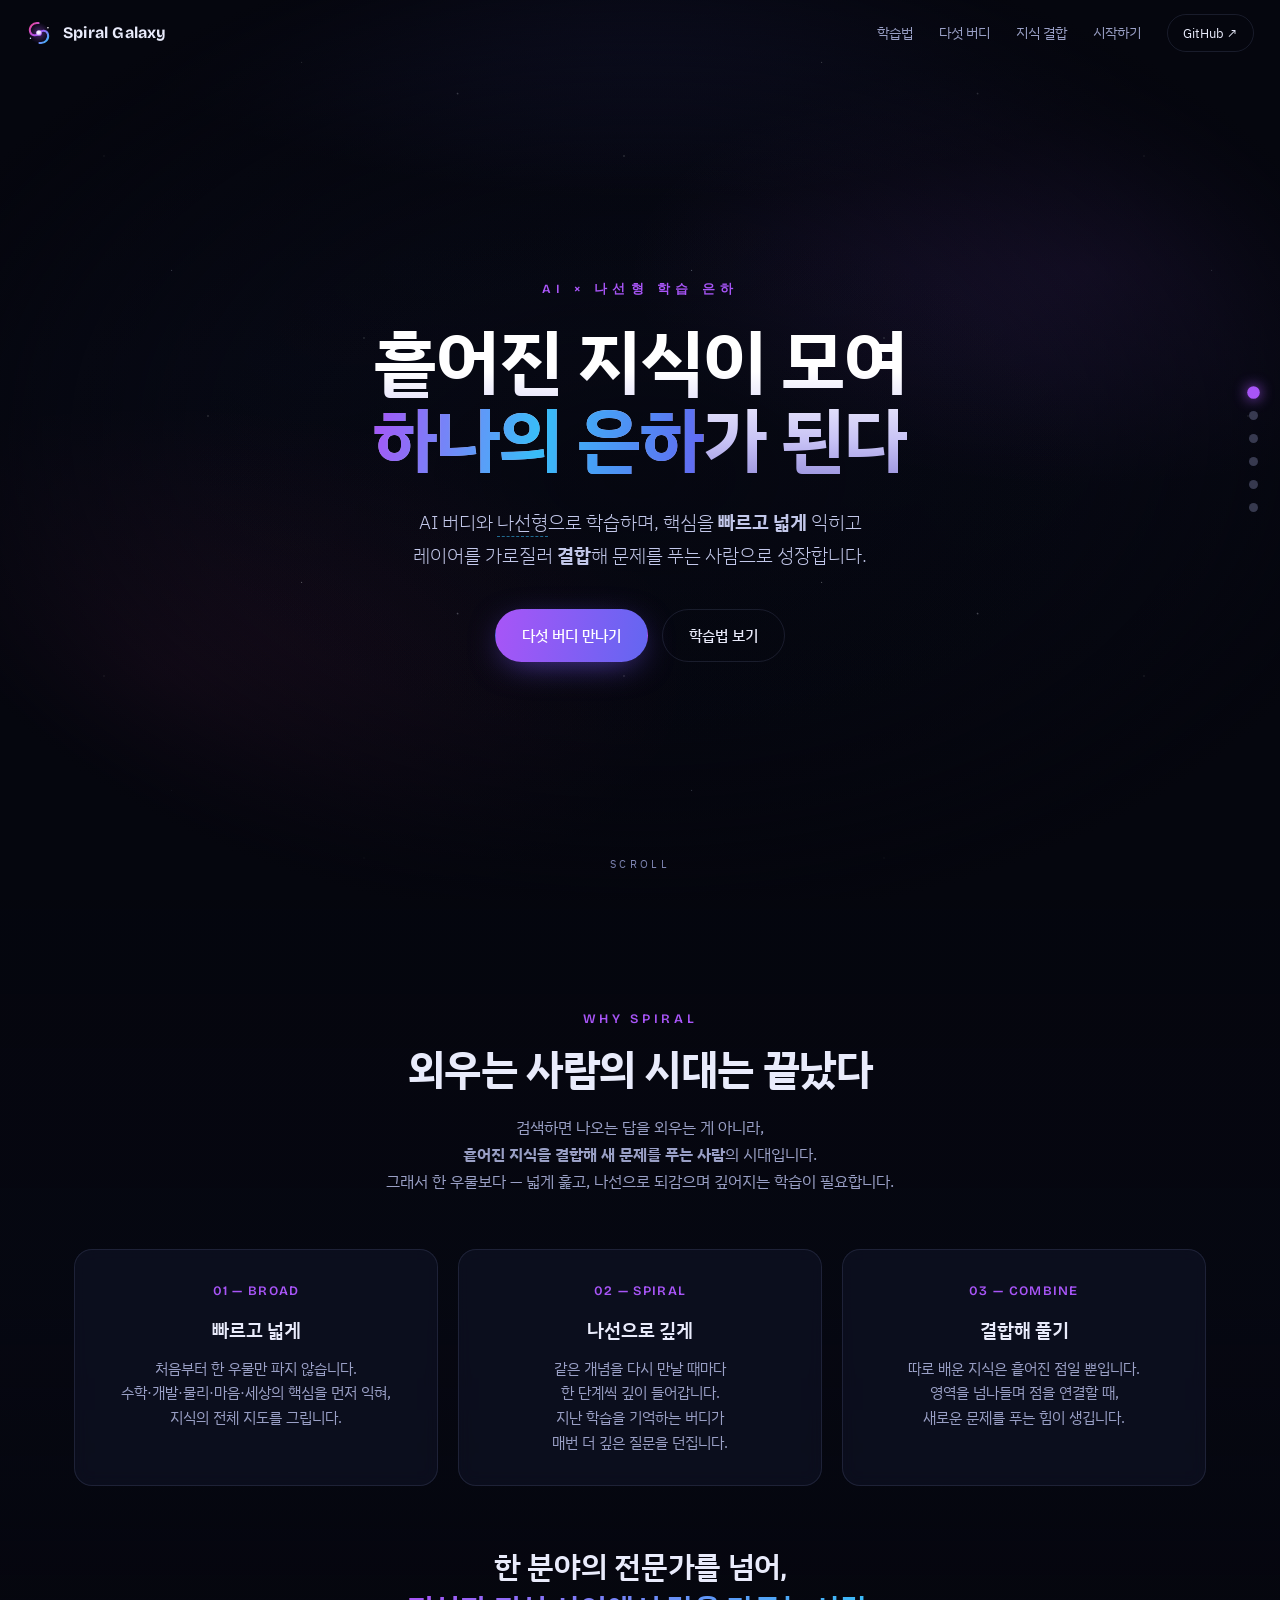
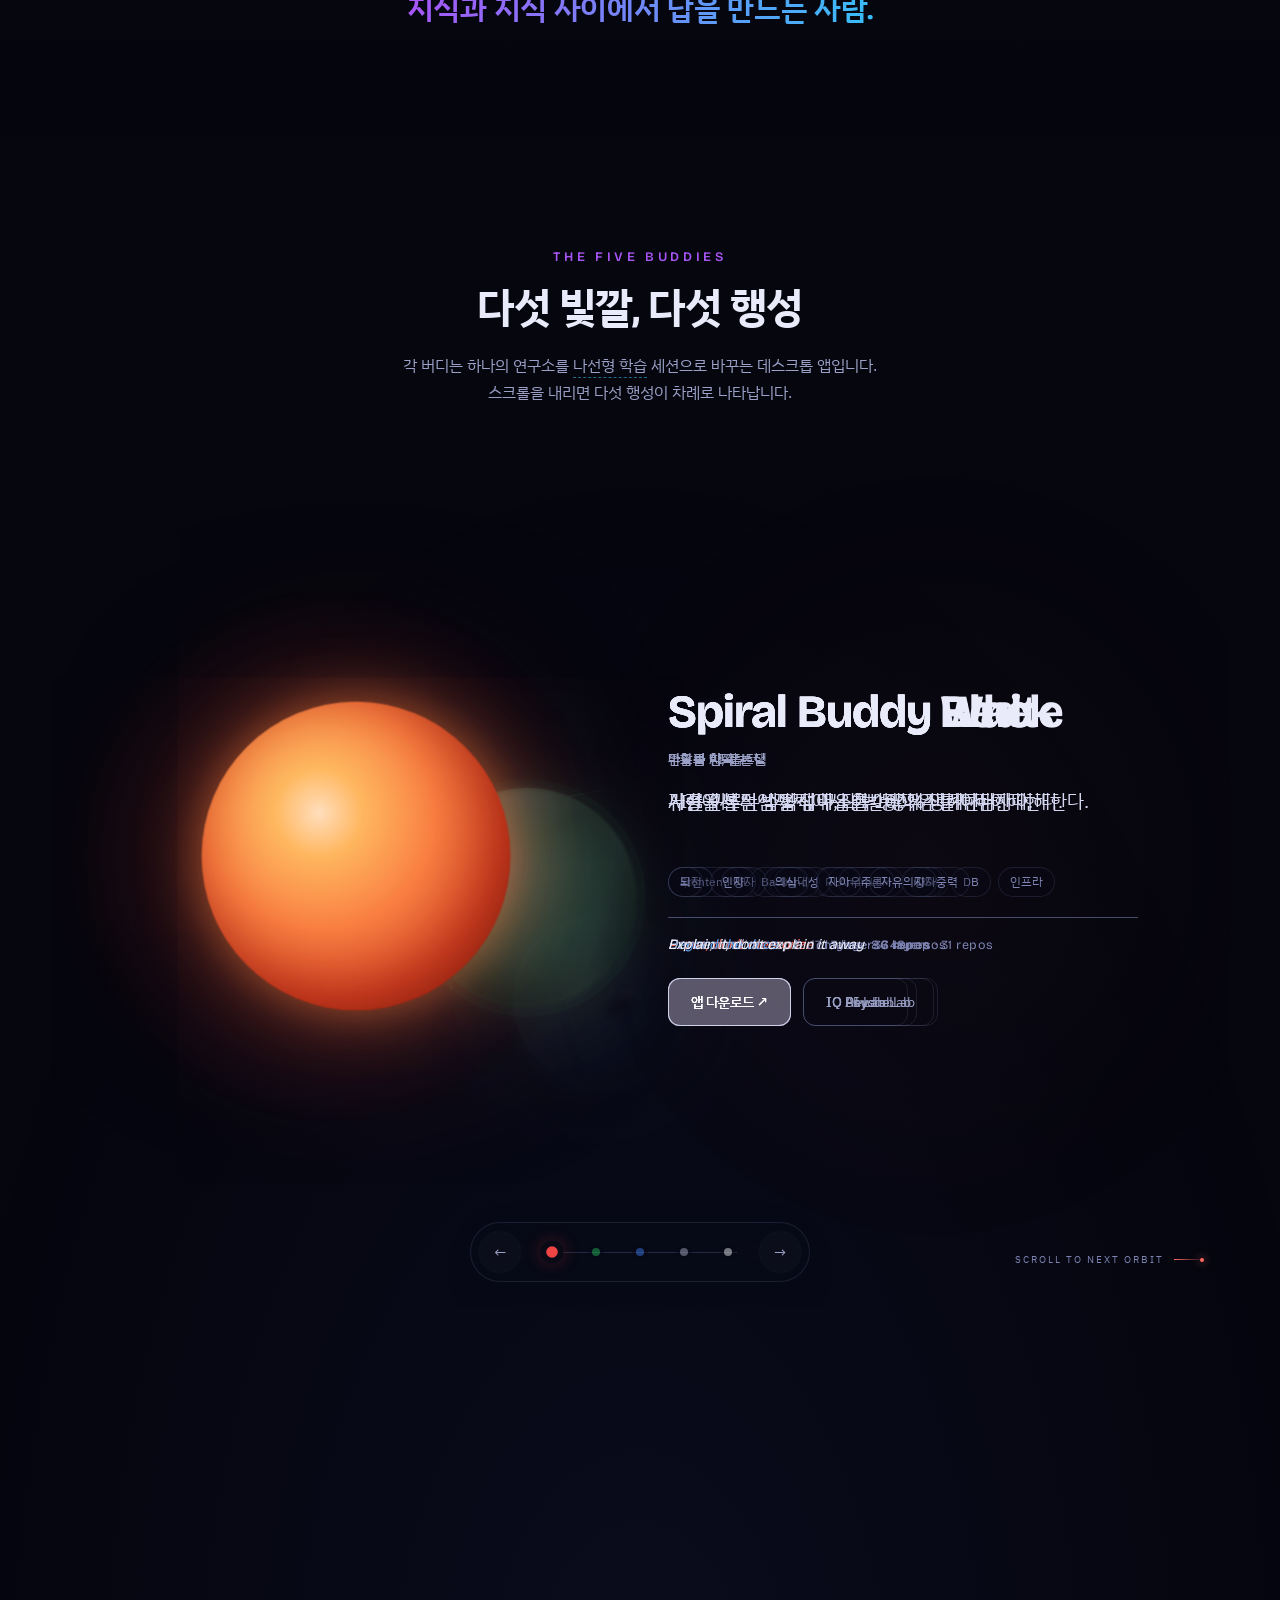
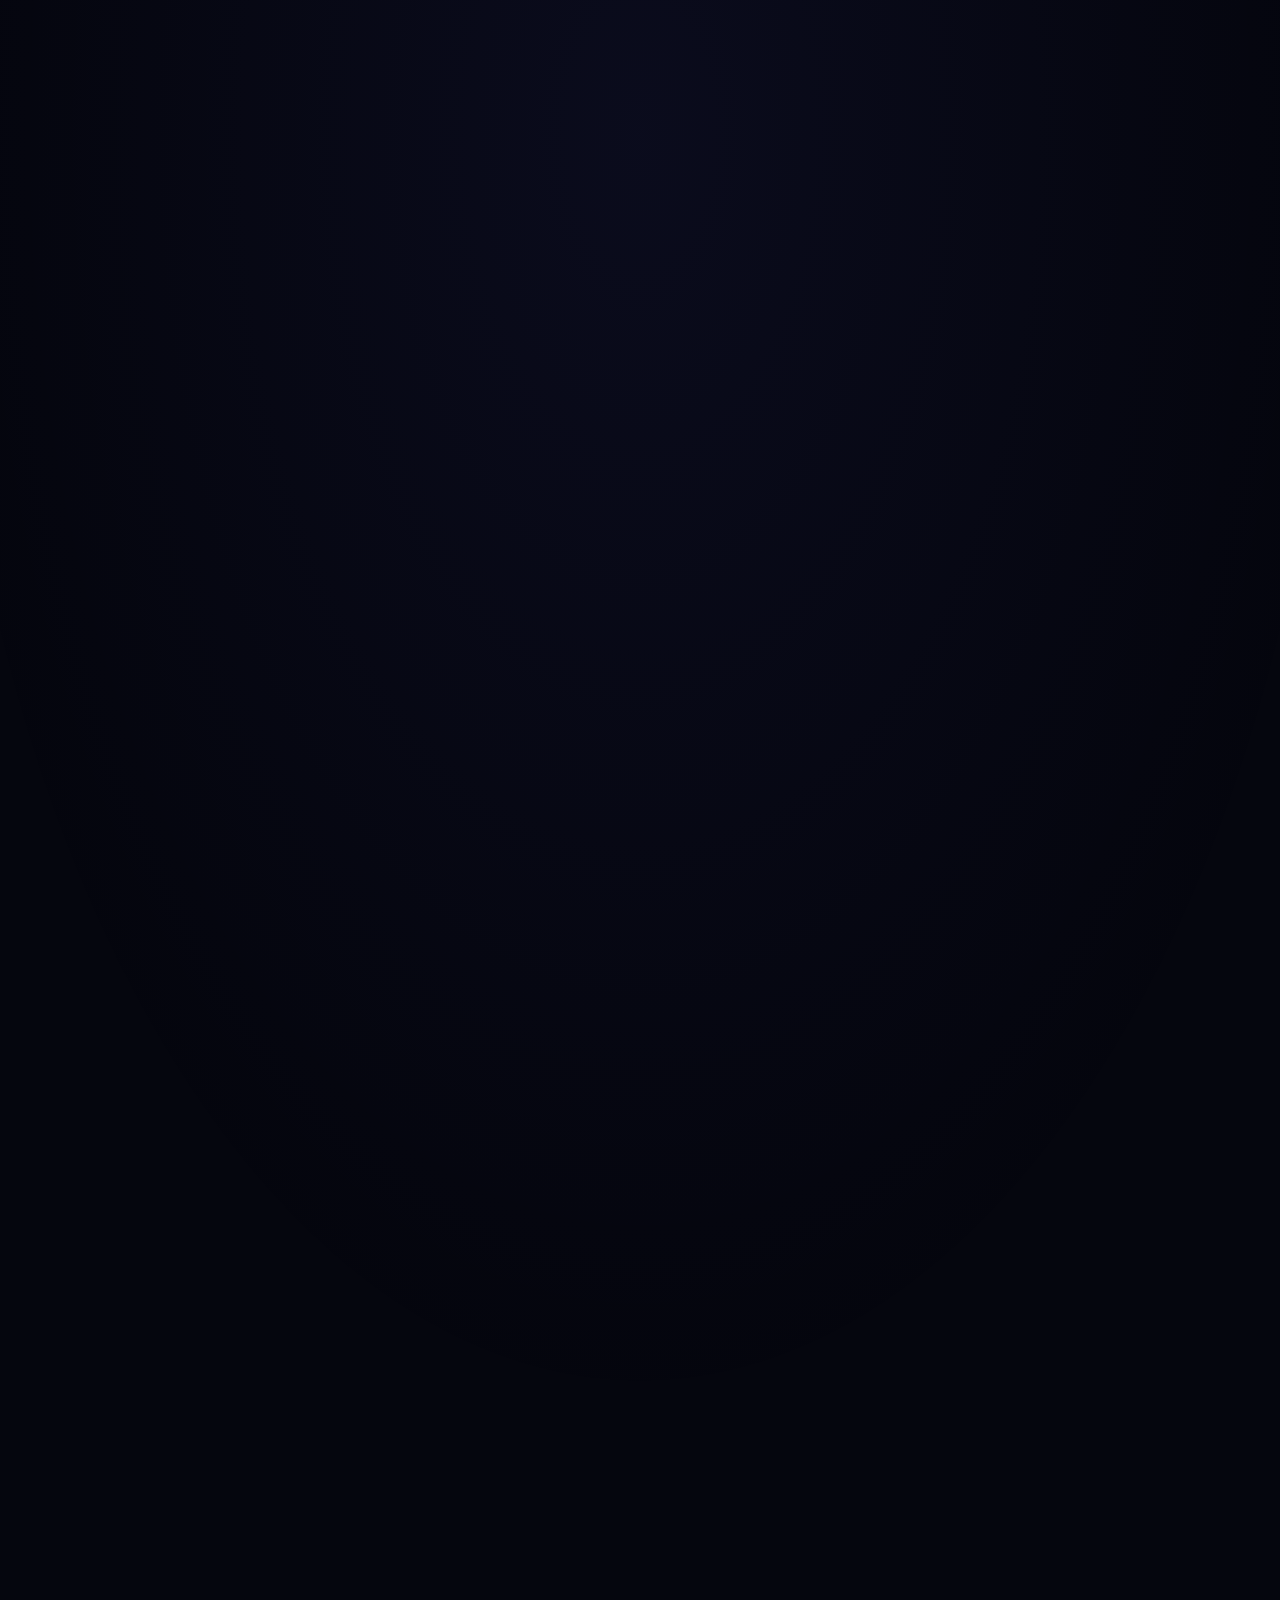
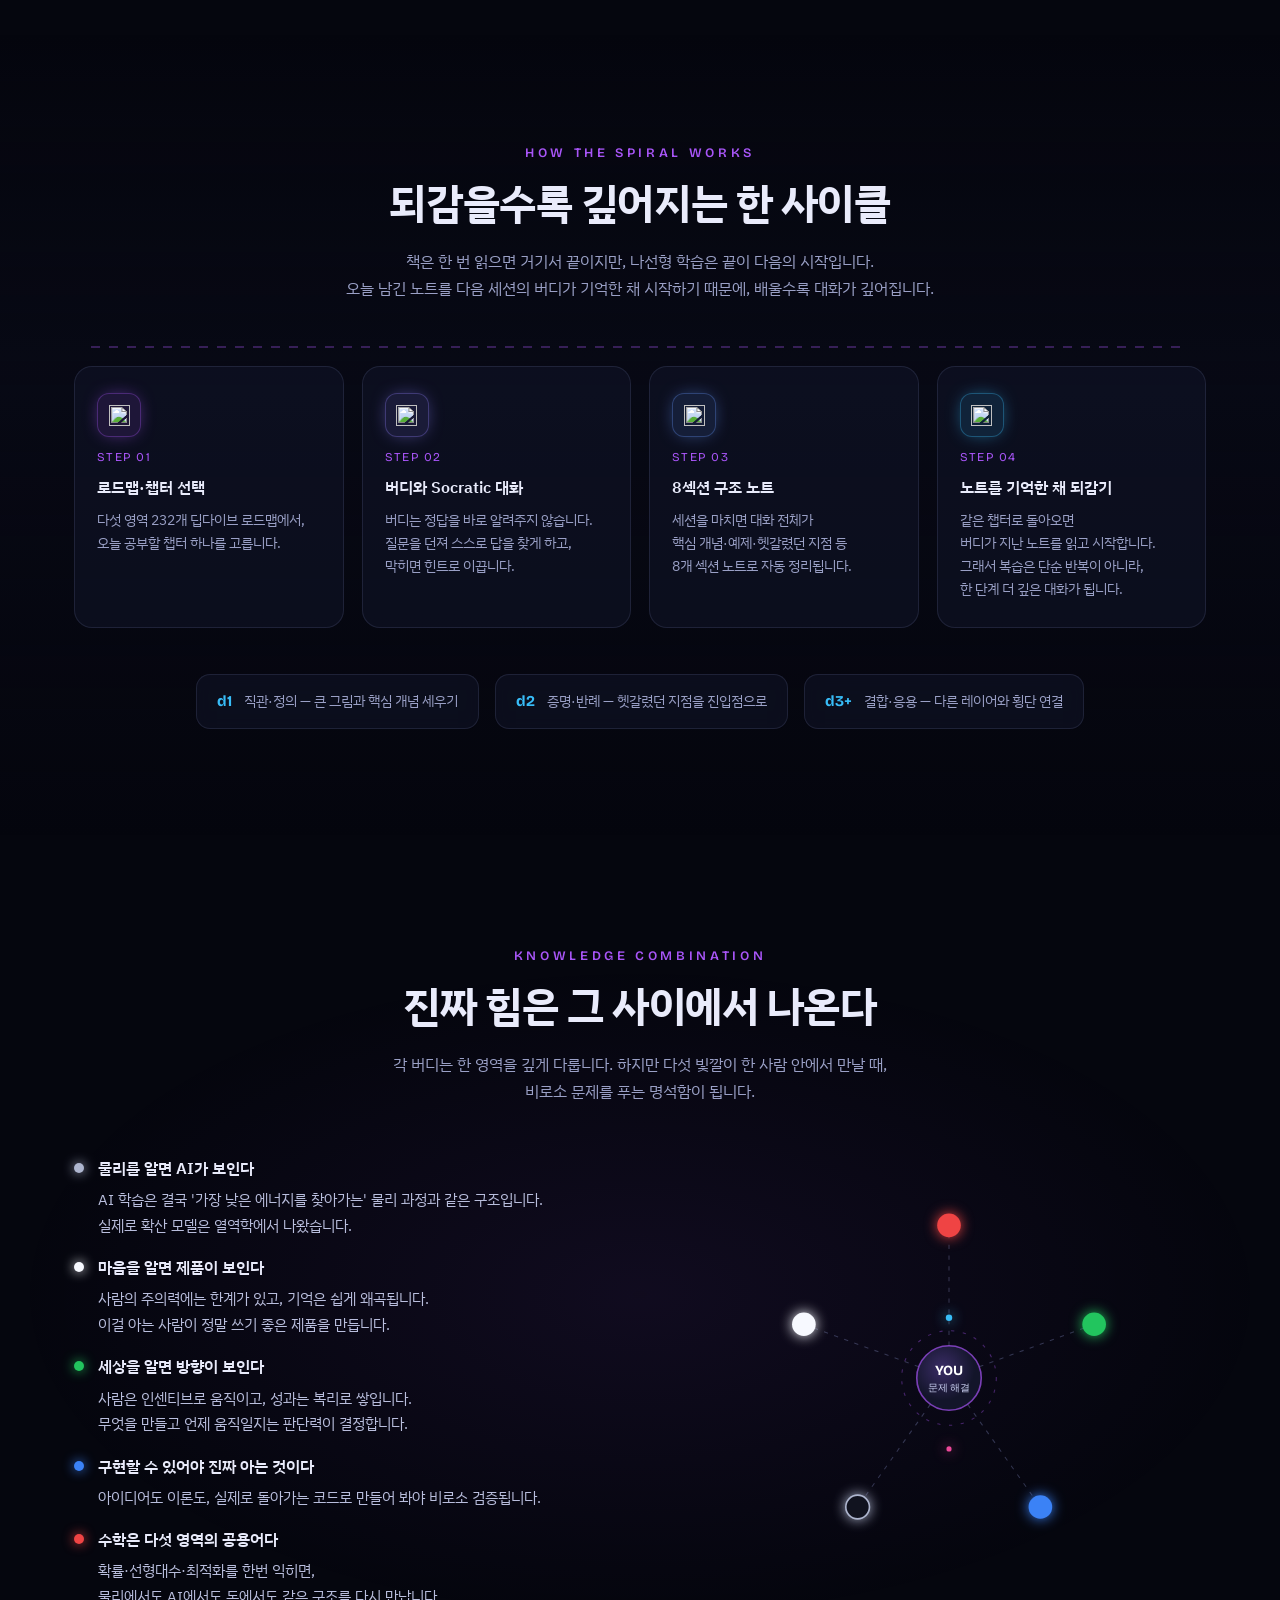
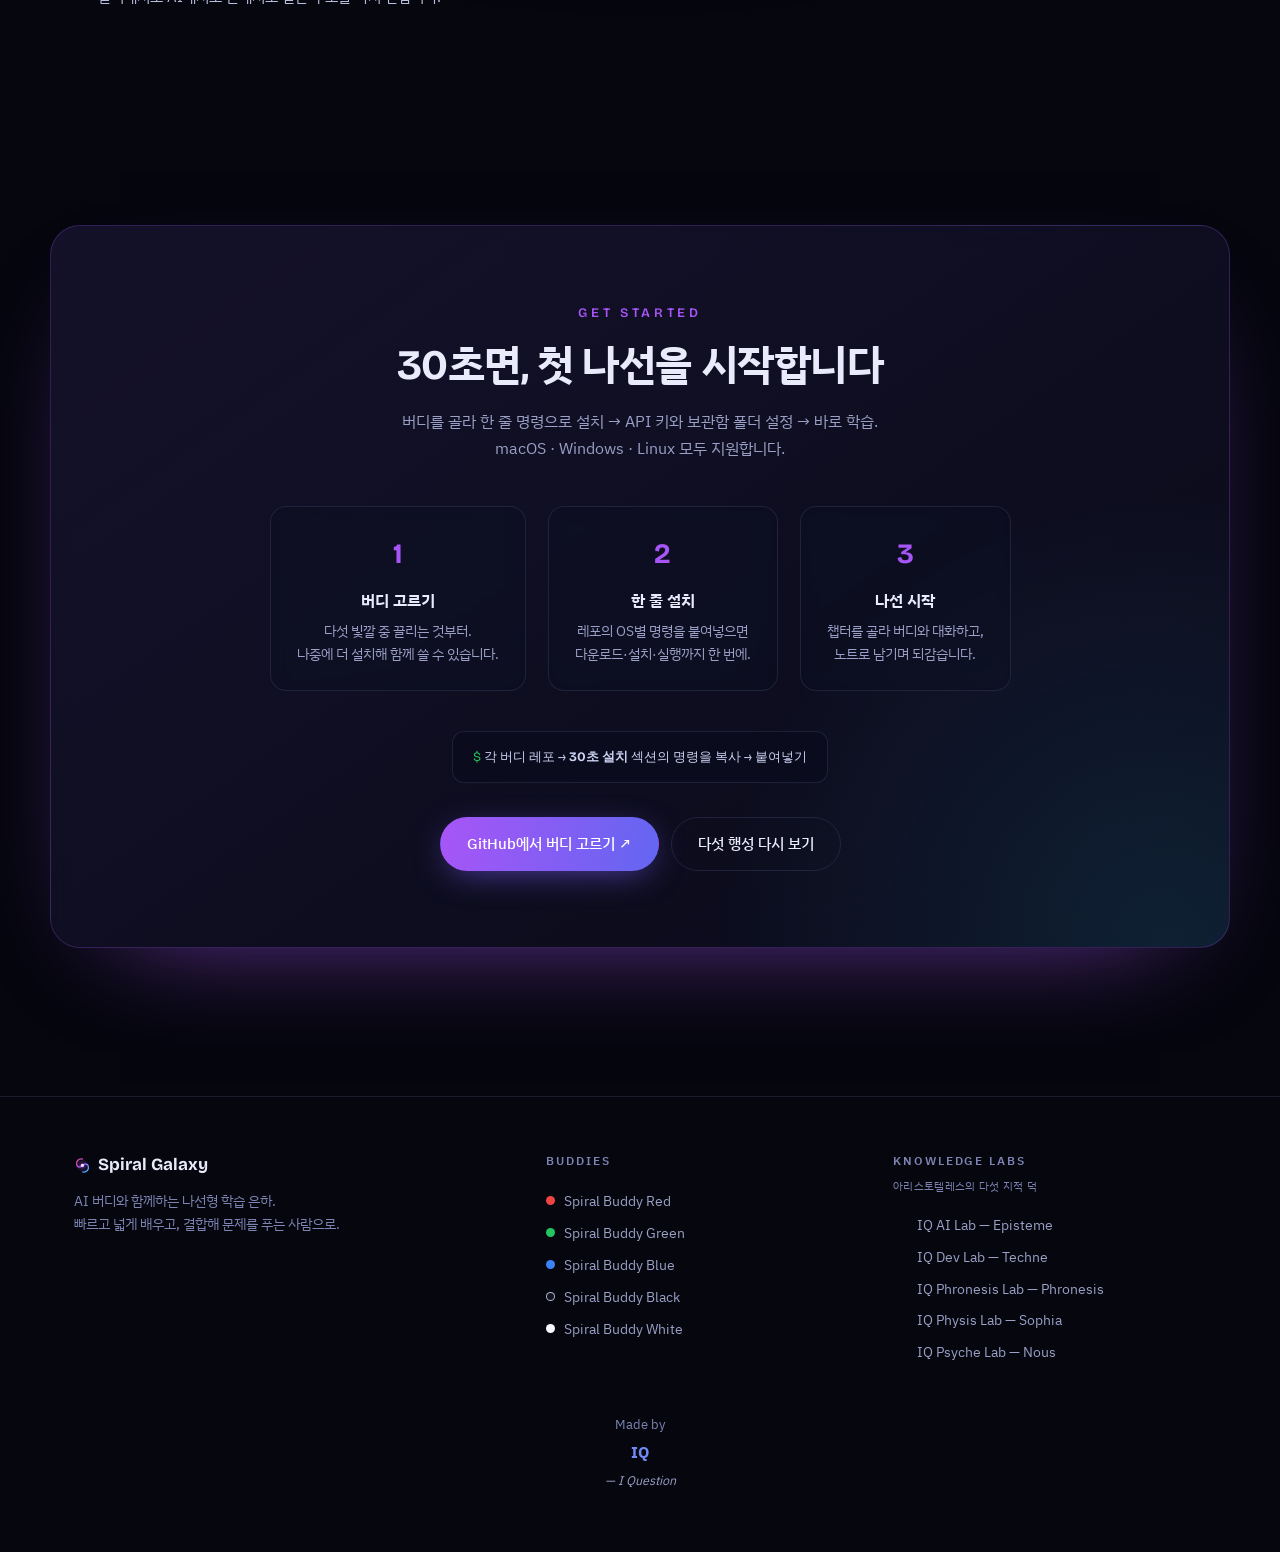
==== index.html @ 017cce1a "Refine spiral galaxy showcase" ====
<!DOCTYPE html>
<html lang="ko">
<head>
<meta charset="UTF-8">
<meta name="viewport" content="width=device-width, initial-scale=1.0">
<title>Spiral Galaxy — 나선형 학습 은하</title>
<meta name="description" content="AI 버디와 함께하는 나선형 학습. 다섯 빛깔의 버디로 핵심 지식을 빠르고 넓게 익히고, 결합해 문제를 푸는 사람으로 성장합니다.">
<meta property="og:title" content="Spiral Galaxy">
<meta property="og:description" content="AI 버디 × 나선형 학습 — 빠르고 넓게 배우고, 결합해 문제를 푸는 사람으로.">
<meta property="og:type" content="website">
<meta property="og:url" content="https://iq-spiral-galaxy.github.io/">
<meta property="og:image" content="https://iq-spiral-galaxy.github.io/og-v3.png">
<meta property="og:image:width" content="1200">
<meta property="og:image:height" content="630">
<meta property="og:image:alt" content="다섯 버디 행성이 지식의 은하를 이루는 Spiral Galaxy">
<meta name="twitter:card" content="summary_large_image">
<meta name="twitter:image" content="https://iq-spiral-galaxy.github.io/og-v3.png">
<meta name="twitter:image:alt" content="다섯 버디 행성이 지식의 은하를 이루는 Spiral Galaxy">
<link rel="icon" href="data:image/svg+xml,%3Csvg xmlns='http://www.w3.org/2000/svg' viewBox='0 0 32 32'%3E%3Ccircle cx='16' cy='16' r='3.4' fill='%23ffffff'/%3E%3Cpath d='M16 16C19 12 25.5 12 27 17.5 28.4 23 24 29.5 16.5 28.2' stroke='%23a855f7' stroke-width='2.6' fill='none' stroke-linecap='round'/%3E%3Cpath d='M16 16C13 20 6.5 20 5 14.5 3.6 9 8 2.5 15.5 3.8' stroke='%23ec4899' stroke-width='2.6' fill='none' stroke-linecap='round'/%3E%3C/svg%3E">
<link rel="preconnect" href="https://fonts.googleapis.com">
<link rel="preconnect" href="https://fonts.gstatic.com" crossorigin>
<link href="https://fonts.googleapis.com/css2?family=Bricolage+Grotesque:opsz,wght@12..96,400..800&amp;family=IBM+Plex+Sans+KR:wght@300;400;500;700&amp;display=swap" rel="stylesheet">
<link rel="preconnect" href="https://cdn.jsdelivr.net" crossorigin>
<script type="importmap">{"imports":{"three":"https://cdn.jsdelivr.net/npm/three@0.180.0/build/three.module.js"}}</script>
<link rel="modulepreload" href="https://cdn.jsdelivr.net/npm/three@0.180.0/build/three.module.js">
<script>document.documentElement.classList.add('js')</script>
<style>
:root{
  --bg:#05060e; --bg2:#0a0c1c; --panel:rgba(18,20,40,.55);
  --ink:#e9ebfb; --muted:#9aa0c6; --faint:#7d84b2;
  --line:rgba(150,160,220,.14);
  --violet:#a855f7; --indigo:#6366f1; --cyan:#38bdf8;
  --red:#ef4444; --green:#22c55e; --blue:#3b82f6;
  --black:#aeb6cf; --white:#f7f9ff;
  --maxw:1180px;
}
*{margin:0;padding:0;box-sizing:border-box}
html{scroll-behavior:smooth;scroll-padding-top:84px}
body{
  background:var(--bg); color:var(--ink);
  font-family:'IBM Plex Sans KR',sans-serif; line-height:1.7;
  overflow-x:hidden; -webkit-font-smoothing:antialiased;
}
body::before{ /* fixed cosmic backdrop for sections below hero */
  content:''; position:fixed; inset:0; z-index:-2; pointer-events:none;
  background:
    radial-gradient(ellipse 80% 50% at 50% -8%, rgba(99,102,241,.20), transparent 60%),
    radial-gradient(ellipse 60% 40% at 85% 30%, rgba(168,85,247,.12), transparent 60%),
    radial-gradient(ellipse 70% 50% at 12% 75%, rgba(236,72,153,.10), transparent 60%),
    linear-gradient(180deg,#05060e,#080a16 40%,#05060e);
}
body::after{ /* faint starfield */
  content:''; position:fixed; inset:0; z-index:-1; pointer-events:none; opacity:.5;
  background-image:
    radial-gradient(1px 1px at 20% 30%, #fff, transparent),
    radial-gradient(1px 1px at 70% 65%, #cdd, transparent),
    radial-gradient(1px 1px at 40% 80%, #fff, transparent),
    radial-gradient(1.4px 1.4px at 88% 18%, #dde, transparent),
    radial-gradient(1px 1px at 58% 12%, #fff, transparent),
    radial-gradient(1px 1px at 33% 52%, #bcd, transparent);
  background-repeat:repeat; background-size:520px 520px;
}
a{color:inherit;text-decoration:none}
button,a{-webkit-tap-highlight-color:transparent}
:focus-visible{outline:2px solid var(--cyan);outline-offset:4px}
main:focus-visible{outline:none}
.sr-only{position:absolute!important;width:1px!important;height:1px!important;padding:0!important;margin:-1px!important;overflow:hidden!important;clip:rect(0,0,0,0)!important;white-space:nowrap!important;border:0!important}
.skip-link{position:fixed;left:16px;top:12px;z-index:100;padding:9px 14px;border-radius:10px;background:#fff;color:#090b19;
  font-weight:700;transform:translateY(-150%);transition:transform .2s}
.skip-link:focus{transform:translateY(0)}
.wrap{max-width:var(--maxw);margin:0 auto;padding:0 24px}
.mono{font-family:'Bricolage Grotesque',monospace}

/* ---------- nav ---------- */
nav{
  position:fixed;top:0;left:0;right:0;z-index:50;
  display:flex;align-items:center;justify-content:space-between;
  padding:14px 26px; transition:.3s;
  backdrop-filter:blur(0px);
}
nav.scrolled{background:rgba(7,8,18,.7);backdrop-filter:blur(14px);border-bottom:1px solid var(--line)}
.brand{display:flex;align-items:center;gap:11px;font-weight:700;letter-spacing:.2px}
.brand .mark{width:26px;height:26px;display:block;animation:spin 24s linear infinite}
@keyframes spin{to{transform:rotate(360deg)}}
.brand b{font-family:'Bricolage Grotesque',sans-serif;font-size:16px}
.navlinks{display:flex;gap:26px;align-items:center;font-size:14px;color:var(--muted)}
.navlinks a{transition:.2s}
.navlinks a:hover{color:var(--ink)}
.nav-gh{border:1px solid var(--line);padding:7px 15px;border-radius:999px;color:var(--ink)!important;font-size:13px}
.nav-gh:hover{border-color:var(--violet);background:rgba(168,85,247,.12)}
@media(max-width:760px){.navlinks a:not(.nav-gh){display:none}}

/* ---------- hero ---------- */
.hero{position:relative;min-height:100vh;display:flex;align-items:center;justify-content:center;text-align:center;overflow:hidden}
#galaxy{position:fixed;inset:0;width:100%;height:100vh;z-index:0;pointer-events:none;will-change:opacity}
.hero-veil{position:absolute;inset:0;z-index:1;pointer-events:none;
  background:
    radial-gradient(ellipse 46% 38% at 50% 53%,rgba(5,6,14,.54) 0%,rgba(5,6,14,.26) 48%,transparent 76%),
    radial-gradient(ellipse 60% 55% at 50% 48%,transparent 30%,rgba(5,6,14,.55) 78%,var(--bg) 100%)}
.hero-in{position:relative;z-index:2;padding:120px 24px 80px}
.eyebrow{font-family:'Bricolage Grotesque',sans-serif;letter-spacing:.42em;font-size:12.5px;color:var(--violet);
  text-transform:uppercase;margin-bottom:26px;font-weight:600}
.hero h1{
  font-family:'Bricolage Grotesque','IBM Plex Sans KR',sans-serif;font-weight:700;
  font-size:clamp(34px,6.4vw,72px);line-height:1.08;letter-spacing:-.01em;
  background:linear-gradient(180deg,#fff 30%,#c7c2f5 75%,#9a93de);
  -webkit-background-clip:text;background-clip:text;-webkit-text-fill-color:transparent;
}
.hero h1 .glow{background:linear-gradient(100deg,var(--violet),var(--cyan),var(--indigo));
  -webkit-background-clip:text;background-clip:text;-webkit-text-fill-color:transparent}
.hero p.lead{margin:26px auto 0;max-width:680px;font-size:clamp(15px,2vw,19px);color:#c3c8ea;font-weight:300}
.cta{display:flex;gap:14px;justify-content:center;flex-wrap:wrap;margin-top:38px}
.btn{display:inline-flex;align-items:center;gap:9px;padding:13px 26px;border-radius:999px;font-size:15px;font-weight:500;transition:.25s;border:1px solid transparent}
.btn-primary{background:linear-gradient(100deg,var(--violet),var(--indigo));color:#fff;box-shadow:0 8px 34px -10px rgba(124,92,255,.7)}
.btn-primary:hover{transform:translateY(-2px);box-shadow:0 14px 40px -10px rgba(124,92,255,.85)}
.btn-ghost{border-color:var(--line);color:var(--ink)}
.btn-ghost:hover{border-color:var(--violet);background:rgba(168,85,247,.1)}
.scroll-hint{position:absolute;bottom:26px;left:50%;transform:translateX(-50%);z-index:2;color:var(--faint);font-size:11px;letter-spacing:.3em;animation:bob 2.4s ease-in-out infinite}
@keyframes bob{0%,100%{transform:translate(-50%,0);opacity:.5}50%{transform:translate(-50%,7px);opacity:1}}

/* ---------- section frame ---------- */
section.block{position:relative;padding:108px 0;z-index:2}
section.block::before{content:'';position:absolute;inset:0;z-index:-1;pointer-events:none;opacity:.72}
#concept::before{background:linear-gradient(180deg,rgba(5,6,14,.9),rgba(8,10,22,.62) 48%,transparent)}
#buddies::before{background:radial-gradient(ellipse 78% 38% at 50% 34%,rgba(99,102,241,.09),transparent 72%)}
#how::before{background:linear-gradient(180deg,transparent,rgba(10,12,27,.72) 42%,transparent)}
#combine::before{background:radial-gradient(ellipse 68% 52% at 50% 52%,rgba(168,85,247,.1),transparent 72%)}
.kicker{font-family:'Bricolage Grotesque',sans-serif;font-size:13px;letter-spacing:.28em;text-transform:uppercase;color:var(--violet);font-weight:600;margin-bottom:16px}
h2.title{font-family:'Bricolage Grotesque','IBM Plex Sans KR',sans-serif;font-weight:700;font-size:clamp(27px,4vw,42px);line-height:1.18;letter-spacing:-.01em}
.lede{color:var(--muted);max-width:640px;margin-top:18px;font-size:16px}
.title,.lede,.pull{text-wrap:balance}
.center{text-align:center}
.center .lede,.lede.center{margin-left:auto;margin-right:auto}

/* reveal — materialize out of the void */
.js .reveal{opacity:0;transform:translateY(26px);filter:blur(9px);transition:.9s cubic-bezier(.2,.7,.2,1)}
.js .reveal.in{opacity:1;transform:none;filter:blur(0)}

/* ---------- concept ---------- */
.concept-grid{display:grid;grid-template-columns:repeat(3,1fr);gap:20px;margin-top:54px}
@media(max-width:820px){.concept-grid{grid-template-columns:1fr}}
.cstep{background:var(--panel);border:1px solid var(--line);border-radius:18px;padding:30px 26px;backdrop-filter:blur(8px)}
.cstep .n{font-family:'Bricolage Grotesque',sans-serif;color:var(--violet);font-size:13px;font-weight:600;letter-spacing:.1em}
.cstep h3{font-size:19px;margin:12px 0 10px;font-weight:600}
.cstep p{color:var(--muted);font-size:14.5px}
.pull{margin-top:60px;text-align:center;font-family:'Bricolage Grotesque','IBM Plex Sans KR',sans-serif;
  font-size:clamp(20px,3vw,30px);font-weight:600;line-height:1.4;letter-spacing:-.01em}
.pull em{font-style:normal;background:linear-gradient(100deg,var(--violet),var(--cyan));-webkit-background-clip:text;background-clip:text;-webkit-text-fill-color:transparent}

.chip{font-size:11.5px;color:var(--muted);border:1px solid var(--line);border-radius:999px;padding:4px 11px;background:rgba(255,255,255,.02)}

/* ---------- how / spiral loop ---------- */
.loop{display:grid;grid-template-columns:repeat(4,1fr);gap:18px;margin-top:64px;position:relative}
/* 나선 사이클 경로 — 섹션 진입 시 점선이 그려지고 불꽃이 한 번 순회 */
.loop::before{content:'';position:absolute;left:1.5%;right:1.5%;top:-20px;height:2px;
  background:repeating-linear-gradient(90deg,rgba(168,85,247,.55) 0 9px,transparent 9px 18px);
  transform:scaleX(0);transform-origin:left;transition:transform 1.4s cubic-bezier(.25,.8,.3,1) .35s;opacity:.55}
.loop.in::before{transform:scaleX(1)}
.loop::after{content:'';position:absolute;top:-24px;left:1.5%;width:10px;height:10px;border-radius:50%;
  background:var(--cyan);box-shadow:0 0 14px var(--cyan);opacity:0}
.loop.in::after{animation:sparktravel 1.55s cubic-bezier(.35,.6,.45,1) .4s forwards}
@keyframes sparktravel{0%{opacity:0;left:1.5%}12%{opacity:1}88%{opacity:1}100%{left:96%;opacity:0}}
@media(max-width:880px){.loop{grid-template-columns:1fr}.loop::before,.loop::after{display:none}}
.lstep{background:var(--panel);border:1px solid var(--line);border-radius:18px;padding:26px 22px;backdrop-filter:blur(8px);position:relative}
.lstep .ico{width:44px;height:44px;border-radius:12px;display:flex;align-items:center;justify-content:center;
  background:color-mix(in srgb,var(--ic,#a855f7) 12%,transparent);
  border:1px solid color-mix(in srgb,var(--ic,#a855f7) 32%,transparent);
  box-shadow:0 0 20px -8px var(--ic,#a855f7)}
.lstep .ico img{display:block}
.lstep .ln{font-family:'Bricolage Grotesque',sans-serif;font-size:12px;color:var(--violet);letter-spacing:.12em;margin:10px 0 6px}
.lstep h4{font-size:16px;font-weight:600;margin-bottom:8px}
.lstep p{font-size:13.5px;color:var(--muted)}
.depths{display:flex;gap:16px;flex-wrap:wrap;justify-content:center;margin-top:46px}
.depth{display:flex;align-items:center;gap:12px;background:var(--panel);border:1px solid var(--line);border-radius:14px;padding:14px 20px;backdrop-filter:blur(8px)}
.depth b{font-family:'Bricolage Grotesque',sans-serif;color:var(--cyan);font-size:15px}
.depth span{font-size:13.5px;color:var(--muted)}

/* ---------- synthesis ---------- */
.syn{display:grid;grid-template-columns:1.05fr .95fr;gap:48px;align-items:center;margin-top:50px}
@media(max-width:900px){.syn{grid-template-columns:1fr;gap:30px}}
.syn-list{display:flex;flex-direction:column;gap:16px}
.syn-item{display:flex;gap:14px;align-items:flex-start}
.syn-item .dot{width:10px;height:10px;border-radius:50%;margin-top:8px;flex:none;box-shadow:0 0 12px var(--c);background:var(--c)}
.syn-item p{font-size:15px;color:#b9bedd;line-height:1.7}
.syn-item p b{display:block;color:var(--ink);font-size:16px;margin-bottom:5px}
.syn-item{transition:opacity .25s ease}
.syn-list:hover .syn-item:not(:hover){opacity:.4}
.syn-item:hover .dot{box-shadow:0 0 16px var(--c),0 0 34px var(--c)}
.syn-item b{color:var(--ink);font-weight:600}
.constellation{position:relative;aspect-ratio:1;max-width:430px;margin:0 auto;width:100%}
.constellation svg{width:100%;height:100%;overflow:visible}
.cnode{filter:drop-shadow(0 0 6px currentColor)}
.cline{stroke:rgba(150,160,220,.3);stroke-width:1;stroke-dasharray:4 6;animation:dash 14s linear infinite}
@keyframes dash{to{stroke-dashoffset:-200}}
.ccenter text{font-family:'Bricolage Grotesque',sans-serif}

/* ---------- start / footer ---------- */
.start{text-align:center;padding-left:24px!important;padding-right:24px!important}
.start>.wrap{position:relative;overflow:hidden;padding:76px 42px;border:1px solid rgba(168,85,247,.24);border-radius:30px;
  background:
    radial-gradient(circle at 95% 100%,rgba(56,189,248,.12),transparent 34%),
    linear-gradient(145deg,rgba(24,20,48,.82),rgba(12,14,31,.68));
  box-shadow:0 40px 110px -70px rgba(168,85,247,.85);backdrop-filter:blur(14px)}
.steps3{display:flex;gap:22px;justify-content:center;flex-wrap:wrap;margin-top:44px}
.s3{background:rgba(12,14,31,.58);border:1px solid var(--line);border-radius:16px;padding:24px 26px;max-width:300px;backdrop-filter:blur(8px)}
.s3 .num{font-family:'Bricolage Grotesque',sans-serif;font-size:28px;font-weight:700;color:var(--violet)}
.s3 h4{margin:8px 0 6px;font-size:16px}
.s3 p{font-size:13.5px;color:var(--muted)}
.codepill{display:inline-block;margin-top:40px;font-family:'Bricolage Grotesque',monospace;font-size:13px;color:#cdd3f5;
  background:rgba(10,12,28,.7);border:1px solid var(--line);border-radius:12px;padding:14px 20px;max-width:100%;overflow-x:auto;white-space:nowrap}
.codepill .c{color:var(--green)}
.launch-cta{display:flex;justify-content:center;gap:12px;flex-wrap:wrap;margin-top:26px}
@media(max-width:620px){.start>.wrap{padding:58px 20px}.start{padding-left:14px!important;padding-right:14px!important}}

footer{border-top:1px solid var(--line);margin-top:40px;padding:54px 0 60px;position:relative;z-index:2}
.fcols{display:grid;grid-template-columns:1.4fr 1fr 1fr;gap:34px}
@media(max-width:760px){.fcols{grid-template-columns:1fr}}
footer h5{font-size:12px;letter-spacing:.16em;text-transform:uppercase;color:var(--faint);margin-bottom:14px;font-weight:600}
footer a{display:block;color:var(--muted);font-size:14px;padding:4px 0;transition:.2s}
footer a:hover{color:var(--ink)}
.fbrand b{font-family:'Bricolage Grotesque',sans-serif;font-size:17px;color:var(--ink)}
.fbrand p{color:var(--faint);font-size:13.5px;margin-top:10px;max-width:300px}
.fcopy{margin-top:46px;text-align:center;color:var(--faint);font-size:12.5px}
.dimchip{display:inline-flex;gap:7px;align-items:center;font-size:12px;color:var(--faint)}
.dimchip i{width:9px;height:9px;border-radius:50%;display:inline-block}
.lico{width:16px;height:16px;vertical-align:-3px;margin-right:8px}
.fcap{font-size:11px;color:var(--faint);letter-spacing:.03em;margin:-8px 0 13px}
.fdot{width:9px;height:9px;border-radius:50%;display:inline-block;margin-right:9px;vertical-align:1px}
.fmark{width:17px;height:17px;vertical-align:-4px;margin-right:7px}
.sig{margin-top:18px;font-family:'Bricolage Grotesque',sans-serif;font-size:13px;color:var(--faint);display:flex;align-items:center;gap:9px}
.iq{font-weight:700;font-size:16px;background:linear-gradient(100deg,var(--violet),var(--cyan));-webkit-background-clip:text;background-clip:text;-webkit-text-fill-color:transparent}
/* ---------- 용어 툴팁 (나선형 학습) ---------- */
.term{position:relative;cursor:help;border-bottom:1.5px dashed rgba(56,189,248,.55);padding-bottom:1px;outline:none}
.term .tip{position:absolute;left:50%;top:calc(100% + 12px);transform:translateX(-50%) translateY(-4px);
  width:min(320px,82vw);padding:14px 16px;border-radius:14px;z-index:70;
  background:rgba(14,16,34,.96);border:1px solid rgba(150,160,220,.25);
  box-shadow:0 18px 50px -18px rgba(0,0,0,.8),0 0 30px -12px rgba(168,85,247,.35);
  backdrop-filter:blur(10px);
  font-size:13.5px;font-weight:400;color:var(--muted);line-height:1.65;text-align:left;letter-spacing:0;
  opacity:0;visibility:hidden;pointer-events:none;transition:.22s ease}
.term .tip b{display:block;color:var(--ink);font-size:14px;margin-bottom:6px;font-weight:600}
.term .tip::after{content:'';position:absolute;left:50%;bottom:100%;transform:translateX(-50%);
  border:7px solid transparent;border-bottom-color:rgba(150,160,220,.25)}
.term:hover .tip,.term:focus-visible .tip,.term.open .tip{opacity:1;visibility:visible;transform:translateX(-50%) translateY(0)}
a.iq{transition:opacity .2s}
a.iq:hover{opacity:.72}

/* ---------- interactive layer (progress · dots · tilt glare) ---------- */
#progress{position:fixed;top:0;left:0;height:2px;width:0;z-index:60;
  background:linear-gradient(90deg,var(--pink,#ec4899),var(--violet),var(--cyan));
  box-shadow:0 0 12px rgba(168,85,247,.85)}
#dots{position:fixed;right:22px;top:50%;transform:translateY(-50%);z-index:55;
  display:flex;flex-direction:column;gap:14px}
#dots a{width:9px;height:9px;border-radius:50%;background:rgba(160,165,210,.32);
  transition:.25s;display:block;position:relative}
#dots a:hover{background:rgba(200,205,240,.7)}
#dots a.on{background:var(--violet);box-shadow:0 0 10px rgba(168,85,247,.95);transform:scale(1.4)}
#dots a::after{content:attr(data-label);position:absolute;right:20px;top:50%;
  transform:translateY(-50%) translateX(6px);font-size:11px;color:var(--muted);white-space:nowrap;
  background:rgba(10,12,28,.9);border:1px solid var(--line);padding:3px 10px;border-radius:8px;
  opacity:0;pointer-events:none;transition:.2s}
#dots a:hover::after{opacity:1;transform:translateY(-50%) translateX(0)}
@media(max-width:760px){#dots{display:none}}
.cstep,.s3,.lstep{position:relative;overflow:hidden;transition:transform .18s ease-out,border-color .3s}
.cstep::after,.s3::after,.lstep::after{content:'';position:absolute;inset:0;border-radius:inherit;
  pointer-events:none;opacity:0;transition:opacity .3s;
  background:radial-gradient(420px circle at var(--gx,50%) var(--gy,50%),rgba(255,255,255,.09),transparent 46%)}
.cstep:hover::after,.s3:hover::after,.lstep:hover::after{opacity:1}
@media (prefers-reduced-motion: no-preference){
  .constellation svg{animation:cfloat 8s ease-in-out infinite}
  @keyframes cfloat{0%,100%{transform:translateY(0) rotate(0)}50%{transform:translateY(-10px) rotate(1.2deg)}}
}

/* constellation — 3D 성도 평면 (기울기 + 마우스 패럴랙스) */
.constellation{transform-style:preserve-3d}
.constellation.in{transform:perspective(950px) rotateX(13deg);
  transition:opacity .9s cubic-bezier(.2,.7,.2,1),filter .9s cubic-bezier(.2,.7,.2,1),transform .3s ease-out}

/* constellation — 연결선 드로잉 등장 + 문장 호버 연동 */
.constellation:not(.in) .cline,.constellation:not(.in) .cnode,.constellation:not(.in) .ccenter{opacity:0}
.constellation.in .cline{animation:linein .7s ease backwards}
.constellation.in .cnode{animation:nodein .55s cubic-bezier(.3,1.5,.4,1) backwards,nbreathe 4.6s ease-in-out infinite;transform-box:fill-box;transform-origin:center}
@keyframes nbreathe{50%{transform:scale(1.12);filter:drop-shadow(0 0 9px currentColor) drop-shadow(0 0 20px currentColor)}}
.constellation:not(.in) .corbit{opacity:0}
.constellation.in .corbit{animation:linein .8s ease 1.1s backwards}
.youring{transform-box:view-box;transform-origin:200px 200px;animation:yspin 28s linear infinite}
.orbdot{transform-box:view-box;transform-origin:200px 200px;animation:yspin 11s linear infinite;filter:drop-shadow(0 0 6px #38bdf8)}
.orbdot2{transform-box:view-box;transform-origin:200px 200px;animation:yspin 17s linear infinite reverse;filter:drop-shadow(0 0 6px #ec4899)}
@keyframes yspin{to{transform:rotate(360deg)}}
.constellation.in .ccenter{animation:linein .8s ease .95s backwards}
@keyframes linein{from{opacity:0}}
@keyframes nodein{from{opacity:0;transform:scale(.2)}}
.constellation.in .cline:nth-of-type(1){animation-delay:.1s}
.constellation.in .cline:nth-of-type(2){animation-delay:.24s}
.constellation.in .cline:nth-of-type(3){animation-delay:.38s}
.constellation.in .cline:nth-of-type(4){animation-delay:.52s}
.constellation.in .cline:nth-of-type(5){animation-delay:.66s}
.constellation.in .cnode:nth-of-type(1){animation-delay:.2s,1.1s}
.constellation.in .cnode:nth-of-type(2){animation-delay:.34s,1.9s}
.constellation.in .cnode:nth-of-type(3){animation-delay:.48s,2.7s}
.constellation.in .cnode:nth-of-type(4){animation-delay:.62s,3.5s}
.constellation.in .cnode:nth-of-type(5){animation-delay:.76s,4.3s}
.cline,.cnode{transition:opacity .25s ease,transform .25s ease}
.constellation[data-hl] .cline:not(.hl){opacity:.12}
.constellation[data-hl] .cnode:not(.hl){opacity:.22}
.cnode.hl{transform:scale(1.3);transform-box:fill-box;transform-origin:center;filter:drop-shadow(0 0 12px currentColor)}
.constellation[data-hl] .ccenter>circle:nth-of-type(1){animation:youpulse 1.5s ease-in-out infinite;transform-box:fill-box;transform-origin:center}
@keyframes youpulse{50%{transform:scale(1.09)}}

/* ---------- buddy planet showcase ---------- */
.showcase{height:480vh;height:480svh;position:relative}
.bstage{position:sticky;top:0;height:100vh;height:100svh;overflow:hidden;isolation:isolate;
  display:grid;grid-template-columns:1.05fr 1fr;align-items:center;gap:30px;
  max-width:var(--maxw);margin:0 auto;padding:0 24px;
  --pg:rgba(239,68,68,.45);--ac:#ff6b5e;--navp:0}
.bstage::before{content:'';position:absolute;z-index:-2;pointer-events:none;
  width:100vw;height:100%;left:50%;top:0;transform:translateX(-50%);
  background:
    radial-gradient(circle at 26% 50%,var(--pg),transparent 26%),
    radial-gradient(ellipse 45% 68% at 73% 50%,color-mix(in srgb,var(--ac) 7%,transparent),transparent 72%);
  opacity:.46;transition:background .7s ease,opacity .4s ease}
body.buddy-focus #dots{opacity:.08;pointer-events:none}
body.buddy-focus #dots:focus-within{opacity:1}
#dots{transition:opacity .3s ease}
.planetwrap{position:relative;min-height:60vh;perspective:1100px}
.planet{width:calc(min(33vh,300px)*var(--pszf,1));aspect-ratio:1;border-radius:50%;
  position:absolute;left:50%;top:50%;
  transform:translate(-50%,-50%) translate3d(var(--px,0px),var(--py,0px),0) scale(var(--ps,1)) rotateZ(var(--pt,0deg));
  opacity:var(--po,0);filter:brightness(var(--pbr,1)) saturate(var(--psat,1));
  z-index:var(--pz,1);will-change:transform,opacity,filter;transition:opacity .16s ease,filter .16s ease}
.planet i{position:absolute;inset:0;border-radius:50%;pointer-events:none}
.planet.o0{--px:0px;--py:0px;--ps:1;--po:1;--pb:0px;--pbr:1;--psat:1;--pz:8}
.planet.o1{--px:min(27vh,245px);--py:min(12vh,110px);--ps:.62;--po:.62;--pb:1.8px;--pbr:.72;--psat:.9;--pz:5}
.planet.o-1{--px:calc(min(27vh,245px)*-1);--py:calc(min(12vh,110px)*-1);--ps:.62;--po:.62;--pb:1.8px;--pbr:.72;--psat:.9;--pz:5}
.planet.o2{--px:min(39vh,355px);--py:min(18vh,160px);--ps:.43;--po:.2;--pb:4px;--pbr:.5;--psat:.75;--pz:2}
.planet.o-2{--px:calc(min(39vh,355px)*-1);--py:calc(min(18vh,160px)*-1);--ps:.43;--po:.2;--pb:4px;--pbr:.5;--psat:.75;--pz:2}

/* 🔴 적색 거성 — 매끈한 발광 항성 + 숨쉬는 글로우 */
.planet[data-t=rgiant]{
  background:radial-gradient(circle at 38% 36%,#fff6e0 0%,#ffc164 16%,#f97a3f 42%,#d43a20 68%,#7a1508 100%);
  box-shadow:inset -18px -16px 60px rgba(120,20,8,.5),0 0 70px -10px rgba(255,130,60,.7),0 0 200px -32px rgba(239,80,50,.5)}
.planet[data-t=rgiant]::after{content:'';position:absolute;inset:-12%;border-radius:50%;
  background:radial-gradient(circle,rgba(255,150,80,.24) 26%,transparent 66%);
  animation:corona 5s ease-in-out infinite}
@keyframes corona{0%,100%{opacity:.6;transform:scale(1)}50%{opacity:1;transform:scale(1.04)}}

/* 🟢 오로라 행성 — 흐르는 극광 + 극지 발광 */
.planet[data-t=aurora]{
  background:radial-gradient(circle at 34% 30%,#d8ffe9 0%,#59d98c 26%,#17945c 55%,#053a2b 90%);
  box-shadow:inset -26px -22px 70px rgba(2,30,20,.85),inset 8px 10px 30px rgba(255,255,255,.22),
    0 0 70px -12px rgba(52,211,123,.5),0 0 180px -40px rgba(52,211,123,.35)}
.planet[data-t=aurora] .pl1{
  background:linear-gradient(115deg,transparent 18%,rgba(130,255,195,.3) 32%,transparent 44%,rgba(90,225,255,.22) 58%,transparent 72%);
  background-size:300% 100%;animation:aflow 7s linear infinite;mix-blend-mode:screen;filter:blur(2px)}
@keyframes aflow{to{background-position:-300% 0}}
.planet[data-t=aurora] .pl2{
  background:radial-gradient(60% 26% at 50% 5%,rgba(160,255,225,.55),transparent 70%);
  filter:blur(4px);animation:apulse 5s ease-in-out infinite}
@keyframes apulse{0%,100%{opacity:.5}50%{opacity:1}}
.planet[data-t=aurora]::after{content:'';position:absolute;inset:-4%;border-radius:50%;
  background:radial-gradient(circle,transparent 62%,rgba(52,211,123,.35) 86%,transparent 100%)}

/* 🔵 얼음 거성 — 해왕성풍 폭풍 밴드 + 다크 스팟 */
.planet[data-t=ice]{
  background:radial-gradient(circle at 34% 30%,#cfe6ff 0%,#5f9dfc 30%,#2653d8 60%,#0a1550 92%);
  box-shadow:inset -28px -24px 74px rgba(3,8,40,.85),inset 8px 10px 30px rgba(255,255,255,.25),
    0 0 70px -12px rgba(96,165,250,.55),0 0 190px -40px rgba(59,130,246,.4)}
.planet[data-t=ice] .pl1{
  background:repeating-linear-gradient(96deg,transparent 0 34px,rgba(255,255,255,.06) 34px 44px,transparent 44px 88px,rgba(3,10,50,.28) 88px 106px);
  background-size:240% 100%;animation:aflow 24s linear infinite;mix-blend-mode:overlay}
.planet[data-t=ice] .pl2{
  background:radial-gradient(17% 11% at 60% 58%,rgba(4,10,45,.8),transparent 75%),
    radial-gradient(9% 6% at 66% 54%,rgba(230,242,255,.5),transparent 80%);filter:blur(1px)}
.planet[data-t=ice]::after{content:'';position:absolute;inset:-3.5%;border-radius:50%;
  background:radial-gradient(circle,transparent 62%,rgba(120,180,255,.32) 88%,transparent 100%)}

/* ⚫ 블랙홀 — 순흑의 사건의 지평선 + 주변 시공간 왜곡 */
.planet[data-t=bhole]{--pszf:.8;
  background:radial-gradient(circle,#000 0 58%,#04050a 74%,#0a0c14 100%);
  box-shadow:0 0 0 1px rgba(205,214,245,.22),0 0 50px -8px rgba(170,182,220,.3),0 0 150px -30px rgba(150,160,210,.22)}
.planet[data-t=bhole]::before{content:'';position:absolute;inset:-1.5%;border-radius:50%;
  background:radial-gradient(circle,transparent 0 92.5%,rgba(222,230,255,.45) 96%,transparent 100%);
  filter:blur(.6px)}
.planet[data-t=bhole]::after{content:'';position:absolute;inset:-46%;border-radius:50%;
  background:repeating-radial-gradient(circle,transparent 0 33%,rgba(190,200,240,.11) 34% 34.9%,transparent 36.5% 45%);
  -webkit-mask:radial-gradient(circle,transparent 30%,#000 43%,transparent 80%);
  mask:radial-gradient(circle,transparent 30%,#000 43%,transparent 80%);
  animation:lensing 9s ease-in-out infinite}
@keyframes lensing{0%,100%{transform:scale(1);opacity:.7}50%{transform:scale(1.05);opacity:1}}
.planet[data-t=bhole] .pl1{inset:-32%;
  background:conic-gradient(from 0deg,transparent,rgba(190,200,240,.09) 10%,transparent 28%,transparent 55%,rgba(190,200,240,.07) 66%,transparent 82%);
  filter:blur(2px);animation:bspin 18s linear infinite}
@keyframes bspin{to{transform:rotate(360deg)}}

/* ⚪ 백색왜성 — 깨끗한 순백의 발광 구 */
.planet[data-t=wdwarf]{--pszf:.72;
  background:radial-gradient(circle at 40% 38%,#ffffff 0%,#fdfdff 46%,#e7ecff 76%,#c3cdf4 100%);
  box-shadow:0 0 60px -6px rgba(242,246,255,.95),0 0 150px -20px rgba(208,218,255,.7),0 0 300px -50px rgba(175,190,255,.45)}
.planet[data-t=wdwarf]::after{content:'';position:absolute;inset:-14%;border-radius:50%;
  background:radial-gradient(circle,rgba(255,255,255,.32) 22%,transparent 64%);
  animation:corona 4s ease-in-out infinite}
.binfo{position:relative;z-index:6}
.js .binfo{display:grid}
.bpanel{position:relative;max-width:500px}
.js .bpanel{grid-area:1/1;opacity:var(--bio,0);transform:translate3d(0,var(--biy,0px),0) scale(var(--bis,.985));
  pointer-events:none;will-change:transform,opacity}
.js .bpanel.is-active{pointer-events:auto}
.bi-name{font-family:'Bricolage Grotesque','IBM Plex Sans KR',sans-serif;font-size:clamp(30px,3.8vw,46px);font-weight:700;letter-spacing:-.02em;line-height:1.08;text-wrap:balance}
.bi-sub{color:var(--muted);font-size:14px;margin:10px 0 16px;letter-spacing:.03em}
.bi-ident{color:#d5d8f1;font-size:clamp(16px,1.6vw,19px);line-height:1.62;max-width:470px;min-height:62px;text-wrap:balance}
.bi-chips{display:flex;flex-wrap:wrap;gap:7px;margin:19px 0 20px}
.bi-chips .chip{color:var(--faint);background:rgba(9,11,26,.34)}
.bi-meta{display:flex;gap:18px;align-items:baseline;flex-wrap:wrap;border-top:1px solid var(--line);padding-top:15px;margin-bottom:21px;max-width:470px}
.bi-motto{color:var(--ac);font-style:italic;font-family:'Bricolage Grotesque',sans-serif;font-size:14px}
.bi-scale{font-family:'Bricolage Grotesque',sans-serif;color:var(--faint);font-size:12.5px;letter-spacing:.04em}
.bi-links{display:flex;gap:12px}
.bi-app,.bi-lab{padding:11px 22px;border-radius:12px;font-size:14px;transition:.25s;border:1px solid}
.bi-app{border-color:color-mix(in srgb,var(--ac) 55%,transparent);color:#fff;background:color-mix(in srgb,var(--ac) 14%,transparent)}
.bi-app:hover{background:color-mix(in srgb,var(--ac) 26%,transparent);transform:translateY(-2px)}
.bi-lab{border-color:var(--line);color:var(--muted)}
.bi-lab:hover{color:var(--ink);border-color:var(--muted)}
.bnav{position:absolute;bottom:max(24px,env(safe-area-inset-bottom));left:50%;transform:translateX(-50%);display:flex;gap:8px;align-items:center;z-index:30;
  padding:7px;border:1px solid var(--line);border-radius:999px;background:rgba(8,10,23,.72);backdrop-filter:blur(14px);
  box-shadow:0 18px 60px -28px rgba(0,0,0,.9)}
.barrow{width:44px;height:44px;border-radius:50%;border:1px solid transparent;background:rgba(255,255,255,.025);
  color:var(--muted);cursor:pointer;font-size:15px;font-family:inherit;transition:.25s;backdrop-filter:blur(6px)}
.barrow:hover{color:#fff;border-color:var(--violet)}
.barrow:disabled{opacity:.22;cursor:not-allowed;border-color:transparent}
.barrow:disabled:hover{color:var(--muted)}
.btrack{position:relative;display:flex;align-items:center;justify-content:space-between;width:220px;height:44px}
.btrack::before,.btrack-fill{content:'';position:absolute;left:13px;right:13px;top:50%;height:1px;background:rgba(150,160,220,.2);pointer-events:none}
.btrack-fill{background:linear-gradient(90deg,#ef4444,#a855f7,var(--ac));transform:scaleX(var(--navp));transform-origin:left;
  box-shadow:0 0 12px var(--ac);transition:background .5s}
.bdot{position:relative;width:44px;height:44px;border:0;background:transparent!important;cursor:pointer;padding:0;z-index:2}
.bdot::before{content:'';position:absolute;left:50%;top:50%;width:8px;height:8px;border-radius:50%;
  transform:translate(-50%,-50%);background:var(--dot);opacity:.45;box-shadow:0 0 0 4px rgba(8,10,23,.9);transition:.22s}
.bdot:hover::before{opacity:.85;transform:translate(-50%,-50%) scale(1.28)}
.bdot.on::before{opacity:1;transform:translate(-50%,-50%) scale(1.45);box-shadow:0 0 0 4px rgba(8,10,23,.9),0 0 13px var(--dot)}
.bhint{position:absolute;bottom:38px;right:26px;display:flex;align-items:center;gap:10px;color:var(--faint);font-size:10px;letter-spacing:.2em;
  z-index:3;transition:opacity .3s}
.bhint i{display:block;width:30px;height:1px;background:linear-gradient(90deg,var(--ac),transparent);position:relative}
.bhint i::after{content:'';position:absolute;width:4px;height:4px;right:0;top:-1.5px;border-radius:50%;background:var(--ac);box-shadow:0 0 8px var(--ac);animation:hinttravel 1.8s ease-in-out infinite}
@keyframes hinttravel{0%{transform:translateX(-26px);opacity:0}20%,80%{opacity:1}100%{transform:translateX(0);opacity:0}}
.bstage.last .bhint{opacity:0}
@media(max-width:880px){
  .showcase{height:450vh;height:450svh}
  .bstage{grid-template-columns:1fr;grid-template-rows:minmax(180px,32svh) auto;align-content:center;gap:8px;padding:54px 20px max(72px,env(safe-area-inset-bottom));min-height:560px}
  .bstage::before{background:radial-gradient(circle at 50% 25%,var(--pg),transparent 29%)}
  .planetwrap{min-height:clamp(180px,32svh,260px)}
  .planet{width:calc(min(24svh,46vw,190px)*var(--pszf,1))}
  .bi-ident{min-height:0}
  .binfo{width:min(100%,560px);margin:0 auto}
  .bi-name{font-size:clamp(28px,8vw,38px)}
  .bi-ident{font-size:15.5px}
  .bi-links{gap:8px}
  .bi-app,.bi-lab{flex:1;padding:10px 12px;text-align:center;white-space:nowrap;font-size:13px}
  .bnav{bottom:max(12px,env(safe-area-inset-bottom))}
  .btrack{width:220px}
  .bhint{display:none}
}
@media(max-width:360px){.bnav .barrow{display:none}}
@media(max-width:880px) and (max-height:700px){
  .bstage{grid-template-rows:minmax(145px,27svh) auto;padding-top:46px}
  .planetwrap{min-height:145px}.planet{width:calc(min(21svh,150px)*var(--pszf,1))}
  .bi-sub{margin:5px 0 9px}.bi-ident{font-size:14px;line-height:1.5}
  .bi-chips{margin:9px 0}.bi-meta{padding-top:9px;margin-bottom:10px}.bi-app,.bi-lab{padding:8px 12px}
}
@media(max-height:560px){
  .showcase{height:auto}
  .bstage{position:relative;height:auto;min-height:0;display:block;overflow:visible;padding:54px 20px}
  .bstage::before,.planetwrap,.bnav,.bhint{display:none}
  .js .binfo{display:block}
  .js .bpanel{opacity:1!important;transform:none!important;pointer-events:auto!important;will-change:auto;
    margin:0 auto 16px;padding:22px;border:1px solid var(--line);border-radius:18px;background:rgba(12,14,31,.7)}
  .bi-ident{min-height:0}
}
@media (prefers-reduced-motion: reduce){
  html{scroll-behavior:auto}
  .brand .mark,.scroll-hint,.bhint i::after,.planet::before,.planet::after,.planet i{animation:none!important}
  .js .reveal{opacity:1;transform:none;filter:none;transition:none}
  .planet,.bpanel{transition:none!important}
  .bstage::before,.btrack-fill,.loop::before{transition:none!important}
  .loop.in::after{animation:none!important;opacity:0}
  .constellation .cline,.constellation .cnode,.constellation .ccenter,.constellation .corbit,.constellation .youring,.constellation .orbdot,.constellation .orbdot2{animation:none!important;opacity:1!important}
}
html:not(.js) .showcase{height:auto}
html:not(.js) .bstage{position:relative;height:auto;min-height:0;display:block;overflow:visible;padding:72px 24px}
html:not(.js) .planetwrap,html:not(.js) .bnav,html:not(.js) .bhint{display:none}
html:not(.js) .bpanel{margin:0 auto 22px;padding:26px;border:1px solid var(--line);border-radius:18px;background:var(--panel)}
.sig em{font-style:italic;color:var(--muted)}
</style>
</head>
<body>

<a class="skip-link" href="#main">본문으로 바로가기</a>
<nav id="nav">
  <a class="brand" href="#top">
    <svg class="mark" viewBox="0 0 32 32" fill="none" xmlns="http://www.w3.org/2000/svg">
      <defs>
        <radialGradient id="gg" cx="50%" cy="50%" r="50%"><stop offset="0" stop-color="#a855f7" stop-opacity=".42"/><stop offset="1" stop-color="#a855f7" stop-opacity="0"/></radialGradient>
        <linearGradient id="ga" x1="4" y1="5" x2="28" y2="27" gradientUnits="userSpaceOnUse"><stop offset="0" stop-color="#ec4899"/><stop offset=".5" stop-color="#a855f7"/><stop offset="1" stop-color="#38bdf8"/></linearGradient>
        <radialGradient id="gc" cx="42%" cy="38%" r="65%"><stop offset="0" stop-color="#fff"/><stop offset=".5" stop-color="#e9ddff"/><stop offset="1" stop-color="#a855f7"/></radialGradient>
      </defs>
      <circle cx="16" cy="16" r="13" fill="url(#gg)"/>
      <path d="M16 16C19 12 25.5 12 27 17.5 28.4 23 24 29.5 16.5 28.2" stroke="url(#ga)" stroke-width="2.5" stroke-linecap="round"/>
      <path d="M16 16C13 20 6.5 20 5 14.5 3.6 9 8 2.5 15.5 3.8" stroke="url(#ga)" stroke-width="2.5" stroke-linecap="round"/>
      <circle cx="16" cy="16" r="3.5" fill="url(#gc)"/>
      <circle cx="27" cy="9.5" r="1" fill="#fff"/>
      <circle cx="5.5" cy="22.5" r=".9" fill="#cdeaff"/>
    </svg>
    <b>Spiral Galaxy</b>
  </a>
  <div class="navlinks">
    <a href="#concept">학습법</a>
    <a href="#buddies">다섯 버디</a>
    <a href="#combine">지식 결합</a>
    <a href="#start">시작하기</a>
    <a class="nav-gh" href="https://github.com/iq-spiral-galaxy" target="_blank" rel="noopener">GitHub ↗</a>
  </div>
</nav>

<div id="progress"></div>
<div id="dots" role="navigation" aria-label="섹션 이동">
  <a href="#top" data-label="홈" aria-label="홈"></a>
  <a href="#concept" data-label="학습법" aria-label="학습법"></a>
  <a href="#buddies" data-label="다섯 버디" aria-label="다섯 버디"></a>
  <a href="#how" data-label="나선 사이클" aria-label="나선 사이클"></a>
  <a href="#combine" data-label="지식 결합" aria-label="지식 결합"></a>
  <a href="#start" data-label="시작하기" aria-label="시작하기"></a>
</div>

<!-- ================= HERO ================= -->
<main id="main" tabindex="-1">
<header class="hero" id="top">
  <canvas id="galaxy" aria-hidden="true"></canvas>
  <div class="hero-veil"></div>
  <div class="hero-in">
    <div class="eyebrow">AI × 나선형 학습 은하</div>
    <h1>흩어진 지식이 모여<br><span class="glow">하나의 은하</span>가 된다</h1>
    <p class="lead">AI 버디와 <span class="term" tabindex="0">나선형<span class="tip"><b>🌀 나선형 학습이란?</b>한 번에 전부 이해하려 하지 않습니다.<br>같은 개념으로 여러 번 돌아오며,<br>그때마다 한 단계 더 깊이 파고듭니다.<br><br>처음엔 직관, 다음엔 원리, 그다음엔 응용 —<br>같은 자리를 도는 듯해도<br>매번 한 층 위에서 돌아서 '나선'입니다.</span></span>으로 학습하며, 핵심을 <b>빠르고 넓게</b> 익히고<br>레이어를 가로질러 <b>결합</b>해 문제를 푸는 사람으로 성장합니다.</p>
    <div class="cta">
      <a class="btn btn-primary" href="#buddies">다섯 버디 만나기</a>
      <a class="btn btn-ghost" href="#concept">학습법 보기</a>
    </div>
  </div>
  <div class="scroll-hint">SCROLL</div>
</header>

<!-- ================= CONCEPT ================= -->
<section class="block center" id="concept">
  <div class="wrap">
    <div class="reveal">
      <div class="kicker">Why Spiral</div>
      <h2 class="title">외우는 사람의 시대는 끝났다</h2>
      <p class="lede">검색하면 나오는 답을 외우는 게 아니라,<br><b>흩어진 지식을 결합해 새 문제를 푸는 사람</b>의 시대입니다.<br>그래서 한 우물보다 — 넓게 훑고, 나선으로 되감으며 깊어지는 학습이 필요합니다.</p>
    </div>
    <div class="concept-grid">
      <div class="cstep reveal">
        <div class="n">01 — BROAD</div>
        <h3>빠르고 넓게</h3>
        <p>처음부터 한 우물만 파지 않습니다.<br>수학·개발·물리·마음·세상의 핵심을 먼저 익혀,<br>지식의 전체 지도를 그립니다.</p>
      </div>
      <div class="cstep reveal">
        <div class="n">02 — SPIRAL</div>
        <h3>나선으로 깊게</h3>
        <p>같은 개념을 다시 만날 때마다<br>한 단계씩 깊이 들어갑니다.<br>지난 학습을 기억하는 버디가<br>매번 더 깊은 질문을 던집니다.</p>
      </div>
      <div class="cstep reveal">
        <div class="n">03 — COMBINE</div>
        <h3>결합해 풀기</h3>
        <p>따로 배운 지식은 흩어진 점일 뿐입니다.<br>영역을 넘나들며 점을 연결할 때,<br>새로운 문제를 푸는 힘이 생깁니다.</p>
      </div>
    </div>
    <div class="pull reveal">한 분야의 전문가를 넘어,<br><em>지식과 지식 사이에서 답을 만드는 사람.</em></div>
  </div>
</section>

<!-- ================= PLANETS · SHOWCASE ================= -->
<section class="block" id="buddies">
  <div class="wrap">
    <div class="reveal center">
      <div class="kicker">The Five Buddies</div>
      <h2 class="title">다섯 빛깔, 다섯 행성</h2>
      <p class="lede">각 버디는 하나의 연구소를 <span class="term" tabindex="0">나선형 학습<span class="tip"><b>🌀 나선형 학습이란?</b>한 번에 전부 이해하려 하지 않습니다.<br>같은 개념으로 여러 번 돌아오며,<br>그때마다 한 단계 더 깊이 파고듭니다.<br><br>처음엔 직관, 다음엔 원리, 그다음엔 응용 —<br>같은 자리를 도는 듯해도<br>매번 한 층 위에서 돌아서 '나선'입니다.</span></span> 세션으로 바꾸는 데스크톱 앱입니다.<br>스크롤을 내리면 다섯 행성이 차례로 나타납니다.</p>
    </div>
  </div>

  <div class="showcase" id="showcase">
    <div class="bstage" id="bstage" role="region" aria-roledescription="carousel" aria-label="다섯 버디 행성 탐색" tabindex="0">
      <div class="planetwrap" aria-hidden="true">
        <div class="planet o0" data-t="rgiant"><i class="pl1"></i><i class="pl2"></i></div>
        <div class="planet o1" data-t="aurora"><i class="pl1"></i><i class="pl2"></i></div>
        <div class="planet o2" data-t="ice"><i class="pl1"></i><i class="pl2"></i></div>
        <div class="planet o2" data-t="bhole"><i class="pl1"></i><i class="pl2"></i></div>
        <div class="planet o2" data-t="wdwarf"><i class="pl1"></i><i class="pl2"></i></div>
      </div>
      <div class="binfo">
        <article class="bpanel is-active" data-i="0" style="--bio:1;--biy:0px;--bis:1;--ac:#ff6b5e">
          <h3 class="bi-name">Spiral Buddy Red</h3>
          <div class="bi-sub">수학과 AI의 본질</div>
          <p class="bi-ident">AI를 이루는 수학적 구조를 100% 이해한다.</p>
          <div class="bi-chips"><span class="chip">수학</span><span class="chip">ML</span><span class="chip">DL</span><span class="chip">RL</span><span class="chip">LLM</span><span class="chip">CV</span></div>
          <div class="bi-meta"><span class="bi-motto">Prove, don't memorize</span><span class="bi-scale">7 layers · 48 repos</span></div>
          <div class="bi-links"><a class="bi-app" href="https://github.com/iq-spiral-galaxy/spiral-buddy-red/releases" target="_blank" rel="noopener">앱 다운로드 ↗</a><a class="bi-lab" href="https://iq-ai-lab.github.io" target="_blank" rel="noopener">IQ AI Lab</a></div>
        </article>
        <article class="bpanel" data-i="1" style="--bio:0;--biy:22px;--ac:#34d97b">
          <h3 class="bi-name">Spiral Buddy Green</h3>
          <div class="bi-sub">세상을 읽는 판단력</div>
          <p class="bi-ident">돈·사람·세상이 움직이는 원리를 배워 판단력을 기른다.</p>
          <div class="bi-chips"><span class="chip">돈</span><span class="chip">사람</span><span class="chip">제도</span><span class="chip">역사</span><span class="chip">전략</span></div>
          <div class="bi-meta"><span class="bi-motto">Distill, don't collect</span><span class="bi-scale">6 layers · 31 repos</span></div>
          <div class="bi-links"><a class="bi-app" href="https://github.com/iq-spiral-galaxy/spiral-buddy-green/releases" target="_blank" rel="noopener">앱 다운로드 ↗</a><a class="bi-lab" href="https://iq-phronesis-lab.github.io" target="_blank" rel="noopener">IQ Phronesis Lab</a></div>
        </article>
        <article class="bpanel" data-i="2" style="--bio:0;--biy:44px;--ac:#60a5fa">
          <h3 class="bi-name">Spiral Buddy Blue</h3>
          <div class="bi-sub">만드는 힘, 풀스택</div>
          <p class="bi-ident">기술을 쓰는 법을 넘어, 내부 동작 원리까지 이해한다.</p>
          <div class="bi-chips"><span class="chip">Frontend</span><span class="chip">Backend</span><span class="chip">Android</span><span class="chip">iOS</span><span class="chip">DB</span><span class="chip">인프라</span></div>
          <div class="bi-meta"><span class="bi-motto">Beyond the docs</span><span class="bi-scale">9 domains · 86 repos</span></div>
          <div class="bi-links"><a class="bi-app" href="https://github.com/iq-spiral-galaxy/spiral-buddy-blue/releases" target="_blank" rel="noopener">앱 다운로드 ↗</a><a class="bi-lab" href="https://iq-dev-lab.github.io" target="_blank" rel="noopener">IQ Dev Lab</a></div>
        </article>
        <article class="bpanel" data-i="3" style="--bio:0;--biy:66px;--ac:#aeb6cf">
          <h3 class="bi-name">Spiral Buddy Black</h3>
          <div class="bi-sub">우주를 바닥부터</div>
          <p class="bi-ident">가장 근본적인 법칙에서 출발해 우주를 이해한다.</p>
          <div class="bi-chips"><span class="chip">고전</span><span class="chip">양자</span><span class="chip">상대성</span><span class="chip">우주론</span><span class="chip">양자중력</span></div>
          <div class="bi-meta"><span class="bi-motto">Derive, don't accept</span><span class="bi-scale">7 layers · 36 repos</span></div>
          <div class="bi-links"><a class="bi-app" href="https://github.com/iq-spiral-galaxy/spiral-buddy-black/releases" target="_blank" rel="noopener">앱 다운로드 ↗</a><a class="bi-lab" href="https://iq-physis-lab.github.io" target="_blank" rel="noopener">IQ Physis Lab</a></div>
        </article>
        <article class="bpanel" data-i="4" style="--bio:0;--biy:88px;--ac:#eef2ff">
          <h3 class="bi-name">Spiral Buddy White</h3>
          <div class="bi-sub">마음의 안쪽</div>
          <p class="bi-ident">뉴런에서 의식까지, 마음이 어떻게 생겨나는지 이해한다.</p>
          <div class="bi-chips"><span class="chip">뇌</span><span class="chip">인지</span><span class="chip">의식</span><span class="chip">자아</span><span class="chip">자유의지</span></div>
          <div class="bi-meta"><span class="bi-motto">Explain it, don't explain it away</span><span class="bi-scale">7 layers · 31 repos</span></div>
          <div class="bi-links"><a class="bi-app" href="https://github.com/iq-spiral-galaxy/spiral-buddy-white/releases" target="_blank" rel="noopener">앱 다운로드 ↗</a><a class="bi-lab" href="https://iq-psyche-lab.github.io" target="_blank" rel="noopener">IQ Psyche Lab</a></div>
        </article>
      </div>
      <div class="bnav" role="group" aria-label="버디 행성 바로 가기">
        <button type="button" class="barrow" data-dir="-1" aria-label="이전 버디" disabled>←</button>
        <div class="btrack">
          <span class="btrack-fill" aria-hidden="true"></span>
          <button type="button" class="bdot on" aria-label="Spiral Buddy Red" aria-current="step" data-i="0" style="--dot:#ef4444"></button>
          <button type="button" class="bdot" aria-label="Spiral Buddy Green" data-i="1" style="--dot:#22c55e"></button>
          <button type="button" class="bdot" aria-label="Spiral Buddy Blue" data-i="2" style="--dot:#3b82f6"></button>
          <button type="button" class="bdot" aria-label="Spiral Buddy Black" data-i="3" style="--dot:#aeb6cf"></button>
          <button type="button" class="bdot" aria-label="Spiral Buddy White" data-i="4" style="--dot:#f7f9ff"></button>
        </div>
        <button type="button" class="barrow" data-dir="1" aria-label="다음 버디">→</button>
      </div>
      <div class="bhint"><span>SCROLL TO NEXT ORBIT</span><i aria-hidden="true"></i></div>
      <div class="sr-only" id="biAnnounce" aria-live="polite" aria-atomic="true"></div>
    </div>
  </div>
</section>

<!-- ================= HOW IT WORKS ================= -->
<section class="block" id="how">
  <div class="wrap">
    <div class="reveal center">
      <div class="kicker">How the Spiral Works</div>
      <h2 class="title">되감을수록 깊어지는 한 사이클</h2>
      <p class="lede">책은 한 번 읽으면 거기서 끝이지만, 나선형 학습은 끝이 다음의 시작입니다.<br>오늘 남긴 노트를 다음 세션의 버디가 기억한 채 시작하기 때문에, 배울수록 대화가 깊어집니다.</p>
    </div>
    <div class="loop reveal">
      <div class="lstep reveal"><div class="ico" style="--ic:#a855f7"><img src="https://api.iconify.design/lucide/map.svg?color=%23a855f7" alt="" width="21" height="21"></div><div class="ln">STEP 01</div><h4>로드맵·챕터 선택</h4><p>다섯 영역 232개 딥다이브 로드맵에서,<br>오늘 공부할 챕터 하나를 고릅니다.</p></div>
      <div class="lstep reveal"><div class="ico" style="--ic:#8b7cf6"><img src="https://api.iconify.design/lucide/message-circle.svg?color=%238b7cf6" alt="" width="21" height="21"></div><div class="ln">STEP 02</div><h4>버디와 Socratic 대화</h4><p>버디는 정답을 바로 알려주지 않습니다.<br>질문을 던져 스스로 답을 찾게 하고,<br>막히면 힌트로 이끕니다.</p></div>
      <div class="lstep reveal"><div class="ico" style="--ic:#6493f4"><img src="https://api.iconify.design/lucide/notebook-pen.svg?color=%236493f4" alt="" width="21" height="21"></div><div class="ln">STEP 03</div><h4>8섹션 구조 노트</h4><p>세션을 마치면 대화 전체가<br>핵심 개념·예제·헷갈렸던 지점 등<br>8개 섹션 노트로 자동 정리됩니다.</p></div>
      <div class="lstep reveal"><div class="ico" style="--ic:#38bdf8"><img src="https://api.iconify.design/lucide/refresh-cw.svg?color=%2338bdf8" alt="" width="21" height="21"></div><div class="ln">STEP 04</div><h4>노트를 기억한 채 되감기</h4><p>같은 챕터로 돌아오면<br>버디가 지난 노트를 읽고 시작합니다.<br>그래서 복습은 단순 반복이 아니라,<br>한 단계 더 깊은 대화가 됩니다.</p></div>
    </div>
    <div class="depths">
      <div class="depth reveal"><b>d1</b><span>직관·정의 — 큰 그림과 핵심 개념 세우기</span></div>
      <div class="depth reveal"><b>d2</b><span>증명·반례 — 헷갈렸던 지점을 진입점으로</span></div>
      <div class="depth reveal"><b>d3+</b><span>결합·응용 — 다른 레이어와 횡단 연결</span></div>
    </div>
  </div>
</section>

<!-- ================= COMBINE / SYNTHESIS ================= -->
<section class="block" id="combine">
  <div class="wrap">
    <div class="reveal center">
      <div class="kicker">Knowledge Combination</div>
      <h2 class="title">진짜 힘은 그 사이에서 나온다</h2>
      <p class="lede">각 버디는 한 영역을 깊게 다룹니다. 하지만 다섯 빛깔이 한 사람 안에서 만날 때,<br>비로소 문제를 푸는 명석함이 됩니다.</p>
    </div>
    <div class="syn">
      <div class="syn-list">
        <div class="syn-item reveal" data-k="black" style="--c:var(--black)"><span class="dot"></span><p><b>물리를 알면 AI가 보인다</b>AI 학습은 결국 '가장 낮은 에너지를 찾아가는' 물리 과정과 같은 구조입니다.<br>실제로 확산 모델은 열역학에서 나왔습니다.</p></div>
        <div class="syn-item reveal" data-k="white" style="--c:var(--white)"><span class="dot"></span><p><b>마음을 알면 제품이 보인다</b>사람의 주의력에는 한계가 있고, 기억은 쉽게 왜곡됩니다.<br>이걸 아는 사람이 정말 쓰기 좋은 제품을 만듭니다.</p></div>
        <div class="syn-item reveal" data-k="green" style="--c:var(--green)"><span class="dot"></span><p><b>세상을 알면 방향이 보인다</b>사람은 인센티브로 움직이고, 성과는 복리로 쌓입니다.<br>무엇을 만들고 언제 움직일지는 판단력이 결정합니다.</p></div>
        <div class="syn-item reveal" data-k="blue" style="--c:var(--blue)"><span class="dot"></span><p><b>구현할 수 있어야 진짜 아는 것이다</b>아이디어도 이론도, 실제로 돌아가는 코드로 만들어 봐야 비로소 검증됩니다.</p></div>
        <div class="syn-item reveal" data-k="red" style="--c:var(--red)"><span class="dot"></span><p><b>수학은 다섯 영역의 공용어다</b>확률·선형대수·최적화를 한번 익히면,<br>물리에서도 AI에서도 돈에서도 같은 구조를 다시 만납니다.</p></div>
      </div>
      <div class="constellation reveal">
        <svg viewBox="0 0 400 400" aria-hidden="true">
          <g>
            <line class="cline" data-k="red" x1="200" y1="200" x2="200" y2="58"/>
            <line class="cline" data-k="green" x1="200" y1="200" x2="335" y2="150"/>
            <line class="cline" data-k="blue" x1="200" y1="200" x2="285" y2="320"/>
            <line class="cline" data-k="black" x1="200" y1="200" x2="115" y2="320"/>
            <line class="cline" data-k="white" x1="200" y1="200" x2="65" y2="150"/>
          </g>
          <g>
            <circle class="cnode" data-k="red" cx="200" cy="58"  r="11" fill="#ef4444" style="color:#ef4444"/>
            <circle class="cnode" data-k="green" cx="335" cy="150" r="11" fill="#22c55e" style="color:#22c55e"/>
            <circle class="cnode" data-k="blue" cx="285" cy="320" r="11" fill="#3b82f6" style="color:#3b82f6"/>
            <circle class="cnode" data-k="black" cx="115" cy="320" r="11" fill="#11131f" stroke="#aeb6cf" stroke-width="1.5" style="color:#aeb6cf"/>
            <circle class="cnode" data-k="white" cx="65"  cy="150" r="11" fill="#f7f9ff" style="color:#f7f9ff"/>
          </g>
          <g class="corbit">
            <circle class="youring" cx="200" cy="200" r="44" fill="none" stroke="rgba(168,85,247,.38)" stroke-width="1" stroke-dasharray="3 8"/>
            <circle class="orbdot" cx="200" cy="144" r="3" fill="#38bdf8"/>
            <circle class="orbdot2" cx="200" cy="266" r="2.4" fill="#ec4899"/>
          </g>
          <g class="ccenter">
            <circle cx="200" cy="200" r="30" fill="url(#cg)"/>
            <circle cx="200" cy="200" r="30" fill="none" stroke="#a855f7" stroke-width="1.5" opacity=".7"/>
            <text x="200" y="197" text-anchor="middle" fill="#fff" font-size="13" font-weight="700">YOU</text>
            <text x="200" y="212" text-anchor="middle" fill="#cdd3f5" font-size="9">문제 해결</text>
          </g>
          <defs>
            <radialGradient id="cg" cx="40%" cy="35%">
              <stop offset="0%" stop-color="#3a2c66"/><stop offset="100%" stop-color="#13152a"/>
            </radialGradient>
          </defs>
        </svg>
      </div>
    </div>
  </div>
</section>

<!-- ================= START ================= -->
<section class="block start" id="start">
  <div class="wrap">
    <div class="reveal">
      <div class="kicker">Get Started</div>
      <h2 class="title">30초면, 첫 나선을 시작합니다</h2>
      <p class="lede center">버디를 골라 한 줄 명령으로 설치 → API 키와 보관함 폴더 설정 → 바로 학습.<br>macOS · Windows · Linux 모두 지원합니다.</p>
    </div>
    <div class="steps3">
      <div class="s3 reveal"><div class="num">1</div><h4>버디 고르기</h4><p>다섯 빛깔 중 끌리는 것부터.<br>나중에 더 설치해 함께 쓸 수 있습니다.</p></div>
      <div class="s3 reveal"><div class="num">2</div><h4>한 줄 설치</h4><p>레포의 OS별 명령을 붙여넣으면<br>다운로드·설치·실행까지 한 번에.</p></div>
      <div class="s3 reveal"><div class="num">3</div><h4>나선 시작</h4><p>챕터를 골라 버디와 대화하고,<br>노트로 남기며 되감습니다.</p></div>
    </div>
    <div class="reveal"><span class="codepill"><span class="c">$</span> 각 버디 레포 → <b>30초 설치</b> 섹션의 명령을 복사 → 붙여넣기</span></div>
    <div class="launch-cta reveal">
      <a class="btn btn-primary" href="https://github.com/iq-spiral-galaxy" target="_blank" rel="noopener">GitHub에서 버디 고르기 ↗</a>
      <a class="btn btn-ghost" href="#buddies">다섯 행성 다시 보기</a>
    </div>
  </div>
</section>
</main>

<!-- ================= FOOTER ================= -->
<footer>
  <div class="wrap">
    <div class="fcols">
      <div class="fbrand">
        <b><svg class="fmark" viewBox="0 0 32 32" fill="none" xmlns="http://www.w3.org/2000/svg"><defs><radialGradient id="fg" cx="50%" cy="50%" r="50%"><stop offset="0" stop-color="#a855f7" stop-opacity=".42"/><stop offset="1" stop-color="#a855f7" stop-opacity="0"/></radialGradient><linearGradient id="fa" x1="4" y1="5" x2="28" y2="27" gradientUnits="userSpaceOnUse"><stop offset="0" stop-color="#ec4899"/><stop offset=".5" stop-color="#a855f7"/><stop offset="1" stop-color="#38bdf8"/></linearGradient><radialGradient id="fc" cx="42%" cy="38%" r="65%"><stop offset="0" stop-color="#fff"/><stop offset=".5" stop-color="#e9ddff"/><stop offset="1" stop-color="#a855f7"/></radialGradient></defs><circle cx="16" cy="16" r="13" fill="url(#fg)"/><path d="M16 16C19 12 25.5 12 27 17.5 28.4 23 24 29.5 16.5 28.2" stroke="url(#fa)" stroke-width="2.5" stroke-linecap="round"/><path d="M16 16C13 20 6.5 20 5 14.5 3.6 9 8 2.5 15.5 3.8" stroke="url(#fa)" stroke-width="2.5" stroke-linecap="round"/><circle cx="16" cy="16" r="3.5" fill="url(#fc)"/></svg>Spiral Galaxy</b>
        <p>AI 버디와 함께하는 나선형 학습 은하.<br>빠르고 넓게 배우고, 결합해 문제를 푸는 사람으로.</p>
      </div>
      <div>
        <h5>Buddies</h5>
        <a href="https://github.com/iq-spiral-galaxy/spiral-buddy-red" target="_blank" rel="noopener"><i class="fdot" style="background:#ef4444"></i>Spiral Buddy Red</a>
        <a href="https://github.com/iq-spiral-galaxy/spiral-buddy-green" target="_blank" rel="noopener"><i class="fdot" style="background:#22c55e"></i>Spiral Buddy Green</a>
        <a href="https://github.com/iq-spiral-galaxy/spiral-buddy-blue" target="_blank" rel="noopener"><i class="fdot" style="background:#3b82f6"></i>Spiral Buddy Blue</a>
        <a href="https://github.com/iq-spiral-galaxy/spiral-buddy-black" target="_blank" rel="noopener"><i class="fdot" style="background:#11131f;box-shadow:inset 0 0 0 1px #aeb6cf"></i>Spiral Buddy Black</a>
        <a href="https://github.com/iq-spiral-galaxy/spiral-buddy-white" target="_blank" rel="noopener"><i class="fdot" style="background:#f7f9ff"></i>Spiral Buddy White</a>
      </div>
      <div>
        <h5>Knowledge Labs</h5>
        <p class="fcap">아리스토텔레스의 다섯 지적 덕</p>
        <a href="https://iq-ai-lab.github.io" target="_blank" rel="noopener"><img class="lico" src="https://api.iconify.design/lucide/brain-circuit.svg?color=%23a78bfa" alt="">IQ AI Lab — Episteme</a>
        <a href="https://iq-dev-lab.github.io" target="_blank" rel="noopener"><img class="lico" src="https://api.iconify.design/lucide/server-cog.svg?color=%2300d9ff" alt="">IQ Dev Lab — Techne</a>
        <a href="https://iq-phronesis-lab.github.io" target="_blank" rel="noopener"><img class="lico" src="https://api.iconify.design/lucide/compass.svg?color=%23f59e0b" alt="">IQ Phronesis Lab — Phronesis</a>
        <a href="https://iq-physis-lab.github.io" target="_blank" rel="noopener"><img class="lico" src="https://api.iconify.design/lucide/atom.svg?color=%236366f1" alt="">IQ Physis Lab — Sophia</a>
        <a href="https://iq-psyche-lab.github.io" target="_blank" rel="noopener"><img class="lico" src="https://api.iconify.design/lucide/brain.svg?color=%23ec4899" alt="">IQ Psyche Lab — Nous</a>
      </div>
    </div>
    <div class="fcopy">Made by <a class="iq" href="https://github.com/e9ua1" target="_blank" rel="noopener">IQ</a> <span style="font-style:italic;color:var(--muted)">— I&nbsp;Question</span></div>
  </div>
</footer>

<script>
// ---------- nav scroll state ----------
const nav=document.getElementById('nav');
addEventListener('scroll',()=>nav.classList.toggle('scrolled',scrollY>40),{passive:true});

// ---------- reveal on scroll ----------
const io=new IntersectionObserver((es)=>{es.forEach(e=>{if(e.isIntersecting){e.target.classList.add('in');io.unobserve(e.target);}})},{threshold:.14});
document.querySelectorAll('.reveal').forEach((el,i)=>{el.style.transitionDelay=(Math.min(i%4,3)*60)+'ms';io.observe(el);});

// ---------- scroll progress bar ----------
const prog=document.getElementById('progress');
function updProg(){const h=document.documentElement;prog.style.width=Math.min(100,scrollY/(h.scrollHeight-innerHeight)*100)+'%';}
addEventListener('scroll',updProg,{passive:true});updProg();

// ---------- nav dots ----------
const dotLinks=[...document.querySelectorAll('#dots a')];
const dotIO=new IntersectionObserver(es=>{es.forEach(e=>{if(e.isIntersecting){dotLinks.forEach(d=>d.classList.toggle('on',d.getAttribute('href')==='#'+e.target.id));document.dispatchEvent(new Event('sg:warp'));}});},{rootMargin:'-45% 0px -45% 0px'});
dotLinks.forEach(d=>{const t=document.querySelector(d.getAttribute('href'));if(t)dotIO.observe(t);});

const reduceMotion=matchMedia('(prefers-reduced-motion: reduce)').matches;

// ---------- buddy planet showcase ----------
const BUDDY=[
  {name:'Spiral Buddy Red',sub:'수학과 AI의 본질',pg:'rgba(239,68,68,.45)',ac:'#ff6b5e'},
  {name:'Spiral Buddy Green',sub:'세상을 읽는 판단력',pg:'rgba(34,197,94,.42)',ac:'#34d97b'},
  {name:'Spiral Buddy Blue',sub:'만드는 힘, 풀스택',pg:'rgba(59,130,246,.45)',ac:'#60a5fa'},
  {name:'Spiral Buddy Black',sub:'우주를 바닥부터',pg:'rgba(174,182,207,.32)',ac:'#aeb6cf'},
  {name:'Spiral Buddy White',sub:'마음의 안쪽',pg:'rgba(235,240,255,.5)',ac:'#eef2ff'}
];
const showcase=document.getElementById('showcase'),bstage=document.getElementById('bstage');
if(showcase&&bstage){
  const bdots=[...bstage.querySelectorAll('.bdot')];
  const planets=[...bstage.querySelectorAll('.planet')];
  const panels=[...bstage.querySelectorAll('.bpanel')];
  const arrows=[...bstage.querySelectorAll('.barrow')];
  const planetwrap=bstage.querySelector('.planetwrap');
  const announce=document.getElementById('biAnnounce');
  let bIdx=-1,showTop=0,showHeight=0,showRange=1,orbitRX=240,orbitRY=120,showRAF=0,staticBuddy=false;
  const clamp=(n,a=0,b=1)=>Math.max(a,Math.min(b,n));
  const smoothstep=(a,b,x)=>{x=clamp((x-a)/(b-a));return x*x*(3-2*x);};
  function sceneFromProgress(p){
    const q=clamp(p*BUDDY.length-.5,0,BUDDY.length-1);
    if(q>=BUDDY.length-1)return BUDDY.length-1;
    const i=Math.floor(q);
    return i+smoothstep(.16,.84,q-i);
  }
  function measureShowcase(){
    const wasStatic=staticBuddy;
    staticBuddy=matchMedia('(max-height:560px)').matches;
    if(wasStatic!==staticBuddy)bIdx=-1;
    if(staticBuddy){bstage.removeAttribute('aria-roledescription');bstage.removeAttribute('tabindex');}
    else{bstage.setAttribute('aria-roledescription','carousel');bstage.tabIndex=0;}
    showTop=showcase.getBoundingClientRect().top+scrollY;
    showHeight=showcase.offsetHeight;
    showRange=Math.max(1,showHeight-bstage.offsetHeight);
    const r=planetwrap.getBoundingClientRect();
    const mobile=innerWidth<=880;
    orbitRX=Math.min(r.width*(mobile?.38:.43),mobile?155:270);
    orbitRY=Math.min(r.height*(mobile?.42:.3),mobile?92:145);
  }
  function applyBuddy(i){
    if(i===bIdx)return;
    bIdx=i;
    const b=BUDDY[i];
    for(const[k,v]of Object.entries({'--pg':b.pg,'--ac':b.ac}))bstage.style.setProperty(k,v);
    bdots.forEach((d,j)=>{
      const on=j===i;
      d.classList.toggle('on',on);
      if(on)d.setAttribute('aria-current','step');else d.removeAttribute('aria-current');
    });
    panels.forEach((panel,j)=>{
      const on=j===i;
      panel.classList.toggle('is-active',on);
      panel.inert=!on;
      panel.setAttribute('aria-hidden',String(!on));
    });
    arrows[0].disabled=i===0;
    arrows[1].disabled=i===BUDDY.length-1;
    bstage.classList.toggle('last',i===4);
    globalThis.sgBuddyIndex=i;
    document.dispatchEvent(new CustomEvent('sg:buddy',{detail:{index:i}}));
    document.dispatchEvent(new Event('sg:warp'));
  }
  function updateOrbit(scene,active){
    const orbitScene=reduceMotion?active:scene;
    planets.forEach((planet,j)=>{
      const d=j-orbitScene,ad=Math.abs(d),arc=clamp(d,-2.45,2.45)*.78;
      const x=Math.sin(arc)*orbitRX;
      const y=(1-Math.cos(arc))*orbitRY;
      const scale=1.04-.30*Math.min(ad,1)-.16*Math.min(Math.max(ad-1,0),1);
      const opacity=reduceMotion?(j===active?1:0):Math.pow(Math.max(0,1-ad/2.45),1.25);
      planet.style.setProperty('--px',`${x.toFixed(2)}px`);
      planet.style.setProperty('--py',`${y.toFixed(2)}px`);
      planet.style.setProperty('--ps',scale.toFixed(3));
      planet.style.setProperty('--po',opacity.toFixed(3));
      planet.style.setProperty('--pbr',(1-Math.min(ad/2.8,.52)).toFixed(3));
      planet.style.setProperty('--psat',(1-Math.min(ad/3.5,.3)).toFixed(3));
      planet.style.setProperty('--pt',`${(-d*11).toFixed(2)}deg`);
      planet.style.setProperty('--pz',String(100-Math.round(ad*12)));
    });
    panels.forEach((panel,j)=>{
      const d=j-(reduceMotion?active:scene),ad=Math.abs(d);
      const opacity=reduceMotion?(j===active?1:0):Math.max(0,1-ad*1.15);
      panel.style.setProperty('--bio',opacity.toFixed(3));
      panel.style.setProperty('--biy',`${(d*24).toFixed(2)}px`);
      panel.style.setProperty('--bis',(0.985+opacity*.015).toFixed(3));
    });
  }
  function renderShowcase(){
    showRAF=0;
    if(staticBuddy){
      bIdx=0;
      panels.forEach(panel=>{
        panel.classList.add('is-active');panel.inert=false;panel.removeAttribute('aria-hidden');
        panel.style.setProperty('--bio','1');panel.style.setProperty('--biy','0px');panel.style.setProperty('--bis','1');
      });
      document.body.classList.remove('buddy-focus');
      globalThis.sgPanState={x:0,vis:0,scene:0};
      document.dispatchEvent(new CustomEvent('sg:pan',{detail:globalThis.sgPanState}));
      return;
    }
    const p=clamp((scrollY-showTop)/showRange);
    const scene=sceneFromProgress(p);
    const active=Math.round(scene);
    applyBuddy(active);
    updateOrbit(scene,active);
    bstage.style.setProperty('--navp',(scene/(BUDDY.length-1)).toFixed(4));
    const enter=(scrollY+innerHeight-showTop)/(innerHeight*.72);
    const leave=(showTop+showHeight-scrollY)/(innerHeight*.72);
    const vis=clamp(Math.min(enter,leave));
    document.body.classList.toggle('buddy-focus',vis>.48);
    globalThis.sgPanState={x:(scene-2)*2.4*vis,vis,scene};
    document.dispatchEvent(new CustomEvent('sg:pan',{detail:globalThis.sgPanState}));
  }
  function queueShowcase(){
    if(showRAF)return;
    showRAF=requestAnimationFrame(renderShowcase);
  }
  function goBuddy(i,shouldAnnounce=false){
    i=clamp(i,0,BUDDY.length-1);
    if(shouldAnnounce)announce.textContent=`${BUDDY[i].name}, ${BUDDY[i].sub}`;
    window.scrollTo({top:Math.round(showTop+showRange*((i+.5)/BUDDY.length)),behavior:reduceMotion?'auto':'smooth'});
  }
  arrows.forEach(b=>b.addEventListener('click',()=>goBuddy(bIdx+ +b.dataset.dir,true)));
  bdots.forEach(d=>d.addEventListener('click',()=>goBuddy(+d.dataset.i,true)));
  bstage.addEventListener('keydown',e=>{
    if(staticBuddy||e.target!==bstage)return;
    let target=null;
    if(e.key==='ArrowLeft'||e.key==='ArrowUp')target=bIdx-1;
    if(e.key==='ArrowRight'||e.key==='ArrowDown')target=bIdx+1;
    if(e.key==='Home')target=0;
    if(e.key==='End')target=BUDDY.length-1;
    if(target===null)return;
    e.preventDefault();goBuddy(target,true);
  });
  addEventListener('scroll',queueShowcase,{passive:true});
  addEventListener('resize',()=>{measureShowcase();queueShowcase();},{passive:true});
  if(document.fonts?.ready)document.fonts.ready.then(()=>{measureShowcase();queueShowcase();});
  measureShowcase();renderShowcase();
}

// ---------- constellation ↔ syn-item link ----------
const cons=document.querySelector('.constellation');
if(cons){
  const COLS={red:'#ef4444',green:'#22c55e',blue:'#3b82f6',black:'#aeb6cf',white:'#f7f9ff'};
  document.querySelectorAll('.syn-item').forEach(it=>{
    const k=it.dataset.k;if(!k)return;
    it.addEventListener('pointerenter',()=>{
      cons.dataset.hl=k;
      cons.querySelectorAll(`[data-k="${k}"]`).forEach(e=>{e.classList.add('hl');if(e.tagName==='line')e.style.stroke=COLS[k];});
    });
    it.addEventListener('pointerleave',()=>{
      delete cons.dataset.hl;
      cons.querySelectorAll('.hl').forEach(e=>{e.classList.remove('hl');e.style.stroke='';});
    });
  });
  if(matchMedia('(pointer:fine)').matches && !matchMedia('(prefers-reduced-motion: reduce)').matches){
    cons.addEventListener('pointermove',e=>{
      const r=cons.getBoundingClientRect();
      const px=(e.clientX-r.left)/r.width-.5, py=(e.clientY-r.top)/r.height-.5;
      cons.style.transform=`perspective(950px) rotateX(${(13-py*11).toFixed(2)}deg) rotateY(${(px*13).toFixed(2)}deg)`;
    });
    cons.addEventListener('pointerleave',()=>{cons.style.transform='';});
  }
}

// ---------- 지식 결합 섹션: 배경 버디 별 수렴 ----------
const combineSec=document.getElementById('combine');
if(combineSec){
  const sendConverge=()=>{
    const r=combineSec.getBoundingClientRect();
    const v=Math.max(0,Math.min(1,Math.min((innerHeight-r.top)/(innerHeight*.75),r.bottom/(innerHeight*.75))));
    globalThis.sgConvergeState=v;
    document.dispatchEvent(new CustomEvent('sg:converge',{detail:{v}}));
  };
  addEventListener('scroll',sendConverge,{passive:true});sendConverge();
}

// ---------- 용어 툴팁: 터치 토글 ----------
document.querySelectorAll('.term').forEach(t=>{
  t.addEventListener('click',e=>{e.stopPropagation();t.classList.toggle('open');});
});
document.addEventListener('click',()=>document.querySelectorAll('.term.open').forEach(t=>t.classList.remove('open')));

// ---------- 3D tilt cards ----------
if(matchMedia('(pointer:fine)').matches && !matchMedia('(prefers-reduced-motion: reduce)').matches){
  document.querySelectorAll('.cstep').forEach(card=>{
    card.addEventListener('pointermove',e=>{
      const r=card.getBoundingClientRect(),px=(e.clientX-r.left)/r.width,py=(e.clientY-r.top)/r.height;
      card.style.setProperty('--gx',px*100+'%');card.style.setProperty('--gy',py*100+'%');
      card.style.transform=`perspective(900px) translateY(-5px) rotateX(${((py-.5)*-7).toFixed(2)}deg) rotateY(${((px-.5)*9).toFixed(2)}deg)`;
    });
    card.addEventListener('pointerleave',()=>{card.style.transform='';});
  });
}
</script>

<script type="module">
// ---------- 3D spiral galaxy (Three.js) ----------
import * as THREE from 'three';

const cv=document.getElementById('galaxy');
const reduce=matchMedia('(prefers-reduced-motion: reduce)').matches;
const coarse=matchMedia('(pointer:coarse)').matches;
let renderer=null;
try{renderer=new THREE.WebGLRenderer({canvas:cv,antialias:true,alpha:true,powerPreference:'high-performance'});}
catch(e){cv.remove();}

if(renderer){
  const renderRatio=()=>Math.min(coarse?1.15:1.6,devicePixelRatio||1);
  renderer.setPixelRatio(renderRatio());
  const scene=new THREE.Scene();
  const camera=new THREE.PerspectiveCamera(55,innerWidth/innerHeight,.1,200);
  const galaxy=new THREE.Group();
  galaxy.rotation.x=-.08;
  scene.add(galaxy);

  // --- star dust: 3 spiral arms, differential rotation in the shader ---
  const ARMS=3,R=16,WIND=4.2;
  const COUNT=coarse||innerWidth<760?4500:11000;
  const pos=new Float32Array(COUNT*3),col=new Float32Array(COUNT*3);
  const aSize=new Float32Array(COUNT),aSpeed=new Float32Array(COUNT),
        aPhase=new Float32Array(COUNT),aAlpha=new Float32Array(COUNT);
  const inner=new THREE.Color('#fff3e8'),mid=new THREE.Color('#c4b5fd'),
        edge=new THREE.Color('#38bdf8'),pink=new THREE.Color('#f0abfc');
  for(let i=0;i<COUNT;i++){
    const t=Math.pow(Math.random(),.55),r=t*R,arm=i%ARMS;
    const spread=(Math.random()-.5)*(1.35-t)*.85;
    const ang=arm*(Math.PI*2/ARMS)+t*WIND+spread;
    pos[i*3]=Math.cos(ang)*r;
    pos[i*3+1]=(Math.random()-.5)*(1.7*Math.exp(-r*.3)+.14);   // central bulge
    pos[i*3+2]=Math.sin(ang)*r;
    const c=inner.clone().lerp(mid,Math.min(1,t*1.7)).lerp(edge,Math.max(0,t-.45)*1.5);
    if(Math.random()<.08)c.lerp(pink,.8);
    col[i*3]=c.r;col[i*3+1]=c.g;col[i*3+2]=c.b;
    aSize[i]=(Math.random()*1.1+.35)*(t<.12?1.7:1);
    aSpeed[i]=.32/(r*.34+.55);                                  // inner spins faster
    aPhase[i]=Math.random()*Math.PI*2;
    aAlpha[i]=.22+.5*(1-t);
  }
  const geo=new THREE.BufferGeometry();
  geo.setAttribute('position',new THREE.BufferAttribute(pos,3));
  geo.setAttribute('aColor',new THREE.BufferAttribute(col,3));
  geo.setAttribute('aSize',new THREE.BufferAttribute(aSize,1));
  geo.setAttribute('aSpeed',new THREE.BufferAttribute(aSpeed,1));
  geo.setAttribute('aPhase',new THREE.BufferAttribute(aPhase,1));
  geo.setAttribute('aAlpha',new THREE.BufferAttribute(aAlpha,1));
  const uTime={value:reduce?25:0};
  const uScale={value:renderRatio()*(innerHeight/860)};
  const mat=new THREE.ShaderMaterial({
    transparent:true,depthWrite:false,blending:THREE.AdditiveBlending,
    uniforms:{uTime,uScale},
    vertexShader:`
      attribute vec3 aColor;attribute float aSize,aSpeed,aPhase,aAlpha;
      uniform float uTime,uScale;varying vec3 vC;varying float vA;
      void main(){
        float a=uTime*aSpeed,c=cos(a),s=sin(a);
        vec3 p=vec3(position.x*c-position.z*s,position.y,position.x*s+position.z*c);
        vec4 mv=modelViewMatrix*vec4(p,1.);
        gl_PointSize=aSize*uScale*(46./-mv.z);
        vC=aColor;vA=aAlpha*(.72+.28*sin(uTime*1.6+aPhase));
        gl_Position=projectionMatrix*mv;
      }`,
    fragmentShader:`
      varying vec3 vC;varying float vA;
      void main(){
        float d=length(gl_PointCoord-.5);
        if(d>.5)discard;
        gl_FragColor=vec4(vC,pow(1.-d*2.,2.2)*vA);
      }`
  });
  galaxy.add(new THREE.Points(geo,mat));

  // --- glow sprites: galactic core + the five buddies ---
  function glowTex(rgba){
    const c=document.createElement('canvas');c.width=c.height=128;
    const g=c.getContext('2d'),gr=g.createRadialGradient(64,64,0,64,64,64);
    gr.addColorStop(0,'rgba(255,255,255,1)');gr.addColorStop(.28,rgba);gr.addColorStop(1,'rgba(0,0,0,0)');
    g.fillStyle=gr;g.fillRect(0,0,128,128);
    return new THREE.CanvasTexture(c);
  }
  function sprite(rgba,scale){
    const s=new THREE.Sprite(new THREE.SpriteMaterial({map:glowTex(rgba),transparent:true,depthWrite:false,blending:THREE.AdditiveBlending}));
    s.scale.setScalar(scale);galaxy.add(s);return s;
  }
  sprite('rgba(190,165,255,.42)',4.2);                          // core
  const BUD=[
    {rgba:'rgba(239,68,68,.92)', f:.30,a0:0.0,s:1.00},
    {rgba:'rgba(34,197,94,.92)', f:.46,a0:1.3,s:.78},
    {rgba:'rgba(59,130,246,.92)',f:.62,a0:2.7,s:.60},
    {rgba:'rgba(174,182,207,.9)',f:.80,a0:4.1,s:.46},
    {rgba:'rgba(255,255,255,.95)',f:.94,a0:5.4,s:.38}
  ].map((b,i)=>({...b,sp:sprite(b.rgba,1.15),r:b.f*R,i}));

  // --- 유성: 드물게, 은은하게 ---
  const mHead=sprite('rgba(235,242,255,.95)',.7),mTail=sprite('rgba(190,205,255,.5)',1.5);
  mHead.material.opacity=0;mTail.material.opacity=0;
  let mT=-1,mNext=9;
  const mFrom=new THREE.Vector3(),mTo=new THREE.Vector3();

  // --- interaction state: mouse parallax + scroll-driven camera ---
  let tx=0,ty=0,mx=0,my=0,scrollP=0,warp=0,swirl=0,bx=0,bxT=0,rotV=0,cvg=0,cvgT=0;
  let focusI=0,buddyPulse=0,showVis=0;
  if(!coarse&&!reduce)addEventListener('pointermove',e=>{tx=(e.clientX/innerWidth-.5)*2;ty=(e.clientY/innerHeight-.5)*2;},{passive:true});
  document.addEventListener('sg:warp',()=>{if(!reduce)warp=Math.min(1.4,warp+1);});
  document.addEventListener('sg:buddy',e=>{focusI=e.detail.index;buddyPulse=1;if(reduce)queueRender();});
  document.addEventListener('sg:pan',e=>{
    showVis=e.detail.vis;
    if(!reduce){bxT=e.detail.x;rotV=e.detail.vis;}else queueRender();
    updateCanvasOpacity();
  });
  document.addEventListener('sg:converge',e=>{
    cvgT=e.detail.v;
    if(reduce){cvg=cvgT;queueRender();}
  });
  if(Number.isInteger(globalThis.sgBuddyIndex))focusI=globalThis.sgBuddyIndex;
  if(globalThis.sgPanState){
    showVis=globalThis.sgPanState.vis;
    if(!reduce){bxT=globalThis.sgPanState.x;rotV=globalThis.sgPanState.vis;}
  }
  if(typeof globalThis.sgConvergeState==='number'){cvgT=globalThis.sgConvergeState;if(reduce)cvg=cvgT;}
  function updateCanvasOpacity(){cv.style.opacity=Math.min(1,1-scrollP*.62+showVis*.16).toFixed(3);}
  function onScroll(){
    scrollP=Math.min(1,scrollY/(innerHeight*.85));
    updateCanvasOpacity();
    if(reduce)queueRender();
  }
  addEventListener('scroll',onScroll,{passive:true});

  function place(dt=1/60){
    const t=uTime.value;
    cvg+=(cvgT-cvg)*(1-Math.exp(-2.45*dt));             // 결합 섹션: 다섯 별이 중심으로 모인다
    for(const b of BUD){
      const a=b.a0+t*.34*b.s;
      const rr=b.r*(1-cvg*.8);
      b.sp.position.set(Math.cos(a)*rr,.12*Math.sin(t*.7+b.i*1.4),Math.sin(a)*rr);
      const active=b.i===focusI;
      b.sp.scale.setScalar(1.15*(1+showVis*(active?.38+buddyPulse*.22:-.22)));
      b.sp.material.opacity=.64+showVis*(active?.28:-.26);
    }
    mx+=(tx-mx)*(1-Math.exp(-2.76*dt));my+=(ty-my)*(1-Math.exp(-2.76*dt));
    bx+=(bxT-bx)*(1-Math.exp(-2.13*dt));                // 은하 속 행성 좌표로 느린 카메라 팬
    if(reduce){camera.position.set(0,7.2,15.5);camera.lookAt(0,2.5,0);}
    else{camera.position.set(mx*1.6+bx,7.2+scrollP*5-my*.9,15.5+scrollP*2);camera.lookAt(bx*.55,2.5,0);}
  }
  function resize(){
    renderer.setPixelRatio(renderRatio());
    renderer.setSize(innerWidth,innerHeight,false);
    camera.aspect=innerWidth/innerHeight;camera.updateProjectionMatrix();
    uScale.value=renderRatio()*(innerHeight/860);
    if(reduce)queueRender();
  }
  addEventListener('resize',resize,{passive:true});

  const clock=new THREE.Clock();
  let simTime=0;
  let queued=false,running=!document.hidden,rafId=0;
  function queueRender(){if(queued)return;queued=true;requestAnimationFrame(()=>{queued=false;place();renderer.render(scene,camera);});}
  function loop(){
    if(!running)return;
    const dt=Math.min(.05,clock.getDelta());
    swirl+=warp*2.7*dt+rotV*.24*dt;warp*=Math.exp(-3.7*dt);       // 프레임률과 무관한 워프 + 은하 회전
    buddyPulse*=Math.exp(-4.2*dt);
    simTime+=dt;uTime.value=simTime+swirl;
    const fov=55+warp*5;
    if(Math.abs(camera.fov-fov)>.05){camera.fov=fov;camera.updateProjectionMatrix();}
    const t=uTime.value;
    if(mT<0&&t>mNext){                                           // 유성 발사
      const a1=Math.random()*6.283,r1=R*(.5+Math.random()*.55);
      mFrom.set(Math.cos(a1)*r1,3+Math.random()*4,Math.sin(a1)*r1);
      const a2=a1+(.7+Math.random()*.9)*(Math.random()<.5?-1:1);
      mTo.set(Math.cos(a2)*r1*.35,mFrom.y-2,Math.sin(a2)*r1*.35);
      mT=t;mNext=t+16+Math.random()*26;
    }
    if(mT>=0){
      const k=(t-mT)/1.15;
      if(k>=1){mT=-1;mHead.material.opacity=0;mTail.material.opacity=0;}
      else{
        mHead.position.lerpVectors(mFrom,mTo,k);
        mTail.position.lerpVectors(mFrom,mTo,Math.max(0,k-.06));
        const o=Math.sin(k*Math.PI);
        mHead.material.opacity=o*.85;mTail.material.opacity=o*.28;
      }
    }
    place(dt);renderer.render(scene,camera);rafId=requestAnimationFrame(loop);
  }
  document.addEventListener('visibilitychange',()=>{
    if(document.hidden){running=false;cancelAnimationFrame(rafId);return;}
    if(!reduce&&!running){running=true;clock.getDelta();rafId=requestAnimationFrame(loop);}
  });
  resize();onScroll();
  if(reduce)queueRender();else if(running)rafId=requestAnimationFrame(loop);
}
</script>
</body>
</html>
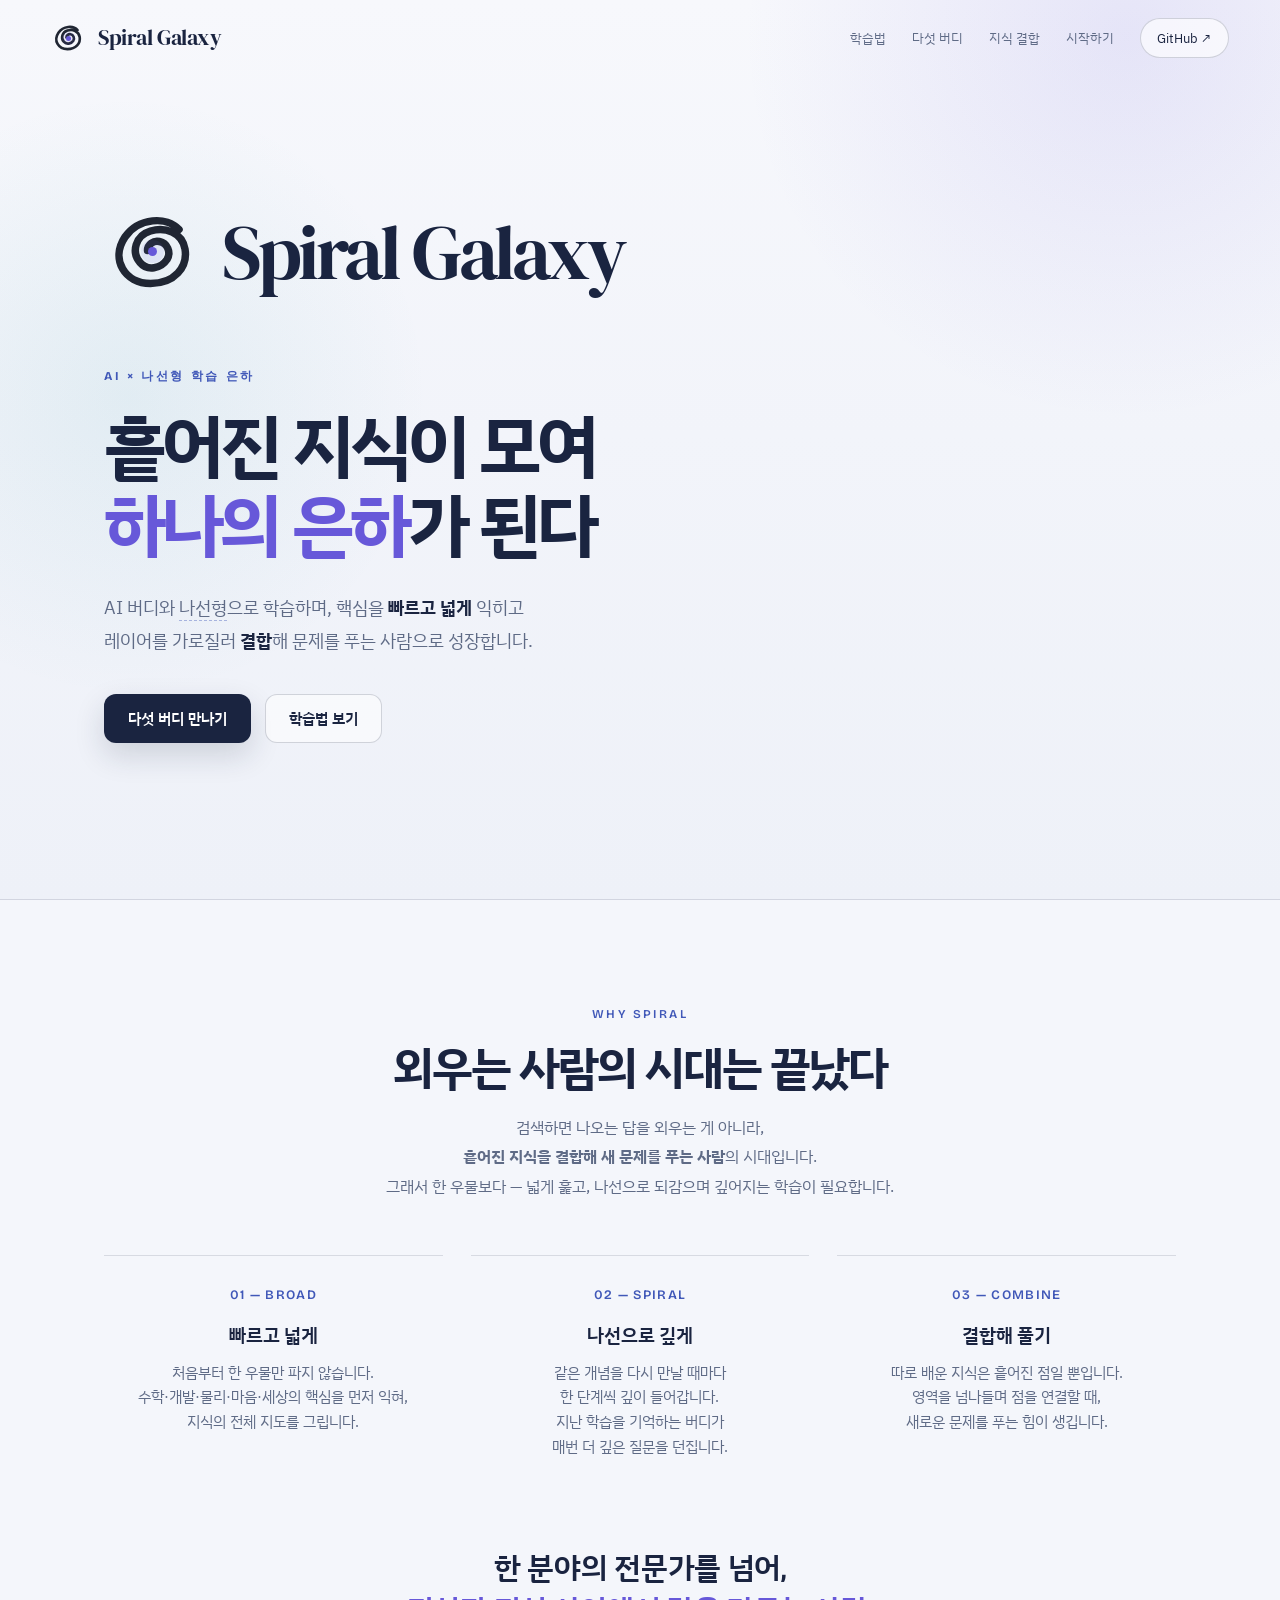
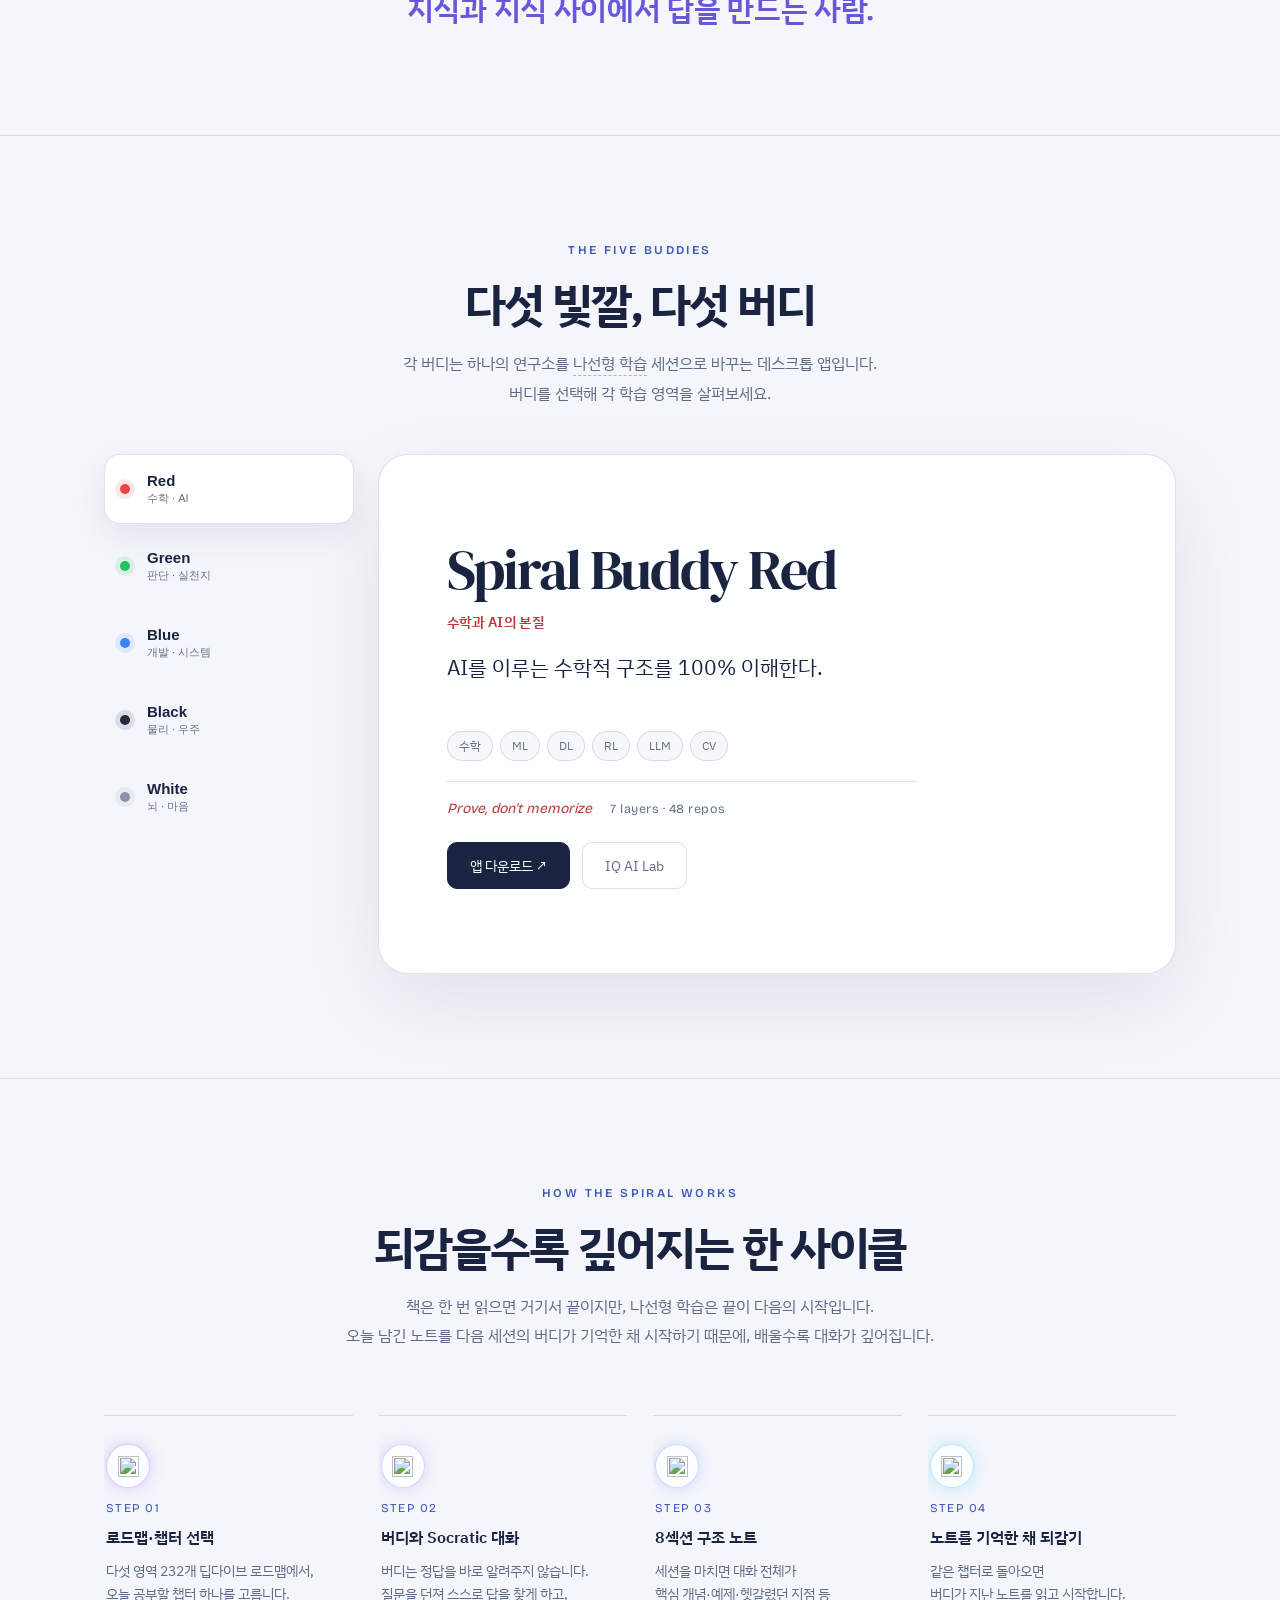
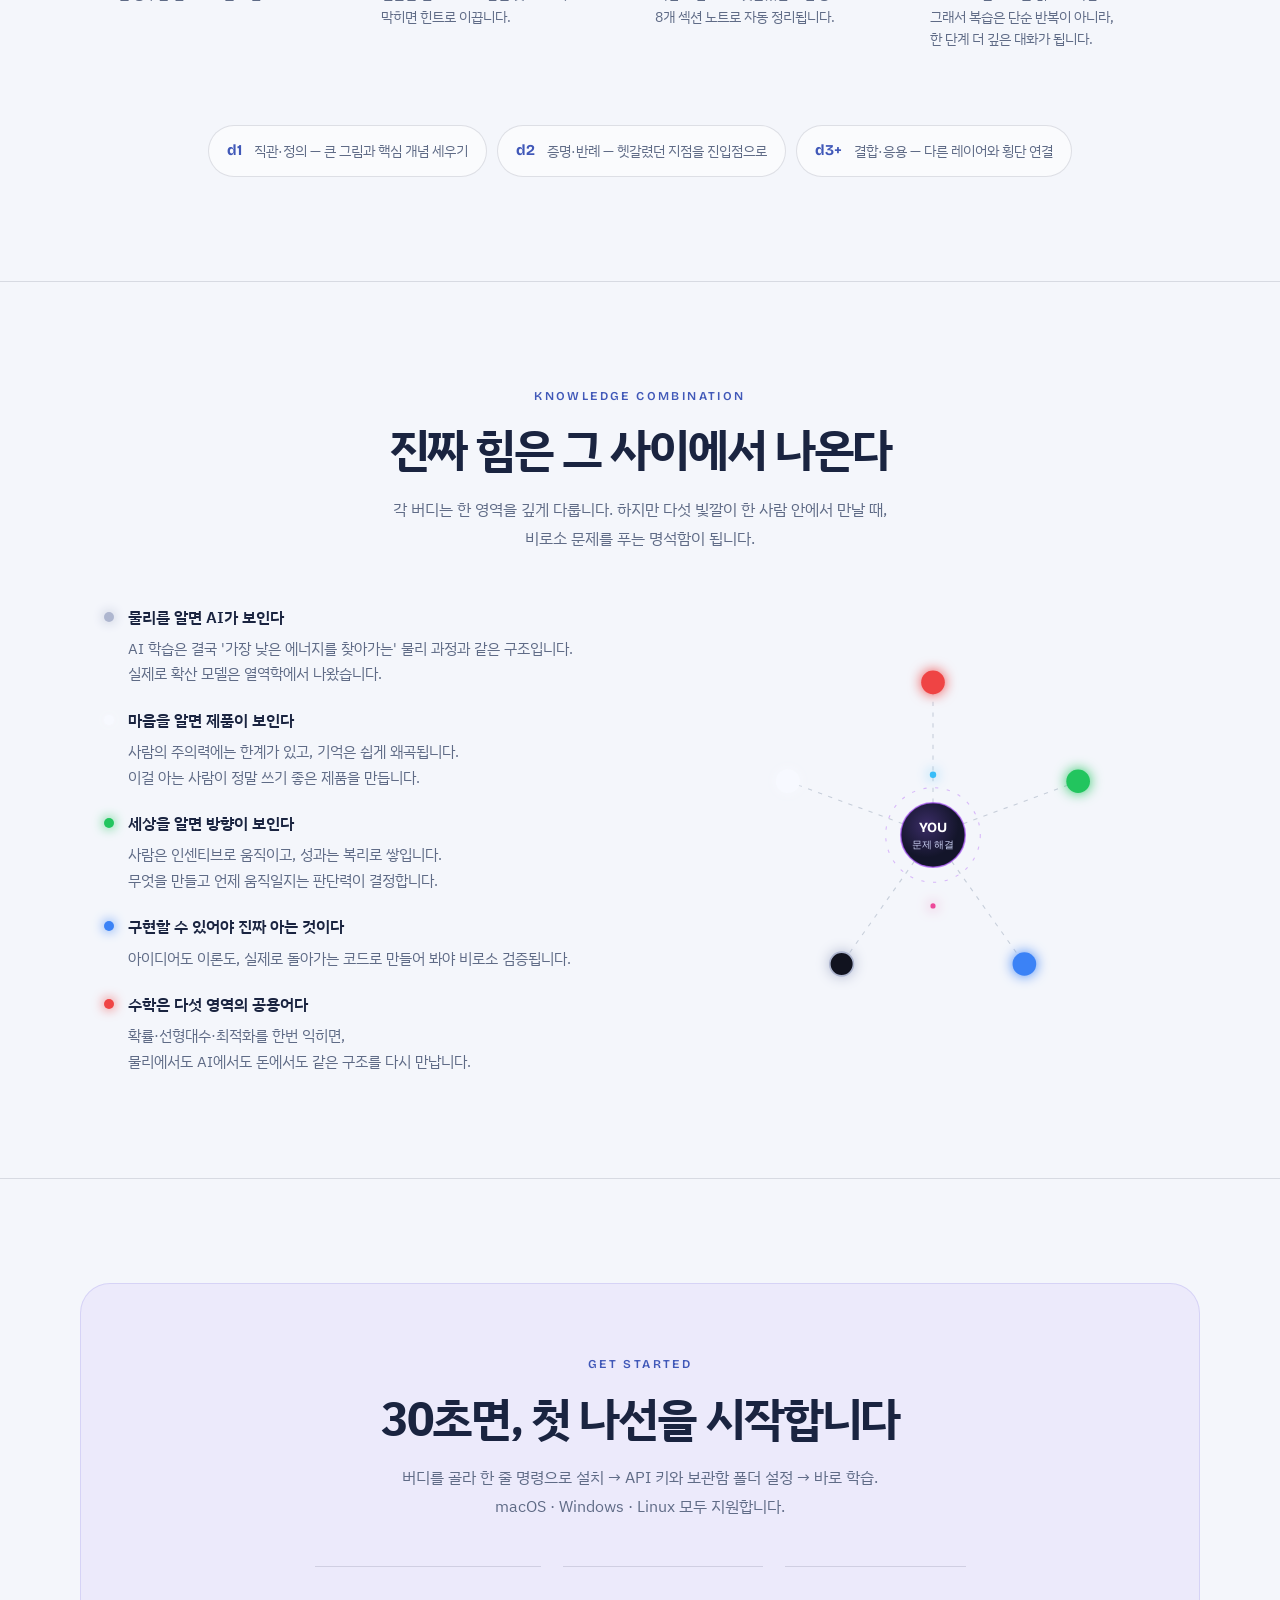
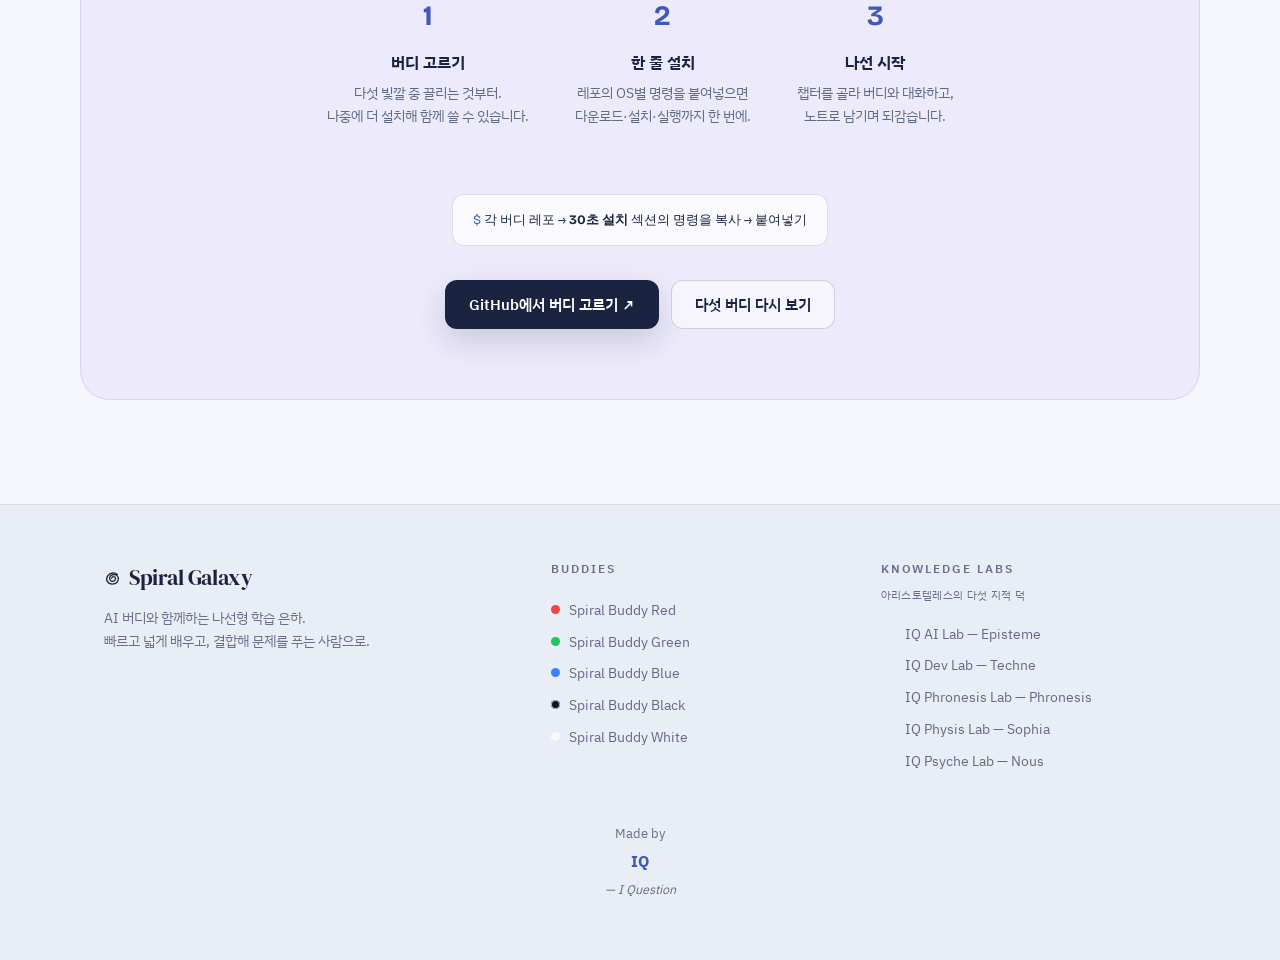
==== commit e01304a7: "Simplify Spiral Galaxy introduction" ====
--- a/index.html
+++ b/index.html
@@ -3,6 +3,7 @@
 <head>
 <meta charset="UTF-8">
 <meta name="viewport" content="width=device-width, initial-scale=1.0">
+<meta name="theme-color" content="#f4f6fb">
 <title>Spiral Galaxy — 나선형 학습 은하</title>
 <meta name="description" content="AI 버디와 함께하는 나선형 학습. 다섯 빛깔의 버디로 핵심 지식을 빠르고 넓게 익히고, 결합해 문제를 푸는 사람으로 성장합니다.">
 <meta property="og:title" content="Spiral Galaxy">
@@ -12,17 +13,14 @@
 <meta property="og:image" content="https://iq-spiral-galaxy.github.io/og-v3.png">
 <meta property="og:image:width" content="1200">
 <meta property="og:image:height" content="630">
-<meta property="og:image:alt" content="다섯 버디 행성이 지식의 은하를 이루는 Spiral Galaxy">
+<meta property="og:image:alt" content="다섯 AI 버디와 함께 배우는 Spiral Galaxy">
 <meta name="twitter:card" content="summary_large_image">
 <meta name="twitter:image" content="https://iq-spiral-galaxy.github.io/og-v3.png">
-<meta name="twitter:image:alt" content="다섯 버디 행성이 지식의 은하를 이루는 Spiral Galaxy">
-<link rel="icon" href="data:image/svg+xml,%3Csvg xmlns='http://www.w3.org/2000/svg' viewBox='0 0 32 32'%3E%3Ccircle cx='16' cy='16' r='3.4' fill='%23ffffff'/%3E%3Cpath d='M16 16C19 12 25.5 12 27 17.5 28.4 23 24 29.5 16.5 28.2' stroke='%23a855f7' stroke-width='2.6' fill='none' stroke-linecap='round'/%3E%3Cpath d='M16 16C13 20 6.5 20 5 14.5 3.6 9 8 2.5 15.5 3.8' stroke='%23ec4899' stroke-width='2.6' fill='none' stroke-linecap='round'/%3E%3C/svg%3E">
+<meta name="twitter:image:alt" content="다섯 AI 버디와 함께 배우는 Spiral Galaxy">
+<link rel="icon" href="/spiral-mark.svg" type="image/svg+xml">
 <link rel="preconnect" href="https://fonts.googleapis.com">
 <link rel="preconnect" href="https://fonts.gstatic.com" crossorigin>
-<link href="https://fonts.googleapis.com/css2?family=Bricolage+Grotesque:opsz,wght@12..96,400..800&amp;family=IBM+Plex+Sans+KR:wght@300;400;500;700&amp;display=swap" rel="stylesheet">
-<link rel="preconnect" href="https://cdn.jsdelivr.net" crossorigin>
-<script type="importmap">{"imports":{"three":"https://cdn.jsdelivr.net/npm/three@0.180.0/build/three.module.js"}}</script>
-<link rel="modulepreload" href="https://cdn.jsdelivr.net/npm/three@0.180.0/build/three.module.js">
+<link href="https://fonts.googleapis.com/css2?family=Bricolage+Grotesque:opsz,wght@12..96,400..800&amp;family=DM+Serif+Display&amp;family=IBM+Plex+Sans+KR:wght@300;400;500;600;700&amp;display=swap" rel="stylesheet">
 <script>document.documentElement.classList.add('js')</script>
 <style>
 :root{
@@ -487,6 +485,286 @@
 html:not(.js) .bstage{position:relative;height:auto;min-height:0;display:block;overflow:visible;padding:72px 24px}
 html:not(.js) .planetwrap,html:not(.js) .bnav,html:not(.js) .bhint{display:none}
 html:not(.js) .bpanel{margin:0 auto 22px;padding:26px;border:1px solid var(--line);border-radius:18px;background:var(--panel)}
+
+/* ---------- minimal editorial refresh ---------- */
+:root{
+  --bg:#f4f6fb;--bg2:#e9edf7;--panel:rgba(255,255,255,.78);
+  --ink:#1a2440;--muted:#5f6b86;--faint:#65708a;
+  --line:rgba(26,36,64,.13);
+  --violet:#6758d9;--indigo:#4058b8;--cyan:#188c9c;
+}
+body{
+  background:#f4f6fb;color:var(--ink);
+  font-family:'IBM Plex Sans KR',sans-serif;
+}
+body::before{
+  background:
+    radial-gradient(circle at 88% 4%,rgba(103,88,217,.12),transparent 27%),
+    radial-gradient(circle at 10% 44%,rgba(24,140,156,.08),transparent 24%),
+    linear-gradient(180deg,#f7f8fc 0%,#f2f4fa 48%,#eef1f8 100%);
+}
+body::after,#progress,#dots,.scroll-hint{display:none}
+::selection{background:rgba(103,88,217,.18);color:var(--ink)}
+:focus-visible{outline-color:var(--indigo)}
+.wrap{max-width:1120px}
+
+nav{
+  padding:18px clamp(20px,4vw,54px);
+  color:var(--ink);
+}
+nav.scrolled{
+  background:rgba(247,248,252,.86);
+  border-bottom:1px solid var(--line);
+  box-shadow:0 10px 32px rgba(31,42,74,.05);
+}
+.brand{gap:13px}
+.nav-mark{position:relative;width:34px;height:34px;display:grid;place-items:center}
+.brand .mark{width:34px;height:34px;animation:none}
+.nav-mark::after{
+  content:'';position:absolute;width:5px;height:5px;left:calc(50% - 2.5px);top:calc(50% - 2.5px);border-radius:50%;
+  background:var(--violet);box-shadow:0 0 0 4px rgba(103,88,217,.1);
+  animation:mark-orbit 7s linear infinite;
+}
+@keyframes mark-orbit{
+  from{transform:rotate(0) translateX(20px)}
+  to{transform:rotate(360deg) translateX(20px)}
+}
+.brand b,.fbrand b{
+  font-family:'DM Serif Display',Georgia,serif;
+  font-size:22px;font-weight:400;letter-spacing:-.02em;
+}
+.navlinks{color:var(--muted);font-size:13px}
+.navlinks a:hover{color:var(--indigo)}
+.nav-gh{
+  border-color:rgba(26,36,64,.18);background:rgba(255,255,255,.64);
+  color:var(--ink)!important;padding:8px 16px;
+}
+.nav-gh:hover{border-color:var(--indigo);background:#fff}
+
+.hero{
+  min-height:100svh;justify-content:flex-start;text-align:left;
+  border-bottom:1px solid var(--line);
+}
+.hero-in{
+  width:min(1120px,100%);margin:0 auto;padding:148px 24px 100px;
+}
+.hero-brand{
+  display:flex;align-items:center;gap:22px;margin-bottom:66px;
+  font-family:'DM Serif Display',Georgia,serif;
+  font-size:clamp(42px,7vw,76px);line-height:1;letter-spacing:-.045em;
+}
+.hero-mark{
+  position:relative;width:clamp(66px,10vw,96px);aspect-ratio:1;display:grid;place-items:center;flex:none;
+}
+.hero-mark img{
+  width:100%;height:100%;display:block;
+  animation:hero-spiral 18s linear infinite;
+}
+.hero-mark::after{
+  content:'';position:absolute;left:calc(50% - 4.5px);top:calc(50% - 4.5px);width:9px;height:9px;border-radius:50%;
+  background:var(--violet);box-shadow:0 0 0 7px rgba(103,88,217,.09);
+  animation:hero-orbit 9s linear infinite reverse;
+}
+@keyframes hero-spiral{to{transform:rotate(360deg)}}
+@keyframes hero-orbit{
+  from{transform:rotate(0) translateX(clamp(44px,6vw,59px))}
+  to{transform:rotate(360deg) translateX(clamp(44px,6vw,59px))}
+}
+.eyebrow{
+  margin:0 0 20px;color:var(--indigo);font-size:12px;font-weight:700;
+  letter-spacing:.22em;
+}
+.hero h1{
+  max-width:850px;font-family:'IBM Plex Sans KR',sans-serif;font-weight:700;
+  font-size:clamp(38px,6.3vw,70px);line-height:1.12;letter-spacing:-.055em;
+  color:var(--ink);background:none;-webkit-text-fill-color:currentColor;
+}
+.hero h1 .glow{
+  color:var(--violet);background:none;-webkit-text-fill-color:currentColor;
+}
+.hero p.lead{
+  max-width:720px;margin:28px 0 0;color:var(--muted);
+  font-size:clamp(15px,1.7vw,18px);line-height:1.85;font-weight:400;
+}
+.hero p.lead b{color:var(--ink)}
+.cta{justify-content:flex-start;margin-top:36px}
+.btn{min-height:46px;padding:11px 23px;border-radius:12px;font-weight:600}
+.btn-primary{
+  background:var(--ink);color:#fff;box-shadow:0 12px 30px rgba(26,36,64,.16);
+}
+.btn-primary:hover{transform:translateY(-2px);box-shadow:0 16px 34px rgba(26,36,64,.22)}
+.btn-ghost{border-color:rgba(26,36,64,.18);background:rgba(255,255,255,.54);color:var(--ink)}
+.btn-ghost:hover{border-color:var(--indigo);background:#fff}
+
+section.block{padding:104px 0;border-bottom:1px solid var(--line)}
+section.block::before{display:none}
+.kicker{color:var(--indigo);font-size:12px;letter-spacing:.2em}
+h2.title{
+  color:var(--ink);font-family:'IBM Plex Sans KR',sans-serif;
+  font-size:clamp(30px,4vw,46px);font-weight:700;letter-spacing:-.045em;
+}
+.lede{color:var(--muted);line-height:1.85}
+.js .reveal{
+  transform:translateY(14px);filter:none;
+  transition:opacity .65s ease,transform .65s cubic-bezier(.2,.7,.2,1);
+}
+.concept-grid{gap:28px}
+.cstep,.lstep,.s3,.depth{
+  border:0;border-top:1px solid var(--line);border-radius:0;background:transparent;
+  box-shadow:none;backdrop-filter:none;
+}
+.cstep{padding:28px 2px}
+.cstep .n,.lstep .ln{color:var(--indigo)}
+.cstep p,.lstep p,.s3 p,.depth span{color:var(--muted)}
+.pull{color:var(--ink)}
+.pull em{color:var(--violet);background:none;-webkit-text-fill-color:currentColor}
+.loop{gap:26px}
+.loop::before,.loop::after{display:none}
+.lstep{padding:28px 2px}
+.lstep .ico{border-radius:50%;background:rgba(255,255,255,.72)}
+.depths{gap:10px}
+.depth{border:1px solid var(--line);border-radius:999px;padding:12px 18px;background:rgba(255,255,255,.58)}
+.depth b{color:var(--indigo)}
+
+.term{border-bottom-color:rgba(64,88,184,.4)}
+.term .tip{
+  background:#fff;border-color:var(--line);color:var(--muted);
+  box-shadow:0 20px 55px rgba(31,42,74,.16);
+}
+.term .tip b{color:var(--ink)}
+.chip{
+  color:var(--muted);border-color:var(--line);background:rgba(247,248,252,.8);
+}
+
+.showcase{height:auto;margin-top:46px}
+.bstage{
+  position:relative;top:auto;height:auto;min-height:520px;overflow:visible;display:grid;
+  grid-template-columns:250px minmax(0,1fr);grid-template-areas:'nav info';
+  align-items:stretch;gap:24px;max-width:1120px;padding:0 24px;
+  --ac:#bd3937;
+}
+.bstage::before,.planetwrap,.barrow,.bhint,.btrack-fill{display:none!important}
+body.buddy-focus #dots{opacity:1;pointer-events:auto}
+.bnav{
+  grid-area:nav;position:static;transform:none;display:flex;flex-direction:column;gap:7px;
+  padding:0;border:0;border-radius:0;background:transparent;box-shadow:none;backdrop-filter:none;
+}
+.bdot{
+  width:100%;height:auto;min-height:70px;display:grid;grid-template-columns:13px 1fr;
+  align-items:center;gap:14px;padding:12px 15px;border:1px solid transparent;border-radius:16px;
+  background:transparent!important;color:var(--muted);text-align:left;transition:.22s;
+}
+.bdot::before{display:none}
+.bdot i{width:10px;height:10px;border-radius:50%;background:var(--dot);box-shadow:0 0 0 5px color-mix(in srgb,var(--dot) 12%,transparent)}
+.bdot span,.bdot b,.bdot small{display:block}
+.bdot b{color:var(--ink);font-size:15px;font-weight:700}
+.bdot small{margin-top:2px;color:var(--faint);font-size:11px}
+.bdot:hover{border-color:var(--line);background:rgba(255,255,255,.48)!important;transform:translateX(3px)}
+.bdot.on{
+  border-color:var(--line);background:#fff!important;
+  box-shadow:0 12px 34px rgba(31,42,74,.08);transform:none;
+}
+.binfo{
+  grid-area:info;position:relative;display:grid;min-width:0;min-height:520px;
+  padding:clamp(34px,6vw,68px);border:1px solid var(--line);border-radius:30px;
+  background:rgba(255,255,255,.82);box-shadow:0 28px 80px rgba(31,42,74,.09);
+}
+.js .binfo{display:grid}
+.bpanel{max-width:620px}
+.js .bpanel{
+  grid-area:1/1;align-self:center;max-width:620px;
+  opacity:0;visibility:hidden;pointer-events:none;
+  transform:translateY(12px);transition:opacity .32s ease,transform .32s ease,visibility 0s linear .32s;
+}
+.js .bpanel.is-active{
+  opacity:1;visibility:visible;pointer-events:auto;transform:none;
+  transition-delay:0s;
+}
+html:not(.js) .binfo{display:block}
+html:not(.js) .bpanel{
+  margin:0;padding:30px 0;border:0;border-top:1px solid var(--line);border-radius:0;background:transparent;
+}
+html:not(.js) .bpanel:first-child{border-top:0}
+.bi-name{
+  color:var(--ink);font-family:'DM Serif Display',Georgia,serif;
+  font-size:clamp(34px,5vw,56px);font-weight:400;letter-spacing:-.035em;
+}
+.bi-sub{color:var(--ac);font-weight:600}
+.bi-ident{color:var(--ink);font-size:clamp(17px,2vw,21px)}
+.bi-chips .chip{background:#f6f7fb}
+.bi-meta{border-top-color:var(--line)}
+.bi-motto{color:var(--ac)}
+.bi-scale{color:var(--faint)}
+.bi-app,.bi-lab{border-radius:10px}
+.bi-app{border-color:var(--ink);background:var(--ink);color:#fff}
+.bi-app:hover{background:#303b59;transform:translateY(-2px)}
+.bi-lab{border-color:var(--line);background:#fff;color:var(--muted)}
+.bi-lab:hover{border-color:var(--indigo);color:var(--ink)}
+
+.syn-list{gap:20px}
+.syn-item p{color:var(--muted)}
+.syn-item p b{color:var(--ink)}
+.cline{stroke:rgba(64,88,120,.25)}
+.constellation,.constellation.in{transform:none;filter:saturate(.78)}
+.constellation svg{animation:none!important}
+.constellation.in .cnode{animation:nodein .55s cubic-bezier(.3,1.5,.4,1) backwards}
+.constellation[data-hl] .ccenter>circle:nth-of-type(1),.youring,.orbdot,.orbdot2{animation:none}
+.cstep::after,.s3::after,.lstep::after{display:none}
+
+.start>.wrap{
+  padding:70px 42px;border:1px solid rgba(103,88,217,.16);border-radius:30px;
+  background:#eceafb;box-shadow:none;backdrop-filter:none;
+}
+.s3{padding:26px 12px}
+.s3 .num{color:var(--indigo)}
+.codepill{color:var(--ink);background:rgba(255,255,255,.72);border-color:var(--line)}
+.codepill .c{color:var(--indigo)}
+footer{margin-top:0;border-top:0;background:#e9edf6}
+footer h5{color:var(--faint)}
+footer a{color:var(--muted)}
+footer a:hover{color:var(--indigo)}
+.fbrand p,.fcopy,.fcap{color:var(--faint)}
+.fbrand b{display:flex;align-items:center;gap:8px}
+.fmark{margin:0;filter:none}
+.iq{color:var(--indigo);background:none;-webkit-text-fill-color:currentColor}
+
+@media(max-width:760px){
+  .navlinks{gap:10px}
+  .hero-in{padding-top:126px}
+  .hero-brand{gap:15px;margin-bottom:46px}
+  .bstage{display:block;min-height:0;padding:0 15px}
+  .bnav{
+    margin-bottom:14px;flex-direction:row;overflow-x:auto;scrollbar-width:none;
+    scroll-snap-type:x proximity;padding:2px 0 10px;
+  }
+  .bnav::-webkit-scrollbar{display:none}
+  .bdot{min-width:142px;min-height:64px;scroll-snap-align:start}
+  .bdot:hover{transform:none}
+  .binfo{min-height:520px;padding:34px 25px;border-radius:22px}
+  .bi-links{flex-direction:column}
+  section.block{padding:82px 0}
+}
+@media(max-width:420px){
+  nav{padding:15px 17px}
+  .brand b{font-size:19px}
+  .nav-mark,.brand .mark{width:30px;height:30px}
+  .hero-in{padding-left:20px;padding-right:20px}
+  .hero-brand{gap:clamp(9px,3vw,14px);font-size:clamp(31px,9.2vw,38px)}
+  .hero-mark{width:clamp(48px,14vw,60px)}
+  .hero h1{font-size:38px}
+  .binfo{min-height:560px}
+}
+@media(max-height:560px){
+  .js .bpanel{
+    margin:0;padding:0;border:0;border-radius:0;background:transparent;
+    opacity:0!important;visibility:hidden!important;pointer-events:none!important;transform:translateY(12px)!important
+  }
+  .js .bpanel.is-active{opacity:1!important;visibility:visible!important;pointer-events:auto!important;transform:none!important}
+}
+@media (prefers-reduced-motion: reduce){
+  .nav-mark::after,.hero-mark img,.hero-mark::after{animation:none!important}
+  .bdot,.bpanel,.js .bpanel{transition:none!important}
+}
 .sig em{font-style:italic;color:var(--muted)}
 </style>
 </head>
@@ -495,19 +773,7 @@
 <a class="skip-link" href="#main">본문으로 바로가기</a>
 <nav id="nav">
   <a class="brand" href="#top">
-    <svg class="mark" viewBox="0 0 32 32" fill="none" xmlns="http://www.w3.org/2000/svg">
-      <defs>
-        <radialGradient id="gg" cx="50%" cy="50%" r="50%"><stop offset="0" stop-color="#a855f7" stop-opacity=".42"/><stop offset="1" stop-color="#a855f7" stop-opacity="0"/></radialGradient>
-        <linearGradient id="ga" x1="4" y1="5" x2="28" y2="27" gradientUnits="userSpaceOnUse"><stop offset="0" stop-color="#ec4899"/><stop offset=".5" stop-color="#a855f7"/><stop offset="1" stop-color="#38bdf8"/></linearGradient>
-        <radialGradient id="gc" cx="42%" cy="38%" r="65%"><stop offset="0" stop-color="#fff"/><stop offset=".5" stop-color="#e9ddff"/><stop offset="1" stop-color="#a855f7"/></radialGradient>
-      </defs>
-      <circle cx="16" cy="16" r="13" fill="url(#gg)"/>
-      <path d="M16 16C19 12 25.5 12 27 17.5 28.4 23 24 29.5 16.5 28.2" stroke="url(#ga)" stroke-width="2.5" stroke-linecap="round"/>
-      <path d="M16 16C13 20 6.5 20 5 14.5 3.6 9 8 2.5 15.5 3.8" stroke="url(#ga)" stroke-width="2.5" stroke-linecap="round"/>
-      <circle cx="16" cy="16" r="3.5" fill="url(#gc)"/>
-      <circle cx="27" cy="9.5" r="1" fill="#fff"/>
-      <circle cx="5.5" cy="22.5" r=".9" fill="#cdeaff"/>
-    </svg>
+    <span class="nav-mark" aria-hidden="true"><img class="mark" src="/spiral-mark.svg" alt=""></span>
     <b>Spiral Galaxy</b>
   </a>
   <div class="navlinks">
@@ -519,31 +785,22 @@
   </div>
 </nav>
 
-<div id="progress"></div>
-<div id="dots" role="navigation" aria-label="섹션 이동">
-  <a href="#top" data-label="홈" aria-label="홈"></a>
-  <a href="#concept" data-label="학습법" aria-label="학습법"></a>
-  <a href="#buddies" data-label="다섯 버디" aria-label="다섯 버디"></a>
-  <a href="#how" data-label="나선 사이클" aria-label="나선 사이클"></a>
-  <a href="#combine" data-label="지식 결합" aria-label="지식 결합"></a>
-  <a href="#start" data-label="시작하기" aria-label="시작하기"></a>
-</div>
-
 <!-- ================= HERO ================= -->
 <main id="main" tabindex="-1">
 <header class="hero" id="top">
-  <canvas id="galaxy" aria-hidden="true"></canvas>
-  <div class="hero-veil"></div>
   <div class="hero-in">
+    <div class="hero-brand" aria-label="Spiral Galaxy">
+      <span class="hero-mark" aria-hidden="true"><img src="/spiral-mark.svg" alt=""></span>
+      <span>Spiral Galaxy</span>
+    </div>
     <div class="eyebrow">AI × 나선형 학습 은하</div>
     <h1>흩어진 지식이 모여<br><span class="glow">하나의 은하</span>가 된다</h1>
-    <p class="lead">AI 버디와 <span class="term" tabindex="0">나선형<span class="tip"><b>🌀 나선형 학습이란?</b>한 번에 전부 이해하려 하지 않습니다.<br>같은 개념으로 여러 번 돌아오며,<br>그때마다 한 단계 더 깊이 파고듭니다.<br><br>처음엔 직관, 다음엔 원리, 그다음엔 응용 —<br>같은 자리를 도는 듯해도<br>매번 한 층 위에서 돌아서 '나선'입니다.</span></span>으로 학습하며, 핵심을 <b>빠르고 넓게</b> 익히고<br>레이어를 가로질러 <b>결합</b>해 문제를 푸는 사람으로 성장합니다.</p>
+    <p class="lead">AI 버디와 <span class="term" role="button" tabindex="0" aria-expanded="false">나선형<span class="tip"><b>🌀 나선형 학습이란?</b>한 번에 전부 이해하려 하지 않습니다.<br>같은 개념으로 여러 번 돌아오며,<br>그때마다 한 단계 더 깊이 파고듭니다.<br><br>처음엔 직관, 다음엔 원리, 그다음엔 응용 —<br>같은 자리를 도는 듯해도<br>매번 한 층 위에서 돌아서 '나선'입니다.</span></span>으로 학습하며, 핵심을 <b>빠르고 넓게</b> 익히고<br>레이어를 가로질러 <b>결합</b>해 문제를 푸는 사람으로 성장합니다.</p>
     <div class="cta">
       <a class="btn btn-primary" href="#buddies">다섯 버디 만나기</a>
       <a class="btn btn-ghost" href="#concept">학습법 보기</a>
     </div>
   </div>
-  <div class="scroll-hint">SCROLL</div>
 </header>
 
 <!-- ================= CONCEPT ================= -->
@@ -575,27 +832,27 @@
   </div>
 </section>
 
-<!-- ================= PLANETS · SHOWCASE ================= -->
+<!-- ================= BUDDY SELECTOR ================= -->
 <section class="block" id="buddies">
   <div class="wrap">
     <div class="reveal center">
       <div class="kicker">The Five Buddies</div>
-      <h2 class="title">다섯 빛깔, 다섯 행성</h2>
-      <p class="lede">각 버디는 하나의 연구소를 <span class="term" tabindex="0">나선형 학습<span class="tip"><b>🌀 나선형 학습이란?</b>한 번에 전부 이해하려 하지 않습니다.<br>같은 개념으로 여러 번 돌아오며,<br>그때마다 한 단계 더 깊이 파고듭니다.<br><br>처음엔 직관, 다음엔 원리, 그다음엔 응용 —<br>같은 자리를 도는 듯해도<br>매번 한 층 위에서 돌아서 '나선'입니다.</span></span> 세션으로 바꾸는 데스크톱 앱입니다.<br>스크롤을 내리면 다섯 행성이 차례로 나타납니다.</p>
+      <h2 class="title">다섯 빛깔, 다섯 버디</h2>
+      <p class="lede">각 버디는 하나의 연구소를 <span class="term" role="button" tabindex="0" aria-expanded="false">나선형 학습<span class="tip"><b>🌀 나선형 학습이란?</b>한 번에 전부 이해하려 하지 않습니다.<br>같은 개념으로 여러 번 돌아오며,<br>그때마다 한 단계 더 깊이 파고듭니다.<br><br>처음엔 직관, 다음엔 원리, 그다음엔 응용 —<br>같은 자리를 도는 듯해도<br>매번 한 층 위에서 돌아서 '나선'입니다.</span></span> 세션으로 바꾸는 데스크톱 앱입니다.<br>버디를 선택해 각 학습 영역을 살펴보세요.</p>
     </div>
   </div>
 
   <div class="showcase" id="showcase">
-    <div class="bstage" id="bstage" role="region" aria-roledescription="carousel" aria-label="다섯 버디 행성 탐색" tabindex="0">
-      <div class="planetwrap" aria-hidden="true">
-        <div class="planet o0" data-t="rgiant"><i class="pl1"></i><i class="pl2"></i></div>
-        <div class="planet o1" data-t="aurora"><i class="pl1"></i><i class="pl2"></i></div>
-        <div class="planet o2" data-t="ice"><i class="pl1"></i><i class="pl2"></i></div>
-        <div class="planet o2" data-t="bhole"><i class="pl1"></i><i class="pl2"></i></div>
-        <div class="planet o2" data-t="wdwarf"><i class="pl1"></i><i class="pl2"></i></div>
+    <div class="bstage" id="bstage" role="region" aria-label="다섯 버디 탐색">
+      <div class="bnav" role="tablist" aria-label="버디 선택" aria-orientation="vertical">
+        <button type="button" class="bdot on" id="buddy-tab-0" role="tab" aria-selected="true" aria-controls="buddy-panel-0" data-i="0" style="--dot:#ef4444"><i aria-hidden="true"></i><span><b>Red</b><small>수학 · AI</small></span></button>
+        <button type="button" class="bdot" id="buddy-tab-1" role="tab" aria-selected="false" aria-controls="buddy-panel-1" data-i="1" style="--dot:#22c55e" tabindex="-1"><i aria-hidden="true"></i><span><b>Green</b><small>판단 · 실천지</small></span></button>
+        <button type="button" class="bdot" id="buddy-tab-2" role="tab" aria-selected="false" aria-controls="buddy-panel-2" data-i="2" style="--dot:#3b82f6" tabindex="-1"><i aria-hidden="true"></i><span><b>Blue</b><small>개발 · 시스템</small></span></button>
+        <button type="button" class="bdot" id="buddy-tab-3" role="tab" aria-selected="false" aria-controls="buddy-panel-3" data-i="3" style="--dot:#252c3f" tabindex="-1"><i aria-hidden="true"></i><span><b>Black</b><small>물리 · 우주</small></span></button>
+        <button type="button" class="bdot" id="buddy-tab-4" role="tab" aria-selected="false" aria-controls="buddy-panel-4" data-i="4" style="--dot:#8b93a8" tabindex="-1"><i aria-hidden="true"></i><span><b>White</b><small>뇌 · 마음</small></span></button>
       </div>
       <div class="binfo">
-        <article class="bpanel is-active" data-i="0" style="--bio:1;--biy:0px;--bis:1;--ac:#ff6b5e">
+        <article class="bpanel is-active" id="buddy-panel-0" role="tabpanel" aria-labelledby="buddy-tab-0" data-i="0" style="--ac:#bd3937">
           <h3 class="bi-name">Spiral Buddy Red</h3>
           <div class="bi-sub">수학과 AI의 본질</div>
           <p class="bi-ident">AI를 이루는 수학적 구조를 100% 이해한다.</p>
@@ -603,7 +860,7 @@
           <div class="bi-meta"><span class="bi-motto">Prove, don't memorize</span><span class="bi-scale">7 layers · 48 repos</span></div>
           <div class="bi-links"><a class="bi-app" href="https://github.com/iq-spiral-galaxy/spiral-buddy-red/releases" target="_blank" rel="noopener">앱 다운로드 ↗</a><a class="bi-lab" href="https://iq-ai-lab.github.io" target="_blank" rel="noopener">IQ AI Lab</a></div>
         </article>
-        <article class="bpanel" data-i="1" style="--bio:0;--biy:22px;--ac:#34d97b">
+        <article class="bpanel" id="buddy-panel-1" role="tabpanel" aria-labelledby="buddy-tab-1" aria-hidden="true" inert data-i="1" style="--ac:#177246">
           <h3 class="bi-name">Spiral Buddy Green</h3>
           <div class="bi-sub">세상을 읽는 판단력</div>
           <p class="bi-ident">돈·사람·세상이 움직이는 원리를 배워 판단력을 기른다.</p>
@@ -611,7 +868,7 @@
           <div class="bi-meta"><span class="bi-motto">Distill, don't collect</span><span class="bi-scale">6 layers · 31 repos</span></div>
           <div class="bi-links"><a class="bi-app" href="https://github.com/iq-spiral-galaxy/spiral-buddy-green/releases" target="_blank" rel="noopener">앱 다운로드 ↗</a><a class="bi-lab" href="https://iq-phronesis-lab.github.io" target="_blank" rel="noopener">IQ Phronesis Lab</a></div>
         </article>
-        <article class="bpanel" data-i="2" style="--bio:0;--biy:44px;--ac:#60a5fa">
+        <article class="bpanel" id="buddy-panel-2" role="tabpanel" aria-labelledby="buddy-tab-2" aria-hidden="true" inert data-i="2" style="--ac:#356fd1">
           <h3 class="bi-name">Spiral Buddy Blue</h3>
           <div class="bi-sub">만드는 힘, 풀스택</div>
           <p class="bi-ident">기술을 쓰는 법을 넘어, 내부 동작 원리까지 이해한다.</p>
@@ -619,7 +876,7 @@
           <div class="bi-meta"><span class="bi-motto">Beyond the docs</span><span class="bi-scale">9 domains · 86 repos</span></div>
           <div class="bi-links"><a class="bi-app" href="https://github.com/iq-spiral-galaxy/spiral-buddy-blue/releases" target="_blank" rel="noopener">앱 다운로드 ↗</a><a class="bi-lab" href="https://iq-dev-lab.github.io" target="_blank" rel="noopener">IQ Dev Lab</a></div>
         </article>
-        <article class="bpanel" data-i="3" style="--bio:0;--biy:66px;--ac:#aeb6cf">
+        <article class="bpanel" id="buddy-panel-3" role="tabpanel" aria-labelledby="buddy-tab-3" aria-hidden="true" inert data-i="3" style="--ac:#252c3f">
           <h3 class="bi-name">Spiral Buddy Black</h3>
           <div class="bi-sub">우주를 바닥부터</div>
           <p class="bi-ident">가장 근본적인 법칙에서 출발해 우주를 이해한다.</p>
@@ -627,7 +884,7 @@
           <div class="bi-meta"><span class="bi-motto">Derive, don't accept</span><span class="bi-scale">7 layers · 36 repos</span></div>
           <div class="bi-links"><a class="bi-app" href="https://github.com/iq-spiral-galaxy/spiral-buddy-black/releases" target="_blank" rel="noopener">앱 다운로드 ↗</a><a class="bi-lab" href="https://iq-physis-lab.github.io" target="_blank" rel="noopener">IQ Physis Lab</a></div>
         </article>
-        <article class="bpanel" data-i="4" style="--bio:0;--biy:88px;--ac:#eef2ff">
+        <article class="bpanel" id="buddy-panel-4" role="tabpanel" aria-labelledby="buddy-tab-4" aria-hidden="true" inert data-i="4" style="--ac:#59647c">
           <h3 class="bi-name">Spiral Buddy White</h3>
           <div class="bi-sub">마음의 안쪽</div>
           <p class="bi-ident">뉴런에서 의식까지, 마음이 어떻게 생겨나는지 이해한다.</p>
@@ -636,19 +893,6 @@
           <div class="bi-links"><a class="bi-app" href="https://github.com/iq-spiral-galaxy/spiral-buddy-white/releases" target="_blank" rel="noopener">앱 다운로드 ↗</a><a class="bi-lab" href="https://iq-psyche-lab.github.io" target="_blank" rel="noopener">IQ Psyche Lab</a></div>
         </article>
       </div>
-      <div class="bnav" role="group" aria-label="버디 행성 바로 가기">
-        <button type="button" class="barrow" data-dir="-1" aria-label="이전 버디" disabled>←</button>
-        <div class="btrack">
-          <span class="btrack-fill" aria-hidden="true"></span>
-          <button type="button" class="bdot on" aria-label="Spiral Buddy Red" aria-current="step" data-i="0" style="--dot:#ef4444"></button>
-          <button type="button" class="bdot" aria-label="Spiral Buddy Green" data-i="1" style="--dot:#22c55e"></button>
-          <button type="button" class="bdot" aria-label="Spiral Buddy Blue" data-i="2" style="--dot:#3b82f6"></button>
-          <button type="button" class="bdot" aria-label="Spiral Buddy Black" data-i="3" style="--dot:#aeb6cf"></button>
-          <button type="button" class="bdot" aria-label="Spiral Buddy White" data-i="4" style="--dot:#f7f9ff"></button>
-        </div>
-        <button type="button" class="barrow" data-dir="1" aria-label="다음 버디">→</button>
-      </div>
-      <div class="bhint"><span>SCROLL TO NEXT ORBIT</span><i aria-hidden="true"></i></div>
       <div class="sr-only" id="biAnnounce" aria-live="polite" aria-atomic="true"></div>
     </div>
   </div>
@@ -746,7 +990,7 @@
     <div class="reveal"><span class="codepill"><span class="c">$</span> 각 버디 레포 → <b>30초 설치</b> 섹션의 명령을 복사 → 붙여넣기</span></div>
     <div class="launch-cta reveal">
       <a class="btn btn-primary" href="https://github.com/iq-spiral-galaxy" target="_blank" rel="noopener">GitHub에서 버디 고르기 ↗</a>
-      <a class="btn btn-ghost" href="#buddies">다섯 행성 다시 보기</a>
+      <a class="btn btn-ghost" href="#buddies">다섯 버디 다시 보기</a>
     </div>
   </div>
 </section>
@@ -757,7 +1001,7 @@
   <div class="wrap">
     <div class="fcols">
       <div class="fbrand">
-        <b><svg class="fmark" viewBox="0 0 32 32" fill="none" xmlns="http://www.w3.org/2000/svg"><defs><radialGradient id="fg" cx="50%" cy="50%" r="50%"><stop offset="0" stop-color="#a855f7" stop-opacity=".42"/><stop offset="1" stop-color="#a855f7" stop-opacity="0"/></radialGradient><linearGradient id="fa" x1="4" y1="5" x2="28" y2="27" gradientUnits="userSpaceOnUse"><stop offset="0" stop-color="#ec4899"/><stop offset=".5" stop-color="#a855f7"/><stop offset="1" stop-color="#38bdf8"/></linearGradient><radialGradient id="fc" cx="42%" cy="38%" r="65%"><stop offset="0" stop-color="#fff"/><stop offset=".5" stop-color="#e9ddff"/><stop offset="1" stop-color="#a855f7"/></radialGradient></defs><circle cx="16" cy="16" r="13" fill="url(#fg)"/><path d="M16 16C19 12 25.5 12 27 17.5 28.4 23 24 29.5 16.5 28.2" stroke="url(#fa)" stroke-width="2.5" stroke-linecap="round"/><path d="M16 16C13 20 6.5 20 5 14.5 3.6 9 8 2.5 15.5 3.8" stroke="url(#fa)" stroke-width="2.5" stroke-linecap="round"/><circle cx="16" cy="16" r="3.5" fill="url(#fc)"/></svg>Spiral Galaxy</b>
+        <b><img class="fmark" src="/spiral-mark.svg" alt="">Spiral Galaxy</b>
         <p>AI 버디와 함께하는 나선형 학습 은하.<br>빠르고 넓게 배우고, 결합해 문제를 푸는 사람으로.</p>
       </div>
       <div>
@@ -791,66 +1035,30 @@
 const io=new IntersectionObserver((es)=>{es.forEach(e=>{if(e.isIntersecting){e.target.classList.add('in');io.unobserve(e.target);}})},{threshold:.14});
 document.querySelectorAll('.reveal').forEach((el,i)=>{el.style.transitionDelay=(Math.min(i%4,3)*60)+'ms';io.observe(el);});
 
-// ---------- scroll progress bar ----------
-const prog=document.getElementById('progress');
-function updProg(){const h=document.documentElement;prog.style.width=Math.min(100,scrollY/(h.scrollHeight-innerHeight)*100)+'%';}
-addEventListener('scroll',updProg,{passive:true});updProg();
-
-// ---------- nav dots ----------
-const dotLinks=[...document.querySelectorAll('#dots a')];
-const dotIO=new IntersectionObserver(es=>{es.forEach(e=>{if(e.isIntersecting){dotLinks.forEach(d=>d.classList.toggle('on',d.getAttribute('href')==='#'+e.target.id));document.dispatchEvent(new Event('sg:warp'));}});},{rootMargin:'-45% 0px -45% 0px'});
-dotLinks.forEach(d=>{const t=document.querySelector(d.getAttribute('href'));if(t)dotIO.observe(t);});
-
-const reduceMotion=matchMedia('(prefers-reduced-motion: reduce)').matches;
-
-// ---------- buddy planet showcase ----------
+// ---------- buddy selector ----------
 const BUDDY=[
-  {name:'Spiral Buddy Red',sub:'수학과 AI의 본질',pg:'rgba(239,68,68,.45)',ac:'#ff6b5e'},
-  {name:'Spiral Buddy Green',sub:'세상을 읽는 판단력',pg:'rgba(34,197,94,.42)',ac:'#34d97b'},
-  {name:'Spiral Buddy Blue',sub:'만드는 힘, 풀스택',pg:'rgba(59,130,246,.45)',ac:'#60a5fa'},
-  {name:'Spiral Buddy Black',sub:'우주를 바닥부터',pg:'rgba(174,182,207,.32)',ac:'#aeb6cf'},
-  {name:'Spiral Buddy White',sub:'마음의 안쪽',pg:'rgba(235,240,255,.5)',ac:'#eef2ff'}
+  {name:'Spiral Buddy Red',sub:'수학과 AI의 본질'},
+  {name:'Spiral Buddy Green',sub:'세상을 읽는 판단력'},
+  {name:'Spiral Buddy Blue',sub:'만드는 힘, 풀스택'},
+  {name:'Spiral Buddy Black',sub:'우주를 바닥부터'},
+  {name:'Spiral Buddy White',sub:'마음의 안쪽'}
 ];
-const showcase=document.getElementById('showcase'),bstage=document.getElementById('bstage');
-if(showcase&&bstage){
-  const bdots=[...bstage.querySelectorAll('.bdot')];
-  const planets=[...bstage.querySelectorAll('.planet')];
+const bstage=document.getElementById('bstage');
+if(bstage){
+  const tabs=[...bstage.querySelectorAll('.bdot')];
   const panels=[...bstage.querySelectorAll('.bpanel')];
-  const arrows=[...bstage.querySelectorAll('.barrow')];
-  const planetwrap=bstage.querySelector('.planetwrap');
   const announce=document.getElementById('biAnnounce');
-  let bIdx=-1,showTop=0,showHeight=0,showRange=1,orbitRX=240,orbitRY=120,showRAF=0,staticBuddy=false;
-  const clamp=(n,a=0,b=1)=>Math.max(a,Math.min(b,n));
-  const smoothstep=(a,b,x)=>{x=clamp((x-a)/(b-a));return x*x*(3-2*x);};
-  function sceneFromProgress(p){
-    const q=clamp(p*BUDDY.length-.5,0,BUDDY.length-1);
-    if(q>=BUDDY.length-1)return BUDDY.length-1;
-    const i=Math.floor(q);
-    return i+smoothstep(.16,.84,q-i);
-  }
-  function measureShowcase(){
-    const wasStatic=staticBuddy;
-    staticBuddy=matchMedia('(max-height:560px)').matches;
-    if(wasStatic!==staticBuddy)bIdx=-1;
-    if(staticBuddy){bstage.removeAttribute('aria-roledescription');bstage.removeAttribute('tabindex');}
-    else{bstage.setAttribute('aria-roledescription','carousel');bstage.tabIndex=0;}
-    showTop=showcase.getBoundingClientRect().top+scrollY;
-    showHeight=showcase.offsetHeight;
-    showRange=Math.max(1,showHeight-bstage.offsetHeight);
-    const r=planetwrap.getBoundingClientRect();
-    const mobile=innerWidth<=880;
-    orbitRX=Math.min(r.width*(mobile?.38:.43),mobile?155:270);
-    orbitRY=Math.min(r.height*(mobile?.42:.3),mobile?92:145);
-  }
-  function applyBuddy(i){
-    if(i===bIdx)return;
-    bIdx=i;
-    const b=BUDDY[i];
-    for(const[k,v]of Object.entries({'--pg':b.pg,'--ac':b.ac}))bstage.style.setProperty(k,v);
-    bdots.forEach((d,j)=>{
+  const tablist=bstage.querySelector('[role="tablist"]');
+  const compactTabs=matchMedia('(max-width:760px)');
+  const syncTabOrientation=()=>tablist.setAttribute('aria-orientation',compactTabs.matches?'horizontal':'vertical');
+  syncTabOrientation();
+  compactTabs.addEventListener?.('change',syncTabOrientation);
+  function selectBuddy(i,moveFocus=false,shouldAnnounce=false){
+    tabs.forEach((d,j)=>{
       const on=j===i;
       d.classList.toggle('on',on);
-      if(on)d.setAttribute('aria-current','step');else d.removeAttribute('aria-current');
+      d.setAttribute('aria-selected',String(on));
+      d.tabIndex=on?0:-1;
     });
     panels.forEach((panel,j)=>{
       const on=j===i;
@@ -858,89 +1066,23 @@
       panel.inert=!on;
       panel.setAttribute('aria-hidden',String(!on));
     });
-    arrows[0].disabled=i===0;
-    arrows[1].disabled=i===BUDDY.length-1;
-    bstage.classList.toggle('last',i===4);
-    globalThis.sgBuddyIndex=i;
-    document.dispatchEvent(new CustomEvent('sg:buddy',{detail:{index:i}}));
-    document.dispatchEvent(new Event('sg:warp'));
+    if(moveFocus)tabs[i].focus();
+    if(shouldAnnounce)announce.textContent=`${BUDDY[i].name}, ${BUDDY[i].sub}`;
   }
-  function updateOrbit(scene,active){
-    const orbitScene=reduceMotion?active:scene;
-    planets.forEach((planet,j)=>{
-      const d=j-orbitScene,ad=Math.abs(d),arc=clamp(d,-2.45,2.45)*.78;
-      const x=Math.sin(arc)*orbitRX;
-      const y=(1-Math.cos(arc))*orbitRY;
-      const scale=1.04-.30*Math.min(ad,1)-.16*Math.min(Math.max(ad-1,0),1);
-      const opacity=reduceMotion?(j===active?1:0):Math.pow(Math.max(0,1-ad/2.45),1.25);
-      planet.style.setProperty('--px',`${x.toFixed(2)}px`);
-      planet.style.setProperty('--py',`${y.toFixed(2)}px`);
-      planet.style.setProperty('--ps',scale.toFixed(3));
-      planet.style.setProperty('--po',opacity.toFixed(3));
-      planet.style.setProperty('--pbr',(1-Math.min(ad/2.8,.52)).toFixed(3));
-      planet.style.setProperty('--psat',(1-Math.min(ad/3.5,.3)).toFixed(3));
-      planet.style.setProperty('--pt',`${(-d*11).toFixed(2)}deg`);
-      planet.style.setProperty('--pz',String(100-Math.round(ad*12)));
+  tabs.forEach((tab,i)=>{
+    tab.addEventListener('click',()=>selectBuddy(i,false,true));
+    tab.addEventListener('keydown',e=>{
+      let next=null;
+      const horizontal=tablist.getAttribute('aria-orientation')==='horizontal';
+      if((horizontal&&e.key==='ArrowLeft')||(!horizontal&&e.key==='ArrowUp'))next=(i-1+tabs.length)%tabs.length;
+      if((horizontal&&e.key==='ArrowRight')||(!horizontal&&e.key==='ArrowDown'))next=(i+1)%tabs.length;
+      if(e.key==='Home')next=0;
+      if(e.key==='End')next=tabs.length-1;
+      if(next===null)return;
+      e.preventDefault();selectBuddy(next,true,true);
     });
-    panels.forEach((panel,j)=>{
-      const d=j-(reduceMotion?active:scene),ad=Math.abs(d);
-      const opacity=reduceMotion?(j===active?1:0):Math.max(0,1-ad*1.15);
-      panel.style.setProperty('--bio',opacity.toFixed(3));
-      panel.style.setProperty('--biy',`${(d*24).toFixed(2)}px`);
-      panel.style.setProperty('--bis',(0.985+opacity*.015).toFixed(3));
-    });
-  }
-  function renderShowcase(){
-    showRAF=0;
-    if(staticBuddy){
-      bIdx=0;
-      panels.forEach(panel=>{
-        panel.classList.add('is-active');panel.inert=false;panel.removeAttribute('aria-hidden');
-        panel.style.setProperty('--bio','1');panel.style.setProperty('--biy','0px');panel.style.setProperty('--bis','1');
-      });
-      document.body.classList.remove('buddy-focus');
-      globalThis.sgPanState={x:0,vis:0,scene:0};
-      document.dispatchEvent(new CustomEvent('sg:pan',{detail:globalThis.sgPanState}));
-      return;
-    }
-    const p=clamp((scrollY-showTop)/showRange);
-    const scene=sceneFromProgress(p);
-    const active=Math.round(scene);
-    applyBuddy(active);
-    updateOrbit(scene,active);
-    bstage.style.setProperty('--navp',(scene/(BUDDY.length-1)).toFixed(4));
-    const enter=(scrollY+innerHeight-showTop)/(innerHeight*.72);
-    const leave=(showTop+showHeight-scrollY)/(innerHeight*.72);
-    const vis=clamp(Math.min(enter,leave));
-    document.body.classList.toggle('buddy-focus',vis>.48);
-    globalThis.sgPanState={x:(scene-2)*2.4*vis,vis,scene};
-    document.dispatchEvent(new CustomEvent('sg:pan',{detail:globalThis.sgPanState}));
-  }
-  function queueShowcase(){
-    if(showRAF)return;
-    showRAF=requestAnimationFrame(renderShowcase);
-  }
-  function goBuddy(i,shouldAnnounce=false){
-    i=clamp(i,0,BUDDY.length-1);
-    if(shouldAnnounce)announce.textContent=`${BUDDY[i].name}, ${BUDDY[i].sub}`;
-    window.scrollTo({top:Math.round(showTop+showRange*((i+.5)/BUDDY.length)),behavior:reduceMotion?'auto':'smooth'});
-  }
-  arrows.forEach(b=>b.addEventListener('click',()=>goBuddy(bIdx+ +b.dataset.dir,true)));
-  bdots.forEach(d=>d.addEventListener('click',()=>goBuddy(+d.dataset.i,true)));
-  bstage.addEventListener('keydown',e=>{
-    if(staticBuddy||e.target!==bstage)return;
-    let target=null;
-    if(e.key==='ArrowLeft'||e.key==='ArrowUp')target=bIdx-1;
-    if(e.key==='ArrowRight'||e.key==='ArrowDown')target=bIdx+1;
-    if(e.key==='Home')target=0;
-    if(e.key==='End')target=BUDDY.length-1;
-    if(target===null)return;
-    e.preventDefault();goBuddy(target,true);
   });
-  addEventListener('scroll',queueShowcase,{passive:true});
-  addEventListener('resize',()=>{measureShowcase();queueShowcase();},{passive:true});
-  if(document.fonts?.ready)document.fonts.ready.then(()=>{measureShowcase();queueShowcase();});
-  measureShowcase();renderShowcase();
+  selectBuddy(0);
 }
 
 // ---------- constellation ↔ syn-item link ----------
@@ -958,243 +1100,28 @@
       cons.querySelectorAll('.hl').forEach(e=>{e.classList.remove('hl');e.style.stroke='';});
     });
   });
-  if(matchMedia('(pointer:fine)').matches && !matchMedia('(prefers-reduced-motion: reduce)').matches){
-    cons.addEventListener('pointermove',e=>{
-      const r=cons.getBoundingClientRect();
-      const px=(e.clientX-r.left)/r.width-.5, py=(e.clientY-r.top)/r.height-.5;
-      cons.style.transform=`perspective(950px) rotateX(${(13-py*11).toFixed(2)}deg) rotateY(${(px*13).toFixed(2)}deg)`;
-    });
-    cons.addEventListener('pointerleave',()=>{cons.style.transform='';});
-  }
-}
-
-// ---------- 지식 결합 섹션: 배경 버디 별 수렴 ----------
-const combineSec=document.getElementById('combine');
-if(combineSec){
-  const sendConverge=()=>{
-    const r=combineSec.getBoundingClientRect();
-    const v=Math.max(0,Math.min(1,Math.min((innerHeight-r.top)/(innerHeight*.75),r.bottom/(innerHeight*.75))));
-    globalThis.sgConvergeState=v;
-    document.dispatchEvent(new CustomEvent('sg:converge',{detail:{v}}));
-  };
-  addEventListener('scroll',sendConverge,{passive:true});sendConverge();
 }
 
 // ---------- 용어 툴팁: 터치 토글 ----------
 document.querySelectorAll('.term').forEach(t=>{
-  t.addEventListener('click',e=>{e.stopPropagation();t.classList.toggle('open');});
+  const toggle=()=>{
+    const open=!t.classList.contains('open');
+    document.querySelectorAll('.term.open').forEach(other=>{
+      if(other!==t){other.classList.remove('open');other.setAttribute('aria-expanded','false');}
+    });
+    t.classList.toggle('open',open);
+    t.setAttribute('aria-expanded',String(open));
+  };
+  t.addEventListener('click',e=>{e.stopPropagation();toggle();});
+  t.addEventListener('keydown',e=>{
+    if(e.key==='Enter'||e.key===' '){e.preventDefault();toggle();}
+    if(e.key==='Escape'){t.classList.remove('open');t.setAttribute('aria-expanded','false');}
+  });
 });
-document.addEventListener('click',()=>document.querySelectorAll('.term.open').forEach(t=>t.classList.remove('open')));
-
-// ---------- 3D tilt cards ----------
-if(matchMedia('(pointer:fine)').matches && !matchMedia('(prefers-reduced-motion: reduce)').matches){
-  document.querySelectorAll('.cstep').forEach(card=>{
-    card.addEventListener('pointermove',e=>{
-      const r=card.getBoundingClientRect(),px=(e.clientX-r.left)/r.width,py=(e.clientY-r.top)/r.height;
-      card.style.setProperty('--gx',px*100+'%');card.style.setProperty('--gy',py*100+'%');
-      card.style.transform=`perspective(900px) translateY(-5px) rotateX(${((py-.5)*-7).toFixed(2)}deg) rotateY(${((px-.5)*9).toFixed(2)}deg)`;
-    });
-    card.addEventListener('pointerleave',()=>{card.style.transform='';});
-  });
-}
+document.addEventListener('click',()=>document.querySelectorAll('.term.open').forEach(t=>{
+  t.classList.remove('open');t.setAttribute('aria-expanded','false');
+}));
 </script>
 
-<script type="module">
-// ---------- 3D spiral galaxy (Three.js) ----------
-import * as THREE from 'three';
-
-const cv=document.getElementById('galaxy');
-const reduce=matchMedia('(prefers-reduced-motion: reduce)').matches;
-const coarse=matchMedia('(pointer:coarse)').matches;
-let renderer=null;
-try{renderer=new THREE.WebGLRenderer({canvas:cv,antialias:true,alpha:true,powerPreference:'high-performance'});}
-catch(e){cv.remove();}
-
-if(renderer){
-  const renderRatio=()=>Math.min(coarse?1.15:1.6,devicePixelRatio||1);
-  renderer.setPixelRatio(renderRatio());
-  const scene=new THREE.Scene();
-  const camera=new THREE.PerspectiveCamera(55,innerWidth/innerHeight,.1,200);
-  const galaxy=new THREE.Group();
-  galaxy.rotation.x=-.08;
-  scene.add(galaxy);
-
-  // --- star dust: 3 spiral arms, differential rotation in the shader ---
-  const ARMS=3,R=16,WIND=4.2;
-  const COUNT=coarse||innerWidth<760?4500:11000;
-  const pos=new Float32Array(COUNT*3),col=new Float32Array(COUNT*3);
-  const aSize=new Float32Array(COUNT),aSpeed=new Float32Array(COUNT),
-        aPhase=new Float32Array(COUNT),aAlpha=new Float32Array(COUNT);
-  const inner=new THREE.Color('#fff3e8'),mid=new THREE.Color('#c4b5fd'),
-        edge=new THREE.Color('#38bdf8'),pink=new THREE.Color('#f0abfc');
-  for(let i=0;i<COUNT;i++){
-    const t=Math.pow(Math.random(),.55),r=t*R,arm=i%ARMS;
-    const spread=(Math.random()-.5)*(1.35-t)*.85;
-    const ang=arm*(Math.PI*2/ARMS)+t*WIND+spread;
-    pos[i*3]=Math.cos(ang)*r;
-    pos[i*3+1]=(Math.random()-.5)*(1.7*Math.exp(-r*.3)+.14);   // central bulge
-    pos[i*3+2]=Math.sin(ang)*r;
-    const c=inner.clone().lerp(mid,Math.min(1,t*1.7)).lerp(edge,Math.max(0,t-.45)*1.5);
-    if(Math.random()<.08)c.lerp(pink,.8);
-    col[i*3]=c.r;col[i*3+1]=c.g;col[i*3+2]=c.b;
-    aSize[i]=(Math.random()*1.1+.35)*(t<.12?1.7:1);
-    aSpeed[i]=.32/(r*.34+.55);                                  // inner spins faster
-    aPhase[i]=Math.random()*Math.PI*2;
-    aAlpha[i]=.22+.5*(1-t);
-  }
-  const geo=new THREE.BufferGeometry();
-  geo.setAttribute('position',new THREE.BufferAttribute(pos,3));
-  geo.setAttribute('aColor',new THREE.BufferAttribute(col,3));
-  geo.setAttribute('aSize',new THREE.BufferAttribute(aSize,1));
-  geo.setAttribute('aSpeed',new THREE.BufferAttribute(aSpeed,1));
-  geo.setAttribute('aPhase',new THREE.BufferAttribute(aPhase,1));
-  geo.setAttribute('aAlpha',new THREE.BufferAttribute(aAlpha,1));
-  const uTime={value:reduce?25:0};
-  const uScale={value:renderRatio()*(innerHeight/860)};
-  const mat=new THREE.ShaderMaterial({
-    transparent:true,depthWrite:false,blending:THREE.AdditiveBlending,
-    uniforms:{uTime,uScale},
-    vertexShader:`
-      attribute vec3 aColor;attribute float aSize,aSpeed,aPhase,aAlpha;
-      uniform float uTime,uScale;varying vec3 vC;varying float vA;
-      void main(){
-        float a=uTime*aSpeed,c=cos(a),s=sin(a);
-        vec3 p=vec3(position.x*c-position.z*s,position.y,position.x*s+position.z*c);
-        vec4 mv=modelViewMatrix*vec4(p,1.);
-        gl_PointSize=aSize*uScale*(46./-mv.z);
-        vC=aColor;vA=aAlpha*(.72+.28*sin(uTime*1.6+aPhase));
-        gl_Position=projectionMatrix*mv;
-      }`,
-    fragmentShader:`
-      varying vec3 vC;varying float vA;
-      void main(){
-        float d=length(gl_PointCoord-.5);
-        if(d>.5)discard;
-        gl_FragColor=vec4(vC,pow(1.-d*2.,2.2)*vA);
-      }`
-  });
-  galaxy.add(new THREE.Points(geo,mat));
-
-  // --- glow sprites: galactic core + the five buddies ---
-  function glowTex(rgba){
-    const c=document.createElement('canvas');c.width=c.height=128;
-    const g=c.getContext('2d'),gr=g.createRadialGradient(64,64,0,64,64,64);
-    gr.addColorStop(0,'rgba(255,255,255,1)');gr.addColorStop(.28,rgba);gr.addColorStop(1,'rgba(0,0,0,0)');
-    g.fillStyle=gr;g.fillRect(0,0,128,128);
-    return new THREE.CanvasTexture(c);
-  }
-  function sprite(rgba,scale){
-    const s=new THREE.Sprite(new THREE.SpriteMaterial({map:glowTex(rgba),transparent:true,depthWrite:false,blending:THREE.AdditiveBlending}));
-    s.scale.setScalar(scale);galaxy.add(s);return s;
-  }
-  sprite('rgba(190,165,255,.42)',4.2);                          // core
-  const BUD=[
-    {rgba:'rgba(239,68,68,.92)', f:.30,a0:0.0,s:1.00},
-    {rgba:'rgba(34,197,94,.92)', f:.46,a0:1.3,s:.78},
-    {rgba:'rgba(59,130,246,.92)',f:.62,a0:2.7,s:.60},
-    {rgba:'rgba(174,182,207,.9)',f:.80,a0:4.1,s:.46},
-    {rgba:'rgba(255,255,255,.95)',f:.94,a0:5.4,s:.38}
-  ].map((b,i)=>({...b,sp:sprite(b.rgba,1.15),r:b.f*R,i}));
-
-  // --- 유성: 드물게, 은은하게 ---
-  const mHead=sprite('rgba(235,242,255,.95)',.7),mTail=sprite('rgba(190,205,255,.5)',1.5);
-  mHead.material.opacity=0;mTail.material.opacity=0;
-  let mT=-1,mNext=9;
-  const mFrom=new THREE.Vector3(),mTo=new THREE.Vector3();
-
-  // --- interaction state: mouse parallax + scroll-driven camera ---
-  let tx=0,ty=0,mx=0,my=0,scrollP=0,warp=0,swirl=0,bx=0,bxT=0,rotV=0,cvg=0,cvgT=0;
-  let focusI=0,buddyPulse=0,showVis=0;
-  if(!coarse&&!reduce)addEventListener('pointermove',e=>{tx=(e.clientX/innerWidth-.5)*2;ty=(e.clientY/innerHeight-.5)*2;},{passive:true});
-  document.addEventListener('sg:warp',()=>{if(!reduce)warp=Math.min(1.4,warp+1);});
-  document.addEventListener('sg:buddy',e=>{focusI=e.detail.index;buddyPulse=1;if(reduce)queueRender();});
-  document.addEventListener('sg:pan',e=>{
-    showVis=e.detail.vis;
-    if(!reduce){bxT=e.detail.x;rotV=e.detail.vis;}else queueRender();
-    updateCanvasOpacity();
-  });
-  document.addEventListener('sg:converge',e=>{
-    cvgT=e.detail.v;
-    if(reduce){cvg=cvgT;queueRender();}
-  });
-  if(Number.isInteger(globalThis.sgBuddyIndex))focusI=globalThis.sgBuddyIndex;
-  if(globalThis.sgPanState){
-    showVis=globalThis.sgPanState.vis;
-    if(!reduce){bxT=globalThis.sgPanState.x;rotV=globalThis.sgPanState.vis;}
-  }
-  if(typeof globalThis.sgConvergeState==='number'){cvgT=globalThis.sgConvergeState;if(reduce)cvg=cvgT;}
-  function updateCanvasOpacity(){cv.style.opacity=Math.min(1,1-scrollP*.62+showVis*.16).toFixed(3);}
-  function onScroll(){
-    scrollP=Math.min(1,scrollY/(innerHeight*.85));
-    updateCanvasOpacity();
-    if(reduce)queueRender();
-  }
-  addEventListener('scroll',onScroll,{passive:true});
-
-  function place(dt=1/60){
-    const t=uTime.value;
-    cvg+=(cvgT-cvg)*(1-Math.exp(-2.45*dt));             // 결합 섹션: 다섯 별이 중심으로 모인다
-    for(const b of BUD){
-      const a=b.a0+t*.34*b.s;
-      const rr=b.r*(1-cvg*.8);
-      b.sp.position.set(Math.cos(a)*rr,.12*Math.sin(t*.7+b.i*1.4),Math.sin(a)*rr);
-      const active=b.i===focusI;
-      b.sp.scale.setScalar(1.15*(1+showVis*(active?.38+buddyPulse*.22:-.22)));
-      b.sp.material.opacity=.64+showVis*(active?.28:-.26);
-    }
-    mx+=(tx-mx)*(1-Math.exp(-2.76*dt));my+=(ty-my)*(1-Math.exp(-2.76*dt));
-    bx+=(bxT-bx)*(1-Math.exp(-2.13*dt));                // 은하 속 행성 좌표로 느린 카메라 팬
-    if(reduce){camera.position.set(0,7.2,15.5);camera.lookAt(0,2.5,0);}
-    else{camera.position.set(mx*1.6+bx,7.2+scrollP*5-my*.9,15.5+scrollP*2);camera.lookAt(bx*.55,2.5,0);}
-  }
-  function resize(){
-    renderer.setPixelRatio(renderRatio());
-    renderer.setSize(innerWidth,innerHeight,false);
-    camera.aspect=innerWidth/innerHeight;camera.updateProjectionMatrix();
-    uScale.value=renderRatio()*(innerHeight/860);
-    if(reduce)queueRender();
-  }
-  addEventListener('resize',resize,{passive:true});
-
-  const clock=new THREE.Clock();
-  let simTime=0;
-  let queued=false,running=!document.hidden,rafId=0;
-  function queueRender(){if(queued)return;queued=true;requestAnimationFrame(()=>{queued=false;place();renderer.render(scene,camera);});}
-  function loop(){
-    if(!running)return;
-    const dt=Math.min(.05,clock.getDelta());
-    swirl+=warp*2.7*dt+rotV*.24*dt;warp*=Math.exp(-3.7*dt);       // 프레임률과 무관한 워프 + 은하 회전
-    buddyPulse*=Math.exp(-4.2*dt);
-    simTime+=dt;uTime.value=simTime+swirl;
-    const fov=55+warp*5;
-    if(Math.abs(camera.fov-fov)>.05){camera.fov=fov;camera.updateProjectionMatrix();}
-    const t=uTime.value;
-    if(mT<0&&t>mNext){                                           // 유성 발사
-      const a1=Math.random()*6.283,r1=R*(.5+Math.random()*.55);
-      mFrom.set(Math.cos(a1)*r1,3+Math.random()*4,Math.sin(a1)*r1);
-      const a2=a1+(.7+Math.random()*.9)*(Math.random()<.5?-1:1);
-      mTo.set(Math.cos(a2)*r1*.35,mFrom.y-2,Math.sin(a2)*r1*.35);
-      mT=t;mNext=t+16+Math.random()*26;
-    }
-    if(mT>=0){
-      const k=(t-mT)/1.15;
-      if(k>=1){mT=-1;mHead.material.opacity=0;mTail.material.opacity=0;}
-      else{
-        mHead.position.lerpVectors(mFrom,mTo,k);
-        mTail.position.lerpVectors(mFrom,mTo,Math.max(0,k-.06));
-        const o=Math.sin(k*Math.PI);
-        mHead.material.opacity=o*.85;mTail.material.opacity=o*.28;
-      }
-    }
-    place(dt);renderer.render(scene,camera);rafId=requestAnimationFrame(loop);
-  }
-  document.addEventListener('visibilitychange',()=>{
-    if(document.hidden){running=false;cancelAnimationFrame(rafId);return;}
-    if(!reduce&&!running){running=true;clock.getDelta();rafId=requestAnimationFrame(loop);}
-  });
-  resize();onScroll();
-  if(reduce)queueRender();else if(running)rafId=requestAnimationFrame(loop);
-}
-</script>
 </body>
 </html>
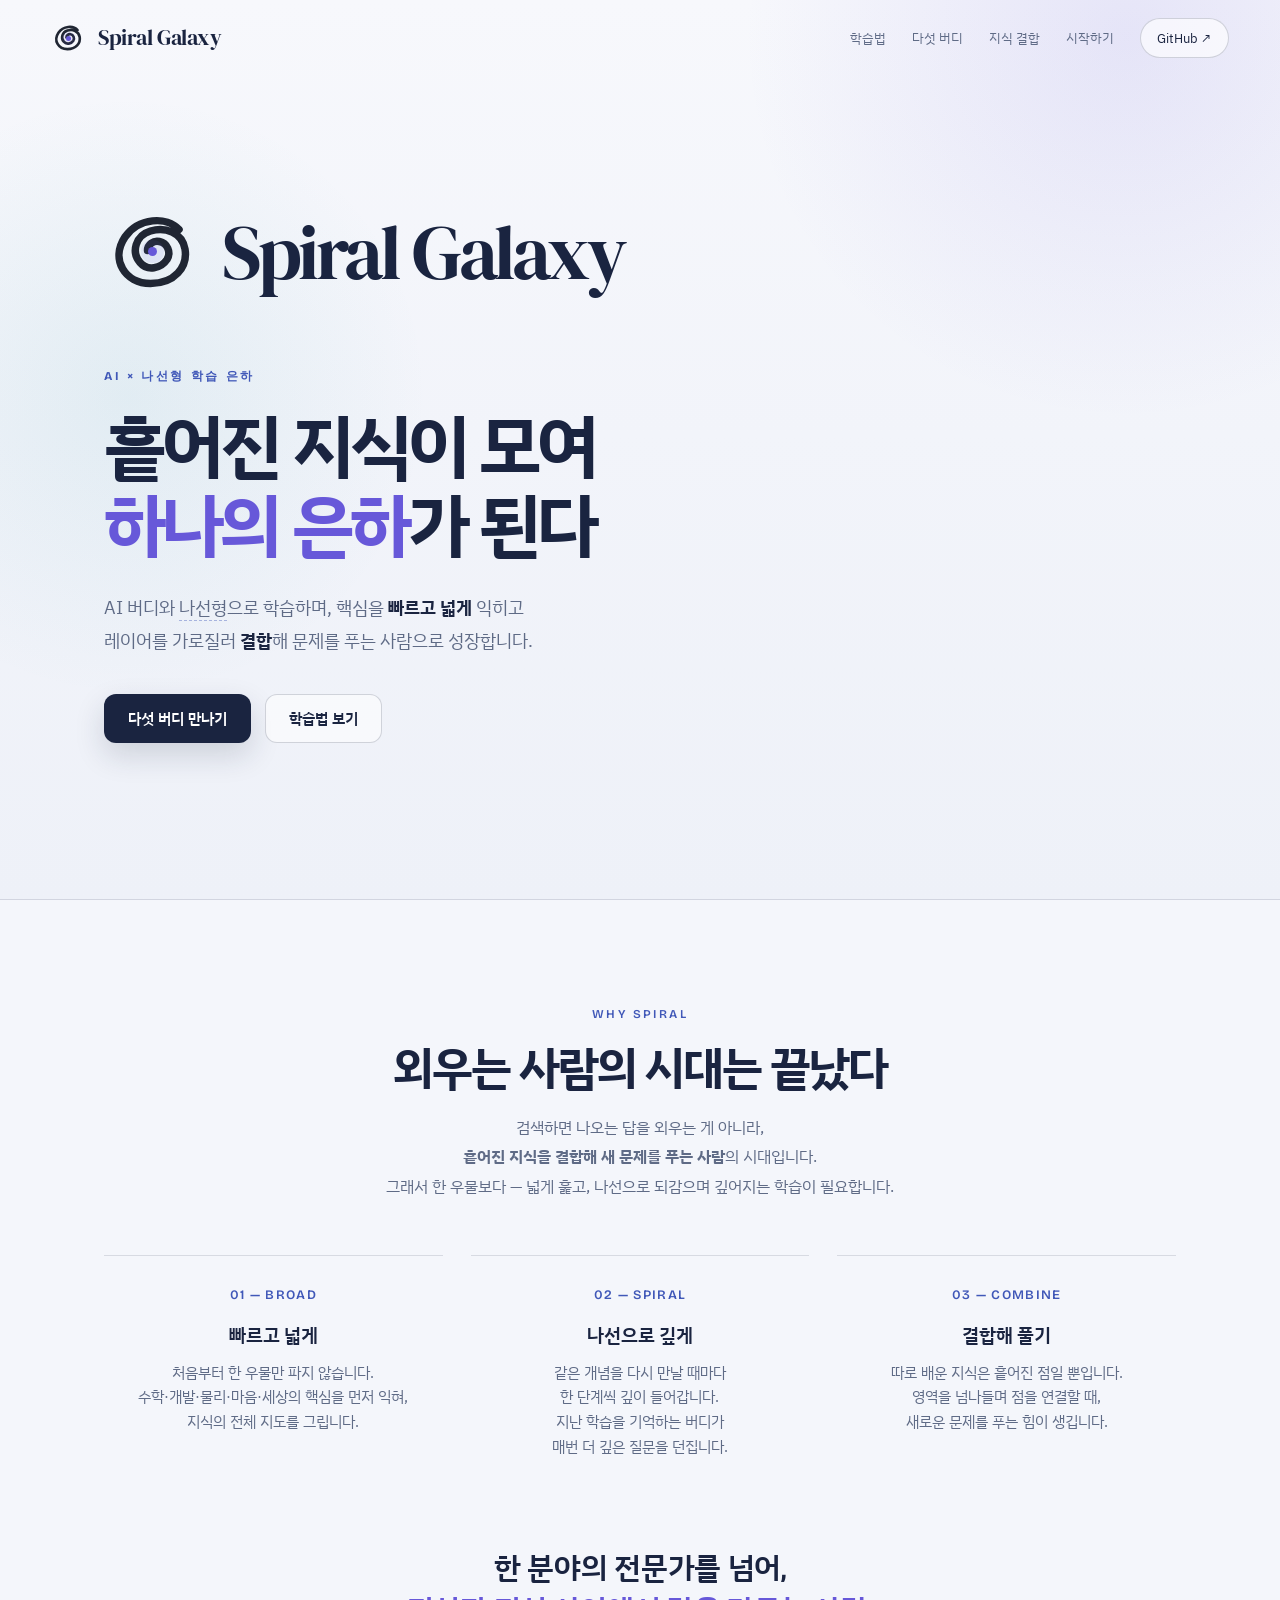
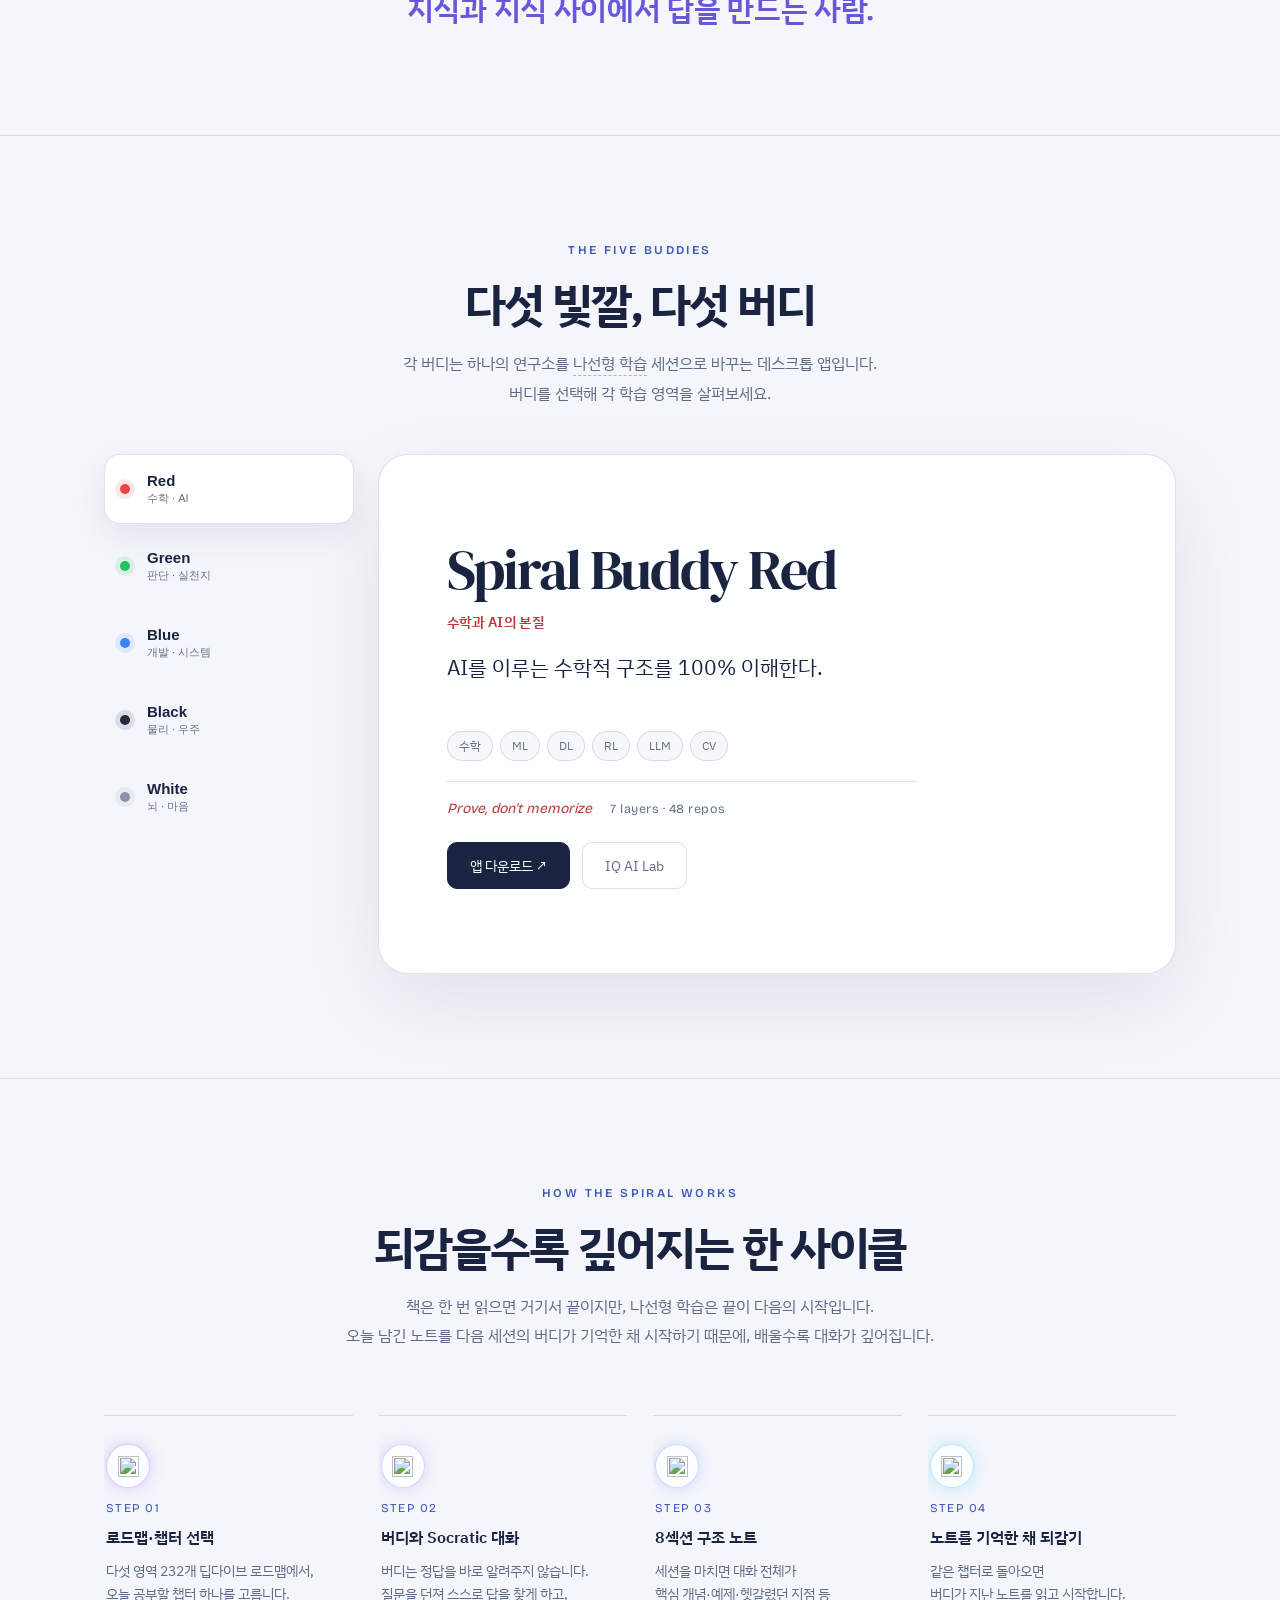
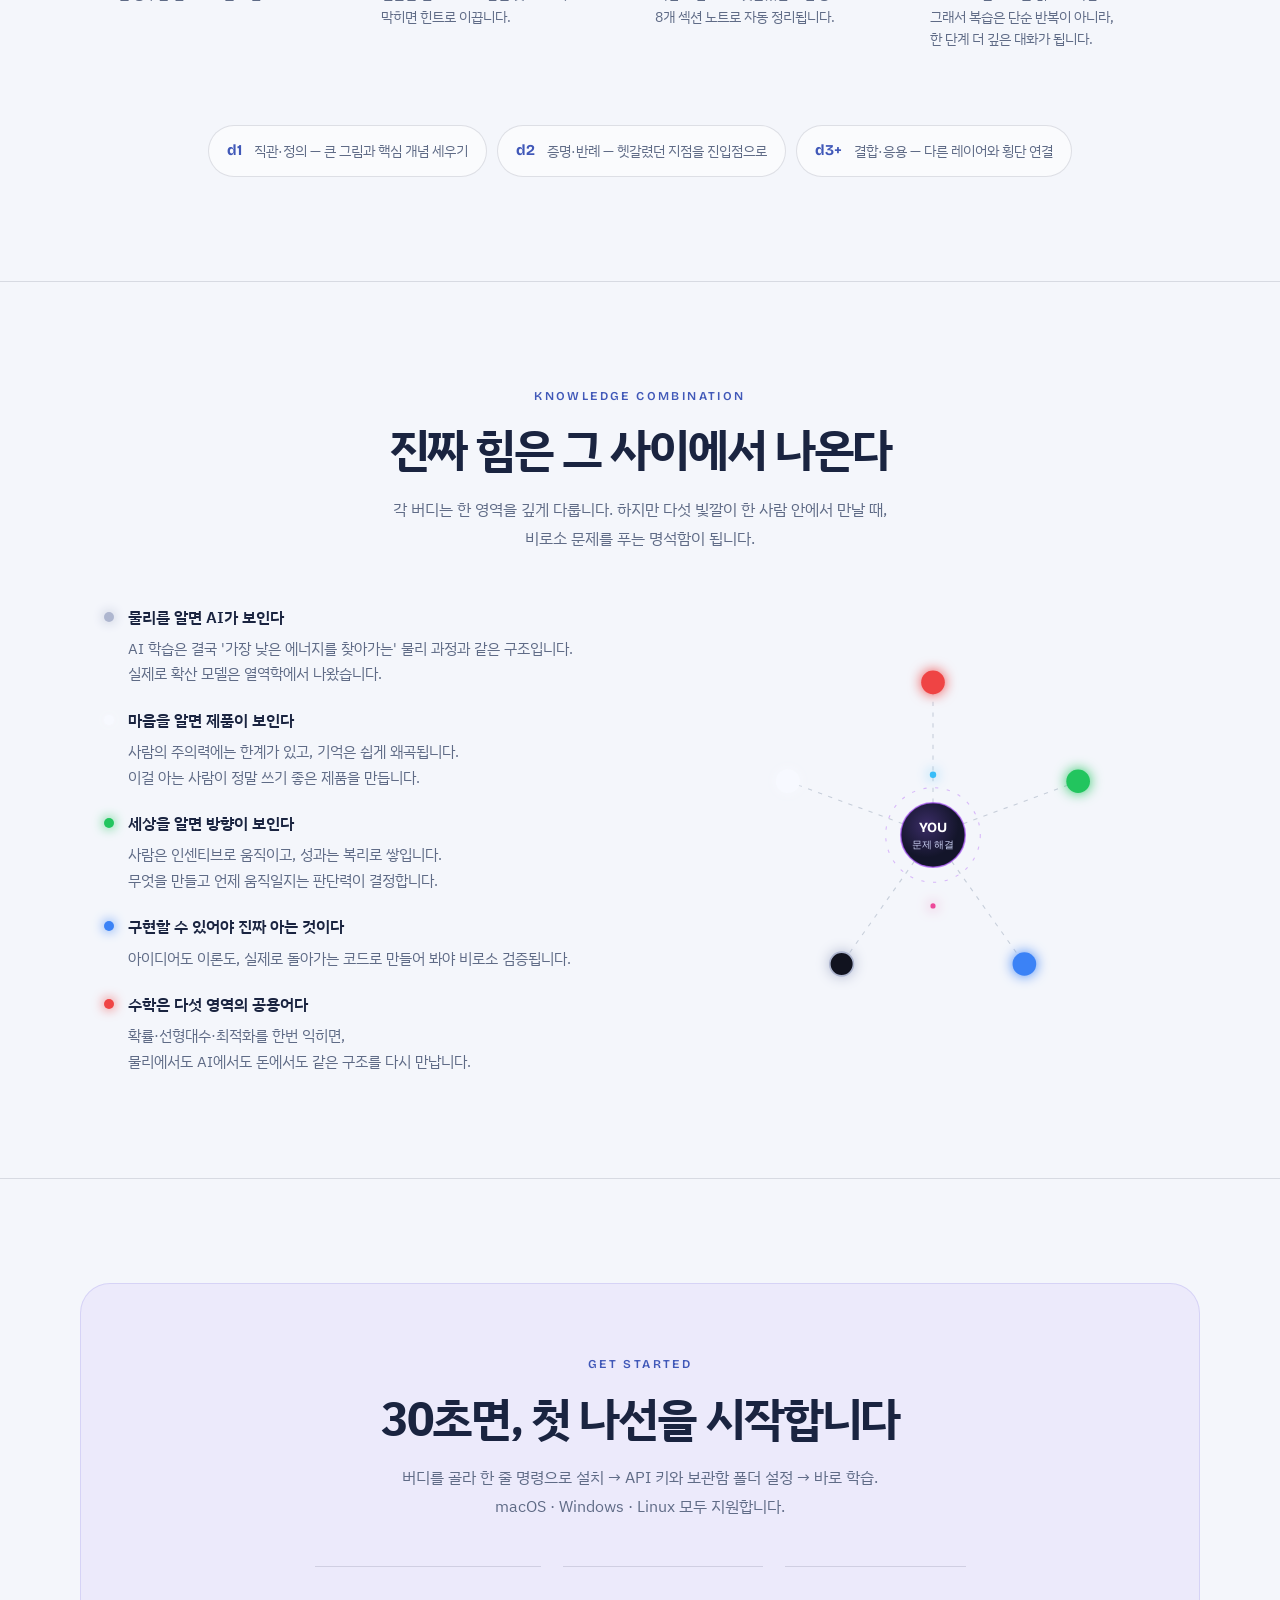
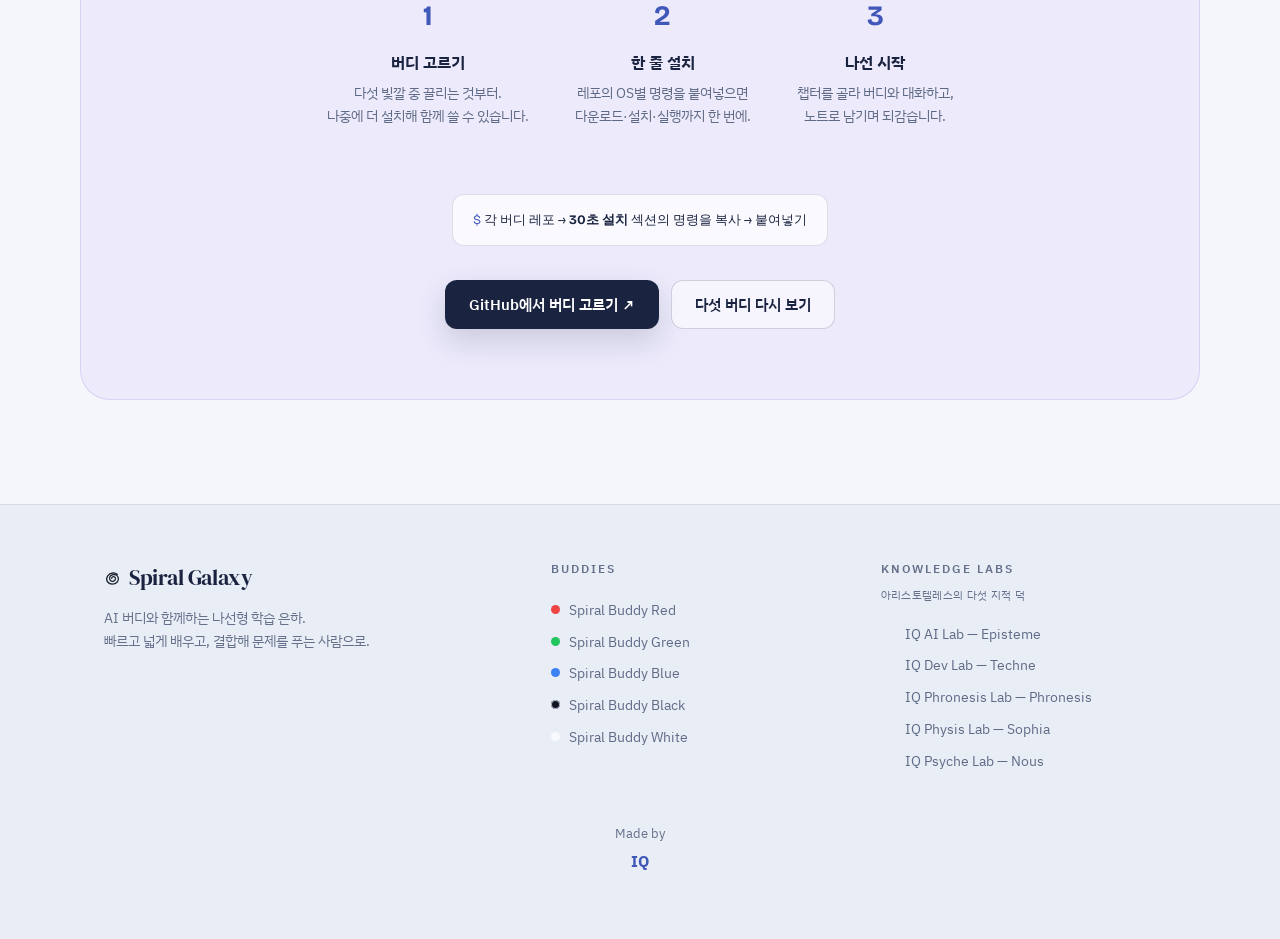
==== commit 5f24735b: "Simplify the footer credit" ====
--- a/index.html
+++ b/index.html
@@ -1022,7 +1022,7 @@
         <a href="https://iq-psyche-lab.github.io" target="_blank" rel="noopener"><img class="lico" src="https://api.iconify.design/lucide/brain.svg?color=%23ec4899" alt="">IQ Psyche Lab — Nous</a>
       </div>
     </div>
-    <div class="fcopy">Made by <a class="iq" href="https://github.com/e9ua1" target="_blank" rel="noopener">IQ</a> <span style="font-style:italic;color:var(--muted)">— I&nbsp;Question</span></div>
+    <div class="fcopy">Made by <a class="iq" href="https://github.com/e9ua1" target="_blank" rel="noopener">IQ</a></div>
   </div>
 </footer>
 
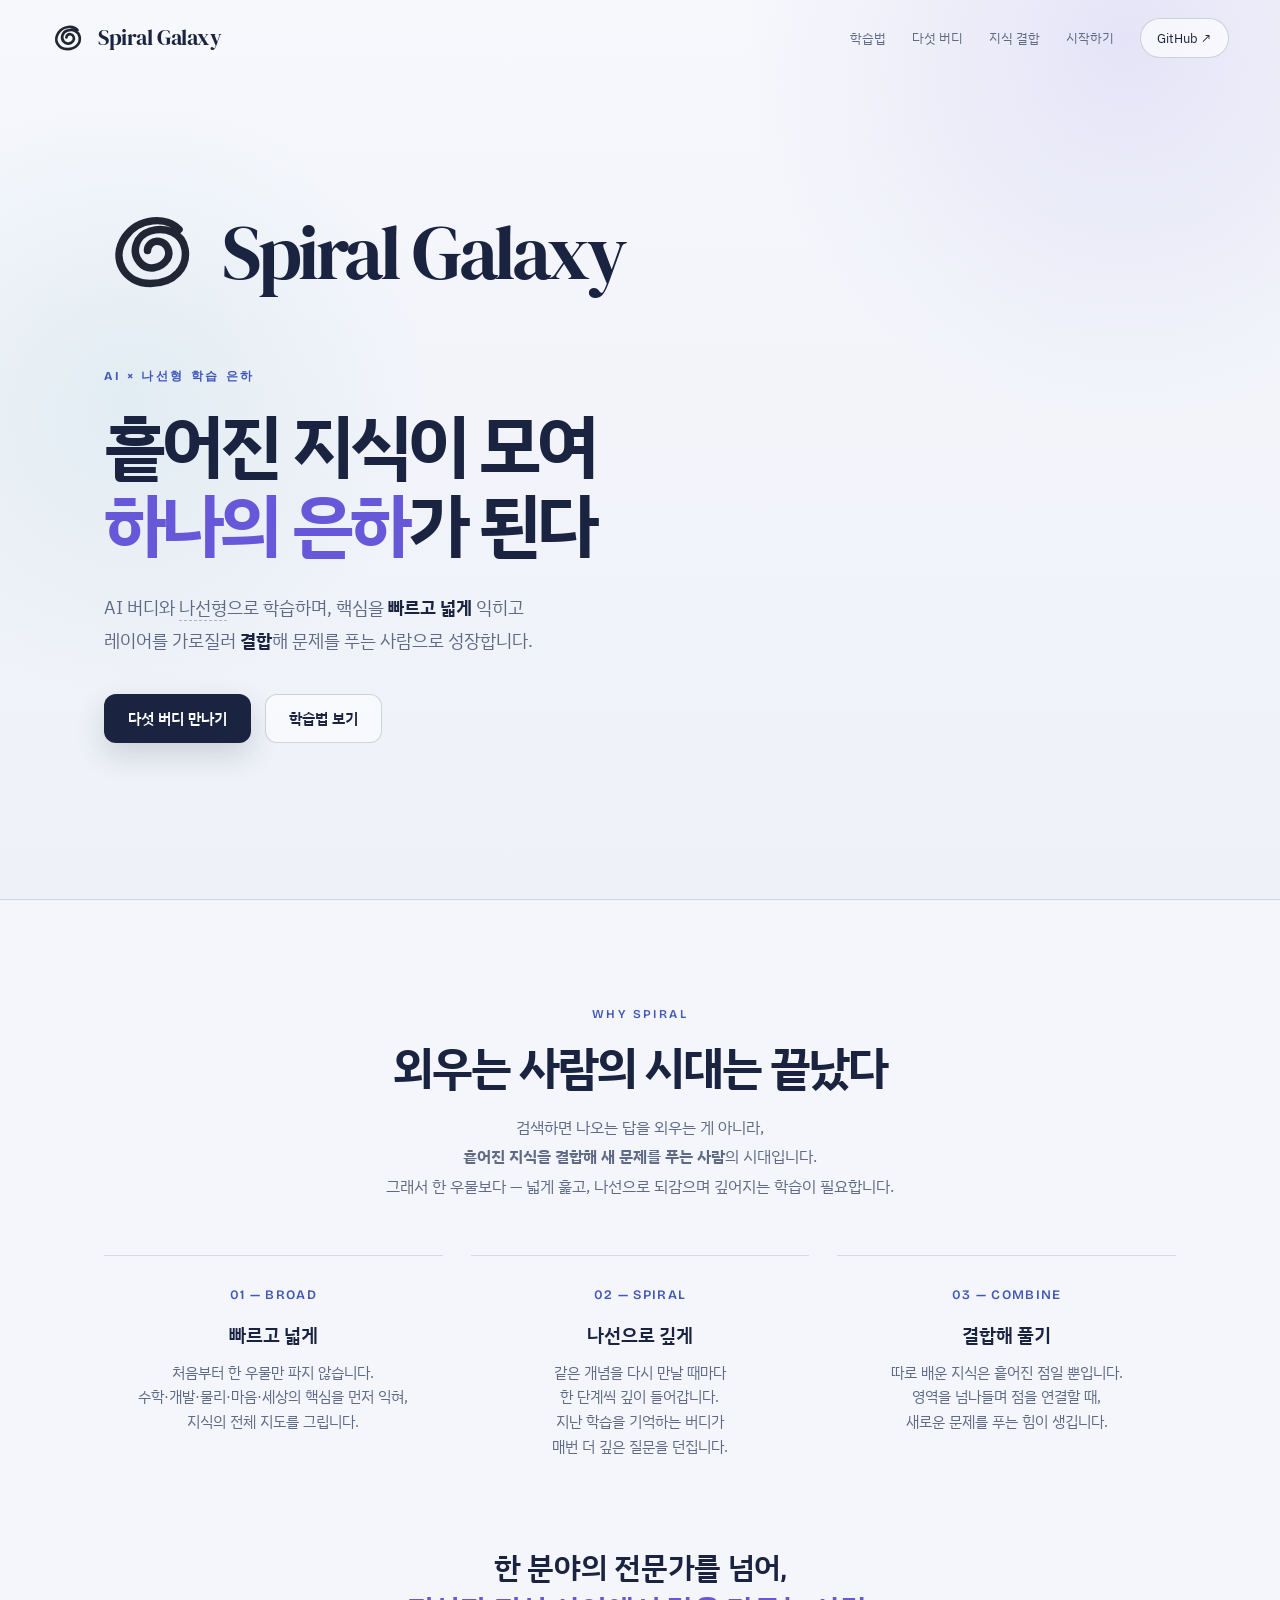
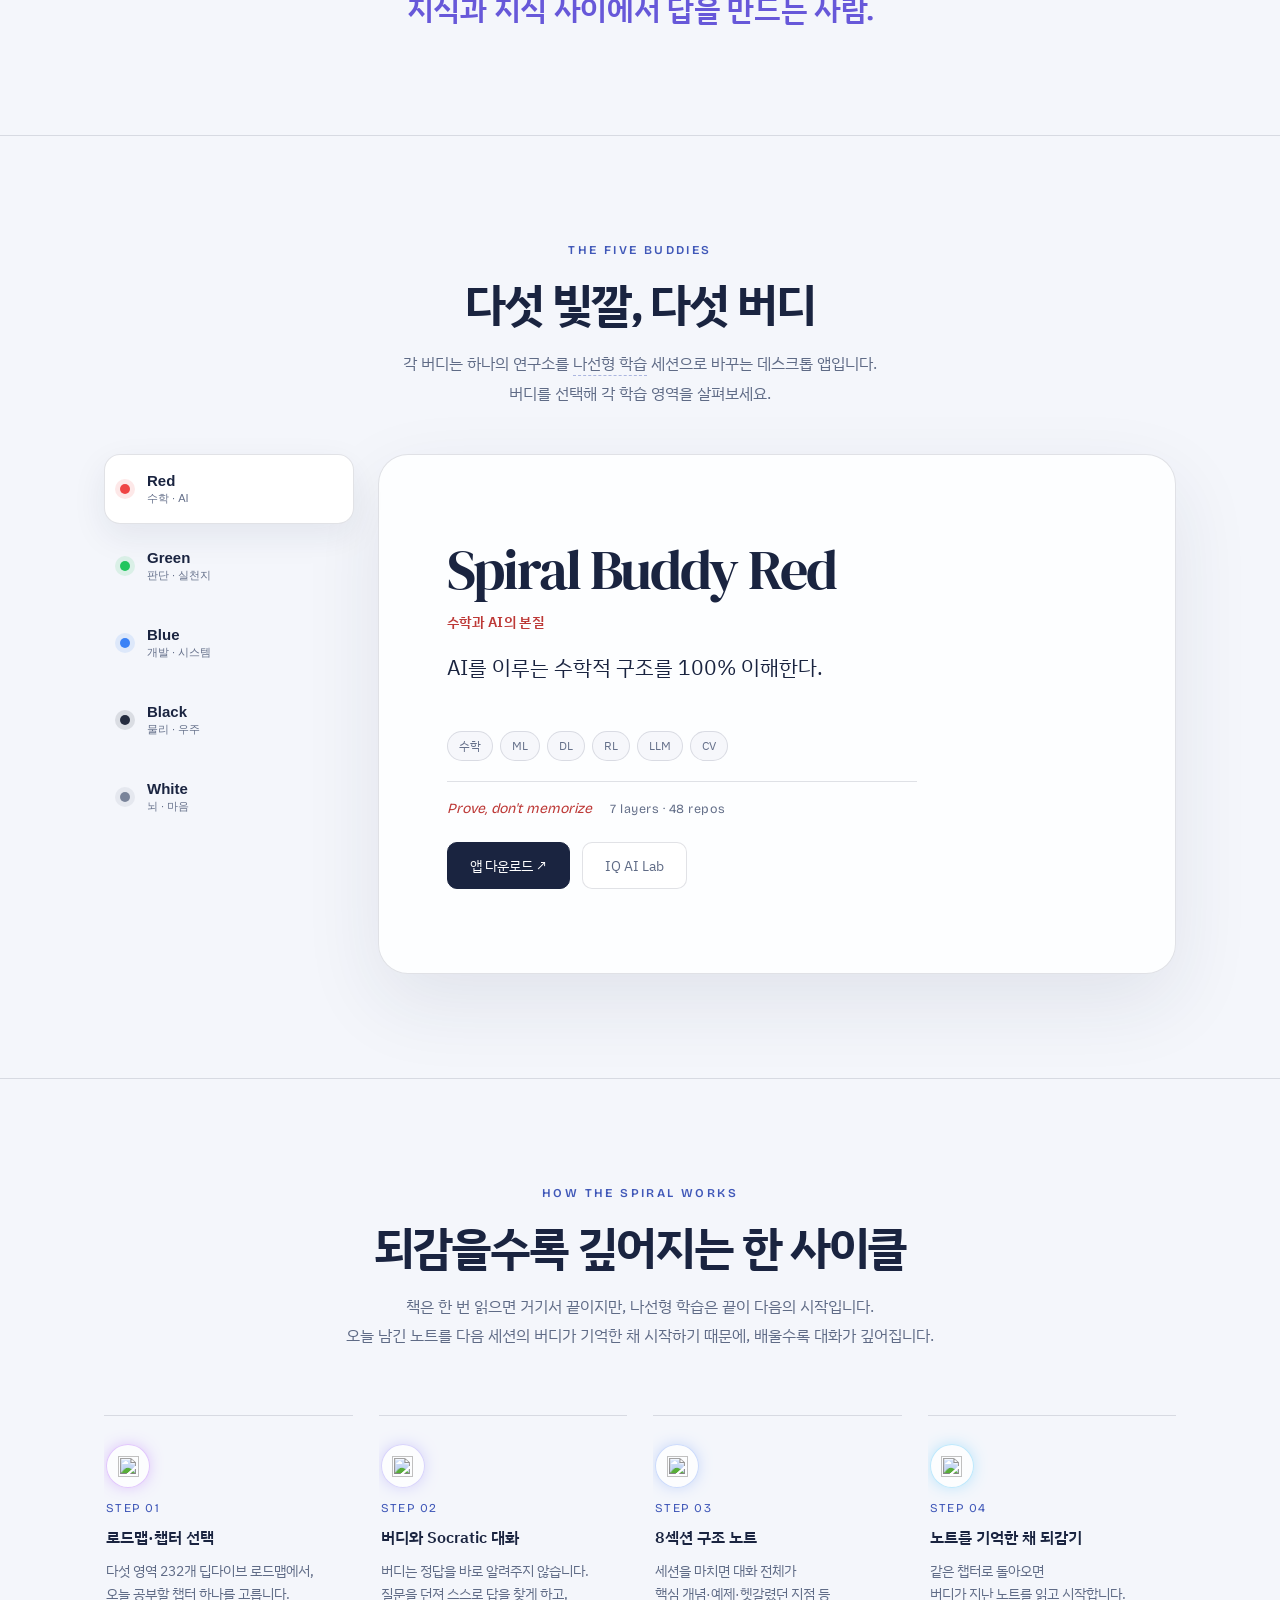
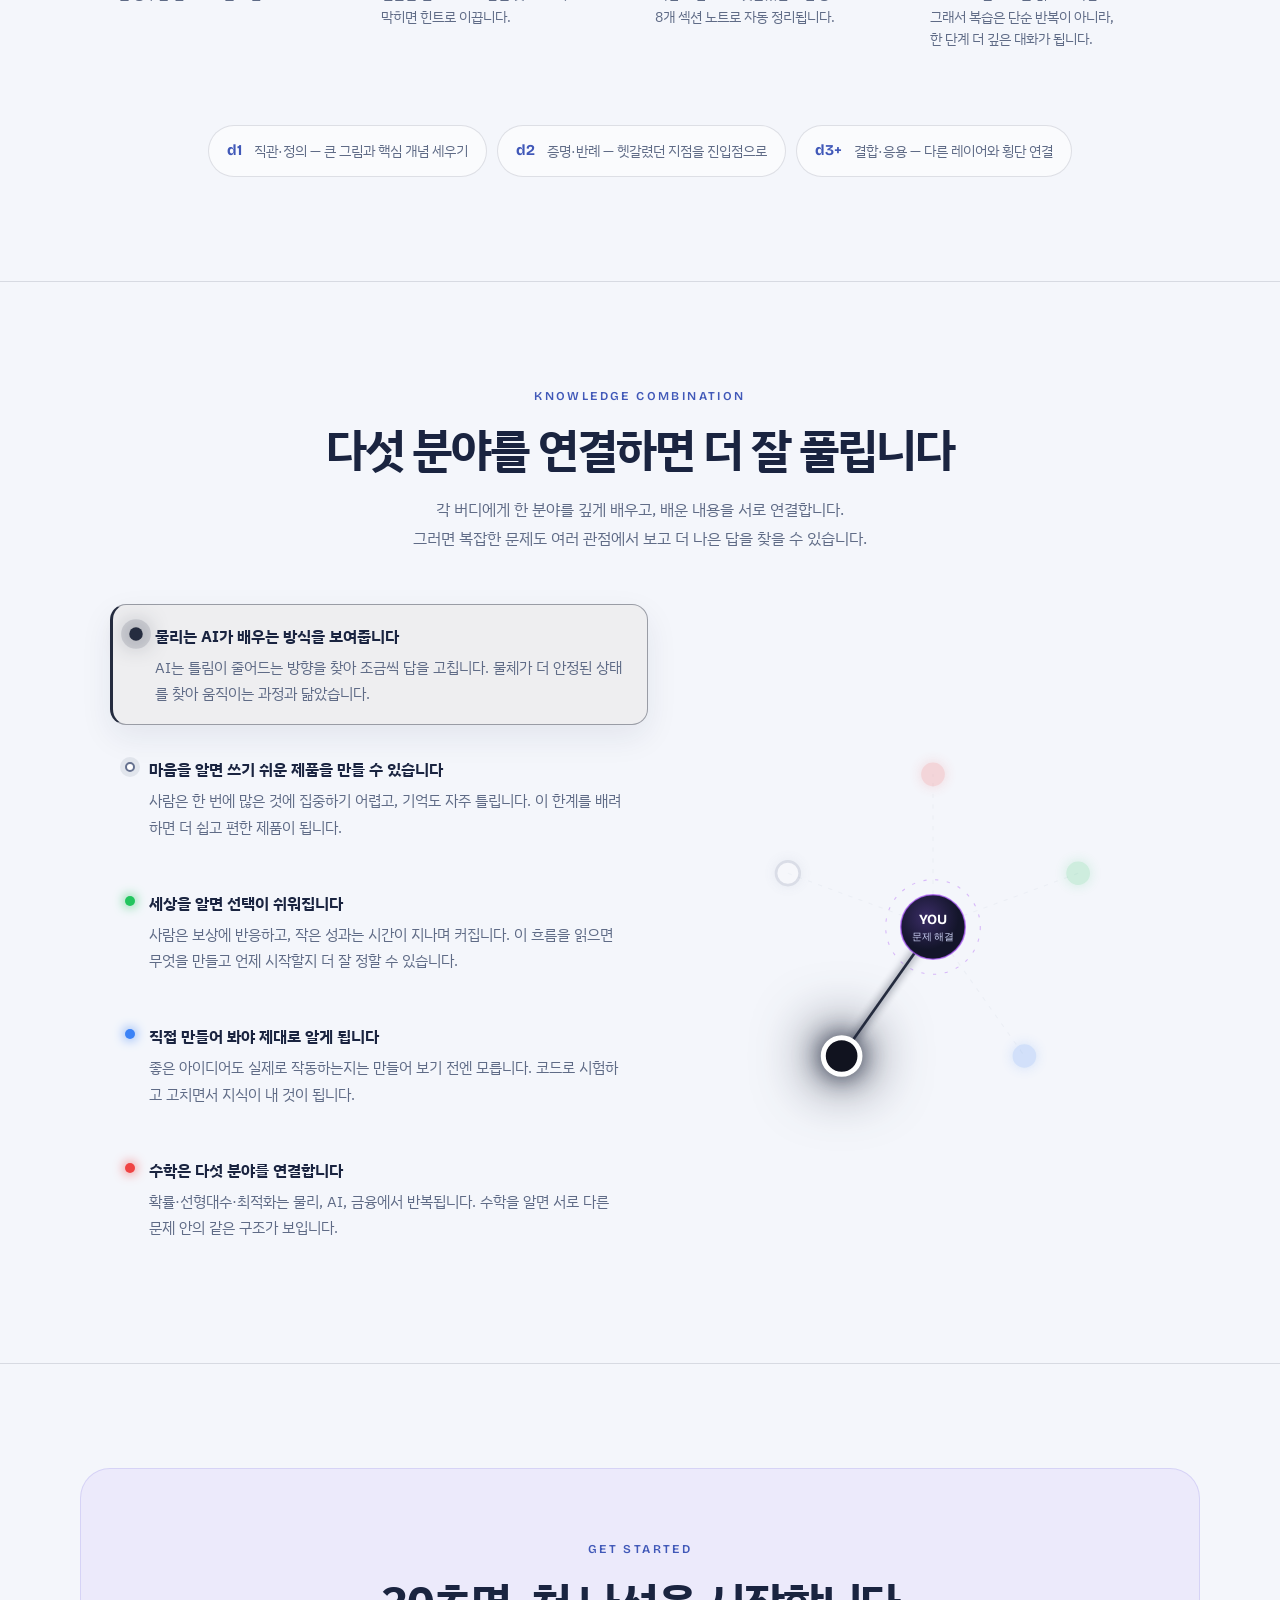
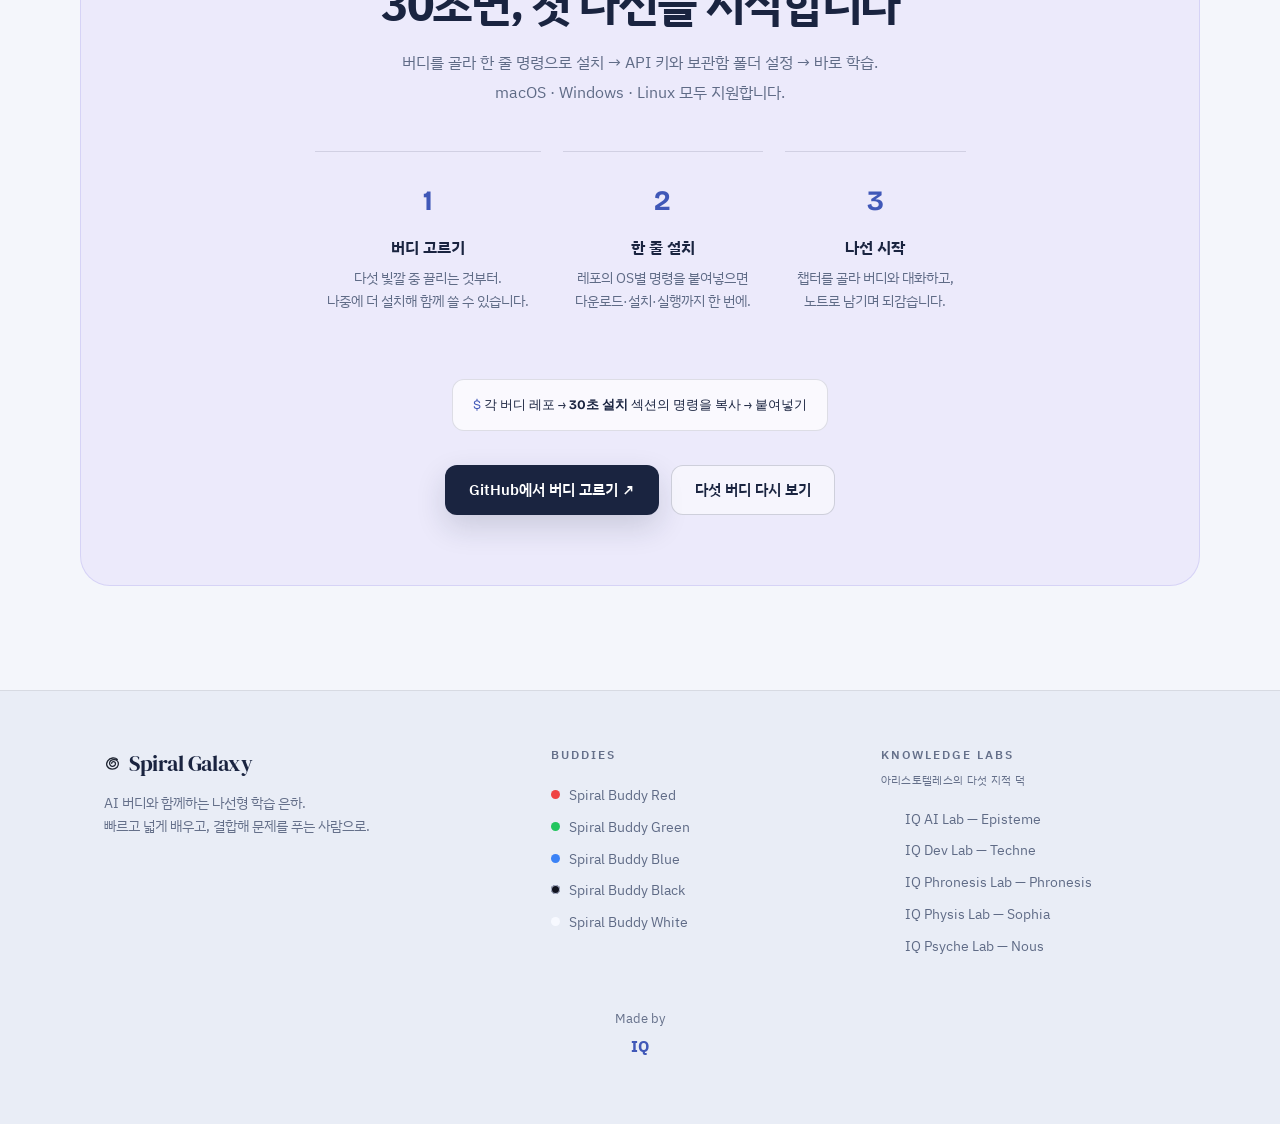
==== commit 92e0a9cb: "Refine tooltips and knowledge connections" ====
--- a/index.html
+++ b/index.html
@@ -182,7 +182,6 @@
 .syn-item p{font-size:15px;color:#b9bedd;line-height:1.7}
 .syn-item p b{display:block;color:var(--ink);font-size:16px;margin-bottom:5px}
 .syn-item{transition:opacity .25s ease}
-.syn-list:hover .syn-item:not(:hover){opacity:.4}
 .syn-item:hover .dot{box-shadow:0 0 16px var(--c),0 0 34px var(--c)}
 .syn-item b{color:var(--ink);font-weight:600}
 .constellation{position:relative;aspect-ratio:1;max-width:430px;margin:0 auto;width:100%}
@@ -281,10 +280,7 @@
 @keyframes nbreathe{50%{transform:scale(1.12);filter:drop-shadow(0 0 9px currentColor) drop-shadow(0 0 20px currentColor)}}
 .constellation:not(.in) .corbit{opacity:0}
 .constellation.in .corbit{animation:linein .8s ease 1.1s backwards}
-.youring{transform-box:view-box;transform-origin:200px 200px;animation:yspin 28s linear infinite}
-.orbdot{transform-box:view-box;transform-origin:200px 200px;animation:yspin 11s linear infinite;filter:drop-shadow(0 0 6px #38bdf8)}
-.orbdot2{transform-box:view-box;transform-origin:200px 200px;animation:yspin 17s linear infinite reverse;filter:drop-shadow(0 0 6px #ec4899)}
-@keyframes yspin{to{transform:rotate(360deg)}}
+.youring{transform-box:view-box;transform-origin:200px 200px}
 .constellation.in .ccenter{animation:linein .8s ease .95s backwards}
 @keyframes linein{from{opacity:0}}
 @keyframes nodein{from{opacity:0;transform:scale(.2)}}
@@ -479,7 +475,7 @@
   .planet,.bpanel{transition:none!important}
   .bstage::before,.btrack-fill,.loop::before{transition:none!important}
   .loop.in::after{animation:none!important;opacity:0}
-  .constellation .cline,.constellation .cnode,.constellation .ccenter,.constellation .corbit,.constellation .youring,.constellation .orbdot,.constellation .orbdot2{animation:none!important;opacity:1!important}
+  .constellation .cline,.constellation .cnode,.constellation .ccenter,.constellation .corbit,.constellation .youring{animation:none!important;opacity:1!important}
 }
 html:not(.js) .showcase{height:auto}
 html:not(.js) .bstage{position:relative;height:auto;min-height:0;display:block;overflow:visible;padding:72px 24px}
@@ -520,15 +516,6 @@
 .brand{gap:13px}
 .nav-mark{position:relative;width:34px;height:34px;display:grid;place-items:center}
 .brand .mark{width:34px;height:34px;animation:none}
-.nav-mark::after{
-  content:'';position:absolute;width:5px;height:5px;left:calc(50% - 2.5px);top:calc(50% - 2.5px);border-radius:50%;
-  background:var(--violet);box-shadow:0 0 0 4px rgba(103,88,217,.1);
-  animation:mark-orbit 7s linear infinite;
-}
-@keyframes mark-orbit{
-  from{transform:rotate(0) translateX(20px)}
-  to{transform:rotate(360deg) translateX(20px)}
-}
 .brand b,.fbrand b{
   font-family:'DM Serif Display',Georgia,serif;
   font-size:22px;font-weight:400;letter-spacing:-.02em;
@@ -560,16 +547,7 @@
   width:100%;height:100%;display:block;
   animation:hero-spiral 18s linear infinite;
 }
-.hero-mark::after{
-  content:'';position:absolute;left:calc(50% - 4.5px);top:calc(50% - 4.5px);width:9px;height:9px;border-radius:50%;
-  background:var(--violet);box-shadow:0 0 0 7px rgba(103,88,217,.09);
-  animation:hero-orbit 9s linear infinite reverse;
-}
 @keyframes hero-spiral{to{transform:rotate(360deg)}}
-@keyframes hero-orbit{
-  from{transform:rotate(0) translateX(clamp(44px,6vw,59px))}
-  to{transform:rotate(360deg) translateX(clamp(44px,6vw,59px))}
-}
 .eyebrow{
   margin:0 0 20px;color:var(--indigo);font-size:12px;font-weight:700;
   letter-spacing:.22em;
@@ -608,6 +586,7 @@
   transform:translateY(14px);filter:none;
   transition:opacity .65s ease,transform .65s cubic-bezier(.2,.7,.2,1);
 }
+.js .reveal.in{filter:none}
 .concept-grid{gap:28px}
 .cstep,.lstep,.s3,.depth{
   border:0;border-top:1px solid var(--line);border-radius:0;background:transparent;
@@ -626,19 +605,29 @@
 .depth{border:1px solid var(--line);border-radius:999px;padding:12px 18px;background:rgba(255,255,255,.58)}
 .depth b{color:var(--indigo)}
 
-.term{border-bottom-color:rgba(64,88,184,.4)}
+.term{border-bottom-color:rgba(64,88,184,.4);z-index:100}
 .term .tip{
+  top:auto;bottom:calc(100% + 14px);box-sizing:border-box;max-width:calc(100vw - 32px);
+  transform:translateX(-50%) translateY(4px);z-index:1000;
   background:#fff;border-color:var(--line);color:var(--muted);
   box-shadow:0 20px 55px rgba(31,42,74,.16);
 }
-.term .tip b{color:var(--ink)}
+.term .tip b{display:flex;align-items:center;gap:8px;color:var(--ink)}
+.tip-mark{width:20px;height:20px;display:block;flex:none}
+.term .tip::after{
+  top:100%;bottom:auto;border:7px solid transparent;border-top-color:#fff;border-bottom-color:transparent;
+  filter:drop-shadow(0 1px 0 rgba(26,36,64,.16));
+}
+.term:hover .tip,.term:focus-visible .tip,.term.open .tip{transform:translateX(-50%) translateY(0)}
+#buddies>.wrap{position:relative;z-index:20}
+#buddies>.showcase{position:relative;z-index:1}
 .chip{
   color:var(--muted);border-color:var(--line);background:rgba(247,248,252,.8);
 }
 
 .showcase{height:auto;margin-top:46px}
 .bstage{
-  position:relative;top:auto;height:auto;min-height:520px;overflow:visible;display:grid;
+  position:relative;top:auto;height:auto;min-height:520px;overflow:visible;display:grid;isolation:auto;
   grid-template-columns:250px minmax(0,1fr);grid-template-areas:'nav info';
   align-items:stretch;gap:24px;max-width:1120px;padding:0 24px;
   --ac:#bd3937;
@@ -701,14 +690,36 @@
 .bi-lab{border-color:var(--line);background:#fff;color:var(--muted)}
 .bi-lab:hover{border-color:var(--indigo);color:var(--ink)}
 
-.syn-list{gap:20px}
-.syn-item p{color:var(--muted)}
-.syn-item p b{color:var(--ink)}
-.cline{stroke:rgba(64,88,120,.25)}
+.syn-list{gap:12px}
+.syn-item{
+  width:100%;padding:17px 18px;border:1px solid transparent;border-left:3px solid transparent;border-radius:16px;
+  background:transparent;color:var(--ink);font:inherit;text-align:left;cursor:pointer;appearance:none;
+  transition:opacity .22s ease,transform .22s ease,background .22s ease,border-color .22s ease,box-shadow .22s ease;
+}
+.syn-item .dot{margin-top:7px;transition:transform .22s ease,box-shadow .22s ease}
+.syn-copy{display:block;color:var(--muted);font-size:15px;line-height:1.75}
+.syn-copy b{display:block;margin-bottom:5px;color:var(--ink);font-size:16px;font-weight:700}
+.syn-item:hover{border-color:color-mix(in srgb,var(--c) 24%,transparent)}
+.syn-list.has-active .syn-item:not(.is-active){opacity:1}
+.syn-item.is-active{
+  opacity:1;border-color:color-mix(in srgb,var(--c) 42%,transparent);border-left-color:var(--c);
+  background:color-mix(in srgb,var(--c) 8%,#fff);box-shadow:0 12px 32px rgba(31,42,74,.08);
+  transform:translateX(6px);
+}
+.syn-item.is-active .dot{transform:scale(1.35);box-shadow:0 0 0 6px color-mix(in srgb,var(--c) 13%,transparent),0 0 18px var(--c)}
+.syn-item[data-k="white"] .dot{background:#fff;border:2px solid #65718f;box-shadow:0 0 0 5px rgba(101,113,143,.13)}
+.syn-item[data-k="white"].is-active .dot{box-shadow:0 0 0 7px rgba(101,113,143,.17),0 0 16px rgba(101,113,143,.5)}
+.cline{stroke:rgba(64,88,120,.25);transition:opacity .22s ease,stroke-width .22s ease,filter .22s ease}
+.cline.hl{opacity:1;stroke-width:2.5;stroke-dasharray:none;filter:drop-shadow(0 0 4px currentColor)}
 .constellation,.constellation.in{transform:none;filter:saturate(.78)}
 .constellation svg{animation:none!important}
 .constellation.in .cnode{animation:nodein .55s cubic-bezier(.3,1.5,.4,1) backwards}
-.constellation[data-hl] .ccenter>circle:nth-of-type(1),.youring,.orbdot,.orbdot2{animation:none}
+.constellation[data-hl] .ccenter>circle:nth-of-type(1){animation:none}
+.constellation[data-hl] .cline:not(.hl),.constellation[data-hl] .cnode:not(.hl){opacity:.18}
+.cnode{transform-box:fill-box;transform-origin:center;transition:opacity .22s ease,transform .22s ease,filter .22s ease}
+.cnode.hl{transform:scale(1.55);stroke:#fff;stroke-width:3;filter:drop-shadow(0 0 8px currentColor) drop-shadow(0 0 18px currentColor)}
+.cnode[data-k="white"]{fill:#fff;stroke:#65718f;stroke-width:2.5;filter:drop-shadow(0 0 6px rgba(101,113,143,.55))}
+.cnode[data-k="white"].hl{stroke:#65718f;stroke-width:4;filter:drop-shadow(0 0 8px rgba(101,113,143,.8)) drop-shadow(0 0 18px rgba(101,113,143,.6))}
 .cstep::after,.s3::after,.lstep::after{display:none}
 
 .start>.wrap{
@@ -754,6 +765,16 @@
   .hero h1{font-size:38px}
   .binfo{min-height:560px}
 }
+@media(max-width:520px){
+  .hero p.lead,#buddies .lede{position:relative}
+  .hero .term,#buddies .term{position:static}
+  .term .tip{
+    left:50%;width:min(320px,calc(100vw - 32px));max-width:none;
+    transform:translateX(-50%) translateY(4px);
+  }
+  .term:hover .tip,.term:focus-visible .tip,.term.open .tip{transform:translateX(-50%) translateY(0)}
+  .term .tip::after{display:none}
+}
 @media(max-height:560px){
   .js .bpanel{
     margin:0;padding:0;border:0;border-radius:0;background:transparent;
@@ -762,8 +783,9 @@
   .js .bpanel.is-active{opacity:1!important;visibility:visible!important;pointer-events:auto!important;transform:none!important}
 }
 @media (prefers-reduced-motion: reduce){
-  .nav-mark::after,.hero-mark img,.hero-mark::after{animation:none!important}
+  .hero-mark img{animation:none!important}
   .bdot,.bpanel,.js .bpanel{transition:none!important}
+  .syn-item,.syn-item .dot,.cline,.cnode{transition:none!important}
 }
 .sig em{font-style:italic;color:var(--muted)}
 </style>
@@ -795,7 +817,7 @@
     </div>
     <div class="eyebrow">AI × 나선형 학습 은하</div>
     <h1>흩어진 지식이 모여<br><span class="glow">하나의 은하</span>가 된다</h1>
-    <p class="lead">AI 버디와 <span class="term" role="button" tabindex="0" aria-expanded="false">나선형<span class="tip"><b>🌀 나선형 학습이란?</b>한 번에 전부 이해하려 하지 않습니다.<br>같은 개념으로 여러 번 돌아오며,<br>그때마다 한 단계 더 깊이 파고듭니다.<br><br>처음엔 직관, 다음엔 원리, 그다음엔 응용 —<br>같은 자리를 도는 듯해도<br>매번 한 층 위에서 돌아서 '나선'입니다.</span></span>으로 학습하며, 핵심을 <b>빠르고 넓게</b> 익히고<br>레이어를 가로질러 <b>결합</b>해 문제를 푸는 사람으로 성장합니다.</p>
+    <p class="lead">AI 버디와 <span class="term" role="button" tabindex="0" aria-label="나선형 학습 설명 보기" aria-expanded="false" aria-describedby="spiral-tip-hero">나선형<span class="tip" id="spiral-tip-hero" role="tooltip"><b><img class="tip-mark" src="/spiral-mark.svg" alt="">나선형 학습이란?</b>한 번에 전부 이해하려 하지 않습니다.<br>같은 개념으로 여러 번 돌아오며,<br>그때마다 한 단계 더 깊이 파고듭니다.<br><br>처음엔 직관, 다음엔 원리, 그다음엔 응용 —<br>같은 자리를 도는 듯해도<br>매번 한 층 위에서 돌아서 '나선'입니다.</span></span>으로 학습하며, 핵심을 <b>빠르고 넓게</b> 익히고<br>레이어를 가로질러 <b>결합</b>해 문제를 푸는 사람으로 성장합니다.</p>
     <div class="cta">
       <a class="btn btn-primary" href="#buddies">다섯 버디 만나기</a>
       <a class="btn btn-ghost" href="#concept">학습법 보기</a>
@@ -838,7 +860,7 @@
     <div class="reveal center">
       <div class="kicker">The Five Buddies</div>
       <h2 class="title">다섯 빛깔, 다섯 버디</h2>
-      <p class="lede">각 버디는 하나의 연구소를 <span class="term" role="button" tabindex="0" aria-expanded="false">나선형 학습<span class="tip"><b>🌀 나선형 학습이란?</b>한 번에 전부 이해하려 하지 않습니다.<br>같은 개념으로 여러 번 돌아오며,<br>그때마다 한 단계 더 깊이 파고듭니다.<br><br>처음엔 직관, 다음엔 원리, 그다음엔 응용 —<br>같은 자리를 도는 듯해도<br>매번 한 층 위에서 돌아서 '나선'입니다.</span></span> 세션으로 바꾸는 데스크톱 앱입니다.<br>버디를 선택해 각 학습 영역을 살펴보세요.</p>
+      <p class="lede">각 버디는 하나의 연구소를 <span class="term" role="button" tabindex="0" aria-label="나선형 학습 설명 보기" aria-expanded="false" aria-describedby="spiral-tip-buddies">나선형 학습<span class="tip" id="spiral-tip-buddies" role="tooltip"><b><img class="tip-mark" src="/spiral-mark.svg" alt="">나선형 학습이란?</b>한 번에 전부 이해하려 하지 않습니다.<br>같은 개념으로 여러 번 돌아오며,<br>그때마다 한 단계 더 깊이 파고듭니다.<br><br>처음엔 직관, 다음엔 원리, 그다음엔 응용 —<br>같은 자리를 도는 듯해도<br>매번 한 층 위에서 돌아서 '나선'입니다.</span></span> 세션으로 바꾸는 데스크톱 앱입니다.<br>버디를 선택해 각 학습 영역을 살펴보세요.</p>
     </div>
   </div>
 
@@ -849,7 +871,7 @@
         <button type="button" class="bdot" id="buddy-tab-1" role="tab" aria-selected="false" aria-controls="buddy-panel-1" data-i="1" style="--dot:#22c55e" tabindex="-1"><i aria-hidden="true"></i><span><b>Green</b><small>판단 · 실천지</small></span></button>
         <button type="button" class="bdot" id="buddy-tab-2" role="tab" aria-selected="false" aria-controls="buddy-panel-2" data-i="2" style="--dot:#3b82f6" tabindex="-1"><i aria-hidden="true"></i><span><b>Blue</b><small>개발 · 시스템</small></span></button>
         <button type="button" class="bdot" id="buddy-tab-3" role="tab" aria-selected="false" aria-controls="buddy-panel-3" data-i="3" style="--dot:#252c3f" tabindex="-1"><i aria-hidden="true"></i><span><b>Black</b><small>물리 · 우주</small></span></button>
-        <button type="button" class="bdot" id="buddy-tab-4" role="tab" aria-selected="false" aria-controls="buddy-panel-4" data-i="4" style="--dot:#8b93a8" tabindex="-1"><i aria-hidden="true"></i><span><b>White</b><small>뇌 · 마음</small></span></button>
+        <button type="button" class="bdot" id="buddy-tab-4" role="tab" aria-selected="false" aria-controls="buddy-panel-4" data-i="4" style="--dot:#7a849a" tabindex="-1"><i aria-hidden="true"></i><span><b>White</b><small>뇌 · 마음</small></span></button>
       </div>
       <div class="binfo">
         <article class="bpanel is-active" id="buddy-panel-0" role="tabpanel" aria-labelledby="buddy-tab-0" data-i="0" style="--ac:#bd3937">
@@ -925,16 +947,16 @@
   <div class="wrap">
     <div class="reveal center">
       <div class="kicker">Knowledge Combination</div>
-      <h2 class="title">진짜 힘은 그 사이에서 나온다</h2>
-      <p class="lede">각 버디는 한 영역을 깊게 다룹니다. 하지만 다섯 빛깔이 한 사람 안에서 만날 때,<br>비로소 문제를 푸는 명석함이 됩니다.</p>
+      <h2 class="title">다섯 분야를 연결하면 더 잘 풀립니다</h2>
+      <p class="lede">각 버디에게 한 분야를 깊게 배우고, 배운 내용을 서로 연결합니다.<br>그러면 복잡한 문제도 여러 관점에서 보고 더 나은 답을 찾을 수 있습니다.</p>
     </div>
     <div class="syn">
       <div class="syn-list">
-        <div class="syn-item reveal" data-k="black" style="--c:var(--black)"><span class="dot"></span><p><b>물리를 알면 AI가 보인다</b>AI 학습은 결국 '가장 낮은 에너지를 찾아가는' 물리 과정과 같은 구조입니다.<br>실제로 확산 모델은 열역학에서 나왔습니다.</p></div>
-        <div class="syn-item reveal" data-k="white" style="--c:var(--white)"><span class="dot"></span><p><b>마음을 알면 제품이 보인다</b>사람의 주의력에는 한계가 있고, 기억은 쉽게 왜곡됩니다.<br>이걸 아는 사람이 정말 쓰기 좋은 제품을 만듭니다.</p></div>
-        <div class="syn-item reveal" data-k="green" style="--c:var(--green)"><span class="dot"></span><p><b>세상을 알면 방향이 보인다</b>사람은 인센티브로 움직이고, 성과는 복리로 쌓입니다.<br>무엇을 만들고 언제 움직일지는 판단력이 결정합니다.</p></div>
-        <div class="syn-item reveal" data-k="blue" style="--c:var(--blue)"><span class="dot"></span><p><b>구현할 수 있어야 진짜 아는 것이다</b>아이디어도 이론도, 실제로 돌아가는 코드로 만들어 봐야 비로소 검증됩니다.</p></div>
-        <div class="syn-item reveal" data-k="red" style="--c:var(--red)"><span class="dot"></span><p><b>수학은 다섯 영역의 공용어다</b>확률·선형대수·최적화를 한번 익히면,<br>물리에서도 AI에서도 돈에서도 같은 구조를 다시 만납니다.</p></div>
+        <button type="button" class="syn-item is-active" data-k="black" style="--c:#252c3f" aria-pressed="true"><span class="dot" aria-hidden="true"></span><span class="syn-copy"><b>물리는 AI가 배우는 방식을 보여줍니다</b>AI는 틀림이 줄어드는 방향을 찾아 조금씩 답을 고칩니다. 물체가 더 안정된 상태를 찾아 움직이는 과정과 닮았습니다.</span></button>
+        <button type="button" class="syn-item" data-k="white" style="--c:#65718f" aria-pressed="false"><span class="dot" aria-hidden="true"></span><span class="syn-copy"><b>마음을 알면 쓰기 쉬운 제품을 만들 수 있습니다</b>사람은 한 번에 많은 것에 집중하기 어렵고, 기억도 자주 틀립니다. 이 한계를 배려하면 더 쉽고 편한 제품이 됩니다.</span></button>
+        <button type="button" class="syn-item" data-k="green" style="--c:var(--green)" aria-pressed="false"><span class="dot" aria-hidden="true"></span><span class="syn-copy"><b>세상을 알면 선택이 쉬워집니다</b>사람은 보상에 반응하고, 작은 성과는 시간이 지나며 커집니다. 이 흐름을 읽으면 무엇을 만들고 언제 시작할지 더 잘 정할 수 있습니다.</span></button>
+        <button type="button" class="syn-item" data-k="blue" style="--c:var(--blue)" aria-pressed="false"><span class="dot" aria-hidden="true"></span><span class="syn-copy"><b>직접 만들어 봐야 제대로 알게 됩니다</b>좋은 아이디어도 실제로 작동하는지는 만들어 보기 전엔 모릅니다. 코드로 시험하고 고치면서 지식이 내 것이 됩니다.</span></button>
+        <button type="button" class="syn-item" data-k="red" style="--c:var(--red)" aria-pressed="false"><span class="dot" aria-hidden="true"></span><span class="syn-copy"><b>수학은 다섯 분야를 연결합니다</b>확률·선형대수·최적화는 물리, AI, 금융에서 반복됩니다. 수학을 알면 서로 다른 문제 안의 같은 구조가 보입니다.</span></button>
       </div>
       <div class="constellation reveal">
         <svg viewBox="0 0 400 400" aria-hidden="true">
@@ -949,13 +971,11 @@
             <circle class="cnode" data-k="red" cx="200" cy="58"  r="11" fill="#ef4444" style="color:#ef4444"/>
             <circle class="cnode" data-k="green" cx="335" cy="150" r="11" fill="#22c55e" style="color:#22c55e"/>
             <circle class="cnode" data-k="blue" cx="285" cy="320" r="11" fill="#3b82f6" style="color:#3b82f6"/>
-            <circle class="cnode" data-k="black" cx="115" cy="320" r="11" fill="#11131f" stroke="#aeb6cf" stroke-width="1.5" style="color:#aeb6cf"/>
-            <circle class="cnode" data-k="white" cx="65"  cy="150" r="11" fill="#f7f9ff" style="color:#f7f9ff"/>
+            <circle class="cnode" data-k="black" cx="115" cy="320" r="11" fill="#11131f" stroke="#65718f" stroke-width="1.5" style="color:#252c3f"/>
+            <circle class="cnode" data-k="white" cx="65"  cy="150" r="11" fill="#fff" stroke="#65718f" stroke-width="2.5" style="color:#65718f"/>
           </g>
           <g class="corbit">
             <circle class="youring" cx="200" cy="200" r="44" fill="none" stroke="rgba(168,85,247,.38)" stroke-width="1" stroke-dasharray="3 8"/>
-            <circle class="orbdot" cx="200" cy="144" r="3" fill="#38bdf8"/>
-            <circle class="orbdot2" cx="200" cy="266" r="2.4" fill="#ec4899"/>
           </g>
           <g class="ccenter">
             <circle cx="200" cy="200" r="30" fill="url(#cg)"/>
@@ -1088,18 +1108,30 @@
 // ---------- constellation ↔ syn-item link ----------
 const cons=document.querySelector('.constellation');
 if(cons){
-  const COLS={red:'#ef4444',green:'#22c55e',blue:'#3b82f6',black:'#aeb6cf',white:'#f7f9ff'};
-  document.querySelectorAll('.syn-item').forEach(it=>{
+  const COLS={red:'#ef4444',green:'#22c55e',blue:'#3b82f6',black:'#252c3f',white:'#65718f'};
+  const synList=document.querySelector('.syn-list');
+  const synItems=[...document.querySelectorAll('.syn-item')];
+  const activateConnection=it=>{
     const k=it.dataset.k;if(!k)return;
-    it.addEventListener('pointerenter',()=>{
-      cons.dataset.hl=k;
-      cons.querySelectorAll(`[data-k="${k}"]`).forEach(e=>{e.classList.add('hl');if(e.tagName==='line')e.style.stroke=COLS[k];});
+    synList.classList.add('has-active');
+    synItems.forEach(item=>{
+      const active=item===it;
+      item.classList.toggle('is-active',active);
+      item.setAttribute('aria-pressed',String(active));
     });
-    it.addEventListener('pointerleave',()=>{
-      delete cons.dataset.hl;
-      cons.querySelectorAll('.hl').forEach(e=>{e.classList.remove('hl');e.style.stroke='';});
+    cons.dataset.hl=k;
+    cons.querySelectorAll('.hl').forEach(e=>{e.classList.remove('hl');e.style.stroke='';e.style.color='';});
+    cons.querySelectorAll(`[data-k="${k}"]`).forEach(e=>{
+      e.classList.add('hl');
+      if(e.tagName==='line'){e.style.stroke=COLS[k];e.style.color=COLS[k];}
     });
+  };
+  synItems.forEach(it=>{
+    it.addEventListener('pointerenter',()=>activateConnection(it));
+    it.addEventListener('focus',()=>activateConnection(it));
+    it.addEventListener('click',()=>activateConnection(it));
   });
+  activateConnection(synItems[0]);
 }
 
 // ---------- 용어 툴팁: 터치 토글 ----------
@@ -1117,6 +1149,7 @@
     if(e.key==='Enter'||e.key===' '){e.preventDefault();toggle();}
     if(e.key==='Escape'){t.classList.remove('open');t.setAttribute('aria-expanded','false');}
   });
+  t.addEventListener('blur',()=>{t.classList.remove('open');t.setAttribute('aria-expanded','false');});
 });
 document.addEventListener('click',()=>document.querySelectorAll('.term.open').forEach(t=>{
   t.classList.remove('open');t.setAttribute('aria-expanded','false');
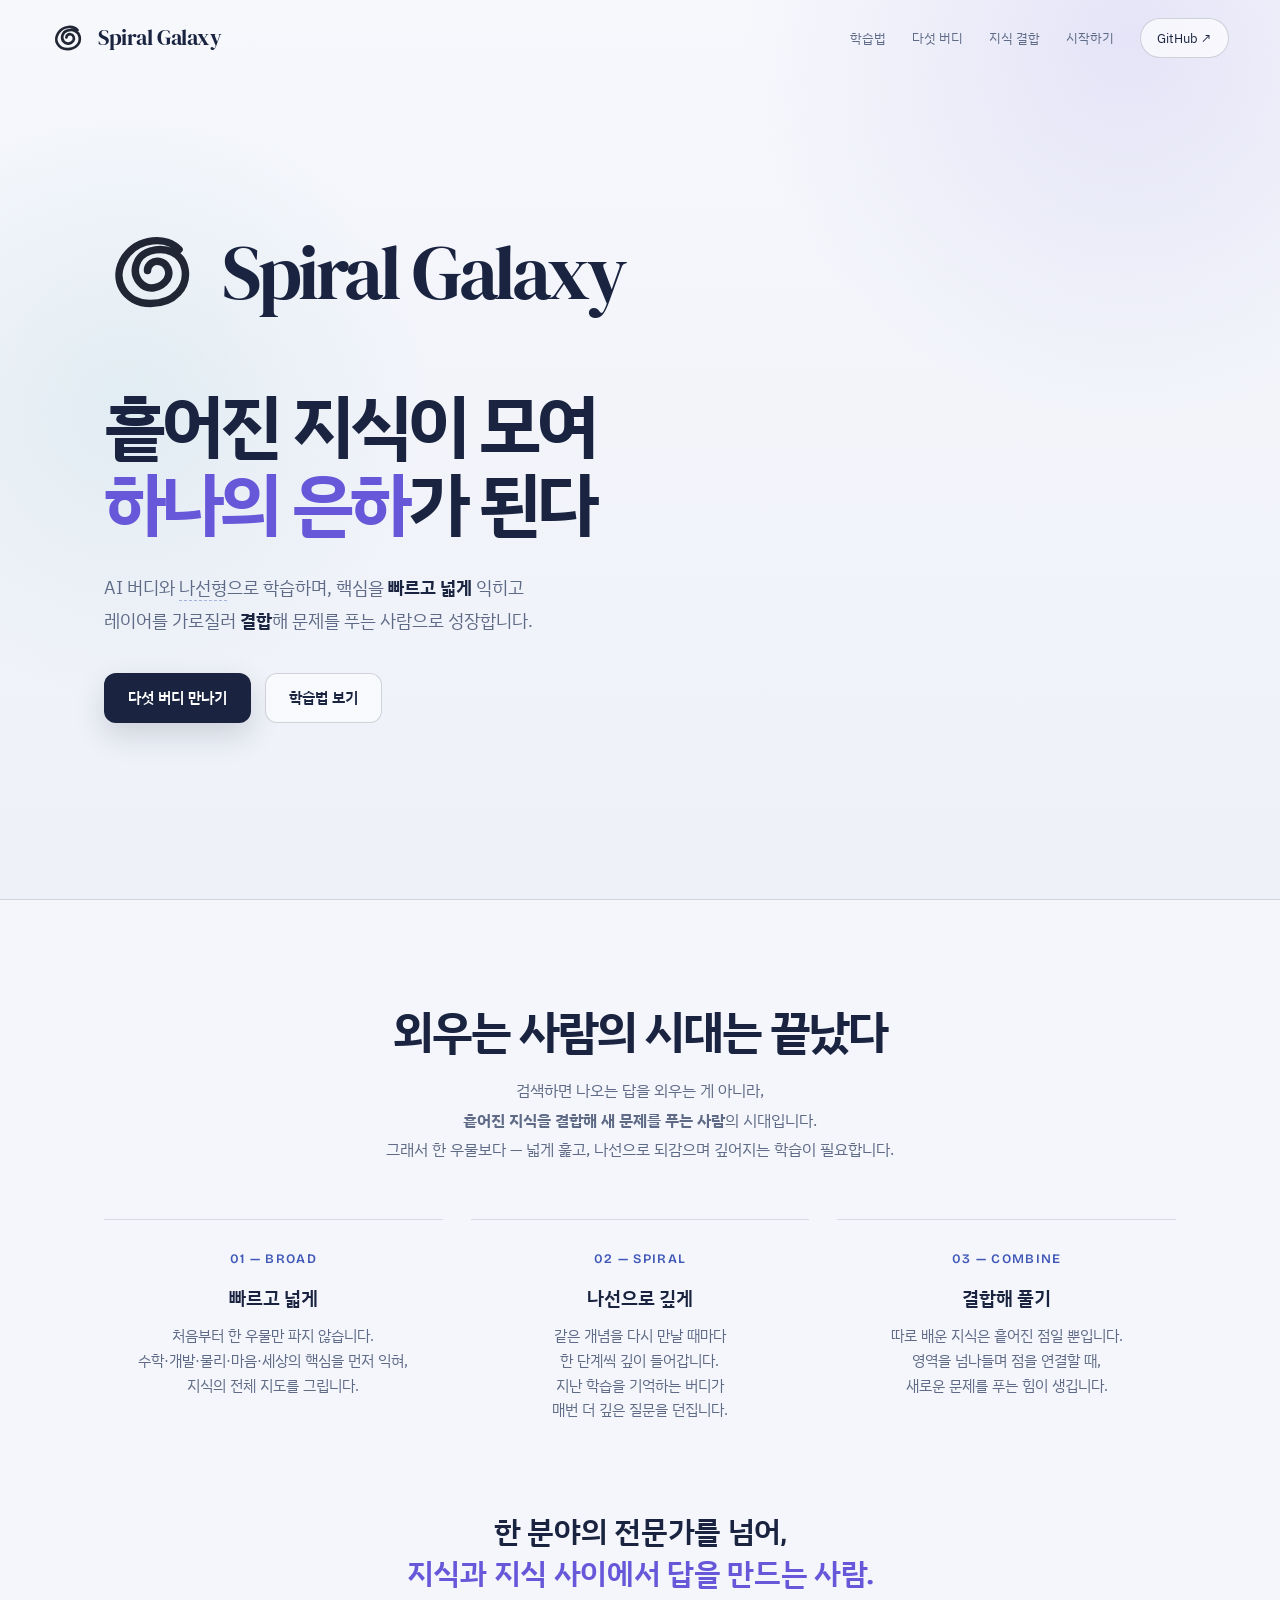
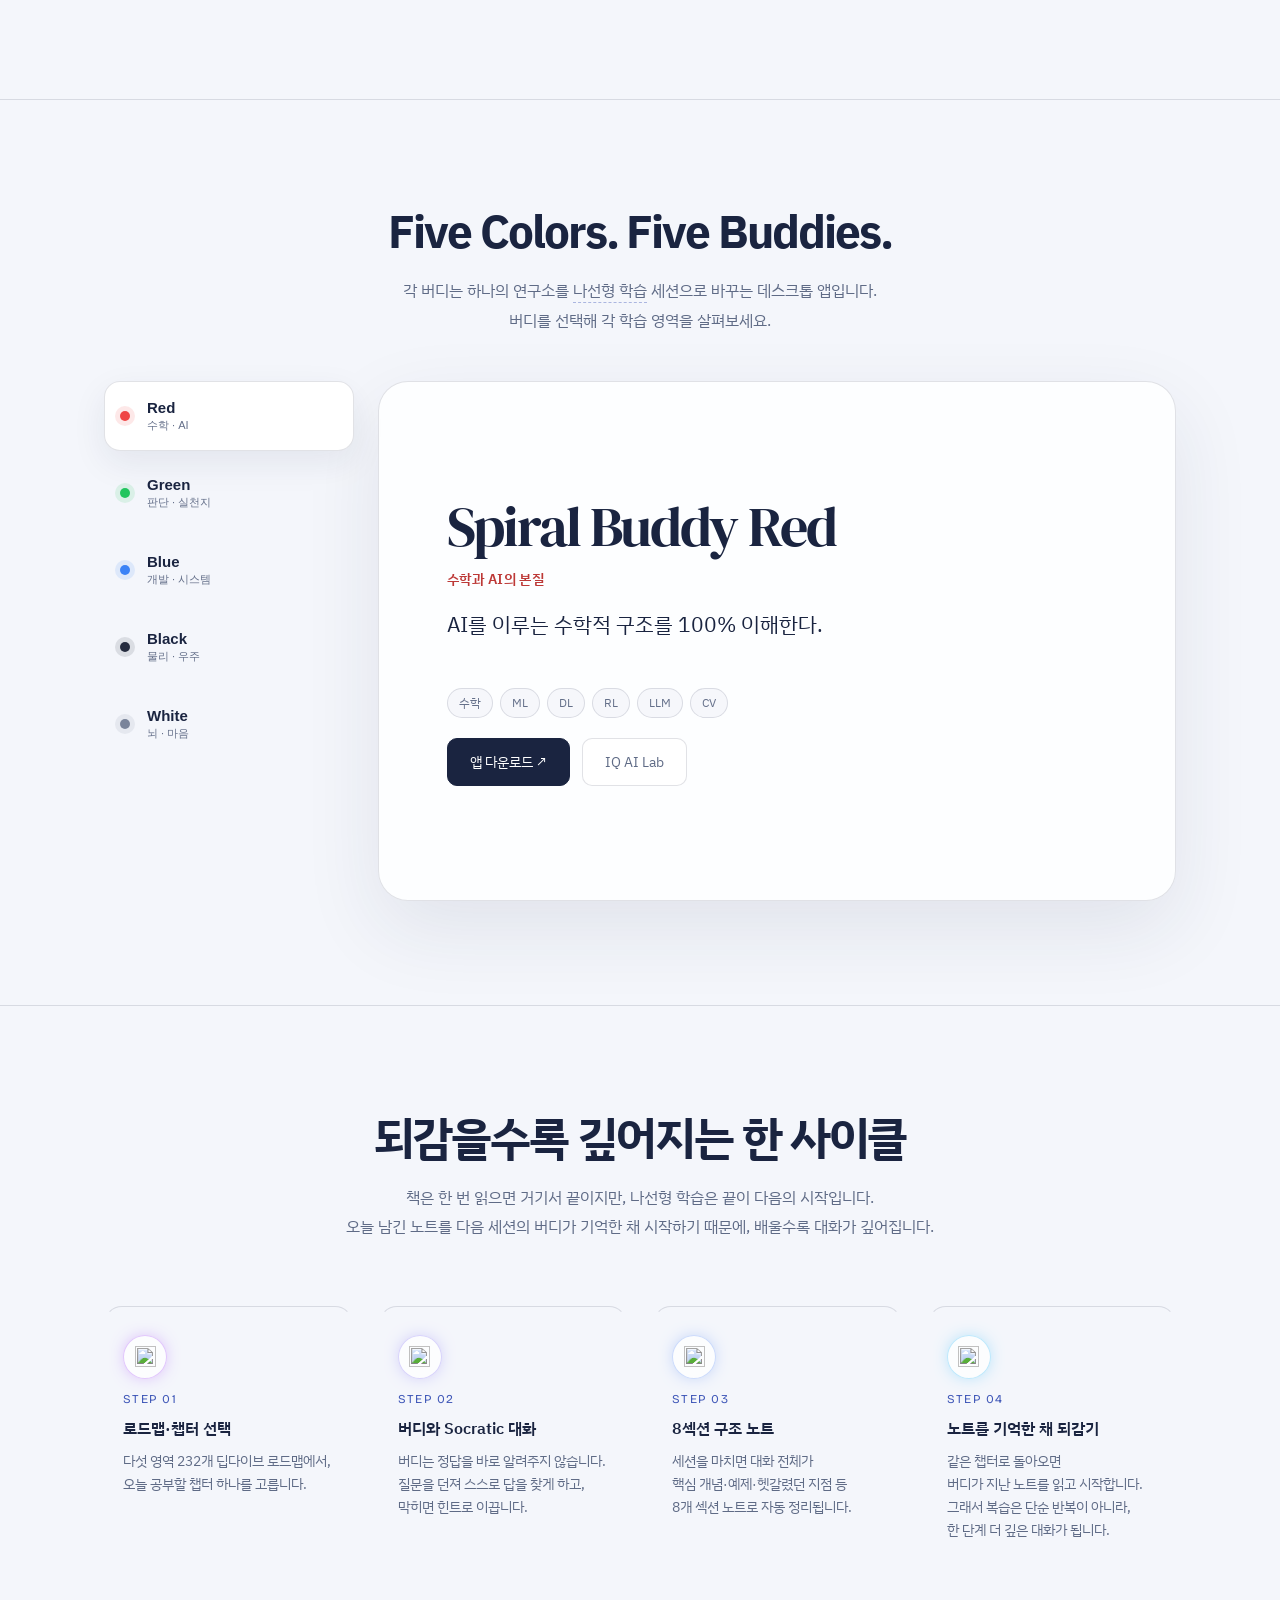
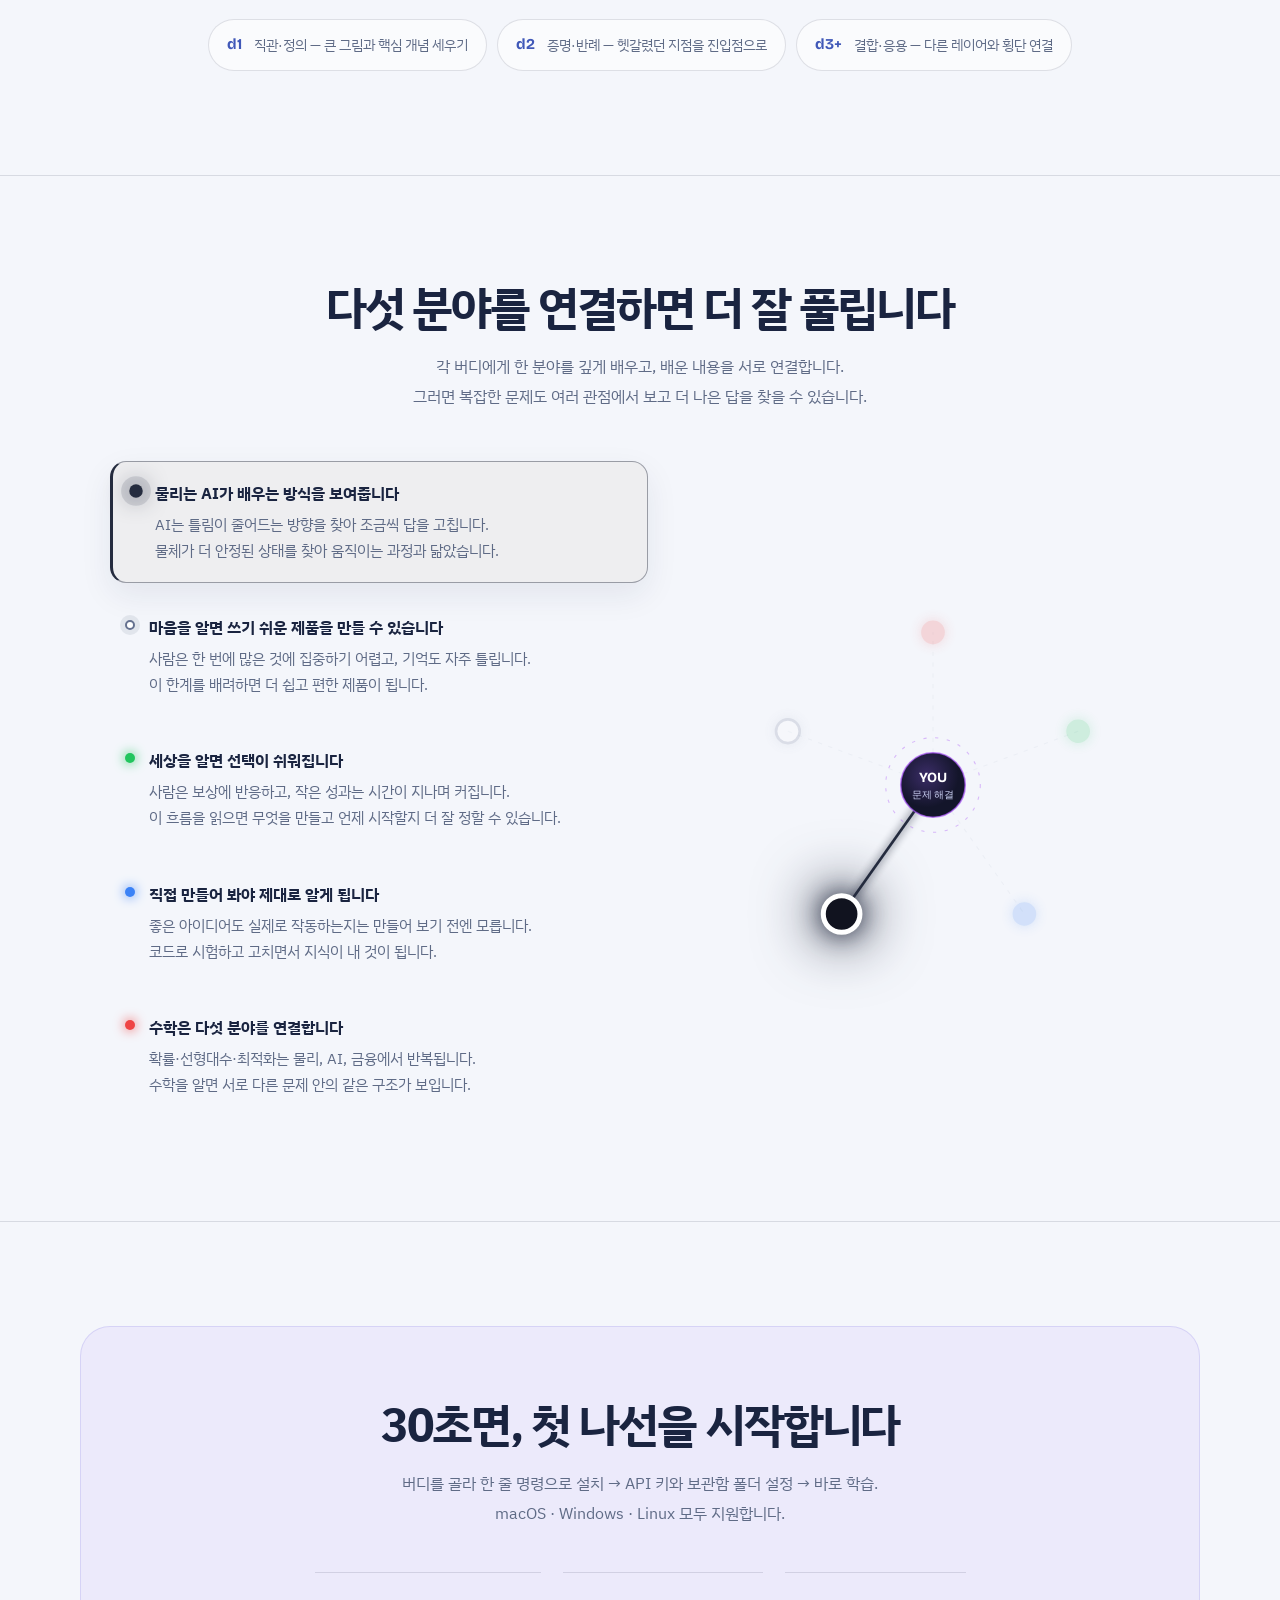
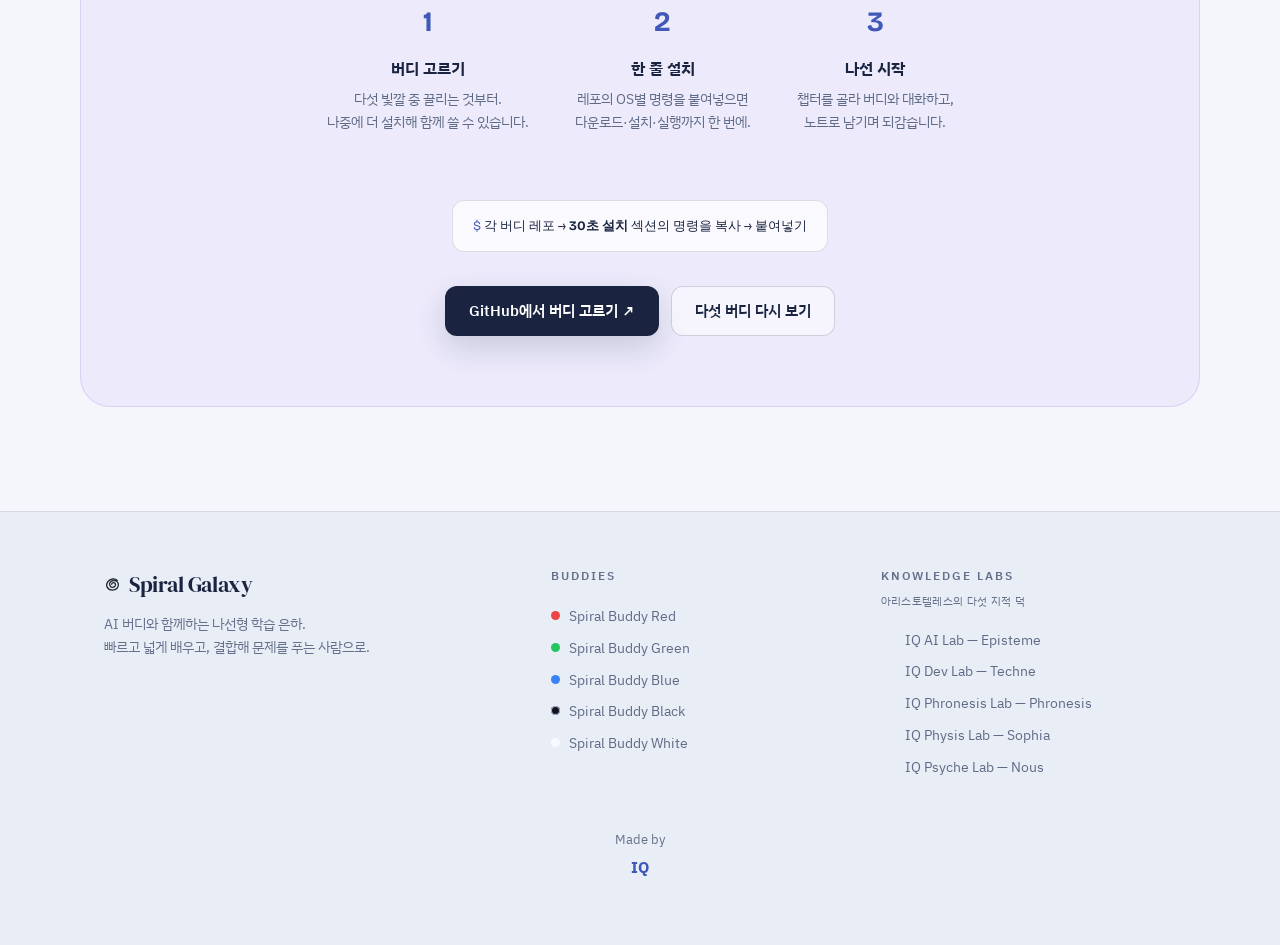
==== commit b7701f94: "Refine page interactions and content" ====
--- a/index.html
+++ b/index.html
@@ -96,8 +96,6 @@
     radial-gradient(ellipse 46% 38% at 50% 53%,rgba(5,6,14,.54) 0%,rgba(5,6,14,.26) 48%,transparent 76%),
     radial-gradient(ellipse 60% 55% at 50% 48%,transparent 30%,rgba(5,6,14,.55) 78%,var(--bg) 100%)}
 .hero-in{position:relative;z-index:2;padding:120px 24px 80px}
-.eyebrow{font-family:'Bricolage Grotesque',sans-serif;letter-spacing:.42em;font-size:12.5px;color:var(--violet);
-  text-transform:uppercase;margin-bottom:26px;font-weight:600}
 .hero h1{
   font-family:'Bricolage Grotesque','IBM Plex Sans KR',sans-serif;font-weight:700;
   font-size:clamp(34px,6.4vw,72px);line-height:1.08;letter-spacing:-.01em;
@@ -123,7 +121,6 @@
 #buddies::before{background:radial-gradient(ellipse 78% 38% at 50% 34%,rgba(99,102,241,.09),transparent 72%)}
 #how::before{background:linear-gradient(180deg,transparent,rgba(10,12,27,.72) 42%,transparent)}
 #combine::before{background:radial-gradient(ellipse 68% 52% at 50% 52%,rgba(168,85,247,.1),transparent 72%)}
-.kicker{font-family:'Bricolage Grotesque',sans-serif;font-size:13px;letter-spacing:.28em;text-transform:uppercase;color:var(--violet);font-weight:600;margin-bottom:16px}
 h2.title{font-family:'Bricolage Grotesque','IBM Plex Sans KR',sans-serif;font-weight:700;font-size:clamp(27px,4vw,42px);line-height:1.18;letter-spacing:-.01em}
 .lede{color:var(--muted);max-width:640px;margin-top:18px;font-size:16px}
 .title,.lede,.pull{text-wrap:balance}
@@ -404,9 +401,6 @@
 .bi-ident{color:#d5d8f1;font-size:clamp(16px,1.6vw,19px);line-height:1.62;max-width:470px;min-height:62px;text-wrap:balance}
 .bi-chips{display:flex;flex-wrap:wrap;gap:7px;margin:19px 0 20px}
 .bi-chips .chip{color:var(--faint);background:rgba(9,11,26,.34)}
-.bi-meta{display:flex;gap:18px;align-items:baseline;flex-wrap:wrap;border-top:1px solid var(--line);padding-top:15px;margin-bottom:21px;max-width:470px}
-.bi-motto{color:var(--ac);font-style:italic;font-family:'Bricolage Grotesque',sans-serif;font-size:14px}
-.bi-scale{font-family:'Bricolage Grotesque',sans-serif;color:var(--faint);font-size:12.5px;letter-spacing:.04em}
 .bi-links{display:flex;gap:12px}
 .bi-app,.bi-lab{padding:11px 22px;border-radius:12px;font-size:14px;transition:.25s;border:1px solid}
 .bi-app{border-color:color-mix(in srgb,var(--ac) 55%,transparent);color:#fff;background:color-mix(in srgb,var(--ac) 14%,transparent)}
@@ -457,7 +451,7 @@
   .bstage{grid-template-rows:minmax(145px,27svh) auto;padding-top:46px}
   .planetwrap{min-height:145px}.planet{width:calc(min(21svh,150px)*var(--pszf,1))}
   .bi-sub{margin:5px 0 9px}.bi-ident{font-size:14px;line-height:1.5}
-  .bi-chips{margin:9px 0}.bi-meta{padding-top:9px;margin-bottom:10px}.bi-app,.bi-lab{padding:8px 12px}
+  .bi-chips{margin:9px 0}.bi-app,.bi-lab{padding:8px 12px}
 }
 @media(max-height:560px){
   .showcase{height:auto}
@@ -529,7 +523,7 @@
 .nav-gh:hover{border-color:var(--indigo);background:#fff}
 
 .hero{
-  min-height:100svh;justify-content:flex-start;text-align:left;
+  min-height:100svh;justify-content:flex-start;text-align:left;overflow:visible;z-index:3;
   border-bottom:1px solid var(--line);
 }
 .hero-in{
@@ -548,10 +542,6 @@
   animation:hero-spiral 18s linear infinite;
 }
 @keyframes hero-spiral{to{transform:rotate(360deg)}}
-.eyebrow{
-  margin:0 0 20px;color:var(--indigo);font-size:12px;font-weight:700;
-  letter-spacing:.22em;
-}
 .hero h1{
   max-width:850px;font-family:'IBM Plex Sans KR',sans-serif;font-weight:700;
   font-size:clamp(38px,6.3vw,70px);line-height:1.12;letter-spacing:-.055em;
@@ -576,7 +566,6 @@
 
 section.block{padding:104px 0;border-bottom:1px solid var(--line)}
 section.block::before{display:none}
-.kicker{color:var(--indigo);font-size:12px;letter-spacing:.2em}
 h2.title{
   color:var(--ink);font-family:'IBM Plex Sans KR',sans-serif;
   font-size:clamp(30px,4vw,46px);font-weight:700;letter-spacing:-.045em;
@@ -599,26 +588,59 @@
 .pull em{color:var(--violet);background:none;-webkit-text-fill-color:currentColor}
 .loop{gap:26px}
 .loop::before,.loop::after{display:none}
-.lstep{padding:28px 2px}
-.lstep .ico{border-radius:50%;background:rgba(255,255,255,.72)}
+.lstep{
+  padding:28px 18px 30px;border:1px solid transparent;border-top-color:var(--line);
+  border-radius:18px;isolation:isolate;
+  transition:transform .3s cubic-bezier(.2,.75,.25,1),background-color .3s ease,border-color .3s ease,box-shadow .3s ease;
+}
+.js .lstep.reveal{
+  transition:opacity .65s ease,transform .3s cubic-bezier(.2,.75,.25,1),background-color .3s ease,border-color .3s ease,box-shadow .3s ease;
+}
+.lstep::before{
+  content:'';position:absolute;z-index:2;left:-1px;right:-1px;top:-1px;height:3px;
+  border-radius:18px 18px 0 0;background:var(--ic,#a855f7);
+  transform:scaleX(0);transform-origin:left;opacity:0;
+  transition:transform .35s cubic-bezier(.2,.75,.25,1),opacity .2s ease;
+}
+.lstep .ico{
+  border-radius:50%;background:rgba(255,255,255,.72);
+  transition:transform .3s cubic-bezier(.2,.75,.25,1),background-color .3s ease,box-shadow .3s ease;
+}
+.lstep .ln,.lstep h4{transition:color .25s ease,letter-spacing .3s ease}
+@media(hover:hover){
+  .lstep:hover,.js .lstep.reveal.in:hover{
+    transform:translateY(-8px);border-color:color-mix(in srgb,var(--ic,#a855f7) 35%,var(--line));
+    background:color-mix(in srgb,var(--ic,#a855f7) 7%,#fff);
+    box-shadow:0 20px 42px -26px color-mix(in srgb,var(--ic,#a855f7) 68%,transparent);
+  }
+  .lstep:hover::before{transform:scaleX(1);opacity:1}
+  .lstep:hover .ico{
+    transform:translateY(-3px) rotate(-4deg) scale(1.08);
+    background:#fff;box-shadow:0 12px 25px -14px var(--ic,#a855f7);
+  }
+  .lstep:hover .ln{color:var(--ic,#a855f7);letter-spacing:.16em}
+}
 .depths{gap:10px}
 .depth{border:1px solid var(--line);border-radius:999px;padding:12px 18px;background:rgba(255,255,255,.58)}
 .depth b{color:var(--indigo)}
 
 .term{border-bottom-color:rgba(64,88,184,.4);z-index:100}
+.term:hover,.term:focus-visible,.term.open{z-index:1001}
 .term .tip{
-  top:auto;bottom:calc(100% + 14px);box-sizing:border-box;max-width:calc(100vw - 32px);
-  transform:translateX(-50%) translateY(4px);z-index:1000;
+  left:calc(100% + 18px);right:auto;top:-16px;bottom:auto;
+  box-sizing:border-box;width:min(320px,calc(100vw - 32px));max-width:none;
+  transform:translateX(-4px);z-index:1000;
   background:#fff;border-color:var(--line);color:var(--muted);
   box-shadow:0 20px 55px rgba(31,42,74,.16);
 }
 .term .tip b{display:flex;align-items:center;gap:8px;color:var(--ink)}
 .tip-mark{width:20px;height:20px;display:block;flex:none}
 .term .tip::after{
-  top:100%;bottom:auto;border:7px solid transparent;border-top-color:#fff;border-bottom-color:transparent;
-  filter:drop-shadow(0 1px 0 rgba(26,36,64,.16));
-}
-.term:hover .tip,.term:focus-visible .tip,.term.open .tip{transform:translateX(-50%) translateY(0)}
+  left:auto;right:100%;top:24px;bottom:auto;transform:none;
+  border:7px solid transparent;border-right-color:#fff;
+  filter:drop-shadow(-1px 0 0 rgba(26,36,64,.16));
+}
+.term:hover .tip,.term:focus-visible .tip,.term.open .tip{transform:translateX(0)}
 #buddies>.wrap{position:relative;z-index:20}
 #buddies>.showcase{position:relative;z-index:1}
 .chip{
@@ -681,9 +703,6 @@
 .bi-sub{color:var(--ac);font-weight:600}
 .bi-ident{color:var(--ink);font-size:clamp(17px,2vw,21px)}
 .bi-chips .chip{background:#f6f7fb}
-.bi-meta{border-top-color:var(--line)}
-.bi-motto{color:var(--ac)}
-.bi-scale{color:var(--faint)}
 .bi-app,.bi-lab{border-radius:10px}
 .bi-app{border-color:var(--ink);background:var(--ink);color:#fff}
 .bi-app:hover{background:#303b59;transform:translateY(-2px)}
@@ -765,12 +784,13 @@
   .hero h1{font-size:38px}
   .binfo{min-height:560px}
 }
-@media(max-width:520px){
+@media(max-width:900px){
   .hero p.lead,#buddies .lede{position:relative}
   .hero .term,#buddies .term{position:static}
   .term .tip{
-    left:50%;width:min(320px,calc(100vw - 32px));max-width:none;
-    transform:translateX(-50%) translateY(4px);
+    left:50%;right:auto;top:calc(100% + 14px);bottom:auto;
+    width:min(320px,calc(100vw - 32px));max-width:none;
+    transform:translateX(-50%) translateY(-4px);
   }
   .term:hover .tip,.term:focus-visible .tip,.term.open .tip{transform:translateX(-50%) translateY(0)}
   .term .tip::after{display:none}
@@ -785,7 +805,8 @@
 @media (prefers-reduced-motion: reduce){
   .hero-mark img{animation:none!important}
   .bdot,.bpanel,.js .bpanel{transition:none!important}
-  .syn-item,.syn-item .dot,.cline,.cnode{transition:none!important}
+  .syn-item,.syn-item .dot,.cline,.cnode,.lstep,.lstep::before,.lstep .ico,.lstep .ln,.lstep h4{transition:none!important}
+  .lstep:hover,.lstep:hover .ico{transform:none!important}
 }
 .sig em{font-style:italic;color:var(--muted)}
 </style>
@@ -815,7 +836,6 @@
       <span class="hero-mark" aria-hidden="true"><img src="/spiral-mark.svg" alt=""></span>
       <span>Spiral Galaxy</span>
     </div>
-    <div class="eyebrow">AI × 나선형 학습 은하</div>
     <h1>흩어진 지식이 모여<br><span class="glow">하나의 은하</span>가 된다</h1>
     <p class="lead">AI 버디와 <span class="term" role="button" tabindex="0" aria-label="나선형 학습 설명 보기" aria-expanded="false" aria-describedby="spiral-tip-hero">나선형<span class="tip" id="spiral-tip-hero" role="tooltip"><b><img class="tip-mark" src="/spiral-mark.svg" alt="">나선형 학습이란?</b>한 번에 전부 이해하려 하지 않습니다.<br>같은 개념으로 여러 번 돌아오며,<br>그때마다 한 단계 더 깊이 파고듭니다.<br><br>처음엔 직관, 다음엔 원리, 그다음엔 응용 —<br>같은 자리를 도는 듯해도<br>매번 한 층 위에서 돌아서 '나선'입니다.</span></span>으로 학습하며, 핵심을 <b>빠르고 넓게</b> 익히고<br>레이어를 가로질러 <b>결합</b>해 문제를 푸는 사람으로 성장합니다.</p>
     <div class="cta">
@@ -829,7 +849,6 @@
 <section class="block center" id="concept">
   <div class="wrap">
     <div class="reveal">
-      <div class="kicker">Why Spiral</div>
       <h2 class="title">외우는 사람의 시대는 끝났다</h2>
       <p class="lede">검색하면 나오는 답을 외우는 게 아니라,<br><b>흩어진 지식을 결합해 새 문제를 푸는 사람</b>의 시대입니다.<br>그래서 한 우물보다 — 넓게 훑고, 나선으로 되감으며 깊어지는 학습이 필요합니다.</p>
     </div>
@@ -858,8 +877,7 @@
 <section class="block" id="buddies">
   <div class="wrap">
     <div class="reveal center">
-      <div class="kicker">The Five Buddies</div>
-      <h2 class="title">다섯 빛깔, 다섯 버디</h2>
+      <h2 class="title">Five Colors. Five Buddies.</h2>
       <p class="lede">각 버디는 하나의 연구소를 <span class="term" role="button" tabindex="0" aria-label="나선형 학습 설명 보기" aria-expanded="false" aria-describedby="spiral-tip-buddies">나선형 학습<span class="tip" id="spiral-tip-buddies" role="tooltip"><b><img class="tip-mark" src="/spiral-mark.svg" alt="">나선형 학습이란?</b>한 번에 전부 이해하려 하지 않습니다.<br>같은 개념으로 여러 번 돌아오며,<br>그때마다 한 단계 더 깊이 파고듭니다.<br><br>처음엔 직관, 다음엔 원리, 그다음엔 응용 —<br>같은 자리를 도는 듯해도<br>매번 한 층 위에서 돌아서 '나선'입니다.</span></span> 세션으로 바꾸는 데스크톱 앱입니다.<br>버디를 선택해 각 학습 영역을 살펴보세요.</p>
     </div>
   </div>
@@ -879,7 +897,6 @@
           <div class="bi-sub">수학과 AI의 본질</div>
           <p class="bi-ident">AI를 이루는 수학적 구조를 100% 이해한다.</p>
           <div class="bi-chips"><span class="chip">수학</span><span class="chip">ML</span><span class="chip">DL</span><span class="chip">RL</span><span class="chip">LLM</span><span class="chip">CV</span></div>
-          <div class="bi-meta"><span class="bi-motto">Prove, don't memorize</span><span class="bi-scale">7 layers · 48 repos</span></div>
           <div class="bi-links"><a class="bi-app" href="https://github.com/iq-spiral-galaxy/spiral-buddy-red/releases" target="_blank" rel="noopener">앱 다운로드 ↗</a><a class="bi-lab" href="https://iq-ai-lab.github.io" target="_blank" rel="noopener">IQ AI Lab</a></div>
         </article>
         <article class="bpanel" id="buddy-panel-1" role="tabpanel" aria-labelledby="buddy-tab-1" aria-hidden="true" inert data-i="1" style="--ac:#177246">
@@ -887,7 +904,6 @@
           <div class="bi-sub">세상을 읽는 판단력</div>
           <p class="bi-ident">돈·사람·세상이 움직이는 원리를 배워 판단력을 기른다.</p>
           <div class="bi-chips"><span class="chip">돈</span><span class="chip">사람</span><span class="chip">제도</span><span class="chip">역사</span><span class="chip">전략</span></div>
-          <div class="bi-meta"><span class="bi-motto">Distill, don't collect</span><span class="bi-scale">6 layers · 31 repos</span></div>
           <div class="bi-links"><a class="bi-app" href="https://github.com/iq-spiral-galaxy/spiral-buddy-green/releases" target="_blank" rel="noopener">앱 다운로드 ↗</a><a class="bi-lab" href="https://iq-phronesis-lab.github.io" target="_blank" rel="noopener">IQ Phronesis Lab</a></div>
         </article>
         <article class="bpanel" id="buddy-panel-2" role="tabpanel" aria-labelledby="buddy-tab-2" aria-hidden="true" inert data-i="2" style="--ac:#356fd1">
@@ -895,7 +911,6 @@
           <div class="bi-sub">만드는 힘, 풀스택</div>
           <p class="bi-ident">기술을 쓰는 법을 넘어, 내부 동작 원리까지 이해한다.</p>
           <div class="bi-chips"><span class="chip">Frontend</span><span class="chip">Backend</span><span class="chip">Android</span><span class="chip">iOS</span><span class="chip">DB</span><span class="chip">인프라</span></div>
-          <div class="bi-meta"><span class="bi-motto">Beyond the docs</span><span class="bi-scale">9 domains · 86 repos</span></div>
           <div class="bi-links"><a class="bi-app" href="https://github.com/iq-spiral-galaxy/spiral-buddy-blue/releases" target="_blank" rel="noopener">앱 다운로드 ↗</a><a class="bi-lab" href="https://iq-dev-lab.github.io" target="_blank" rel="noopener">IQ Dev Lab</a></div>
         </article>
         <article class="bpanel" id="buddy-panel-3" role="tabpanel" aria-labelledby="buddy-tab-3" aria-hidden="true" inert data-i="3" style="--ac:#252c3f">
@@ -903,7 +918,6 @@
           <div class="bi-sub">우주를 바닥부터</div>
           <p class="bi-ident">가장 근본적인 법칙에서 출발해 우주를 이해한다.</p>
           <div class="bi-chips"><span class="chip">고전</span><span class="chip">양자</span><span class="chip">상대성</span><span class="chip">우주론</span><span class="chip">양자중력</span></div>
-          <div class="bi-meta"><span class="bi-motto">Derive, don't accept</span><span class="bi-scale">7 layers · 36 repos</span></div>
           <div class="bi-links"><a class="bi-app" href="https://github.com/iq-spiral-galaxy/spiral-buddy-black/releases" target="_blank" rel="noopener">앱 다운로드 ↗</a><a class="bi-lab" href="https://iq-physis-lab.github.io" target="_blank" rel="noopener">IQ Physis Lab</a></div>
         </article>
         <article class="bpanel" id="buddy-panel-4" role="tabpanel" aria-labelledby="buddy-tab-4" aria-hidden="true" inert data-i="4" style="--ac:#59647c">
@@ -911,7 +925,6 @@
           <div class="bi-sub">마음의 안쪽</div>
           <p class="bi-ident">뉴런에서 의식까지, 마음이 어떻게 생겨나는지 이해한다.</p>
           <div class="bi-chips"><span class="chip">뇌</span><span class="chip">인지</span><span class="chip">의식</span><span class="chip">자아</span><span class="chip">자유의지</span></div>
-          <div class="bi-meta"><span class="bi-motto">Explain it, don't explain it away</span><span class="bi-scale">7 layers · 31 repos</span></div>
           <div class="bi-links"><a class="bi-app" href="https://github.com/iq-spiral-galaxy/spiral-buddy-white/releases" target="_blank" rel="noopener">앱 다운로드 ↗</a><a class="bi-lab" href="https://iq-psyche-lab.github.io" target="_blank" rel="noopener">IQ Psyche Lab</a></div>
         </article>
       </div>
@@ -924,15 +937,14 @@
 <section class="block" id="how">
   <div class="wrap">
     <div class="reveal center">
-      <div class="kicker">How the Spiral Works</div>
       <h2 class="title">되감을수록 깊어지는 한 사이클</h2>
       <p class="lede">책은 한 번 읽으면 거기서 끝이지만, 나선형 학습은 끝이 다음의 시작입니다.<br>오늘 남긴 노트를 다음 세션의 버디가 기억한 채 시작하기 때문에, 배울수록 대화가 깊어집니다.</p>
     </div>
     <div class="loop reveal">
-      <div class="lstep reveal"><div class="ico" style="--ic:#a855f7"><img src="https://api.iconify.design/lucide/map.svg?color=%23a855f7" alt="" width="21" height="21"></div><div class="ln">STEP 01</div><h4>로드맵·챕터 선택</h4><p>다섯 영역 232개 딥다이브 로드맵에서,<br>오늘 공부할 챕터 하나를 고릅니다.</p></div>
-      <div class="lstep reveal"><div class="ico" style="--ic:#8b7cf6"><img src="https://api.iconify.design/lucide/message-circle.svg?color=%238b7cf6" alt="" width="21" height="21"></div><div class="ln">STEP 02</div><h4>버디와 Socratic 대화</h4><p>버디는 정답을 바로 알려주지 않습니다.<br>질문을 던져 스스로 답을 찾게 하고,<br>막히면 힌트로 이끕니다.</p></div>
-      <div class="lstep reveal"><div class="ico" style="--ic:#6493f4"><img src="https://api.iconify.design/lucide/notebook-pen.svg?color=%236493f4" alt="" width="21" height="21"></div><div class="ln">STEP 03</div><h4>8섹션 구조 노트</h4><p>세션을 마치면 대화 전체가<br>핵심 개념·예제·헷갈렸던 지점 등<br>8개 섹션 노트로 자동 정리됩니다.</p></div>
-      <div class="lstep reveal"><div class="ico" style="--ic:#38bdf8"><img src="https://api.iconify.design/lucide/refresh-cw.svg?color=%2338bdf8" alt="" width="21" height="21"></div><div class="ln">STEP 04</div><h4>노트를 기억한 채 되감기</h4><p>같은 챕터로 돌아오면<br>버디가 지난 노트를 읽고 시작합니다.<br>그래서 복습은 단순 반복이 아니라,<br>한 단계 더 깊은 대화가 됩니다.</p></div>
+      <div class="lstep reveal" style="--ic:#a855f7"><div class="ico"><img src="https://api.iconify.design/lucide/map.svg?color=%23a855f7" alt="" width="21" height="21"></div><div class="ln">STEP 01</div><h4>로드맵·챕터 선택</h4><p>다섯 영역 232개 딥다이브 로드맵에서,<br>오늘 공부할 챕터 하나를 고릅니다.</p></div>
+      <div class="lstep reveal" style="--ic:#8b7cf6"><div class="ico"><img src="https://api.iconify.design/lucide/message-circle.svg?color=%238b7cf6" alt="" width="21" height="21"></div><div class="ln">STEP 02</div><h4>버디와 Socratic 대화</h4><p>버디는 정답을 바로 알려주지 않습니다.<br>질문을 던져 스스로 답을 찾게 하고,<br>막히면 힌트로 이끕니다.</p></div>
+      <div class="lstep reveal" style="--ic:#6493f4"><div class="ico"><img src="https://api.iconify.design/lucide/notebook-pen.svg?color=%236493f4" alt="" width="21" height="21"></div><div class="ln">STEP 03</div><h4>8섹션 구조 노트</h4><p>세션을 마치면 대화 전체가<br>핵심 개념·예제·헷갈렸던 지점 등<br>8개 섹션 노트로 자동 정리됩니다.</p></div>
+      <div class="lstep reveal" style="--ic:#38bdf8"><div class="ico"><img src="https://api.iconify.design/lucide/refresh-cw.svg?color=%2338bdf8" alt="" width="21" height="21"></div><div class="ln">STEP 04</div><h4>노트를 기억한 채 되감기</h4><p>같은 챕터로 돌아오면<br>버디가 지난 노트를 읽고 시작합니다.<br>그래서 복습은 단순 반복이 아니라,<br>한 단계 더 깊은 대화가 됩니다.</p></div>
     </div>
     <div class="depths">
       <div class="depth reveal"><b>d1</b><span>직관·정의 — 큰 그림과 핵심 개념 세우기</span></div>
@@ -946,17 +958,16 @@
 <section class="block" id="combine">
   <div class="wrap">
     <div class="reveal center">
-      <div class="kicker">Knowledge Combination</div>
       <h2 class="title">다섯 분야를 연결하면 더 잘 풀립니다</h2>
       <p class="lede">각 버디에게 한 분야를 깊게 배우고, 배운 내용을 서로 연결합니다.<br>그러면 복잡한 문제도 여러 관점에서 보고 더 나은 답을 찾을 수 있습니다.</p>
     </div>
     <div class="syn">
       <div class="syn-list">
-        <button type="button" class="syn-item is-active" data-k="black" style="--c:#252c3f" aria-pressed="true"><span class="dot" aria-hidden="true"></span><span class="syn-copy"><b>물리는 AI가 배우는 방식을 보여줍니다</b>AI는 틀림이 줄어드는 방향을 찾아 조금씩 답을 고칩니다. 물체가 더 안정된 상태를 찾아 움직이는 과정과 닮았습니다.</span></button>
-        <button type="button" class="syn-item" data-k="white" style="--c:#65718f" aria-pressed="false"><span class="dot" aria-hidden="true"></span><span class="syn-copy"><b>마음을 알면 쓰기 쉬운 제품을 만들 수 있습니다</b>사람은 한 번에 많은 것에 집중하기 어렵고, 기억도 자주 틀립니다. 이 한계를 배려하면 더 쉽고 편한 제품이 됩니다.</span></button>
-        <button type="button" class="syn-item" data-k="green" style="--c:var(--green)" aria-pressed="false"><span class="dot" aria-hidden="true"></span><span class="syn-copy"><b>세상을 알면 선택이 쉬워집니다</b>사람은 보상에 반응하고, 작은 성과는 시간이 지나며 커집니다. 이 흐름을 읽으면 무엇을 만들고 언제 시작할지 더 잘 정할 수 있습니다.</span></button>
-        <button type="button" class="syn-item" data-k="blue" style="--c:var(--blue)" aria-pressed="false"><span class="dot" aria-hidden="true"></span><span class="syn-copy"><b>직접 만들어 봐야 제대로 알게 됩니다</b>좋은 아이디어도 실제로 작동하는지는 만들어 보기 전엔 모릅니다. 코드로 시험하고 고치면서 지식이 내 것이 됩니다.</span></button>
-        <button type="button" class="syn-item" data-k="red" style="--c:var(--red)" aria-pressed="false"><span class="dot" aria-hidden="true"></span><span class="syn-copy"><b>수학은 다섯 분야를 연결합니다</b>확률·선형대수·최적화는 물리, AI, 금융에서 반복됩니다. 수학을 알면 서로 다른 문제 안의 같은 구조가 보입니다.</span></button>
+        <button type="button" class="syn-item is-active" data-k="black" style="--c:#252c3f" aria-pressed="true"><span class="dot" aria-hidden="true"></span><span class="syn-copy"><b>물리는 AI가 배우는 방식을 보여줍니다</b>AI는 틀림이 줄어드는 방향을 찾아 조금씩 답을 고칩니다.<br>물체가 더 안정된 상태를 찾아 움직이는 과정과 닮았습니다.</span></button>
+        <button type="button" class="syn-item" data-k="white" style="--c:#65718f" aria-pressed="false"><span class="dot" aria-hidden="true"></span><span class="syn-copy"><b>마음을 알면 쓰기 쉬운 제품을 만들 수 있습니다</b>사람은 한 번에 많은 것에 집중하기 어렵고, 기억도 자주 틀립니다.<br>이 한계를 배려하면 더 쉽고 편한 제품이 됩니다.</span></button>
+        <button type="button" class="syn-item" data-k="green" style="--c:var(--green)" aria-pressed="false"><span class="dot" aria-hidden="true"></span><span class="syn-copy"><b>세상을 알면 선택이 쉬워집니다</b>사람은 보상에 반응하고, 작은 성과는 시간이 지나며 커집니다.<br>이 흐름을 읽으면 무엇을 만들고 언제 시작할지 더 잘 정할 수 있습니다.</span></button>
+        <button type="button" class="syn-item" data-k="blue" style="--c:var(--blue)" aria-pressed="false"><span class="dot" aria-hidden="true"></span><span class="syn-copy"><b>직접 만들어 봐야 제대로 알게 됩니다</b>좋은 아이디어도 실제로 작동하는지는 만들어 보기 전엔 모릅니다.<br>코드로 시험하고 고치면서 지식이 내 것이 됩니다.</span></button>
+        <button type="button" class="syn-item" data-k="red" style="--c:var(--red)" aria-pressed="false"><span class="dot" aria-hidden="true"></span><span class="syn-copy"><b>수학은 다섯 분야를 연결합니다</b>확률·선형대수·최적화는 물리, AI, 금융에서 반복됩니다.<br>수학을 알면 서로 다른 문제 안의 같은 구조가 보입니다.</span></button>
       </div>
       <div class="constellation reveal">
         <svg viewBox="0 0 400 400" aria-hidden="true">
@@ -998,7 +1009,6 @@
 <section class="block start" id="start">
   <div class="wrap">
     <div class="reveal">
-      <div class="kicker">Get Started</div>
       <h2 class="title">30초면, 첫 나선을 시작합니다</h2>
       <p class="lede center">버디를 골라 한 줄 명령으로 설치 → API 키와 보관함 폴더 설정 → 바로 학습.<br>macOS · Windows · Linux 모두 지원합니다.</p>
     </div>
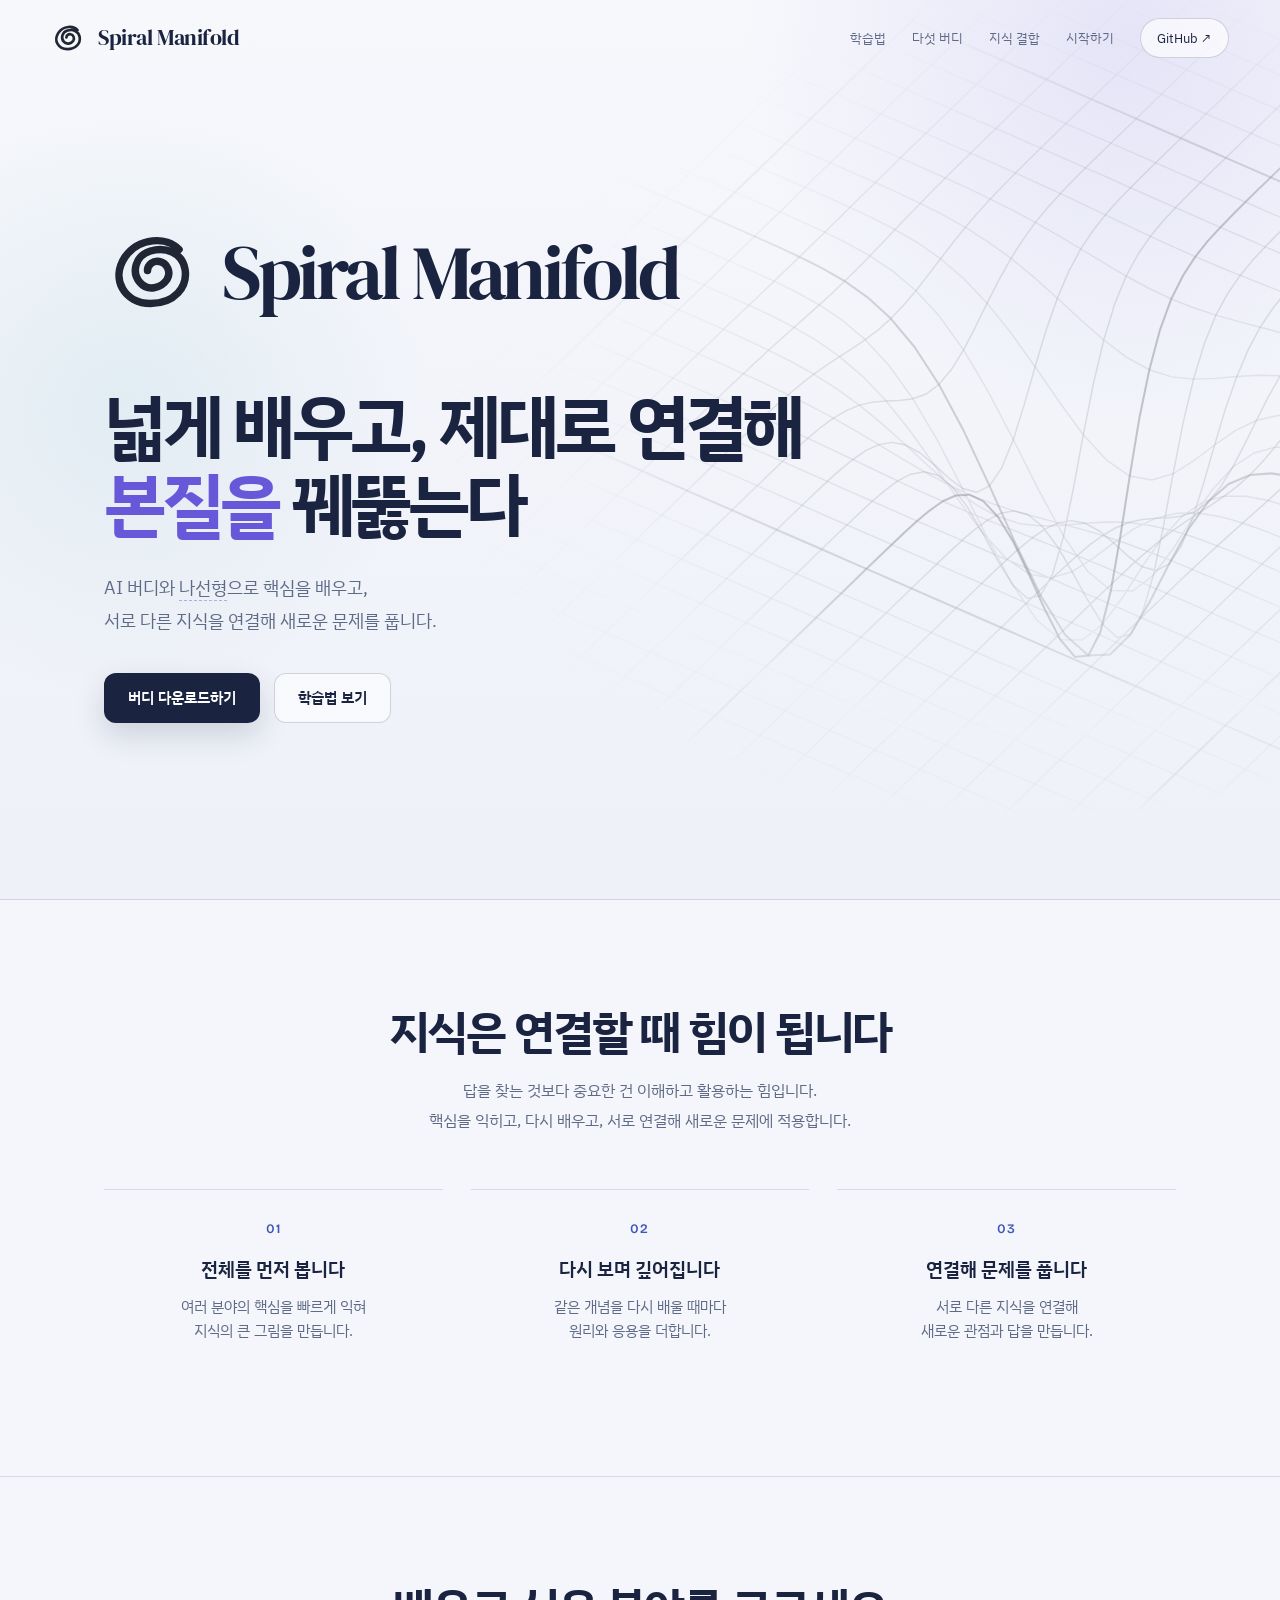
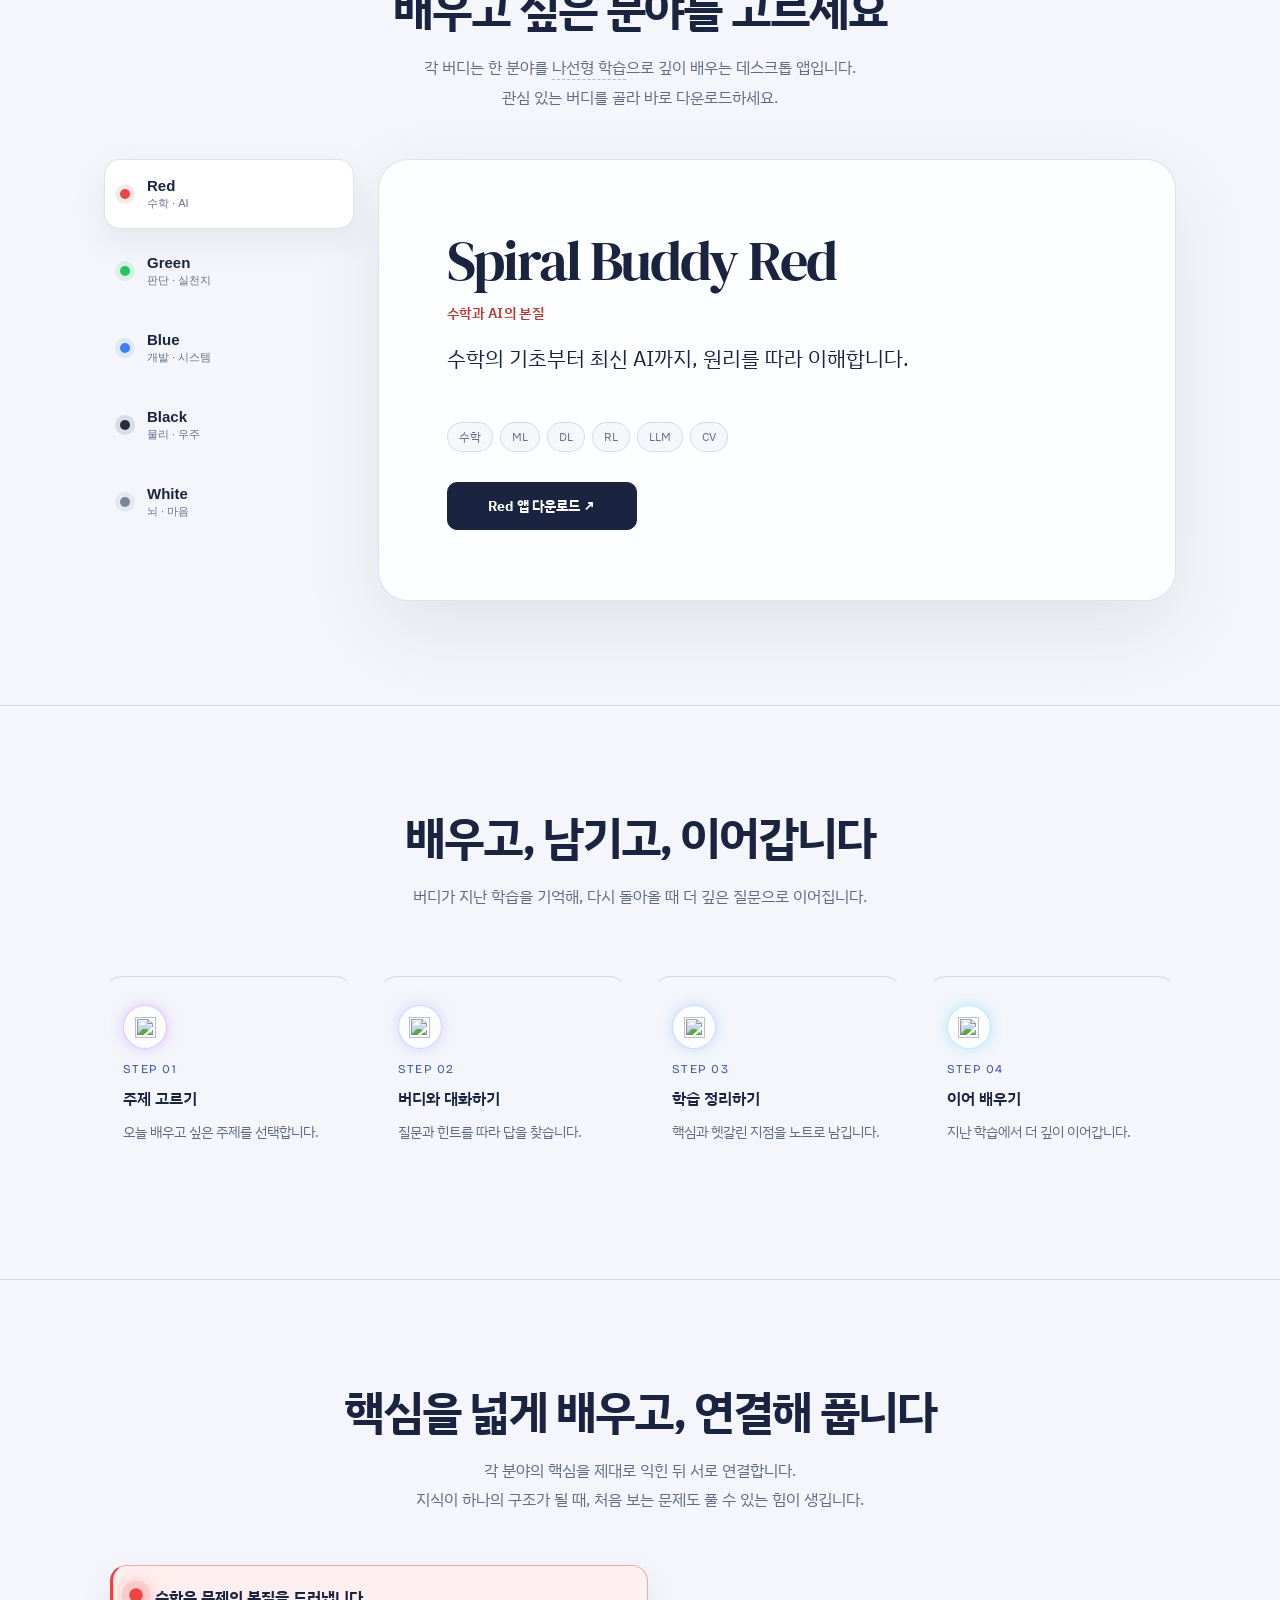
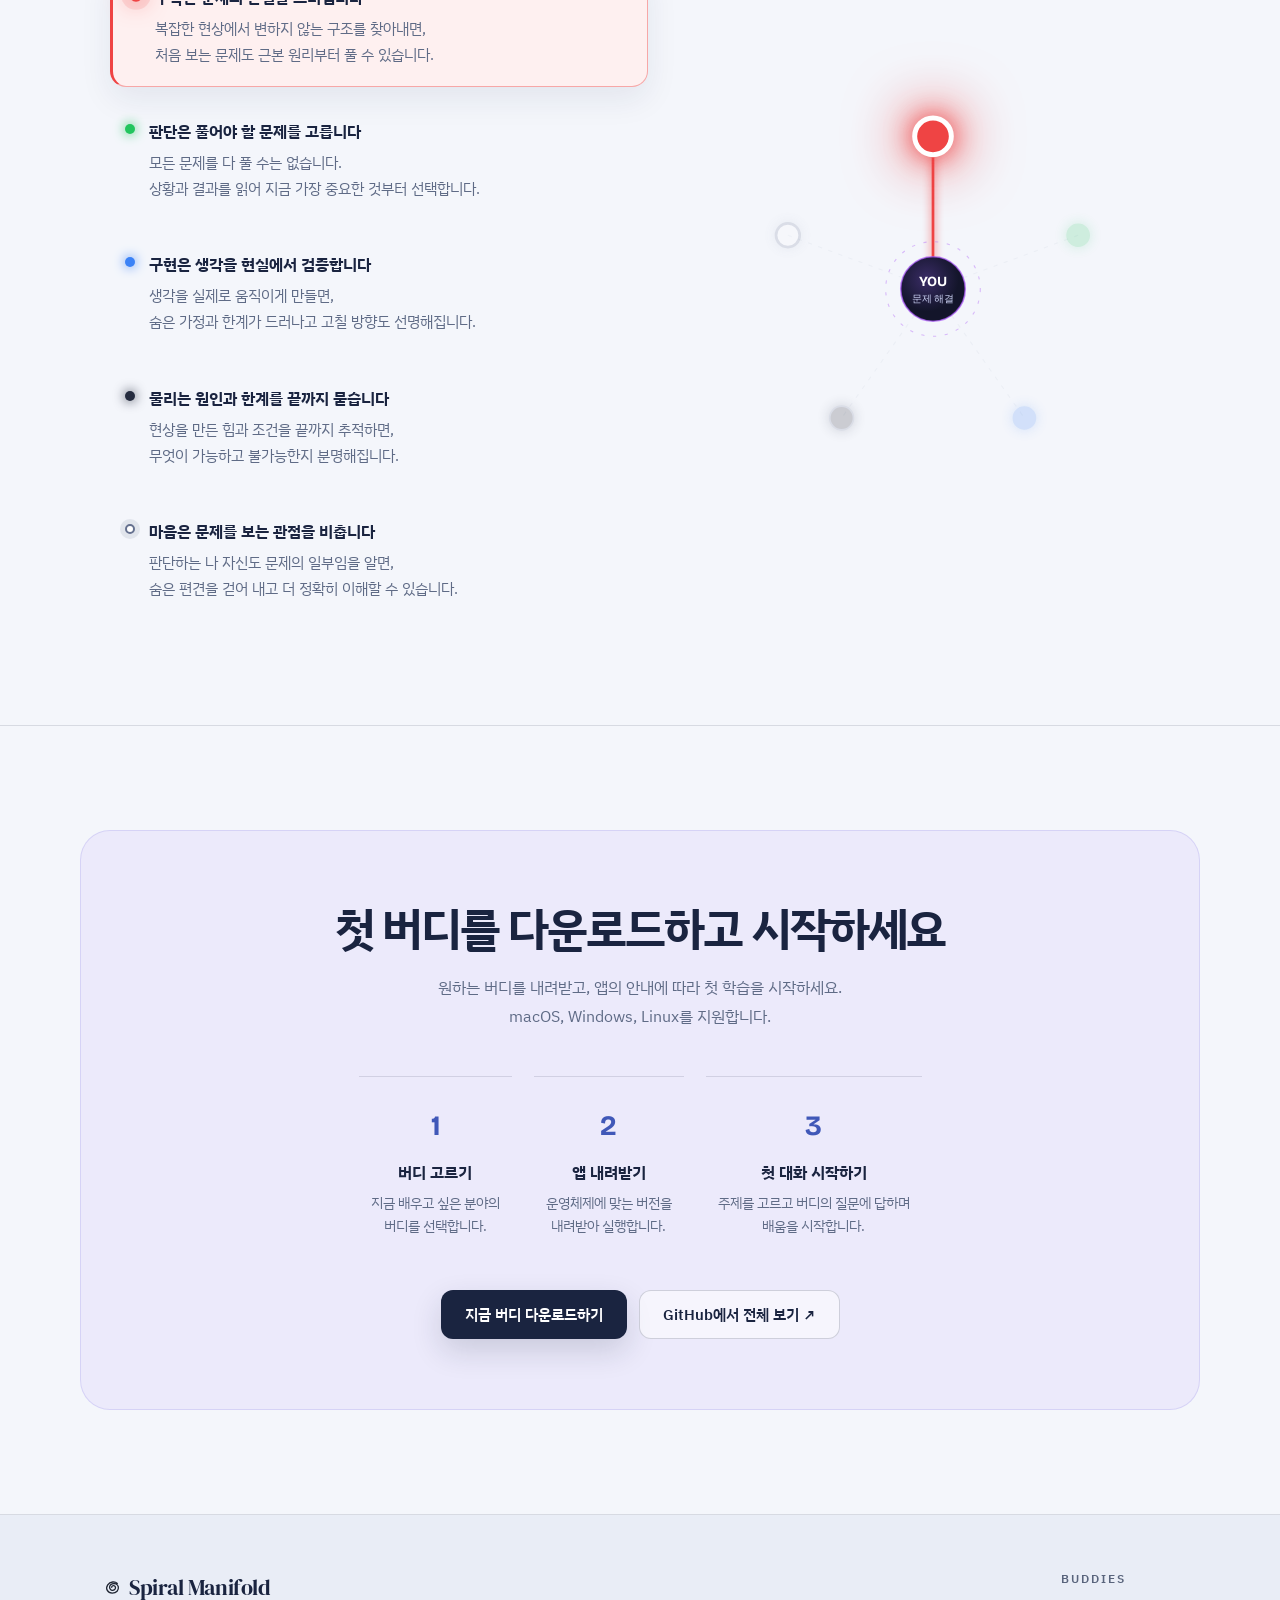
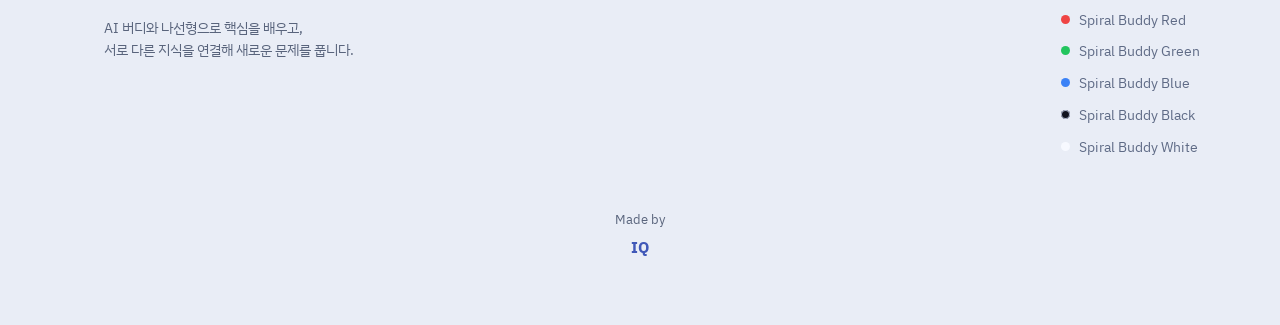
==== commit a16c884d: "Rebrand introduction as Spiral Manifold" ====
--- a/index.html
+++ b/index.html
@@ -4,19 +4,23 @@
 <meta charset="UTF-8">
 <meta name="viewport" content="width=device-width, initial-scale=1.0">
 <meta name="theme-color" content="#f4f6fb">
-<title>Spiral Galaxy — 나선형 학습 은하</title>
-<meta name="description" content="AI 버디와 함께하는 나선형 학습. 다섯 빛깔의 버디로 핵심 지식을 빠르고 넓게 익히고, 결합해 문제를 푸는 사람으로 성장합니다.">
-<meta property="og:title" content="Spiral Galaxy">
-<meta property="og:description" content="AI 버디 × 나선형 학습 — 빠르고 넓게 배우고, 결합해 문제를 푸는 사람으로.">
+<title>Spiral Manifold — 나선형 지식 연결 시스템</title>
+<meta name="description" content="AI 버디와 나선형으로 핵심을 배우고, 서로 다른 지식을 연결해 새로운 문제를 풉니다.">
+<meta property="og:title" content="Spiral Manifold">
+<meta property="og:description" content="AI 버디와 나선형으로 핵심을 배우고, 서로 다른 지식을 연결해 새로운 문제를 풉니다.">
 <meta property="og:type" content="website">
+<meta property="og:site_name" content="Spiral Manifold">
 <meta property="og:url" content="https://iq-spiral-galaxy.github.io/">
-<meta property="og:image" content="https://iq-spiral-galaxy.github.io/og-v3.png">
+<meta property="og:image" content="https://iq-spiral-galaxy.github.io/og-manifold.png">
 <meta property="og:image:width" content="1200">
 <meta property="og:image:height" content="630">
-<meta property="og:image:alt" content="다섯 AI 버디와 함께 배우는 Spiral Galaxy">
+<meta property="og:image:alt" content="Spiral Manifold 로고와 검은 선으로 휘어진 시공간 격자, Learn in loops. Think across dimensions.">
 <meta name="twitter:card" content="summary_large_image">
-<meta name="twitter:image" content="https://iq-spiral-galaxy.github.io/og-v3.png">
-<meta name="twitter:image:alt" content="다섯 AI 버디와 함께 배우는 Spiral Galaxy">
+<meta name="twitter:title" content="Spiral Manifold">
+<meta name="twitter:description" content="AI 버디와 나선형으로 핵심을 배우고, 서로 다른 지식을 연결해 새로운 문제를 풉니다.">
+<meta name="twitter:image" content="https://iq-spiral-galaxy.github.io/og-manifold.png">
+<meta name="twitter:image:alt" content="Spiral Manifold 로고와 검은 선으로 휘어진 시공간 격자, Learn in loops. Think across dimensions.">
+<link rel="canonical" href="https://iq-spiral-galaxy.github.io/">
 <link rel="icon" href="/spiral-mark.svg" type="image/svg+xml">
 <link rel="preconnect" href="https://fonts.googleapis.com">
 <link rel="preconnect" href="https://fonts.gstatic.com" crossorigin>
@@ -90,7 +94,6 @@
 
 /* ---------- hero ---------- */
 .hero{position:relative;min-height:100vh;display:flex;align-items:center;justify-content:center;text-align:center;overflow:hidden}
-#galaxy{position:fixed;inset:0;width:100%;height:100vh;z-index:0;pointer-events:none;will-change:opacity}
 .hero-veil{position:absolute;inset:0;z-index:1;pointer-events:none;
   background:
     radial-gradient(ellipse 46% 38% at 50% 53%,rgba(5,6,14,.54) 0%,rgba(5,6,14,.26) 48%,transparent 76%),
@@ -165,11 +168,6 @@
 .lstep .ln{font-family:'Bricolage Grotesque',sans-serif;font-size:12px;color:var(--violet);letter-spacing:.12em;margin:10px 0 6px}
 .lstep h4{font-size:16px;font-weight:600;margin-bottom:8px}
 .lstep p{font-size:13.5px;color:var(--muted)}
-.depths{display:flex;gap:16px;flex-wrap:wrap;justify-content:center;margin-top:46px}
-.depth{display:flex;align-items:center;gap:12px;background:var(--panel);border:1px solid var(--line);border-radius:14px;padding:14px 20px;backdrop-filter:blur(8px)}
-.depth b{font-family:'Bricolage Grotesque',sans-serif;color:var(--cyan);font-size:15px}
-.depth span{font-size:13.5px;color:var(--muted)}
-
 /* ---------- synthesis ---------- */
 .syn{display:grid;grid-template-columns:1.05fr .95fr;gap:48px;align-items:center;margin-top:50px}
 @media(max-width:900px){.syn{grid-template-columns:1fr;gap:30px}}
@@ -200,31 +198,32 @@
 .s3 .num{font-family:'Bricolage Grotesque',sans-serif;font-size:28px;font-weight:700;color:var(--violet)}
 .s3 h4{margin:8px 0 6px;font-size:16px}
 .s3 p{font-size:13.5px;color:var(--muted)}
-.codepill{display:inline-block;margin-top:40px;font-family:'Bricolage Grotesque',monospace;font-size:13px;color:#cdd3f5;
-  background:rgba(10,12,28,.7);border:1px solid var(--line);border-radius:12px;padding:14px 20px;max-width:100%;overflow-x:auto;white-space:nowrap}
-.codepill .c{color:var(--green)}
 .launch-cta{display:flex;justify-content:center;gap:12px;flex-wrap:wrap;margin-top:26px}
 @media(max-width:620px){.start>.wrap{padding:58px 20px}.start{padding-left:14px!important;padding-right:14px!important}}
 
 footer{border-top:1px solid var(--line);margin-top:40px;padding:54px 0 60px;position:relative;z-index:2}
-.fcols{display:grid;grid-template-columns:1.4fr 1fr 1fr;gap:34px}
-@media(max-width:760px){.fcols{grid-template-columns:1fr}}
+.fcols{
+  display:grid;grid-template-columns:minmax(280px,390px) minmax(220px,280px);
+  justify-content:space-between;column-gap:clamp(48px,7vw,96px);
+}
+@media(max-width:760px){.fcols{grid-template-columns:1fr;row-gap:36px}}
 footer h5{font-size:12px;letter-spacing:.16em;text-transform:uppercase;color:var(--faint);margin-bottom:14px;font-weight:600}
 footer a{display:block;color:var(--muted);font-size:14px;padding:4px 0;transition:.2s}
 footer a:hover{color:var(--ink)}
 .fbrand b{font-family:'Bricolage Grotesque',sans-serif;font-size:17px;color:var(--ink)}
 .fbrand p{color:var(--faint);font-size:13.5px;margin-top:10px;max-width:300px}
+.fbuddies{width:max-content;justify-self:end}
+@media(min-width:1168px){.fbuddies{transform:translateX(24px)}}
 .fcopy{margin-top:46px;text-align:center;color:var(--faint);font-size:12.5px}
 .dimchip{display:inline-flex;gap:7px;align-items:center;font-size:12px;color:var(--faint)}
 .dimchip i{width:9px;height:9px;border-radius:50%;display:inline-block}
-.lico{width:16px;height:16px;vertical-align:-3px;margin-right:8px}
-.fcap{font-size:11px;color:var(--faint);letter-spacing:.03em;margin:-8px 0 13px}
 .fdot{width:9px;height:9px;border-radius:50%;display:inline-block;margin-right:9px;vertical-align:1px}
 .fmark{width:17px;height:17px;vertical-align:-4px;margin-right:7px}
 .sig{margin-top:18px;font-family:'Bricolage Grotesque',sans-serif;font-size:13px;color:var(--faint);display:flex;align-items:center;gap:9px}
 .iq{font-weight:700;font-size:16px;background:linear-gradient(100deg,var(--violet),var(--cyan));-webkit-background-clip:text;background-clip:text;-webkit-text-fill-color:transparent}
 /* ---------- 용어 툴팁 (나선형 학습) ---------- */
 .term{position:relative;cursor:help;border-bottom:1.5px dashed rgba(56,189,248,.55);padding-bottom:1px;outline:none}
+.term:focus-visible{outline:2px solid var(--indigo);outline-offset:3px;border-radius:3px}
 .term .tip{position:absolute;left:50%;top:calc(100% + 12px);transform:translateX(-50%) translateY(-4px);
   width:min(320px,82vw);padding:14px 16px;border-radius:14px;z-index:70;
   background:rgba(14,16,34,.96);border:1px solid rgba(150,160,220,.25);
@@ -235,7 +234,8 @@
 .term .tip b{display:block;color:var(--ink);font-size:14px;margin-bottom:6px;font-weight:600}
 .term .tip::after{content:'';position:absolute;left:50%;bottom:100%;transform:translateX(-50%);
   border:7px solid transparent;border-bottom-color:rgba(150,160,220,.25)}
-.term:hover .tip,.term:focus-visible .tip,.term.open .tip{opacity:1;visibility:visible;transform:translateX(-50%) translateY(0)}
+.term:hover .tip,.term.open .tip{opacity:1;visibility:visible;transform:translateX(-50%) translateY(0)}
+.term.dismissed .tip{opacity:0!important;visibility:hidden!important;pointer-events:none!important}
 a.iq{transition:opacity .2s}
 a.iq:hover{opacity:.72}
 
@@ -399,14 +399,12 @@
 .bi-name{font-family:'Bricolage Grotesque','IBM Plex Sans KR',sans-serif;font-size:clamp(30px,3.8vw,46px);font-weight:700;letter-spacing:-.02em;line-height:1.08;text-wrap:balance}
 .bi-sub{color:var(--muted);font-size:14px;margin:10px 0 16px;letter-spacing:.03em}
 .bi-ident{color:#d5d8f1;font-size:clamp(16px,1.6vw,19px);line-height:1.62;max-width:470px;min-height:62px;text-wrap:balance}
-.bi-chips{display:flex;flex-wrap:wrap;gap:7px;margin:19px 0 20px}
+.bi-chips{display:flex;flex-wrap:wrap;gap:7px;margin:19px 0 30px}
 .bi-chips .chip{color:var(--faint);background:rgba(9,11,26,.34)}
 .bi-links{display:flex;gap:12px}
-.bi-app,.bi-lab{padding:11px 22px;border-radius:12px;font-size:14px;transition:.25s;border:1px solid}
+.bi-app{padding:11px 22px;border-radius:12px;font-size:14px;transition:.25s;border:1px solid}
 .bi-app{border-color:color-mix(in srgb,var(--ac) 55%,transparent);color:#fff;background:color-mix(in srgb,var(--ac) 14%,transparent)}
 .bi-app:hover{background:color-mix(in srgb,var(--ac) 26%,transparent);transform:translateY(-2px)}
-.bi-lab{border-color:var(--line);color:var(--muted)}
-.bi-lab:hover{color:var(--ink);border-color:var(--muted)}
 .bnav{position:absolute;bottom:max(24px,env(safe-area-inset-bottom));left:50%;transform:translateX(-50%);display:flex;gap:8px;align-items:center;z-index:30;
   padding:7px;border:1px solid var(--line);border-radius:999px;background:rgba(8,10,23,.72);backdrop-filter:blur(14px);
   box-shadow:0 18px 60px -28px rgba(0,0,0,.9)}
@@ -441,7 +439,7 @@
   .bi-name{font-size:clamp(28px,8vw,38px)}
   .bi-ident{font-size:15.5px}
   .bi-links{gap:8px}
-  .bi-app,.bi-lab{flex:1;padding:10px 12px;text-align:center;white-space:nowrap;font-size:13px}
+  .bi-app{flex:1;padding:10px 12px;text-align:center;white-space:nowrap;font-size:13px}
   .bnav{bottom:max(12px,env(safe-area-inset-bottom))}
   .btrack{width:220px}
   .bhint{display:none}
@@ -451,7 +449,7 @@
   .bstage{grid-template-rows:minmax(145px,27svh) auto;padding-top:46px}
   .planetwrap{min-height:145px}.planet{width:calc(min(21svh,150px)*var(--pszf,1))}
   .bi-sub{margin:5px 0 9px}.bi-ident{font-size:14px;line-height:1.5}
-  .bi-chips{margin:9px 0}.bi-app,.bi-lab{padding:8px 12px}
+  .bi-chips{margin:9px 0}.bi-app{padding:8px 12px}
 }
 @media(max-height:560px){
   .showcase{height:auto}
@@ -524,7 +522,25 @@
 
 .hero{
   min-height:100svh;justify-content:flex-start;text-align:left;overflow:visible;z-index:3;
-  border-bottom:1px solid var(--line);
+  border-bottom:1px solid var(--line);isolation:isolate;
+}
+.hero-manifold{
+  position:absolute;z-index:0;top:52%;left:84%;right:auto;
+  width:clamp(1240px,112vw,1920px);height:auto;overflow:visible;pointer-events:none;
+  transform:translate(-50%,-50%) rotate(-4deg);opacity:.48;mix-blend-mode:multiply;
+  -webkit-mask-image:radial-gradient(ellipse 58% 54% at 58% 55%,#000 0%,#000 44%,rgba(0,0,0,.86) 58%,rgba(0,0,0,.34) 76%,transparent 96%);
+  mask-image:radial-gradient(ellipse 58% 54% at 58% 55%,#000 0%,#000 44%,rgba(0,0,0,.86) 58%,rgba(0,0,0,.34) 76%,transparent 96%);
+  -webkit-mask-mode:alpha;mask-mode:alpha;
+}
+.hero-manifold img{
+  display:block;width:100%;height:auto;max-width:none;transform-box:fill-box;transform-origin:50% 48%;
+}
+@media (prefers-reduced-motion:no-preference){
+  .hero-manifold img{animation:spacetime-breathe 30s cubic-bezier(.37,0,.63,1) infinite alternate}
+}
+@keyframes spacetime-breathe{
+  from{transform:translate3d(-.3%,3px,0) scale(1.012,.990)}
+  to{transform:translate3d(.3%,-4px,0) scale(1.026,1.010)}
 }
 .hero-in{
   width:min(1120px,100%);margin:0 auto;padding:148px 24px 100px;
@@ -532,7 +548,7 @@
 .hero-brand{
   display:flex;align-items:center;gap:22px;margin-bottom:66px;
   font-family:'DM Serif Display',Georgia,serif;
-  font-size:clamp(42px,7vw,76px);line-height:1;letter-spacing:-.045em;
+  font-size:clamp(42px,7vw,76px);line-height:1;letter-spacing:-.045em;white-space:nowrap;
 }
 .hero-mark{
   position:relative;width:clamp(66px,10vw,96px);aspect-ratio:1;display:grid;place-items:center;flex:none;
@@ -545,7 +561,7 @@
 .hero h1{
   max-width:850px;font-family:'IBM Plex Sans KR',sans-serif;font-weight:700;
   font-size:clamp(38px,6.3vw,70px);line-height:1.12;letter-spacing:-.055em;
-  color:var(--ink);background:none;-webkit-text-fill-color:currentColor;
+  color:var(--ink);background:none;-webkit-text-fill-color:currentColor;word-break:keep-all;
 }
 .hero h1 .glow{
   color:var(--violet);background:none;-webkit-text-fill-color:currentColor;
@@ -620,10 +636,6 @@
   }
   .lstep:hover .ln{color:var(--ic,#a855f7);letter-spacing:.16em}
 }
-.depths{gap:10px}
-.depth{border:1px solid var(--line);border-radius:999px;padding:12px 18px;background:rgba(255,255,255,.58)}
-.depth b{color:var(--indigo)}
-
 .term{border-bottom-color:rgba(64,88,184,.4);z-index:100}
 .term:hover,.term:focus-visible,.term.open{z-index:1001}
 .term .tip{
@@ -640,7 +652,7 @@
   border:7px solid transparent;border-right-color:#fff;
   filter:drop-shadow(-1px 0 0 rgba(26,36,64,.16));
 }
-.term:hover .tip,.term:focus-visible .tip,.term.open .tip{transform:translateX(0)}
+.term:hover .tip,.term.open .tip{transform:translateX(0)}
 #buddies>.wrap{position:relative;z-index:20}
 #buddies>.showcase{position:relative;z-index:1}
 .chip{
@@ -649,7 +661,7 @@
 
 .showcase{height:auto;margin-top:46px}
 .bstage{
-  position:relative;top:auto;height:auto;min-height:520px;overflow:visible;display:grid;isolation:auto;
+  position:relative;top:auto;height:auto;min-height:440px;overflow:visible;display:grid;isolation:auto;
   grid-template-columns:250px minmax(0,1fr);grid-template-areas:'nav info';
   align-items:stretch;gap:24px;max-width:1120px;padding:0 24px;
   --ac:#bd3937;
@@ -676,7 +688,7 @@
   box-shadow:0 12px 34px rgba(31,42,74,.08);transform:none;
 }
 .binfo{
-  grid-area:info;position:relative;display:grid;min-width:0;min-height:520px;
+  grid-area:info;position:relative;display:grid;min-width:0;min-height:440px;
   padding:clamp(34px,6vw,68px);border:1px solid var(--line);border-radius:30px;
   background:rgba(255,255,255,.82);box-shadow:0 28px 80px rgba(31,42,74,.09);
 }
@@ -703,11 +715,8 @@
 .bi-sub{color:var(--ac);font-weight:600}
 .bi-ident{color:var(--ink);font-size:clamp(17px,2vw,21px)}
 .bi-chips .chip{background:#f6f7fb}
-.bi-app,.bi-lab{border-radius:10px}
-.bi-app{border-color:var(--ink);background:var(--ink);color:#fff}
+.bi-app{min-width:190px;border-radius:10px;border-color:var(--ink);background:var(--ink);color:#fff;text-align:center;font-weight:700}
 .bi-app:hover{background:#303b59;transform:translateY(-2px)}
-.bi-lab{border-color:var(--line);background:#fff;color:var(--muted)}
-.bi-lab:hover{border-color:var(--indigo);color:var(--ink)}
 
 .syn-list{gap:12px}
 .syn-item{
@@ -718,6 +727,7 @@
 .syn-item .dot{margin-top:7px;transition:transform .22s ease,box-shadow .22s ease}
 .syn-copy{display:block;color:var(--muted);font-size:15px;line-height:1.75}
 .syn-copy b{display:block;margin-bottom:5px;color:var(--ink);font-size:16px;font-weight:700}
+@media(max-width:520px){br.syn-break{display:none}}
 .syn-item:hover{border-color:color-mix(in srgb,var(--c) 24%,transparent)}
 .syn-list.has-active .syn-item:not(.is-active){opacity:1}
 .syn-item.is-active{
@@ -747,13 +757,11 @@
 }
 .s3{padding:26px 12px}
 .s3 .num{color:var(--indigo)}
-.codepill{color:var(--ink);background:rgba(255,255,255,.72);border-color:var(--line)}
-.codepill .c{color:var(--indigo)}
 footer{margin-top:0;border-top:0;background:#e9edf6}
-footer h5{color:var(--faint)}
+footer h5{color:#59647c}
 footer a{color:var(--muted)}
 footer a:hover{color:var(--indigo)}
-.fbrand p,.fcopy,.fcap{color:var(--faint)}
+.fbrand p,.fcopy{color:#59647c}
 .fbrand b{display:flex;align-items:center;gap:8px}
 .fmark{margin:0;filter:none}
 .iq{color:var(--indigo);background:none;-webkit-text-fill-color:currentColor}
@@ -770,19 +778,34 @@
   .bnav::-webkit-scrollbar{display:none}
   .bdot{min-width:142px;min-height:64px;scroll-snap-align:start}
   .bdot:hover{transform:none}
-  .binfo{min-height:520px;padding:34px 25px;border-radius:22px}
+  .binfo{min-height:420px;padding:34px 25px;border-radius:22px}
   .bi-links{flex-direction:column}
+  .fbuddies{width:auto;justify-self:stretch}
   section.block{padding:82px 0}
+}
+@media(max-width:900px){
+  .hero-manifold{
+    width:clamp(980px,178vw,1220px);left:86%;right:auto;top:62%;bottom:auto;
+    transform:translate(-50%,-50%) rotate(-6deg);opacity:.18;
+    -webkit-mask-image:radial-gradient(ellipse 58% 53% at 56% 58%,#000 0%,#000 42%,rgba(0,0,0,.8) 58%,rgba(0,0,0,.26) 76%,transparent 96%);
+    mask-image:radial-gradient(ellipse 58% 53% at 56% 58%,#000 0%,#000 42%,rgba(0,0,0,.8) 58%,rgba(0,0,0,.26) 76%,transparent 96%);
+  }
+}
+@media(min-width:901px) and (max-width:1180px){
+  .hero-manifold{width:clamp(1180px,126vw,1460px);left:87%;top:54%;opacity:.34}
+}
+@media(max-width:520px){
+  .hero-brand{gap:clamp(10px,2.8vw,15px);font-size:clamp(34px,9.5vw,42px)}
+  .hero-mark{width:clamp(54px,14vw,72px)}
+  .hero h1{font-size:clamp(36px,9.5vw,42px)}
 }
 @media(max-width:420px){
   nav{padding:15px 17px}
   .brand b{font-size:19px}
   .nav-mark,.brand .mark{width:30px;height:30px}
   .hero-in{padding-left:20px;padding-right:20px}
-  .hero-brand{gap:clamp(9px,3vw,14px);font-size:clamp(31px,9.2vw,38px)}
-  .hero-mark{width:clamp(48px,14vw,60px)}
-  .hero h1{font-size:38px}
-  .binfo{min-height:560px}
+  .binfo{min-height:420px}
+  .hero-manifold{width:960px;left:90%;top:64%;bottom:auto;opacity:.15}
 }
 @media(max-width:900px){
   .hero p.lead,#buddies .lede{position:relative}
@@ -792,7 +815,7 @@
     width:min(320px,calc(100vw - 32px));max-width:none;
     transform:translateX(-50%) translateY(-4px);
   }
-  .term:hover .tip,.term:focus-visible .tip,.term.open .tip{transform:translateX(-50%) translateY(0)}
+.term:hover .tip,.term.open .tip{transform:translateX(-50%) translateY(0)}
   .term .tip::after{display:none}
 }
 @media(max-height:560px){
@@ -804,10 +827,12 @@
 }
 @media (prefers-reduced-motion: reduce){
   .hero-mark img{animation:none!important}
+  .hero-manifold img{animation:none!important;transform:none!important}
   .bdot,.bpanel,.js .bpanel{transition:none!important}
   .syn-item,.syn-item .dot,.cline,.cnode,.lstep,.lstep::before,.lstep .ico,.lstep .ln,.lstep h4{transition:none!important}
   .lstep:hover,.lstep:hover .ico{transform:none!important}
 }
+@media(forced-colors:active),(prefers-contrast:more){.hero-manifold{display:none}}
 .sig em{font-style:italic;color:var(--muted)}
 </style>
 </head>
@@ -817,7 +842,7 @@
 <nav id="nav">
   <a class="brand" href="#top">
     <span class="nav-mark" aria-hidden="true"><img class="mark" src="/spiral-mark.svg" alt=""></span>
-    <b>Spiral Galaxy</b>
+    <b>Spiral Manifold</b>
   </a>
   <div class="navlinks">
     <a href="#concept">학습법</a>
@@ -831,15 +856,18 @@
 <!-- ================= HERO ================= -->
 <main id="main" tabindex="-1">
 <header class="hero" id="top">
+  <div class="hero-manifold" aria-hidden="true">
+    <img src="/spacetime-warp.svg" alt="" width="760" height="620">
+  </div>
   <div class="hero-in">
-    <div class="hero-brand" aria-label="Spiral Galaxy">
+    <div class="hero-brand" aria-label="Spiral Manifold">
       <span class="hero-mark" aria-hidden="true"><img src="/spiral-mark.svg" alt=""></span>
-      <span>Spiral Galaxy</span>
-    </div>
-    <h1>흩어진 지식이 모여<br><span class="glow">하나의 은하</span>가 된다</h1>
-    <p class="lead">AI 버디와 <span class="term" role="button" tabindex="0" aria-label="나선형 학습 설명 보기" aria-expanded="false" aria-describedby="spiral-tip-hero">나선형<span class="tip" id="spiral-tip-hero" role="tooltip"><b><img class="tip-mark" src="/spiral-mark.svg" alt="">나선형 학습이란?</b>한 번에 전부 이해하려 하지 않습니다.<br>같은 개념으로 여러 번 돌아오며,<br>그때마다 한 단계 더 깊이 파고듭니다.<br><br>처음엔 직관, 다음엔 원리, 그다음엔 응용 —<br>같은 자리를 도는 듯해도<br>매번 한 층 위에서 돌아서 '나선'입니다.</span></span>으로 학습하며, 핵심을 <b>빠르고 넓게</b> 익히고<br>레이어를 가로질러 <b>결합</b>해 문제를 푸는 사람으로 성장합니다.</p>
+      <span>Spiral Manifold</span>
+    </div>
+    <h1>넓게 배우고, 제대로 연결해<br><span class="glow">본질을</span> 꿰뚫는다</h1>
+    <p class="lead">AI 버디와 <span class="term" role="button" tabindex="0" aria-label="나선형 학습 설명 보기" aria-expanded="false" aria-describedby="spiral-tip-hero">나선형<span class="tip" id="spiral-tip-hero" role="tooltip"><b><img class="tip-mark" src="/spiral-mark.svg" alt="">나선형 학습이란?</b>먼저 큰 그림을 익힙니다.<br>같은 개념으로 돌아올 때마다<br>원리와 응용을 더해 깊어집니다.</span></span>으로 핵심을 배우고,<br>서로 다른 지식을 연결해 새로운 문제를 풉니다.</p>
     <div class="cta">
-      <a class="btn btn-primary" href="#buddies">다섯 버디 만나기</a>
+      <a class="btn btn-primary" href="#buddies">버디 다운로드하기</a>
       <a class="btn btn-ghost" href="#concept">학습법 보기</a>
     </div>
   </div>
@@ -849,27 +877,26 @@
 <section class="block center" id="concept">
   <div class="wrap">
     <div class="reveal">
-      <h2 class="title">외우는 사람의 시대는 끝났다</h2>
-      <p class="lede">검색하면 나오는 답을 외우는 게 아니라,<br><b>흩어진 지식을 결합해 새 문제를 푸는 사람</b>의 시대입니다.<br>그래서 한 우물보다 — 넓게 훑고, 나선으로 되감으며 깊어지는 학습이 필요합니다.</p>
+      <h2 class="title">지식은 연결할 때 힘이 됩니다</h2>
+      <p class="lede">답을 찾는 것보다 중요한 건 이해하고 활용하는 힘입니다.<br>핵심을 익히고, 다시 배우고, 서로 연결해 새로운 문제에 적용합니다.</p>
     </div>
     <div class="concept-grid">
       <div class="cstep reveal">
-        <div class="n">01 — BROAD</div>
-        <h3>빠르고 넓게</h3>
-        <p>처음부터 한 우물만 파지 않습니다.<br>수학·개발·물리·마음·세상의 핵심을 먼저 익혀,<br>지식의 전체 지도를 그립니다.</p>
+        <div class="n">01</div>
+        <h3>전체를 먼저 봅니다</h3>
+        <p>여러 분야의 핵심을 빠르게 익혀<br>지식의 큰 그림을 만듭니다.</p>
       </div>
       <div class="cstep reveal">
-        <div class="n">02 — SPIRAL</div>
-        <h3>나선으로 깊게</h3>
-        <p>같은 개념을 다시 만날 때마다<br>한 단계씩 깊이 들어갑니다.<br>지난 학습을 기억하는 버디가<br>매번 더 깊은 질문을 던집니다.</p>
+        <div class="n">02</div>
+        <h3>다시 보며 깊어집니다</h3>
+        <p>같은 개념을 다시 배울 때마다<br>원리와 응용을 더합니다.</p>
       </div>
       <div class="cstep reveal">
-        <div class="n">03 — COMBINE</div>
-        <h3>결합해 풀기</h3>
-        <p>따로 배운 지식은 흩어진 점일 뿐입니다.<br>영역을 넘나들며 점을 연결할 때,<br>새로운 문제를 푸는 힘이 생깁니다.</p>
+        <div class="n">03</div>
+        <h3>연결해 문제를 풉니다</h3>
+        <p>서로 다른 지식을 연결해<br>새로운 관점과 답을 만듭니다.</p>
       </div>
     </div>
-    <div class="pull reveal">한 분야의 전문가를 넘어,<br><em>지식과 지식 사이에서 답을 만드는 사람.</em></div>
   </div>
 </section>
 
@@ -877,8 +904,8 @@
 <section class="block" id="buddies">
   <div class="wrap">
     <div class="reveal center">
-      <h2 class="title">Five Colors. Five Buddies.</h2>
-      <p class="lede">각 버디는 하나의 연구소를 <span class="term" role="button" tabindex="0" aria-label="나선형 학습 설명 보기" aria-expanded="false" aria-describedby="spiral-tip-buddies">나선형 학습<span class="tip" id="spiral-tip-buddies" role="tooltip"><b><img class="tip-mark" src="/spiral-mark.svg" alt="">나선형 학습이란?</b>한 번에 전부 이해하려 하지 않습니다.<br>같은 개념으로 여러 번 돌아오며,<br>그때마다 한 단계 더 깊이 파고듭니다.<br><br>처음엔 직관, 다음엔 원리, 그다음엔 응용 —<br>같은 자리를 도는 듯해도<br>매번 한 층 위에서 돌아서 '나선'입니다.</span></span> 세션으로 바꾸는 데스크톱 앱입니다.<br>버디를 선택해 각 학습 영역을 살펴보세요.</p>
+      <h2 class="title">배우고 싶은 분야를 고르세요</h2>
+      <p class="lede">각 버디는 한 분야를 <span class="term" role="button" tabindex="0" aria-label="나선형 학습 설명 보기" aria-expanded="false" aria-describedby="spiral-tip-buddies">나선형 학습<span class="tip" id="spiral-tip-buddies" role="tooltip"><b><img class="tip-mark" src="/spiral-mark.svg" alt="">나선형 학습이란?</b>먼저 큰 그림을 익힙니다.<br>같은 개념으로 돌아올 때마다<br>원리와 응용을 더해 깊어집니다.</span></span>으로 깊이 배우는 데스크톱 앱입니다.<br>관심 있는 버디를 골라 바로 다운로드하세요.</p>
     </div>
   </div>
 
@@ -895,37 +922,37 @@
         <article class="bpanel is-active" id="buddy-panel-0" role="tabpanel" aria-labelledby="buddy-tab-0" data-i="0" style="--ac:#bd3937">
           <h3 class="bi-name">Spiral Buddy Red</h3>
           <div class="bi-sub">수학과 AI의 본질</div>
-          <p class="bi-ident">AI를 이루는 수학적 구조를 100% 이해한다.</p>
+          <p class="bi-ident">수학의 기초부터 최신 AI까지, 원리를 따라 이해합니다.</p>
           <div class="bi-chips"><span class="chip">수학</span><span class="chip">ML</span><span class="chip">DL</span><span class="chip">RL</span><span class="chip">LLM</span><span class="chip">CV</span></div>
-          <div class="bi-links"><a class="bi-app" href="https://github.com/iq-spiral-galaxy/spiral-buddy-red/releases" target="_blank" rel="noopener">앱 다운로드 ↗</a><a class="bi-lab" href="https://iq-ai-lab.github.io" target="_blank" rel="noopener">IQ AI Lab</a></div>
+          <div class="bi-links"><a class="bi-app" href="https://github.com/iq-spiral-galaxy/spiral-buddy-red/releases" target="_blank" rel="noopener">Red 앱 다운로드 ↗</a></div>
         </article>
         <article class="bpanel" id="buddy-panel-1" role="tabpanel" aria-labelledby="buddy-tab-1" aria-hidden="true" inert data-i="1" style="--ac:#177246">
           <h3 class="bi-name">Spiral Buddy Green</h3>
           <div class="bi-sub">세상을 읽는 판단력</div>
-          <p class="bi-ident">돈·사람·세상이 움직이는 원리를 배워 판단력을 기른다.</p>
+          <p class="bi-ident">돈과 사람, 세상의 흐름을 읽고 더 나은 판단을 배웁니다.</p>
           <div class="bi-chips"><span class="chip">돈</span><span class="chip">사람</span><span class="chip">제도</span><span class="chip">역사</span><span class="chip">전략</span></div>
-          <div class="bi-links"><a class="bi-app" href="https://github.com/iq-spiral-galaxy/spiral-buddy-green/releases" target="_blank" rel="noopener">앱 다운로드 ↗</a><a class="bi-lab" href="https://iq-phronesis-lab.github.io" target="_blank" rel="noopener">IQ Phronesis Lab</a></div>
+          <div class="bi-links"><a class="bi-app" href="https://github.com/iq-spiral-galaxy/spiral-buddy-green/releases" target="_blank" rel="noopener">Green 앱 다운로드 ↗</a></div>
         </article>
         <article class="bpanel" id="buddy-panel-2" role="tabpanel" aria-labelledby="buddy-tab-2" aria-hidden="true" inert data-i="2" style="--ac:#356fd1">
           <h3 class="bi-name">Spiral Buddy Blue</h3>
           <div class="bi-sub">만드는 힘, 풀스택</div>
-          <p class="bi-ident">기술을 쓰는 법을 넘어, 내부 동작 원리까지 이해한다.</p>
+          <p class="bi-ident">서비스를 직접 만들며 개발의 전체 흐름을 익힙니다.</p>
           <div class="bi-chips"><span class="chip">Frontend</span><span class="chip">Backend</span><span class="chip">Android</span><span class="chip">iOS</span><span class="chip">DB</span><span class="chip">인프라</span></div>
-          <div class="bi-links"><a class="bi-app" href="https://github.com/iq-spiral-galaxy/spiral-buddy-blue/releases" target="_blank" rel="noopener">앱 다운로드 ↗</a><a class="bi-lab" href="https://iq-dev-lab.github.io" target="_blank" rel="noopener">IQ Dev Lab</a></div>
+          <div class="bi-links"><a class="bi-app" href="https://github.com/iq-spiral-galaxy/spiral-buddy-blue/releases" target="_blank" rel="noopener">Blue 앱 다운로드 ↗</a></div>
         </article>
         <article class="bpanel" id="buddy-panel-3" role="tabpanel" aria-labelledby="buddy-tab-3" aria-hidden="true" inert data-i="3" style="--ac:#252c3f">
           <h3 class="bi-name">Spiral Buddy Black</h3>
           <div class="bi-sub">우주를 바닥부터</div>
-          <p class="bi-ident">가장 근본적인 법칙에서 출발해 우주를 이해한다.</p>
+          <p class="bi-ident">고전역학부터 양자와 우주론까지, 자연의 법칙을 이해합니다.</p>
           <div class="bi-chips"><span class="chip">고전</span><span class="chip">양자</span><span class="chip">상대성</span><span class="chip">우주론</span><span class="chip">양자중력</span></div>
-          <div class="bi-links"><a class="bi-app" href="https://github.com/iq-spiral-galaxy/spiral-buddy-black/releases" target="_blank" rel="noopener">앱 다운로드 ↗</a><a class="bi-lab" href="https://iq-physis-lab.github.io" target="_blank" rel="noopener">IQ Physis Lab</a></div>
+          <div class="bi-links"><a class="bi-app" href="https://github.com/iq-spiral-galaxy/spiral-buddy-black/releases" target="_blank" rel="noopener">Black 앱 다운로드 ↗</a></div>
         </article>
         <article class="bpanel" id="buddy-panel-4" role="tabpanel" aria-labelledby="buddy-tab-4" aria-hidden="true" inert data-i="4" style="--ac:#59647c">
           <h3 class="bi-name">Spiral Buddy White</h3>
           <div class="bi-sub">마음의 안쪽</div>
-          <p class="bi-ident">뉴런에서 의식까지, 마음이 어떻게 생겨나는지 이해한다.</p>
+          <p class="bi-ident">뇌와 인지를 따라 생각과 의식이 생기는 과정을 이해합니다.</p>
           <div class="bi-chips"><span class="chip">뇌</span><span class="chip">인지</span><span class="chip">의식</span><span class="chip">자아</span><span class="chip">자유의지</span></div>
-          <div class="bi-links"><a class="bi-app" href="https://github.com/iq-spiral-galaxy/spiral-buddy-white/releases" target="_blank" rel="noopener">앱 다운로드 ↗</a><a class="bi-lab" href="https://iq-psyche-lab.github.io" target="_blank" rel="noopener">IQ Psyche Lab</a></div>
+          <div class="bi-links"><a class="bi-app" href="https://github.com/iq-spiral-galaxy/spiral-buddy-white/releases" target="_blank" rel="noopener">White 앱 다운로드 ↗</a></div>
         </article>
       </div>
       <div class="sr-only" id="biAnnounce" aria-live="polite" aria-atomic="true"></div>
@@ -937,19 +964,14 @@
 <section class="block" id="how">
   <div class="wrap">
     <div class="reveal center">
-      <h2 class="title">되감을수록 깊어지는 한 사이클</h2>
-      <p class="lede">책은 한 번 읽으면 거기서 끝이지만, 나선형 학습은 끝이 다음의 시작입니다.<br>오늘 남긴 노트를 다음 세션의 버디가 기억한 채 시작하기 때문에, 배울수록 대화가 깊어집니다.</p>
+      <h2 class="title">배우고, 남기고, 이어갑니다</h2>
+      <p class="lede">버디가 지난 학습을 기억해, 다시 돌아올 때 더 깊은 질문으로 이어집니다.</p>
     </div>
     <div class="loop reveal">
-      <div class="lstep reveal" style="--ic:#a855f7"><div class="ico"><img src="https://api.iconify.design/lucide/map.svg?color=%23a855f7" alt="" width="21" height="21"></div><div class="ln">STEP 01</div><h4>로드맵·챕터 선택</h4><p>다섯 영역 232개 딥다이브 로드맵에서,<br>오늘 공부할 챕터 하나를 고릅니다.</p></div>
-      <div class="lstep reveal" style="--ic:#8b7cf6"><div class="ico"><img src="https://api.iconify.design/lucide/message-circle.svg?color=%238b7cf6" alt="" width="21" height="21"></div><div class="ln">STEP 02</div><h4>버디와 Socratic 대화</h4><p>버디는 정답을 바로 알려주지 않습니다.<br>질문을 던져 스스로 답을 찾게 하고,<br>막히면 힌트로 이끕니다.</p></div>
-      <div class="lstep reveal" style="--ic:#6493f4"><div class="ico"><img src="https://api.iconify.design/lucide/notebook-pen.svg?color=%236493f4" alt="" width="21" height="21"></div><div class="ln">STEP 03</div><h4>8섹션 구조 노트</h4><p>세션을 마치면 대화 전체가<br>핵심 개념·예제·헷갈렸던 지점 등<br>8개 섹션 노트로 자동 정리됩니다.</p></div>
-      <div class="lstep reveal" style="--ic:#38bdf8"><div class="ico"><img src="https://api.iconify.design/lucide/refresh-cw.svg?color=%2338bdf8" alt="" width="21" height="21"></div><div class="ln">STEP 04</div><h4>노트를 기억한 채 되감기</h4><p>같은 챕터로 돌아오면<br>버디가 지난 노트를 읽고 시작합니다.<br>그래서 복습은 단순 반복이 아니라,<br>한 단계 더 깊은 대화가 됩니다.</p></div>
-    </div>
-    <div class="depths">
-      <div class="depth reveal"><b>d1</b><span>직관·정의 — 큰 그림과 핵심 개념 세우기</span></div>
-      <div class="depth reveal"><b>d2</b><span>증명·반례 — 헷갈렸던 지점을 진입점으로</span></div>
-      <div class="depth reveal"><b>d3+</b><span>결합·응용 — 다른 레이어와 횡단 연결</span></div>
+      <div class="lstep reveal" style="--ic:#a855f7"><div class="ico"><img src="https://api.iconify.design/lucide/map.svg?color=%23a855f7" alt="" width="21" height="21"></div><div class="ln">STEP 01</div><h4>주제 고르기</h4><p>오늘 배우고 싶은 주제를 선택합니다.</p></div>
+      <div class="lstep reveal" style="--ic:#8b7cf6"><div class="ico"><img src="https://api.iconify.design/lucide/message-circle.svg?color=%238b7cf6" alt="" width="21" height="21"></div><div class="ln">STEP 02</div><h4>버디와 대화하기</h4><p>질문과 힌트를 따라 답을 찾습니다.</p></div>
+      <div class="lstep reveal" style="--ic:#6493f4"><div class="ico"><img src="https://api.iconify.design/lucide/notebook-pen.svg?color=%236493f4" alt="" width="21" height="21"></div><div class="ln">STEP 03</div><h4>학습 정리하기</h4><p>핵심과 헷갈린 지점을 노트로 남깁니다.</p></div>
+      <div class="lstep reveal" style="--ic:#38bdf8"><div class="ico"><img src="https://api.iconify.design/lucide/refresh-cw.svg?color=%2338bdf8" alt="" width="21" height="21"></div><div class="ln">STEP 04</div><h4>이어 배우기</h4><p>지난 학습에서 더 깊이 이어갑니다.</p></div>
     </div>
   </div>
 </section>
@@ -958,16 +980,16 @@
 <section class="block" id="combine">
   <div class="wrap">
     <div class="reveal center">
-      <h2 class="title">다섯 분야를 연결하면 더 잘 풀립니다</h2>
-      <p class="lede">각 버디에게 한 분야를 깊게 배우고, 배운 내용을 서로 연결합니다.<br>그러면 복잡한 문제도 여러 관점에서 보고 더 나은 답을 찾을 수 있습니다.</p>
+      <h2 class="title">핵심을 넓게 배우고, 연결해 풉니다</h2>
+      <p class="lede">각 분야의 핵심을 제대로 익힌 뒤 서로 연결합니다.<br>지식이 하나의 구조가 될 때, 처음 보는 문제도 풀 수 있는 힘이 생깁니다.</p>
     </div>
     <div class="syn">
       <div class="syn-list">
-        <button type="button" class="syn-item is-active" data-k="black" style="--c:#252c3f" aria-pressed="true"><span class="dot" aria-hidden="true"></span><span class="syn-copy"><b>물리는 AI가 배우는 방식을 보여줍니다</b>AI는 틀림이 줄어드는 방향을 찾아 조금씩 답을 고칩니다.<br>물체가 더 안정된 상태를 찾아 움직이는 과정과 닮았습니다.</span></button>
-        <button type="button" class="syn-item" data-k="white" style="--c:#65718f" aria-pressed="false"><span class="dot" aria-hidden="true"></span><span class="syn-copy"><b>마음을 알면 쓰기 쉬운 제품을 만들 수 있습니다</b>사람은 한 번에 많은 것에 집중하기 어렵고, 기억도 자주 틀립니다.<br>이 한계를 배려하면 더 쉽고 편한 제품이 됩니다.</span></button>
-        <button type="button" class="syn-item" data-k="green" style="--c:var(--green)" aria-pressed="false"><span class="dot" aria-hidden="true"></span><span class="syn-copy"><b>세상을 알면 선택이 쉬워집니다</b>사람은 보상에 반응하고, 작은 성과는 시간이 지나며 커집니다.<br>이 흐름을 읽으면 무엇을 만들고 언제 시작할지 더 잘 정할 수 있습니다.</span></button>
-        <button type="button" class="syn-item" data-k="blue" style="--c:var(--blue)" aria-pressed="false"><span class="dot" aria-hidden="true"></span><span class="syn-copy"><b>직접 만들어 봐야 제대로 알게 됩니다</b>좋은 아이디어도 실제로 작동하는지는 만들어 보기 전엔 모릅니다.<br>코드로 시험하고 고치면서 지식이 내 것이 됩니다.</span></button>
-        <button type="button" class="syn-item" data-k="red" style="--c:var(--red)" aria-pressed="false"><span class="dot" aria-hidden="true"></span><span class="syn-copy"><b>수학은 다섯 분야를 연결합니다</b>확률·선형대수·최적화는 물리, AI, 금융에서 반복됩니다.<br>수학을 알면 서로 다른 문제 안의 같은 구조가 보입니다.</span></button>
+        <button type="button" class="syn-item is-active" data-k="red" style="--c:var(--red)" aria-pressed="true"><span class="dot" aria-hidden="true"></span><span class="syn-copy"><b>수학은 문제의 본질을 드러냅니다</b>복잡한 현상에서 변하지 않는 구조를 찾아내면,<br class="syn-break"> 처음 보는 문제도 근본 원리부터 풀 수 있습니다.</span></button>
+        <button type="button" class="syn-item" data-k="green" style="--c:var(--green)" aria-pressed="false"><span class="dot" aria-hidden="true"></span><span class="syn-copy"><b>판단은 풀어야 할 문제를 고릅니다</b>모든 문제를 다 풀 수는 없습니다.<br class="syn-break"> 상황과 결과를 읽어 지금 가장 중요한 것부터 선택합니다.</span></button>
+        <button type="button" class="syn-item" data-k="blue" style="--c:var(--blue)" aria-pressed="false"><span class="dot" aria-hidden="true"></span><span class="syn-copy"><b>구현은 생각을 현실에서 검증합니다</b>생각을 실제로 움직이게 만들면,<br class="syn-break"> 숨은 가정과 한계가 드러나고 고칠 방향도 선명해집니다.</span></button>
+        <button type="button" class="syn-item" data-k="black" style="--c:#252c3f" aria-pressed="false"><span class="dot" aria-hidden="true"></span><span class="syn-copy"><b>물리는 원인과 한계를 끝까지 묻습니다</b>현상을 만든 힘과 조건을 끝까지 추적하면,<br class="syn-break"> 무엇이 가능하고 불가능한지 분명해집니다.</span></button>
+        <button type="button" class="syn-item" data-k="white" style="--c:#65718f" aria-pressed="false"><span class="dot" aria-hidden="true"></span><span class="syn-copy"><b>마음은 문제를 보는 관점을 비춥니다</b>판단하는 나 자신도 문제의 일부임을 알면,<br class="syn-break"> 숨은 편견을 걷어 내고 더 정확히 이해할 수 있습니다.</span></button>
       </div>
       <div class="constellation reveal">
         <svg viewBox="0 0 400 400" aria-hidden="true">
@@ -1009,18 +1031,17 @@
 <section class="block start" id="start">
   <div class="wrap">
     <div class="reveal">
-      <h2 class="title">30초면, 첫 나선을 시작합니다</h2>
-      <p class="lede center">버디를 골라 한 줄 명령으로 설치 → API 키와 보관함 폴더 설정 → 바로 학습.<br>macOS · Windows · Linux 모두 지원합니다.</p>
+      <h2 class="title">첫 버디를 다운로드하고 시작하세요</h2>
+      <p class="lede center">원하는 버디를 내려받고, 앱의 안내에 따라 첫 학습을 시작하세요.<br>macOS, Windows, Linux를 지원합니다.</p>
     </div>
     <div class="steps3">
-      <div class="s3 reveal"><div class="num">1</div><h4>버디 고르기</h4><p>다섯 빛깔 중 끌리는 것부터.<br>나중에 더 설치해 함께 쓸 수 있습니다.</p></div>
-      <div class="s3 reveal"><div class="num">2</div><h4>한 줄 설치</h4><p>레포의 OS별 명령을 붙여넣으면<br>다운로드·설치·실행까지 한 번에.</p></div>
-      <div class="s3 reveal"><div class="num">3</div><h4>나선 시작</h4><p>챕터를 골라 버디와 대화하고,<br>노트로 남기며 되감습니다.</p></div>
-    </div>
-    <div class="reveal"><span class="codepill"><span class="c">$</span> 각 버디 레포 → <b>30초 설치</b> 섹션의 명령을 복사 → 붙여넣기</span></div>
+      <div class="s3 reveal"><div class="num">1</div><h4>버디 고르기</h4><p>지금 배우고 싶은 분야의<br>버디를 선택합니다.</p></div>
+      <div class="s3 reveal"><div class="num">2</div><h4>앱 내려받기</h4><p>운영체제에 맞는 버전을<br>내려받아 실행합니다.</p></div>
+      <div class="s3 reveal"><div class="num">3</div><h4>첫 대화 시작하기</h4><p>주제를 고르고 버디의 질문에 답하며<br>배움을 시작합니다.</p></div>
+    </div>
     <div class="launch-cta reveal">
-      <a class="btn btn-primary" href="https://github.com/iq-spiral-galaxy" target="_blank" rel="noopener">GitHub에서 버디 고르기 ↗</a>
-      <a class="btn btn-ghost" href="#buddies">다섯 버디 다시 보기</a>
+      <a class="btn btn-primary" href="#buddies">지금 버디 다운로드하기</a>
+      <a class="btn btn-ghost" href="https://github.com/iq-spiral-galaxy" target="_blank" rel="noopener">GitHub에서 전체 보기 ↗</a>
     </div>
   </div>
 </section>
@@ -1031,25 +1052,16 @@
   <div class="wrap">
     <div class="fcols">
       <div class="fbrand">
-        <b><img class="fmark" src="/spiral-mark.svg" alt="">Spiral Galaxy</b>
-        <p>AI 버디와 함께하는 나선형 학습 은하.<br>빠르고 넓게 배우고, 결합해 문제를 푸는 사람으로.</p>
+        <b><img class="fmark" src="/spiral-mark.svg" alt="">Spiral Manifold</b>
+        <p>AI 버디와 나선형으로 핵심을 배우고,<br>서로 다른 지식을 연결해 새로운 문제를 풉니다.</p>
       </div>
-      <div>
+      <div class="fbuddies">
         <h5>Buddies</h5>
         <a href="https://github.com/iq-spiral-galaxy/spiral-buddy-red" target="_blank" rel="noopener"><i class="fdot" style="background:#ef4444"></i>Spiral Buddy Red</a>
         <a href="https://github.com/iq-spiral-galaxy/spiral-buddy-green" target="_blank" rel="noopener"><i class="fdot" style="background:#22c55e"></i>Spiral Buddy Green</a>
         <a href="https://github.com/iq-spiral-galaxy/spiral-buddy-blue" target="_blank" rel="noopener"><i class="fdot" style="background:#3b82f6"></i>Spiral Buddy Blue</a>
         <a href="https://github.com/iq-spiral-galaxy/spiral-buddy-black" target="_blank" rel="noopener"><i class="fdot" style="background:#11131f;box-shadow:inset 0 0 0 1px #aeb6cf"></i>Spiral Buddy Black</a>
         <a href="https://github.com/iq-spiral-galaxy/spiral-buddy-white" target="_blank" rel="noopener"><i class="fdot" style="background:#f7f9ff"></i>Spiral Buddy White</a>
-      </div>
-      <div>
-        <h5>Knowledge Labs</h5>
-        <p class="fcap">아리스토텔레스의 다섯 지적 덕</p>
-        <a href="https://iq-ai-lab.github.io" target="_blank" rel="noopener"><img class="lico" src="https://api.iconify.design/lucide/brain-circuit.svg?color=%23a78bfa" alt="">IQ AI Lab — Episteme</a>
-        <a href="https://iq-dev-lab.github.io" target="_blank" rel="noopener"><img class="lico" src="https://api.iconify.design/lucide/server-cog.svg?color=%2300d9ff" alt="">IQ Dev Lab — Techne</a>
-        <a href="https://iq-phronesis-lab.github.io" target="_blank" rel="noopener"><img class="lico" src="https://api.iconify.design/lucide/compass.svg?color=%23f59e0b" alt="">IQ Phronesis Lab — Phronesis</a>
-        <a href="https://iq-physis-lab.github.io" target="_blank" rel="noopener"><img class="lico" src="https://api.iconify.design/lucide/atom.svg?color=%236366f1" alt="">IQ Physis Lab — Sophia</a>
-        <a href="https://iq-psyche-lab.github.io" target="_blank" rel="noopener"><img class="lico" src="https://api.iconify.design/lucide/brain.svg?color=%23ec4899" alt="">IQ Psyche Lab — Nous</a>
       </div>
     </div>
     <div class="fcopy">Made by <a class="iq" href="https://github.com/e9ua1" target="_blank" rel="noopener">IQ</a></div>
@@ -1147,22 +1159,32 @@
 // ---------- 용어 툴팁: 터치 토글 ----------
 document.querySelectorAll('.term').forEach(t=>{
   const toggle=()=>{
-    const open=!t.classList.contains('open');
+    const wasOpen=t.classList.contains('open');
+    const open=!wasOpen;
+    t.classList.remove('dismissed');
     document.querySelectorAll('.term.open').forEach(other=>{
       if(other!==t){other.classList.remove('open');other.setAttribute('aria-expanded','false');}
     });
     t.classList.toggle('open',open);
     t.setAttribute('aria-expanded',String(open));
+    if(wasOpen)t.classList.add('dismissed');
   };
+  t.addEventListener('pointerenter',()=>{
+    if(matchMedia('(hover:hover)').matches&&!t.classList.contains('dismissed'))t.setAttribute('aria-expanded','true');
+  });
+  t.addEventListener('pointerleave',()=>{
+    t.classList.remove('dismissed');
+    if(!t.classList.contains('open'))t.setAttribute('aria-expanded','false');
+  });
   t.addEventListener('click',e=>{e.stopPropagation();toggle();});
   t.addEventListener('keydown',e=>{
     if(e.key==='Enter'||e.key===' '){e.preventDefault();toggle();}
-    if(e.key==='Escape'){t.classList.remove('open');t.setAttribute('aria-expanded','false');}
+    if(e.key==='Escape'){t.classList.remove('open');t.classList.add('dismissed');t.setAttribute('aria-expanded','false');}
   });
   t.addEventListener('blur',()=>{t.classList.remove('open');t.setAttribute('aria-expanded','false');});
 });
 document.addEventListener('click',()=>document.querySelectorAll('.term.open').forEach(t=>{
-  t.classList.remove('open');t.setAttribute('aria-expanded','false');
+  t.classList.remove('open');t.classList.add('dismissed');t.setAttribute('aria-expanded','false');
 }));
 </script>
 
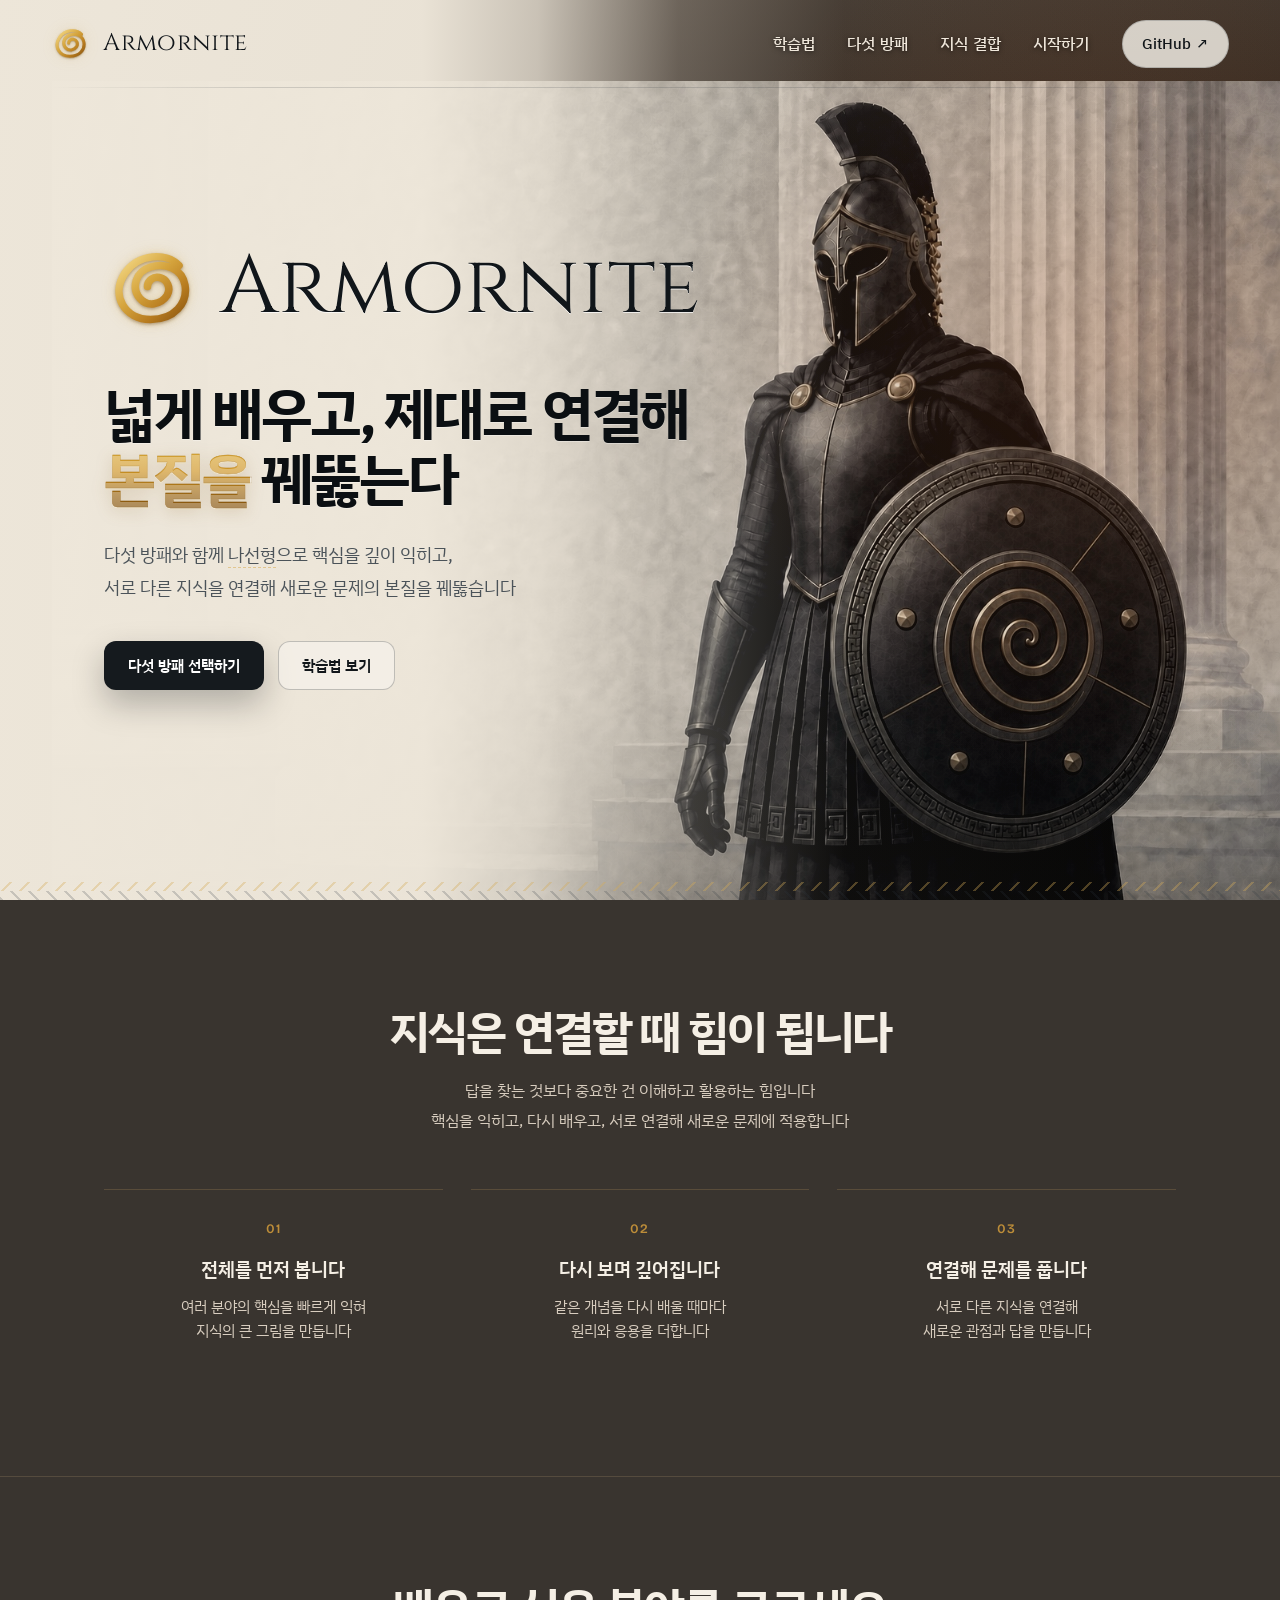
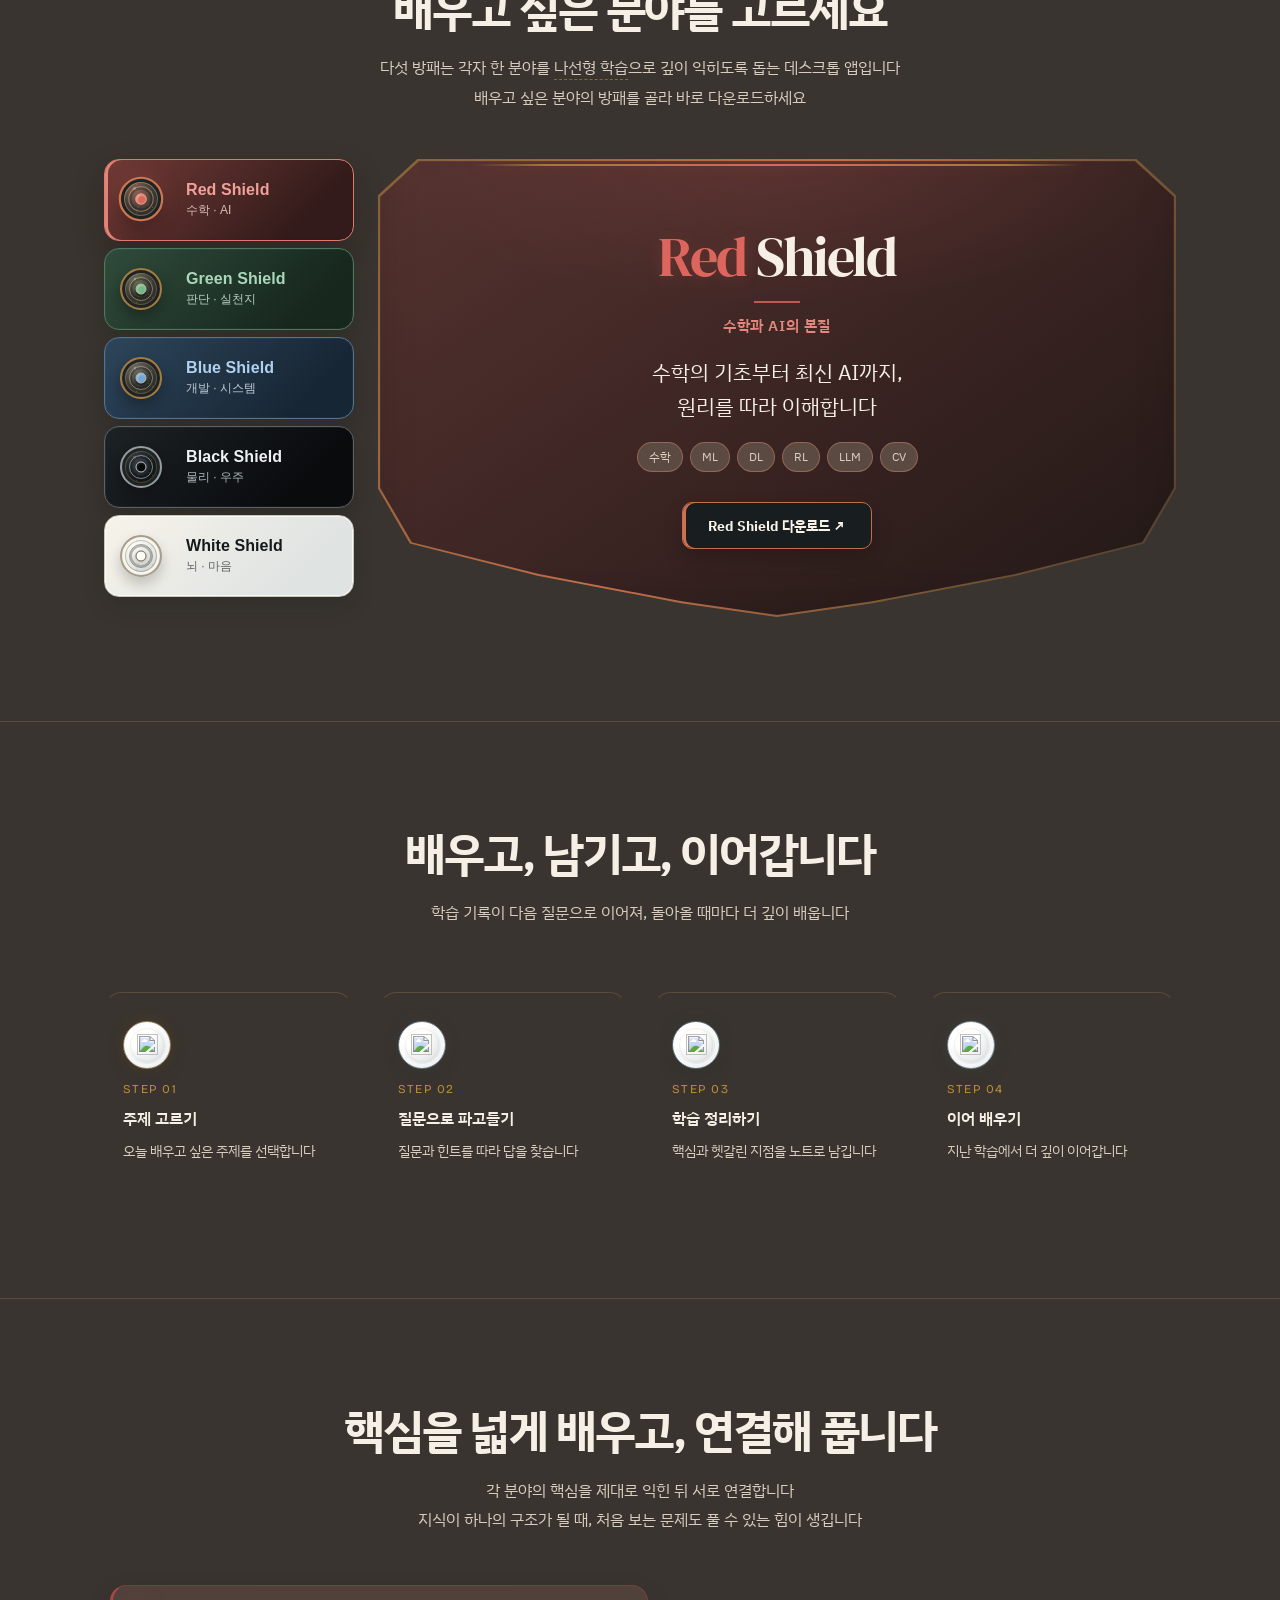
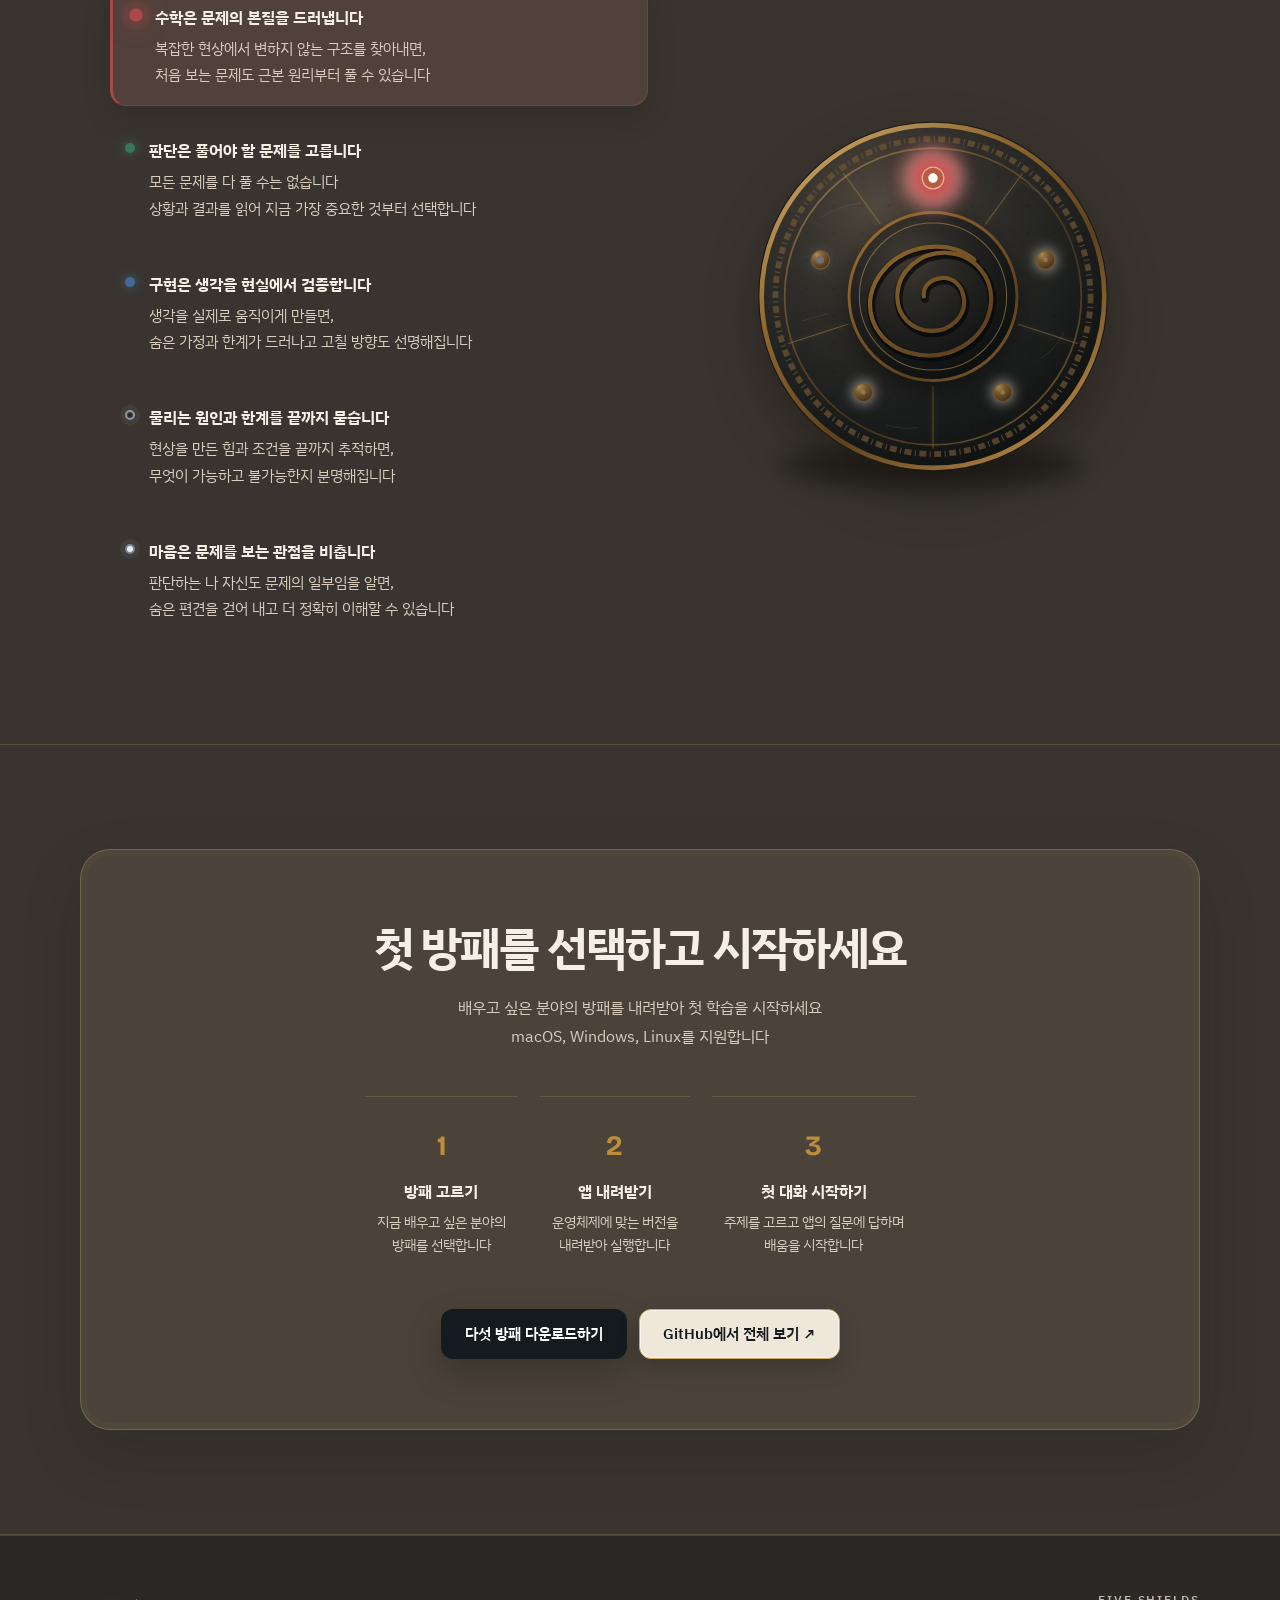
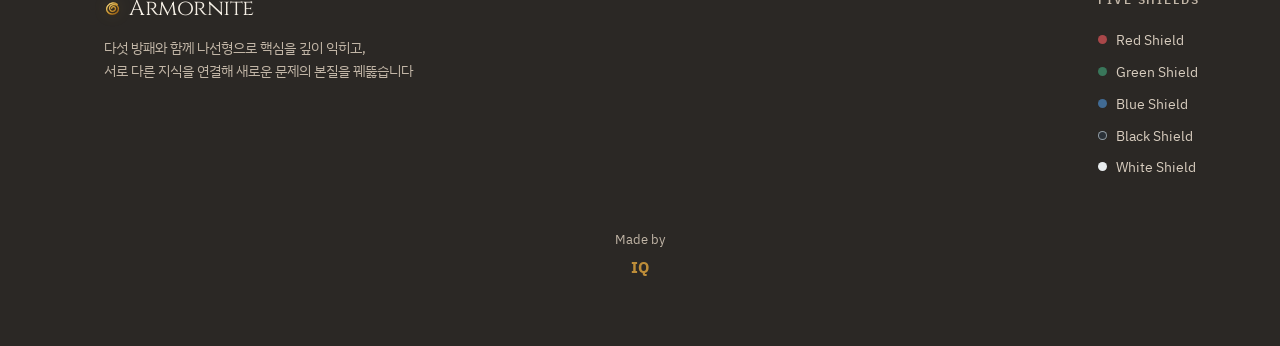
==== commit 5d0fd4f0: "Redesign Armornite shields and landing page" ====
--- a/index.html
+++ b/index.html
@@ -3,28 +3,29 @@
 <head>
 <meta charset="UTF-8">
 <meta name="viewport" content="width=device-width, initial-scale=1.0">
-<meta name="theme-color" content="#f4f6fb">
-<title>Spiral Manifold — 나선형 지식 연결 시스템</title>
-<meta name="description" content="AI 버디와 나선형으로 핵심을 배우고, 서로 다른 지식을 연결해 새로운 문제를 풉니다.">
-<meta property="og:title" content="Spiral Manifold">
-<meta property="og:description" content="AI 버디와 나선형으로 핵심을 배우고, 서로 다른 지식을 연결해 새로운 문제를 풉니다.">
+<meta name="theme-color" content="#eef0f1">
+<title>Armornite — 단단하게 확장되는 나선형 학습</title>
+<meta name="description" content="다섯 방패와 함께 나선형으로 핵심을 깊이 익히고, 서로 다른 지식을 연결해 새로운 문제의 본질을 꿰뚫습니다">
+<meta property="og:title" content="Armornite">
+<meta property="og:description" content="다섯 방패와 함께 나선형으로 핵심을 깊이 익히고, 서로 다른 지식을 연결해 새로운 문제의 본질을 꿰뚫습니다">
 <meta property="og:type" content="website">
-<meta property="og:site_name" content="Spiral Manifold">
+<meta property="og:site_name" content="Armornite">
 <meta property="og:url" content="https://iq-spiral-galaxy.github.io/">
-<meta property="og:image" content="https://iq-spiral-galaxy.github.io/og-manifold.png">
+<meta property="og:image" content="https://iq-spiral-galaxy.github.io/og-armornite.png">
 <meta property="og:image:width" content="1200">
 <meta property="og:image:height" content="630">
-<meta property="og:image:alt" content="Spiral Manifold 로고와 검은 선으로 휘어진 시공간 격자, Learn in loops. Think across dimensions.">
+<meta property="og:image:alt" content="Armornite 로고와 나선형 지식 격자, Learn in spirals, Build to endure">
 <meta name="twitter:card" content="summary_large_image">
-<meta name="twitter:title" content="Spiral Manifold">
-<meta name="twitter:description" content="AI 버디와 나선형으로 핵심을 배우고, 서로 다른 지식을 연결해 새로운 문제를 풉니다.">
-<meta name="twitter:image" content="https://iq-spiral-galaxy.github.io/og-manifold.png">
-<meta name="twitter:image:alt" content="Spiral Manifold 로고와 검은 선으로 휘어진 시공간 격자, Learn in loops. Think across dimensions.">
+<meta name="twitter:title" content="Armornite">
+<meta name="twitter:description" content="다섯 방패와 함께 나선형으로 핵심을 깊이 익히고, 서로 다른 지식을 연결해 새로운 문제의 본질을 꿰뚫습니다">
+<meta name="twitter:image" content="https://iq-spiral-galaxy.github.io/og-armornite.png">
+<meta name="twitter:image:alt" content="Armornite 로고와 나선형 지식 격자, Learn in spirals, Build to endure">
 <link rel="canonical" href="https://iq-spiral-galaxy.github.io/">
 <link rel="icon" href="/spiral-mark.svg" type="image/svg+xml">
+<link rel="preload" as="image" href="/armornite-guardian-commander-v9.jpg">
 <link rel="preconnect" href="https://fonts.googleapis.com">
 <link rel="preconnect" href="https://fonts.gstatic.com" crossorigin>
-<link href="https://fonts.googleapis.com/css2?family=Bricolage+Grotesque:opsz,wght@12..96,400..800&amp;family=DM+Serif+Display&amp;family=IBM+Plex+Sans+KR:wght@300;400;500;600;700&amp;display=swap" rel="stylesheet">
+<link href="https://fonts.googleapis.com/css2?family=Bricolage+Grotesque:opsz,wght@12..96,400..800&amp;family=Cinzel:wght@500;600&amp;family=DM+Serif+Display&amp;family=IBM+Plex+Sans+KR:wght@300;400;500;600;700&amp;display=swap" rel="stylesheet">
 <script>document.documentElement.classList.add('js')</script>
 <style>
 :root{
@@ -32,8 +33,8 @@
   --ink:#e9ebfb; --muted:#9aa0c6; --faint:#7d84b2;
   --line:rgba(150,160,220,.14);
   --violet:#a855f7; --indigo:#6366f1; --cyan:#38bdf8;
-  --red:#ef4444; --green:#22c55e; --blue:#3b82f6;
-  --black:#aeb6cf; --white:#f7f9ff;
+  --red:#a94749; --green:#39765a; --blue:#416b94;
+  --black:#2a3138; --white:#e8ecee;
   --maxw:1180px;
 }
 *{margin:0;padding:0;box-sizing:border-box}
@@ -548,10 +549,10 @@
 .hero-brand{
   display:flex;align-items:center;gap:22px;margin-bottom:66px;
   font-family:'DM Serif Display',Georgia,serif;
-  font-size:clamp(42px,7vw,76px);line-height:1;letter-spacing:-.045em;white-space:nowrap;
+  font-size:clamp(46px,7.5vw,84px);line-height:1;letter-spacing:-.045em;white-space:nowrap;
 }
 .hero-mark{
-  position:relative;width:clamp(66px,10vw,96px);aspect-ratio:1;display:grid;place-items:center;flex:none;
+  position:relative;width:clamp(70px,10.5vw,102px);aspect-ratio:1;display:grid;place-items:center;flex:none;
 }
 .hero-mark img{
   width:100%;height:100%;display:block;
@@ -736,8 +737,8 @@
   transform:translateX(6px);
 }
 .syn-item.is-active .dot{transform:scale(1.35);box-shadow:0 0 0 6px color-mix(in srgb,var(--c) 13%,transparent),0 0 18px var(--c)}
-.syn-item[data-k="white"] .dot{background:#fff;border:2px solid #65718f;box-shadow:0 0 0 5px rgba(101,113,143,.13)}
-.syn-item[data-k="white"].is-active .dot{box-shadow:0 0 0 7px rgba(101,113,143,.17),0 0 16px rgba(101,113,143,.5)}
+.syn-item[data-k="white"] .dot{background:#e8ecee;border:2px solid #7b8790;box-shadow:0 0 0 5px rgba(123,135,144,.13)}
+.syn-item[data-k="white"].is-active .dot{box-shadow:0 0 0 7px rgba(123,135,144,.17),0 0 16px rgba(123,135,144,.46)}
 .cline{stroke:rgba(64,88,120,.25);transition:opacity .22s ease,stroke-width .22s ease,filter .22s ease}
 .cline.hl{opacity:1;stroke-width:2.5;stroke-dasharray:none;filter:drop-shadow(0 0 4px currentColor)}
 .constellation,.constellation.in{transform:none;filter:saturate(.78)}
@@ -747,8 +748,8 @@
 .constellation[data-hl] .cline:not(.hl),.constellation[data-hl] .cnode:not(.hl){opacity:.18}
 .cnode{transform-box:fill-box;transform-origin:center;transition:opacity .22s ease,transform .22s ease,filter .22s ease}
 .cnode.hl{transform:scale(1.55);stroke:#fff;stroke-width:3;filter:drop-shadow(0 0 8px currentColor) drop-shadow(0 0 18px currentColor)}
-.cnode[data-k="white"]{fill:#fff;stroke:#65718f;stroke-width:2.5;filter:drop-shadow(0 0 6px rgba(101,113,143,.55))}
-.cnode[data-k="white"].hl{stroke:#65718f;stroke-width:4;filter:drop-shadow(0 0 8px rgba(101,113,143,.8)) drop-shadow(0 0 18px rgba(101,113,143,.6))}
+.cnode[data-k="white"]{fill:#e8ecee;stroke:#7b8790;stroke-width:2.5;filter:drop-shadow(0 0 6px rgba(123,135,144,.5))}
+.cnode[data-k="white"].hl{stroke:#7b8790;stroke-width:4;filter:drop-shadow(0 0 8px rgba(123,135,144,.72)) drop-shadow(0 0 18px rgba(123,135,144,.52))}
 .cstep::after,.s3::after,.lstep::after{display:none}
 
 .start>.wrap{
@@ -834,6 +835,443 @@
 }
 @media(forced-colors:active),(prefers-contrast:more){.hero-manifold{display:none}}
 .sig em{font-style:italic;color:var(--muted)}
+
+/* ---------- Armornite / restrained Hellenic theme ---------- */
+:root{
+  --bg:#39342f;--bg2:#474039;--panel:rgba(74,67,59,.84);
+  --ink:#f5efe5;--muted:#d8cdbf;--faint:#c2b6a7;
+  --line:rgba(232,201,145,.23);
+  --violet:#9aa3a8;--indigo:#7f8a90;--cyan:#899a9c;
+  --steel:#9ca5aa;--gunmetal:#343b3f;--limestone:#4b433b;
+  --gold:#d6ad5a;--gold-deep:#bd8d39;--gold-light:#f0d69a;
+  --red:#a94749;--green:#39765a;--blue:#416b94;
+  --black:#2a3138;--white:#e8ecee;
+}
+body{
+  background:var(--bg);color:var(--ink);
+}
+body::before{
+  background:
+    radial-gradient(circle at 86% 8%,rgba(183,111,57,.12),transparent 32%),
+    radial-gradient(circle at 11% 46%,rgba(224,195,146,.07),transparent 34%),
+    radial-gradient(ellipse 76% 36% at 52% 100%,rgba(105,77,54,.12),transparent 72%),
+    linear-gradient(115deg,rgba(255,255,255,.018),transparent 32%,rgba(0,0,0,.025) 66%,transparent),
+    linear-gradient(180deg,#433c35 0%,#39342f 48%,#332f2b 100%);
+}
+body::after{opacity:.12}
+#concept::before{background:linear-gradient(180deg,rgba(73,65,57,.48),rgba(62,56,50,.24) 50%,transparent)}
+#buddies::before{background:radial-gradient(ellipse 78% 38% at 50% 34%,rgba(219,166,84,.07),transparent 72%)}
+#how::before{background:linear-gradient(180deg,transparent,rgba(55,46,38,.34) 42%,transparent)}
+#combine::before{background:radial-gradient(ellipse 68% 52% at 50% 52%,rgba(221,170,87,.065),transparent 72%)}
+::selection{background:rgba(211,164,63,.27);color:#fff8e9}
+:focus-visible{outline-color:var(--gold-deep)}
+
+nav{color:#11161a;padding-top:20px;padding-bottom:20px}
+nav .navlinks{gap:32px;color:#f0e8dc;font-size:16px;font-weight:500;letter-spacing:.01em;text-shadow:0 1px 5px rgba(0,0,0,.58)}
+
+nav::after{
+  content:'';position:absolute;left:clamp(20px,4vw,54px);right:clamp(20px,4vw,54px);bottom:0;height:1px;
+  background:linear-gradient(90deg,transparent,rgba(48,57,65,.25) 18%,rgba(48,57,65,.25) 82%,transparent);
+  opacity:.7;transition:opacity .3s;
+}
+nav.scrolled{
+  color:var(--ink);background:rgba(52,47,42,.93);border-bottom-color:rgba(232,201,145,.18);
+  box-shadow:0 10px 28px rgba(20,16,13,.18);
+}
+nav.scrolled::after{opacity:0}
+.brand b,.hero-brand,.fbrand b{font-family:'Cinzel','DM Serif Display',Georgia,serif}
+.nav-mark,.brand .mark{width:39px;height:39px}
+.brand b{font-size:24px;letter-spacing:.015em}
+.brand .mark,.hero-mark img,.fmark{filter:drop-shadow(0 1px 1px rgba(89,55,9,.20)) drop-shadow(0 0 7px rgba(211,164,63,.15))}
+.navlinks a:hover{color:var(--gold-light)}
+.nav-gh{color:#11161a!important;padding:10px 19px;font-size:15px;border-color:rgba(48,57,65,.22);background:rgba(246,242,234,.82);text-shadow:none}
+.nav-gh:hover{border-color:var(--gold);background:#f3eadb}
+nav.scrolled .navlinks{color:var(--muted)}
+nav.scrolled .nav-gh{color:var(--ink)!important;border-color:rgba(232,201,145,.28);background:rgba(83,73,62,.84)}
+nav.scrolled .nav-gh:hover{background:rgba(72,51,31,.82)}
+
+.hero{
+  min-height:100svh;background:#2a2018;border-bottom:0;overflow:hidden;
+}
+.hero::before{
+  content:'';position:absolute;inset:0;z-index:1;pointer-events:none;
+  background:
+    radial-gradient(circle at 88% 38%,rgba(189,82,24,.18),transparent 36%),
+    linear-gradient(90deg,rgba(239,232,219,.99) 0%,rgba(239,232,219,.97) 33%,rgba(239,232,219,.79) 42%,rgba(239,232,219,.27) 53%,rgba(239,232,219,.05) 66%,rgba(239,232,219,.01) 100%),
+    linear-gradient(180deg,rgba(239,232,219,.10),transparent 22%,transparent 76%,rgba(9,8,7,.28));
+}
+.hero::after{
+  content:'';position:absolute;z-index:3;left:0;right:0;bottom:0;height:18px;pointer-events:none;
+  background:
+    linear-gradient(135deg,transparent 7px,var(--gold) 0 9px,transparent 0) 0 0/18px 9px repeat-x,
+    linear-gradient(45deg,transparent 7px,rgba(48,57,65,.58) 0 9px,transparent 0) 9px 9px/18px 9px repeat-x;
+  opacity:.34;
+}
+.hero-guardian{
+  position:absolute;inset:0;z-index:0;pointer-events:none;
+  background-image:url('/armornite-guardian-commander-v9.jpg');background-size:auto 91%;background-repeat:no-repeat;
+  background-position:right bottom;transform:none;filter:contrast(1.13) brightness(.82) sepia(.20) saturate(.88);
+}
+.hero-in{z-index:2;padding-top:142px;padding-bottom:112px}
+.hero-brand{
+  gap:20px;margin-bottom:44px;color:#11161a;font-size:clamp(48px,7.2vw,82px);
+  letter-spacing:.005em;text-shadow:0 1px 0 rgba(255,255,255,.72);
+}
+.hero-mark{width:clamp(68px,9.7vw,96px)}
+.hero h1{
+  max-width:780px;color:#0b0f12;font-size:clamp(42px,5vw,58px);
+  text-shadow:0 1px 0 rgba(255,255,255,.32);
+}
+.hero h1 .glow{
+  color:var(--gold);background:linear-gradient(180deg,#e4ba4d 0%,#cf9627 42%,#9b6716 74%,#794907 100%);
+  -webkit-background-clip:text;background-clip:text;-webkit-text-fill-color:transparent;
+  -webkit-text-stroke:.3px rgba(111,67,5,.30);
+  filter:drop-shadow(0 1px 0 rgba(255,235,166,.26)) drop-shadow(0 3px 8px rgba(118,72,8,.17));
+}
+.hero p.lead{max-width:760px;color:#4b5359;font-weight:400}
+.hero .lead-line{display:block;white-space:nowrap}
+.btn-primary{background:#151a1e;box-shadow:0 14px 32px rgba(5,8,10,.25)}
+.btn-primary:hover{background:#050709;box-shadow:0 18px 38px rgba(5,8,10,.32)}
+.btn-ghost{border-color:rgba(48,57,65,.27);background:rgba(250,251,250,.64)}
+.btn-ghost:hover{border-color:var(--steel);background:var(--limestone)}
+.hero .btn-ghost{color:#11161a;border-color:rgba(32,38,43,.25);background:rgba(246,242,234,.72)}
+.hero .btn-ghost:hover{color:#11161a;border-color:var(--gold);background:#efe1cc}
+
+section.block{border-bottom-color:rgba(232,201,145,.16)}
+h2.title{color:var(--ink)}
+.cstep,.lstep,.s3,.depth{border-top-color:rgba(218,177,105,.20)}
+.cstep .n,.lstep .ln,.s3 .num{color:var(--gold-deep)}
+.lstep .ico{
+  position:relative;width:48px;height:48px;border-radius:50%;
+  background:radial-gradient(circle at 34% 28%,#fff 0 28%,#dfe4e7 72%,#aeb8bf 100%);
+  border:1px solid color-mix(in srgb,var(--ic) 48%,#6e7b84);
+  box-shadow:0 8px 18px rgba(24,31,36,.12),0 0 16px color-mix(in srgb,var(--ic) 16%,transparent),inset 0 0 0 4px rgba(255,255,255,.62);
+}
+.lstep .ico::after{
+  content:'';position:absolute;left:50%;top:50%;width:32px;height:32px;transform:translate(-50%,-50%);
+  border:1px solid rgba(218,177,105,.18);border-radius:50%;pointer-events:none;
+}
+.lstep .ico img{position:relative;z-index:1}
+.pull em{color:var(--gold-deep)}
+.term{border-bottom-color:rgba(211,164,63,.48)}
+.term .tip{background:#4a423a;border-color:var(--line);box-shadow:0 18px 44px rgba(20,16,13,.22)}
+.term .tip::after{border-right-color:#4a423a}
+.chip{background:rgba(82,73,63,.76);border-color:var(--line)}
+.lstep:hover,.js .lstep.reveal.in:hover{background:color-mix(in srgb,var(--ic,#9d7a43) 7%,#484139)}
+
+.bdot.on{background:#4b433b!important;box-shadow:0 12px 30px rgba(20,16,13,.20)}
+.binfo{
+  border-color:var(--line);background:rgba(75,67,58,.92);
+  box-shadow:0 24px 64px rgba(20,16,13,.20);
+}
+.bi-chips .chip{background:#51483f}
+.bi-sub{color:color-mix(in srgb,var(--ac) 38%,var(--ink));font-weight:600}
+.bpanel[data-i="3"] .bi-sub{color:#e0d2bf}
+.bi-app{border-color:#151a1e;background:#151a1e}
+.bi-app:hover{background:#050709}
+
+/* ---------- Five Shields · ancient armory selector ---------- */
+.bstage{--active-shield:#dc655e}
+.bstage[data-active="0"]{--active-shield:#dc655e}
+.bstage[data-active="1"]{--active-shield:#72b88b}
+.bstage[data-active="2"]{--active-shield:#73a5d5}
+.bstage[data-active="3"]{--active-shield:#b4bec4}
+.bstage[data-active="4"]{--active-shield:#fff3dc}
+.bdot[data-i="0"],.bpanel[data-i="0"]{--shield-signal:#dc655e;--shield-deep:#682a2b}
+.bdot[data-i="1"],.bpanel[data-i="1"]{--shield-signal:#72b88b;--shield-deep:#244635}
+.bdot[data-i="2"],.bpanel[data-i="2"]{--shield-signal:#73a5d5;--shield-deep:#263f5a}
+.bdot[data-i="3"],.bpanel[data-i="3"]{--shield-signal:#b4bec4;--shield-deep:#14191d}
+.bdot[data-i="4"],.bpanel[data-i="4"]{--shield-signal:#fff3dc;--shield-deep:#777267}
+.bdot{
+  position:relative;overflow:hidden;grid-template-columns:52px minmax(0,1fr);gap:14px;
+  min-height:82px;padding:11px 15px;border-radius:15px;
+  border-color:rgba(232,201,145,.10);background:rgba(58,53,48,.24)!important;
+  transition:transform .22s ease,border-color .25s ease,background .25s ease,box-shadow .25s ease;
+}
+.bdot i{
+  position:relative;display:block;width:42px;height:42px;border-radius:50%;
+  background:
+    radial-gradient(circle at 34% 24%,rgba(255,239,205,.30) 0 3%,transparent 4%),
+    repeating-conic-gradient(from -18deg,rgba(222,184,116,.28) 0 .8deg,transparent .8deg 72deg),
+    radial-gradient(circle at 36% 27%,color-mix(in srgb,var(--shield-signal) 18%,#6d6254) 0%,#393a36 46%,#171a1b 100%);
+  border:2px solid #a47b40;
+  box-shadow:inset 0 0 0 3px #202323,inset 0 0 0 4px rgba(227,190,119,.25),0 7px 13px rgba(12,10,8,.32);
+  transition:transform .22s ease,border-color .25s ease,box-shadow .25s ease;
+}
+.bdot i::before{
+  content:'';position:absolute;inset:7px;border-radius:50%;
+  border:1px solid rgba(225,190,127,.48);box-shadow:inset 0 0 0 2px rgba(10,12,12,.28);
+}
+.bdot i::after{
+  content:'';position:absolute;left:50%;top:50%;width:9px;height:9px;border-radius:50%;
+  transform:translate(-50%,-50%);background:var(--shield-signal);
+  border:1px solid color-mix(in srgb,var(--shield-signal) 42%,#e2c58b);
+  box-shadow:inset 1px 1px 2px rgba(255,246,219,.42),0 2px 3px rgba(0,0,0,.55);
+}
+.bdot b{color:color-mix(in srgb,var(--shield-signal) 48%,var(--ink));font-size:16px;letter-spacing:.005em}
+.bdot small{margin-top:3px;color:#c9bdad;font-size:12px}
+.bdot:hover{
+  transform:translateX(3px);border-color:color-mix(in srgb,var(--shield-signal) 28%,var(--line));
+  background:color-mix(in srgb,var(--shield-signal) 5%,#4b443c)!important;
+}
+.bdot.on{
+  transform:none;border-color:color-mix(in srgb,var(--shield-signal) 44%,var(--line));
+  background:linear-gradient(90deg,color-mix(in srgb,var(--shield-signal) 13%,#51483f),#4b433b 68%)!important;
+  box-shadow:inset 3px 0 0 color-mix(in srgb,var(--shield-signal) 74%,#b8873d),0 13px 30px rgba(20,16,13,.22);
+}
+.bdot.on i{
+  transform:translateY(-1px) scale(1.06);border-color:color-mix(in srgb,var(--shield-signal) 54%,#bd8d46);
+  box-shadow:inset 0 0 0 3px #202323,inset 0 0 0 4px rgba(239,208,146,.34),0 8px 15px rgba(12,10,8,.34),0 0 18px color-mix(in srgb,var(--shield-signal) 24%,transparent);
+}
+.bdot.on i::after{box-shadow:inset 1px 1px 2px rgba(255,246,219,.56),0 0 10px color-mix(in srgb,var(--shield-signal) 66%,transparent)}
+.bdot.on b{color:color-mix(in srgb,var(--shield-signal) 68%,#fff7ea)}
+.bdot[data-i="0"]{
+  border-color:#85504b;background:linear-gradient(135deg,#57312f,#2a1d1c 80%)!important;
+  box-shadow:inset 0 0 0 1px rgba(238,135,125,.06),0 10px 22px rgba(32,13,13,.18);
+}
+.bdot[data-i="0"] b{color:#f0a09a}.bdot[data-i="0"] small{color:#d8bcb5}
+.bdot[data-i="0"]:hover,.bdot[data-i="0"].on{
+  border-color:#e0786e;background:linear-gradient(135deg,#713a36,#321b1a 80%)!important;
+  box-shadow:inset 3px 0 0 #e58478,0 13px 30px rgba(36,13,13,.28);
+}
+.bdot[data-i="1"]{
+  border-color:#4f765f;background:linear-gradient(135deg,#2f4b3b,#17271e 80%)!important;
+  box-shadow:inset 0 0 0 1px rgba(126,194,151,.06),0 10px 22px rgba(8,25,16,.18);
+}
+.bdot[data-i="1"] b{color:#a9d7ba}.bdot[data-i="1"] small{color:#bdd0c3}
+.bdot[data-i="1"]:hover,.bdot[data-i="1"].on{
+  border-color:#72b88b;background:linear-gradient(135deg,#3b624a,#182d21 80%)!important;
+  box-shadow:inset 3px 0 0 #78c493,0 13px 30px rgba(8,28,17,.28);
+}
+.bdot[data-i="2"]{
+  border-color:#527492;background:linear-gradient(135deg,#2d455b,#172634 80%)!important;
+  box-shadow:inset 0 0 0 1px rgba(122,174,219,.07),0 10px 22px rgba(8,18,29,.18);
+}
+.bdot[data-i="2"] b{color:#b0d0ed}.bdot[data-i="2"] small{color:#bdcad3}
+.bdot[data-i="2"]:hover,.bdot[data-i="2"].on{
+  border-color:#73a5d5;background:linear-gradient(135deg,#385a77,#182b3c 80%)!important;
+  box-shadow:inset 3px 0 0 #7aaee0,0 13px 30px rgba(8,20,34,.28);
+}
+.bdot[data-i="3"]{
+  border-color:#596168;background:linear-gradient(135deg,#1d2225,#090b0d 78%)!important;
+  box-shadow:inset 0 0 0 1px rgba(196,207,213,.06),0 10px 22px rgba(7,9,10,.18);
+}
+.bdot[data-i="3"] i{
+  border-color:#929da4;background:
+    radial-gradient(circle at 33% 24%,rgba(255,255,255,.16) 0 3%,transparent 4%),
+    repeating-conic-gradient(from -18deg,rgba(181,193,199,.20) 0 .8deg,transparent .8deg 72deg),
+    radial-gradient(circle at 36% 27%,#343b3f 0%,#171b1e 50%,#030506 100%);
+}
+.bdot[data-i="3"] i::before{border-color:rgba(184,196,202,.62)}
+.bdot[data-i="3"] i::after{background:#050708;border-color:#b7c2c8;box-shadow:inset 1px 1px 2px rgba(255,255,255,.12),0 0 7px rgba(174,188,195,.26)}
+.bdot[data-i="3"] b{color:#eef1f2}.bdot[data-i="3"] small{color:#aeb7bc}
+.bdot[data-i="3"]:hover,.bdot[data-i="3"].on{
+  border-color:#aeb9bf;background:linear-gradient(135deg,#242a2e,#050708 78%)!important;
+  box-shadow:inset 3px 0 0 #b7c1c6,0 13px 30px rgba(4,6,7,.34);
+}
+.bdot[data-i="4"]{
+  border-color:#c8c4b8;background:linear-gradient(135deg,#f7f3ea,#dfe3e2 78%)!important;
+  box-shadow:inset 0 0 0 1px rgba(255,255,255,.72),0 10px 22px rgba(17,20,21,.14);
+}
+.bdot[data-i="4"] i{
+  border-color:#a79d8a;background:
+    radial-gradient(circle at 33% 24%,#fff 0 4%,transparent 5%),
+    repeating-conic-gradient(from -18deg,rgba(91,97,98,.20) 0 .8deg,transparent .8deg 72deg),
+    radial-gradient(circle at 36% 27%,#fffdf6 0%,#e7e8e3 52%,#adb5b6 100%);
+  box-shadow:inset 0 0 0 3px #f8f5ed,inset 0 0 0 4px rgba(89,94,94,.34),0 7px 13px rgba(12,10,8,.20);
+}
+.bdot[data-i="4"] i::before{border-color:rgba(83,88,88,.56)}
+.bdot[data-i="4"] i::after{background:#fffdf5;border-color:#716b60;box-shadow:inset 1px 1px 2px #fff,0 1px 4px rgba(36,40,40,.35)}
+.bdot[data-i="4"] b{color:#14191c}.bdot[data-i="4"] small{color:#5d6466}
+.bdot[data-i="4"]:hover,.bdot[data-i="4"].on{
+  border-color:#fffaf0;background:linear-gradient(135deg,#fffdf8,#eef1ef 78%)!important;
+  box-shadow:inset 3px 0 0 #b6934e,0 13px 30px rgba(12,15,16,.22);
+}
+.bdot[data-i="4"].on b{color:#070a0b}
+.binfo{
+  --panel-shield:polygon(5% 0,95% 0,100% 8%,100% 72%,96% 84%,80% 91%,62% 97%,50% 100%,38% 97%,20% 91%,4% 84%,0 72%,0 8%);
+  overflow:hidden;isolation:isolate;clip-path:var(--panel-shield);border:0;border-radius:0;
+  background:linear-gradient(118deg,#856139 0%,color-mix(in srgb,var(--active-shield) 58%,#a87832) 44%,#7a5835 72%,#4e3e31 100%);
+  box-shadow:none;filter:drop-shadow(0 24px 28px rgba(20,16,13,.22));
+  transition:background .32s ease,filter .32s ease;
+}
+.binfo::before{
+  content:'';position:absolute;z-index:0;inset:2px;clip-path:var(--panel-shield);pointer-events:none;
+  background:
+    radial-gradient(ellipse 72% 46% at 50% 0%,color-mix(in srgb,var(--active-shield) 8%,transparent),transparent 68%),
+    linear-gradient(145deg,#51483f 0%,#494139 58%,#403a35 100%);
+  box-shadow:inset 0 0 0 1px rgba(255,241,211,.035),inset 0 -22px 42px rgba(15,12,10,.12);
+}
+.bstage[data-active="0"] .binfo::before{
+  background:radial-gradient(ellipse 72% 46% at 50% 0%,rgba(220,101,94,.13),transparent 68%),linear-gradient(145deg,#553330 0%,#382321 58%,#211817 100%);
+}
+.bstage[data-active="1"] .binfo::before{
+  background:radial-gradient(ellipse 72% 46% at 50% 0%,rgba(114,184,139,.12),transparent 68%),linear-gradient(145deg,#304b3b 0%,#22362a 58%,#14221a 100%);
+}
+.bstage[data-active="2"] .binfo::before{
+  background:radial-gradient(ellipse 72% 46% at 50% 0%,rgba(115,165,213,.13),transparent 68%),linear-gradient(145deg,#30475c 0%,#223545 58%,#142431 100%);
+}
+.bstage[data-active="3"] .binfo::before{
+  background:radial-gradient(ellipse 72% 46% at 50% 0%,rgba(181,193,199,.08),transparent 68%),linear-gradient(145deg,#202529 0%,#101315 58%,#050708 100%);
+}
+.bstage[data-active="4"] .binfo::before{
+  background:radial-gradient(ellipse 72% 46% at 50% 0%,rgba(255,255,255,.88),transparent 68%),linear-gradient(145deg,#fffdf8 0%,#eeece5 58%,#d9dede 100%);
+  box-shadow:inset 0 0 0 1px rgba(255,255,255,.82),inset 0 -22px 42px rgba(78,84,84,.08);
+}
+.binfo::after{
+  content:'';position:absolute;z-index:4;left:12%;right:12%;top:5px;height:2px;pointer-events:none;
+  background:linear-gradient(90deg,transparent,#a87832 12%,var(--active-shield) 50%,#a87832 88%,transparent);
+  box-shadow:0 2px 12px color-mix(in srgb,var(--active-shield) 22%,transparent);
+  transition:background .32s ease;
+}
+.bpanel{
+  z-index:2;width:100%;max-width:700px;min-height:310px;justify-self:center;
+  padding:0 10px;isolation:isolate;text-align:center;
+}
+.bpanel>*{position:relative;z-index:2}
+.bpanel::before{display:none}
+.bi-name{color:var(--ink)}
+.bi-name .shield-word{color:var(--shield-signal);text-shadow:0 2px 16px color-mix(in srgb,var(--shield-signal) 18%,transparent)}
+.bi-name::after{content:'';display:block;width:46px;height:2px;margin:14px auto 0;background:var(--shield-signal);opacity:.82}
+.bi-ident{margin-left:auto;margin-right:auto;word-break:keep-all;text-wrap:pretty}
+.bpanel .bi-chips,.bpanel .bi-links{justify-content:center}
+.bpanel[data-i] .bi-sub{color:color-mix(in srgb,var(--shield-signal) 76%,var(--ink));font-size:15px;letter-spacing:.035em}
+.bpanel .bi-chips .chip{
+  color:#ddd1c2;background:color-mix(in srgb,var(--shield-signal) 7%,#51483f);
+  border-color:color-mix(in srgb,var(--shield-signal) 26%,var(--line));
+}
+.bpanel .bi-app{
+  color:#f8f2e8;background:#181d20;border-color:color-mix(in srgb,var(--shield-signal) 48%,#a87832);
+  box-shadow:inset 3px 0 0 color-mix(in srgb,var(--shield-signal) 70%,#b8873d),0 9px 20px rgba(8,7,6,.20);
+}
+.bpanel .bi-app:hover{background:#080b0d;border-color:color-mix(in srgb,var(--shield-signal) 68%,var(--gold));transform:translateY(-2px)}
+.bpanel[data-i="4"] .bi-name,.bpanel[data-i="4"] .bi-ident{color:#171c1f}
+.bpanel[data-i="4"] .bi-name .shield-word{color:#4c5559;text-shadow:none}
+.bpanel[data-i="4"] .bi-name::after{background:#777f81}
+.bpanel[data-i="4"] .bi-sub{color:#596164}
+.bpanel[data-i="4"] .bi-chips .chip{color:#3d4548;background:rgba(255,255,255,.48);border-color:rgba(73,81,84,.28)}
+.bpanel[data-i="4"] .bi-app{color:#fffdf8;background:#111619;border-color:#5f686c;box-shadow:inset 3px 0 0 #e7e4da,0 9px 20px rgba(20,24,25,.18)}
+@media(max-width:980px){
+  .bpanel{padding:0 6px}
+}
+@media(max-width:760px){
+  .bdot{min-width:166px;grid-template-columns:38px minmax(0,1fr);min-height:70px;padding:9px 12px}
+  .bdot i{width:34px;height:34px}.bdot i::before{inset:6px}.bdot i::after{width:8px;height:8px}
+  .binfo{min-height:470px;padding:42px 24px 76px}
+  .bpanel{min-height:330px;padding-right:0}
+}
+@media(forced-colors:active){
+  .bdot i{background:Canvas;border:2px solid ButtonText;box-shadow:none}
+  .bdot i::before{border-color:ButtonText}.bdot i::after{background:ButtonText;border-color:ButtonText}
+  .binfo::before,.binfo::after{display:none}.binfo{clip-path:none;border:2px solid ButtonText;background:Canvas}
+  .bdot.on{outline:2px solid Highlight}
+}
+.syn-item.is-active{background:color-mix(in srgb,var(--c) 10%,#464039);box-shadow:0 12px 28px rgba(20,16,13,.16)}
+.syn-item[data-k="black"] .dot{
+  background:#232a2f;border:2px solid #8f9aa1;
+  box-shadow:0 0 0 5px rgba(143,154,161,.10),inset 0 0 0 1px rgba(231,238,241,.10);
+}
+.syn-item[data-k="black"]:hover{
+  border-color:rgba(166,178,185,.56);border-left-color:#9ca8ae;
+  background:linear-gradient(90deg,rgba(27,33,37,.52),rgba(143,154,161,.08));
+  box-shadow:inset 3px 0 0 #8f9aa1,0 14px 30px rgba(13,16,18,.22);
+}
+.syn-item[data-k="black"]:hover .dot,.syn-item[data-k="black"].is-active .dot{
+  background:#303a40;border-color:#c0c9ce;transform:scale(1.35);
+  box-shadow:0 0 0 7px rgba(143,154,161,.18),0 0 18px rgba(190,202,208,.44),inset 0 0 0 1px rgba(255,255,255,.18);
+}
+.syn-item[data-k="black"].is-active{
+  border-color:rgba(166,178,185,.64);border-left-color:#aab5bb;
+  background:linear-gradient(90deg,rgba(25,31,35,.62),rgba(143,154,161,.10));
+  box-shadow:inset 3px 0 0 #9ca8ae,0 14px 32px rgba(13,16,18,.24);
+}
+.constellation,.constellation.in{filter:none}
+.constellation{max-width:460px}
+.shield-shadow{fill:#080706;opacity:.46;filter:blur(10px)}
+.shield-face{fill:url(#shieldIron);stroke:#1c1814;stroke-width:4;filter:drop-shadow(0 20px 22px rgba(16,12,9,.38))}
+.shield-patina{fill:url(#hammerPatina);opacity:.72;mix-blend-mode:soft-light;pointer-events:none}
+.shield-rail{fill:none;stroke:url(#goldEdge);stroke-linecap:round}
+.shield-rail.outer{stroke-width:4}.shield-rail.inner{stroke-width:1.5;opacity:.60}
+.shield-key{fill:none;stroke:#715735;stroke-width:5;stroke-dasharray:6 3 1 3;opacity:.68}
+.shield-sector{fill:none;stroke:rgba(174,139,81,.46);stroke-width:.9;stroke-linecap:round}
+.shield-sector-glow{fill:none;stroke:rgba(210,169,94,.07);stroke-width:3;filter:blur(3px)}
+.shield-scratches{fill:none;stroke:rgba(226,199,153,.13);stroke-width:.7;stroke-linecap:round}
+.shield-boss-outer{fill:url(#bossIron);stroke:url(#goldEdge);stroke-width:2.5;filter:drop-shadow(0 9px 10px rgba(0,0,0,.42))}
+.shield-boss-inner{fill:none;stroke:rgba(188,148,82,.56);stroke-width:.9}
+.shield-spiral-shadow{fill:none;stroke:#090b0b;stroke-width:7;stroke-linecap:round;stroke-linejoin:round;opacity:.72;transform:translate(1px,2px)}
+.shield-spiral{fill:none;stroke:url(#goldEdge);stroke-width:3.7;stroke-linecap:round;stroke-linejoin:round;filter:drop-shadow(0 1px 1px rgba(0,0,0,.70))}
+.ccenter{cursor:pointer;outline:none;transform-box:fill-box;transform-origin:center}
+.core-hit{fill:transparent;pointer-events:all}
+.ccenter:focus-visible .shield-boss-inner{stroke:#fff0c5;stroke-width:2.4;filter:drop-shadow(0 0 6px #d9aa50)}
+.constellation.in .shield-rivet-node{animation:none!important}
+.shield-rivet-node{transform-box:fill-box;transform-origin:center;transition:transform .25s ease,opacity .25s ease,filter .3s ease}
+.rivet-aura{fill:var(--beam);opacity:0;filter:blur(5px);transition:opacity .28s ease,transform .28s ease}
+.rivet-core{fill:url(#rivetBronze);stroke:#8c6937;stroke-width:1;transition:fill .25s ease,stroke .25s ease,filter .28s ease}
+.rivet-highlight{fill:rgba(255,224,160,.34);transition:fill .25s ease,opacity .25s ease}
+.constellation[data-hl] .shield-rivet-node:not(.hl){opacity:.74}
+.shield-rivet-node.hl{transform:scale(1.18);opacity:1;filter:drop-shadow(0 0 6px var(--beam))}
+.shield-rivet-node.hl .rivet-aura{opacity:.72;transform:scale(1.35)}
+.shield-rivet-node.hl .rivet-core{fill:color-mix(in srgb,var(--beam) 58%,#9e7538);stroke:color-mix(in srgb,var(--beam) 32%,#efe0bb);filter:drop-shadow(0 0 7px var(--beam))}
+.shield-rivet-node.hl .rivet-highlight{fill:rgba(255,245,219,.78)}
+.constellation.is-unified .shield-rivet-node{opacity:1!important;animation:rivetWake .46s cubic-bezier(.2,.82,.25,1) .72s both!important}
+.constellation.is-unified .rivet-aura{opacity:.72;transform:scale(1.42);animation:auraWake .52s ease-out .72s both!important}
+.constellation.is-unified .rivet-core{fill:color-mix(in srgb,var(--beam) 58%,#9e7538);stroke:color-mix(in srgb,var(--beam) 32%,#efe0bb);filter:drop-shadow(0 0 7px var(--beam));transition-delay:.72s}
+.constellation.is-unified .rivet-highlight{fill:rgba(255,245,219,.78);transition-delay:.72s}
+.constellation.is-unified .shield-spiral{stroke:#e3bc6d;filter:drop-shadow(0 0 4px rgba(207,158,66,.58)) drop-shadow(0 2px 2px rgba(0,0,0,.62));animation:spiralWake .72s cubic-bezier(.42,0,.2,1) both}
+.constellation.is-unified .shield-boss-outer{filter:drop-shadow(0 0 12px rgba(214,173,90,.34)) drop-shadow(0 9px 10px rgba(0,0,0,.35))}
+@keyframes rivetWake{0%{transform:scale(.82)}54%{transform:scale(1.28)}100%{transform:scale(1.12)}}
+@keyframes auraWake{0%{opacity:0;transform:scale(.55)}58%{opacity:.88;transform:scale(1.58)}100%{opacity:.72;transform:scale(1.42)}}
+@keyframes spiralWake{0%{stroke-dasharray:1;stroke-dashoffset:1;opacity:.22}76%{opacity:.92}100%{stroke-dasharray:1;stroke-dashoffset:0;opacity:1}}
+@media(prefers-reduced-motion:reduce){
+  .bdot,.bdot i,.bdot i::after,.binfo{transition:none!important}
+  .constellation.is-unified .shield-rivet-node,.constellation.is-unified .rivet-aura,.constellation.is-unified .shield-spiral{animation:none!important}
+}
+.start>.wrap{
+  border-color:rgba(232,201,145,.25);background:#4b433a;
+  box-shadow:inset 0 0 0 6px rgba(214,173,90,.035),0 24px 60px rgba(20,16,13,.16);
+}
+.start .btn-ghost{
+  color:#171a1c;background:#efe7da;border-color:#cda95f;
+  box-shadow:inset 0 0 0 1px rgba(255,255,255,.56),0 9px 22px rgba(0,0,0,.18);
+}
+.start .btn-ghost:hover{color:#090b0c;background:#fff6e7;border-color:#e1b958;transform:translateY(-2px)}
+footer{background:#2b2825;border-top:1px solid rgba(232,201,145,.16)}
+.fcols{grid-template-columns:minmax(420px,560px) minmax(220px,280px)}
+.fbrand p{max-width:none}
+.fbrand .fline{display:block;white-space:nowrap}
+footer h5,.fbrand p,.fcopy{color:#c2b6a7}
+footer a{color:#d8cdbf}
+footer a:hover,.iq{color:var(--gold-deep)}
+@media(max-width:900px){
+  .fcols{grid-template-columns:1fr;row-gap:36px}
+  .fbuddies{width:auto;justify-self:stretch}
+}
+@media(max-width:520px){.fbrand .fline{white-space:normal;text-wrap:balance}}
+
+@media(max-width:900px){
+  .hero::before{
+    background:
+      linear-gradient(90deg,rgba(248,249,248,.98) 0%,rgba(248,249,248,.94) 48%,rgba(248,249,248,.56) 100%),
+      linear-gradient(180deg,rgba(239,232,219,.08),transparent 66%,rgba(9,8,7,.18));
+  }
+  .hero-guardian{background-position:64% bottom;opacity:.62}
+  .hero h1{max-width:640px}
+}
+@media(max-width:520px){
+  nav{padding-top:16px;padding-bottom:16px}
+  .nav-mark,.brand .mark{width:33px;height:33px}
+  .brand b{font-size:20px}
+  .nav-gh{padding:8px 14px;font-size:13px}
+  .hero-in{padding-top:122px;padding-bottom:94px}
+  .hero-brand{font-size:clamp(38px,11vw,46px);gap:13px;margin-bottom:34px}
+  .hero-mark{width:clamp(54px,15vw,66px)}
+  .hero h1{max-width:100%;font-size:clamp(36px,10.4vw,42px)}
+  .hero-guardian{background-position:68% bottom;opacity:.48}
+  .hero::before{background:rgba(239,232,219,.84)}
+  .hero .lead-line{white-space:normal}
+}
+@media (prefers-reduced-motion:reduce){.hero-guardian{transform:none}}
+@media(forced-colors:active),(prefers-contrast:more){.hero-guardian{display:none}.hero{background:Canvas}}
 </style>
 </head>
 <body>
@@ -842,11 +1280,11 @@
 <nav id="nav">
   <a class="brand" href="#top">
     <span class="nav-mark" aria-hidden="true"><img class="mark" src="/spiral-mark.svg" alt=""></span>
-    <b>Spiral Manifold</b>
+    <b>Armornite</b>
   </a>
   <div class="navlinks">
     <a href="#concept">학습법</a>
-    <a href="#buddies">다섯 버디</a>
+    <a href="#buddies">다섯 방패</a>
     <a href="#combine">지식 결합</a>
     <a href="#start">시작하기</a>
     <a class="nav-gh" href="https://github.com/iq-spiral-galaxy" target="_blank" rel="noopener">GitHub ↗</a>
@@ -856,18 +1294,16 @@
 <!-- ================= HERO ================= -->
 <main id="main" tabindex="-1">
 <header class="hero" id="top">
-  <div class="hero-manifold" aria-hidden="true">
-    <img src="/spacetime-warp.svg" alt="" width="760" height="620">
-  </div>
+  <div class="hero-guardian" aria-hidden="true"></div>
   <div class="hero-in">
-    <div class="hero-brand" aria-label="Spiral Manifold">
+    <div class="hero-brand" aria-label="Armornite">
       <span class="hero-mark" aria-hidden="true"><img src="/spiral-mark.svg" alt=""></span>
-      <span>Spiral Manifold</span>
+      <span>Armornite</span>
     </div>
     <h1>넓게 배우고, 제대로 연결해<br><span class="glow">본질을</span> 꿰뚫는다</h1>
-    <p class="lead">AI 버디와 <span class="term" role="button" tabindex="0" aria-label="나선형 학습 설명 보기" aria-expanded="false" aria-describedby="spiral-tip-hero">나선형<span class="tip" id="spiral-tip-hero" role="tooltip"><b><img class="tip-mark" src="/spiral-mark.svg" alt="">나선형 학습이란?</b>먼저 큰 그림을 익힙니다.<br>같은 개념으로 돌아올 때마다<br>원리와 응용을 더해 깊어집니다.</span></span>으로 핵심을 배우고,<br>서로 다른 지식을 연결해 새로운 문제를 풉니다.</p>
+    <p class="lead"><span class="lead-line">다섯 방패와 함께 <span class="term" role="button" tabindex="0" aria-label="나선형 학습 설명 보기" aria-expanded="false" aria-describedby="spiral-tip-hero">나선형<span class="tip" id="spiral-tip-hero" role="tooltip"><b><img class="tip-mark" src="/spiral-mark.svg" alt="">나선형 학습이란?</b>먼저 큰 그림을 익힙니다<br>같은 개념으로 돌아올 때마다<br>원리와 응용을 더해 깊어집니다</span></span>으로 핵심을 깊이 익히고,</span><span class="lead-line">서로 다른 지식을 연결해 새로운 문제의 본질을 꿰뚫습니다</span></p>
     <div class="cta">
-      <a class="btn btn-primary" href="#buddies">버디 다운로드하기</a>
+      <a class="btn btn-primary" href="#buddies">다섯 방패 선택하기</a>
       <a class="btn btn-ghost" href="#concept">학습법 보기</a>
     </div>
   </div>
@@ -878,81 +1314,81 @@
   <div class="wrap">
     <div class="reveal">
       <h2 class="title">지식은 연결할 때 힘이 됩니다</h2>
-      <p class="lede">답을 찾는 것보다 중요한 건 이해하고 활용하는 힘입니다.<br>핵심을 익히고, 다시 배우고, 서로 연결해 새로운 문제에 적용합니다.</p>
+      <p class="lede">답을 찾는 것보다 중요한 건 이해하고 활용하는 힘입니다<br>핵심을 익히고, 다시 배우고, 서로 연결해 새로운 문제에 적용합니다</p>
     </div>
     <div class="concept-grid">
       <div class="cstep reveal">
         <div class="n">01</div>
         <h3>전체를 먼저 봅니다</h3>
-        <p>여러 분야의 핵심을 빠르게 익혀<br>지식의 큰 그림을 만듭니다.</p>
+        <p>여러 분야의 핵심을 빠르게 익혀<br>지식의 큰 그림을 만듭니다</p>
       </div>
       <div class="cstep reveal">
         <div class="n">02</div>
         <h3>다시 보며 깊어집니다</h3>
-        <p>같은 개념을 다시 배울 때마다<br>원리와 응용을 더합니다.</p>
+        <p>같은 개념을 다시 배울 때마다<br>원리와 응용을 더합니다</p>
       </div>
       <div class="cstep reveal">
         <div class="n">03</div>
         <h3>연결해 문제를 풉니다</h3>
-        <p>서로 다른 지식을 연결해<br>새로운 관점과 답을 만듭니다.</p>
+        <p>서로 다른 지식을 연결해<br>새로운 관점과 답을 만듭니다</p>
       </div>
     </div>
   </div>
 </section>
 
-<!-- ================= BUDDY SELECTOR ================= -->
+<!-- ================= FIVE SHIELDS SELECTOR ================= -->
 <section class="block" id="buddies">
   <div class="wrap">
     <div class="reveal center">
       <h2 class="title">배우고 싶은 분야를 고르세요</h2>
-      <p class="lede">각 버디는 한 분야를 <span class="term" role="button" tabindex="0" aria-label="나선형 학습 설명 보기" aria-expanded="false" aria-describedby="spiral-tip-buddies">나선형 학습<span class="tip" id="spiral-tip-buddies" role="tooltip"><b><img class="tip-mark" src="/spiral-mark.svg" alt="">나선형 학습이란?</b>먼저 큰 그림을 익힙니다.<br>같은 개념으로 돌아올 때마다<br>원리와 응용을 더해 깊어집니다.</span></span>으로 깊이 배우는 데스크톱 앱입니다.<br>관심 있는 버디를 골라 바로 다운로드하세요.</p>
+      <p class="lede">다섯 방패는 각자 한 분야를 <span class="term" role="button" tabindex="0" aria-label="나선형 학습 설명 보기" aria-expanded="false" aria-describedby="spiral-tip-buddies">나선형 학습<span class="tip" id="spiral-tip-buddies" role="tooltip"><b><img class="tip-mark" src="/spiral-mark.svg" alt="">나선형 학습이란?</b>먼저 큰 그림을 익힙니다<br>같은 개념으로 돌아올 때마다<br>원리와 응용을 더해 깊어집니다</span></span>으로 깊이 익히도록 돕는 데스크톱 앱입니다<br>배우고 싶은 분야의 방패를 골라 바로 다운로드하세요</p>
     </div>
   </div>
 
   <div class="showcase" id="showcase">
-    <div class="bstage" id="bstage" role="region" aria-label="다섯 버디 탐색">
-      <div class="bnav" role="tablist" aria-label="버디 선택" aria-orientation="vertical">
-        <button type="button" class="bdot on" id="buddy-tab-0" role="tab" aria-selected="true" aria-controls="buddy-panel-0" data-i="0" style="--dot:#ef4444"><i aria-hidden="true"></i><span><b>Red</b><small>수학 · AI</small></span></button>
-        <button type="button" class="bdot" id="buddy-tab-1" role="tab" aria-selected="false" aria-controls="buddy-panel-1" data-i="1" style="--dot:#22c55e" tabindex="-1"><i aria-hidden="true"></i><span><b>Green</b><small>판단 · 실천지</small></span></button>
-        <button type="button" class="bdot" id="buddy-tab-2" role="tab" aria-selected="false" aria-controls="buddy-panel-2" data-i="2" style="--dot:#3b82f6" tabindex="-1"><i aria-hidden="true"></i><span><b>Blue</b><small>개발 · 시스템</small></span></button>
-        <button type="button" class="bdot" id="buddy-tab-3" role="tab" aria-selected="false" aria-controls="buddy-panel-3" data-i="3" style="--dot:#252c3f" tabindex="-1"><i aria-hidden="true"></i><span><b>Black</b><small>물리 · 우주</small></span></button>
-        <button type="button" class="bdot" id="buddy-tab-4" role="tab" aria-selected="false" aria-controls="buddy-panel-4" data-i="4" style="--dot:#7a849a" tabindex="-1"><i aria-hidden="true"></i><span><b>White</b><small>뇌 · 마음</small></span></button>
+    <div class="bstage" id="bstage" role="region" aria-label="다섯 방패 탐색">
+      <div class="bnav" role="tablist" aria-label="방패 선택" aria-orientation="vertical">
+        <button type="button" class="bdot on" id="buddy-tab-0" role="tab" aria-selected="true" aria-controls="buddy-panel-0" data-i="0" style="--dot:#b34d48"><i aria-hidden="true"></i><span><b>Red Shield</b><small>수학 · AI</small></span></button>
+        <button type="button" class="bdot" id="buddy-tab-1" role="tab" aria-selected="false" aria-controls="buddy-panel-1" data-i="1" style="--dot:#4c7b5e" tabindex="-1"><i aria-hidden="true"></i><span><b>Green Shield</b><small>판단 · 실천지</small></span></button>
+        <button type="button" class="bdot" id="buddy-tab-2" role="tab" aria-selected="false" aria-controls="buddy-panel-2" data-i="2" style="--dot:#4f7198" tabindex="-1"><i aria-hidden="true"></i><span><b>Blue Shield</b><small>개발 · 시스템</small></span></button>
+        <button type="button" class="bdot" id="buddy-tab-3" role="tab" aria-selected="false" aria-controls="buddy-panel-3" data-i="3" style="--dot:#30363b" tabindex="-1"><i aria-hidden="true"></i><span><b>Black Shield</b><small>물리 · 우주</small></span></button>
+        <button type="button" class="bdot" id="buddy-tab-4" role="tab" aria-selected="false" aria-controls="buddy-panel-4" data-i="4" style="--dot:#ded8ca" tabindex="-1"><i aria-hidden="true"></i><span><b>White Shield</b><small>뇌 · 마음</small></span></button>
       </div>
       <div class="binfo">
-        <article class="bpanel is-active" id="buddy-panel-0" role="tabpanel" aria-labelledby="buddy-tab-0" data-i="0" style="--ac:#bd3937">
-          <h3 class="bi-name">Spiral Buddy Red</h3>
+        <article class="bpanel is-active" id="buddy-panel-0" role="tabpanel" aria-labelledby="buddy-tab-0" data-i="0" style="--ac:#b34d48">
+          <h3 class="bi-name"><span class="shield-word">Red</span> Shield</h3>
           <div class="bi-sub">수학과 AI의 본질</div>
-          <p class="bi-ident">수학의 기초부터 최신 AI까지, 원리를 따라 이해합니다.</p>
+          <p class="bi-ident">수학의 기초부터 최신 AI까지,<br>원리를 따라 이해합니다</p>
           <div class="bi-chips"><span class="chip">수학</span><span class="chip">ML</span><span class="chip">DL</span><span class="chip">RL</span><span class="chip">LLM</span><span class="chip">CV</span></div>
-          <div class="bi-links"><a class="bi-app" href="https://github.com/iq-spiral-galaxy/spiral-buddy-red/releases" target="_blank" rel="noopener">Red 앱 다운로드 ↗</a></div>
+          <div class="bi-links"><a class="bi-app" href="https://github.com/iq-spiral-galaxy/spiral-buddy-red/releases" target="_blank" rel="noopener">Red Shield 다운로드 ↗</a></div>
         </article>
-        <article class="bpanel" id="buddy-panel-1" role="tabpanel" aria-labelledby="buddy-tab-1" aria-hidden="true" inert data-i="1" style="--ac:#177246">
-          <h3 class="bi-name">Spiral Buddy Green</h3>
+        <article class="bpanel" id="buddy-panel-1" role="tabpanel" aria-labelledby="buddy-tab-1" aria-hidden="true" inert data-i="1" style="--ac:#4c7b5e">
+          <h3 class="bi-name"><span class="shield-word">Green</span> Shield</h3>
           <div class="bi-sub">세상을 읽는 판단력</div>
-          <p class="bi-ident">돈과 사람, 세상의 흐름을 읽고 더 나은 판단을 배웁니다.</p>
+          <p class="bi-ident">돈과 사람, 세상의 흐름을 읽고<br>더 나은 판단을 배웁니다</p>
           <div class="bi-chips"><span class="chip">돈</span><span class="chip">사람</span><span class="chip">제도</span><span class="chip">역사</span><span class="chip">전략</span></div>
-          <div class="bi-links"><a class="bi-app" href="https://github.com/iq-spiral-galaxy/spiral-buddy-green/releases" target="_blank" rel="noopener">Green 앱 다운로드 ↗</a></div>
+          <div class="bi-links"><a class="bi-app" href="https://github.com/iq-spiral-galaxy/spiral-buddy-green/releases" target="_blank" rel="noopener">Green Shield 다운로드 ↗</a></div>
         </article>
-        <article class="bpanel" id="buddy-panel-2" role="tabpanel" aria-labelledby="buddy-tab-2" aria-hidden="true" inert data-i="2" style="--ac:#356fd1">
-          <h3 class="bi-name">Spiral Buddy Blue</h3>
-          <div class="bi-sub">만드는 힘, 풀스택</div>
-          <p class="bi-ident">서비스를 직접 만들며 개발의 전체 흐름을 익힙니다.</p>
+        <article class="bpanel" id="buddy-panel-2" role="tabpanel" aria-labelledby="buddy-tab-2" aria-hidden="true" inert data-i="2" style="--ac:#4f7198">
+          <h3 class="bi-name"><span class="shield-word">Blue</span> Shield</h3>
+          <div class="bi-sub">만드는 힘</div>
+          <p class="bi-ident">서비스를 직접 만들며 개발의 전체 흐름을 익힙니다</p>
           <div class="bi-chips"><span class="chip">Frontend</span><span class="chip">Backend</span><span class="chip">Android</span><span class="chip">iOS</span><span class="chip">DB</span><span class="chip">인프라</span></div>
-          <div class="bi-links"><a class="bi-app" href="https://github.com/iq-spiral-galaxy/spiral-buddy-blue/releases" target="_blank" rel="noopener">Blue 앱 다운로드 ↗</a></div>
+          <div class="bi-links"><a class="bi-app" href="https://github.com/iq-spiral-galaxy/spiral-buddy-blue/releases" target="_blank" rel="noopener">Blue Shield 다운로드 ↗</a></div>
         </article>
-        <article class="bpanel" id="buddy-panel-3" role="tabpanel" aria-labelledby="buddy-tab-3" aria-hidden="true" inert data-i="3" style="--ac:#252c3f">
-          <h3 class="bi-name">Spiral Buddy Black</h3>
+        <article class="bpanel" id="buddy-panel-3" role="tabpanel" aria-labelledby="buddy-tab-3" aria-hidden="true" inert data-i="3" style="--ac:#30363b">
+          <h3 class="bi-name"><span class="shield-word">Black</span> Shield</h3>
           <div class="bi-sub">우주를 바닥부터</div>
-          <p class="bi-ident">고전역학부터 양자와 우주론까지, 자연의 법칙을 이해합니다.</p>
+          <p class="bi-ident">고전역학부터 양자와 우주론까지,<br>자연의 법칙을 이해합니다</p>
           <div class="bi-chips"><span class="chip">고전</span><span class="chip">양자</span><span class="chip">상대성</span><span class="chip">우주론</span><span class="chip">양자중력</span></div>
-          <div class="bi-links"><a class="bi-app" href="https://github.com/iq-spiral-galaxy/spiral-buddy-black/releases" target="_blank" rel="noopener">Black 앱 다운로드 ↗</a></div>
+          <div class="bi-links"><a class="bi-app" href="https://github.com/iq-spiral-galaxy/spiral-buddy-black/releases" target="_blank" rel="noopener">Black Shield 다운로드 ↗</a></div>
         </article>
-        <article class="bpanel" id="buddy-panel-4" role="tabpanel" aria-labelledby="buddy-tab-4" aria-hidden="true" inert data-i="4" style="--ac:#59647c">
-          <h3 class="bi-name">Spiral Buddy White</h3>
+        <article class="bpanel" id="buddy-panel-4" role="tabpanel" aria-labelledby="buddy-tab-4" aria-hidden="true" inert data-i="4" style="--ac:#ded8ca">
+          <h3 class="bi-name"><span class="shield-word">White</span> Shield</h3>
           <div class="bi-sub">마음의 안쪽</div>
-          <p class="bi-ident">뇌와 인지를 따라 생각과 의식이 생기는 과정을 이해합니다.</p>
+          <p class="bi-ident">뇌와 인지를 따라 생각과 의식이<br>생기는 과정을 이해합니다</p>
           <div class="bi-chips"><span class="chip">뇌</span><span class="chip">인지</span><span class="chip">의식</span><span class="chip">자아</span><span class="chip">자유의지</span></div>
-          <div class="bi-links"><a class="bi-app" href="https://github.com/iq-spiral-galaxy/spiral-buddy-white/releases" target="_blank" rel="noopener">White 앱 다운로드 ↗</a></div>
+          <div class="bi-links"><a class="bi-app" href="https://github.com/iq-spiral-galaxy/spiral-buddy-white/releases" target="_blank" rel="noopener">White Shield 다운로드 ↗</a></div>
         </article>
       </div>
       <div class="sr-only" id="biAnnounce" aria-live="polite" aria-atomic="true"></div>
@@ -965,13 +1401,13 @@
   <div class="wrap">
     <div class="reveal center">
       <h2 class="title">배우고, 남기고, 이어갑니다</h2>
-      <p class="lede">버디가 지난 학습을 기억해, 다시 돌아올 때 더 깊은 질문으로 이어집니다.</p>
+      <p class="lede">학습 기록이 다음 질문으로 이어져, 돌아올 때마다 더 깊이 배웁니다</p>
     </div>
     <div class="loop reveal">
-      <div class="lstep reveal" style="--ic:#a855f7"><div class="ico"><img src="https://api.iconify.design/lucide/map.svg?color=%23a855f7" alt="" width="21" height="21"></div><div class="ln">STEP 01</div><h4>주제 고르기</h4><p>오늘 배우고 싶은 주제를 선택합니다.</p></div>
-      <div class="lstep reveal" style="--ic:#8b7cf6"><div class="ico"><img src="https://api.iconify.design/lucide/message-circle.svg?color=%238b7cf6" alt="" width="21" height="21"></div><div class="ln">STEP 02</div><h4>버디와 대화하기</h4><p>질문과 힌트를 따라 답을 찾습니다.</p></div>
-      <div class="lstep reveal" style="--ic:#6493f4"><div class="ico"><img src="https://api.iconify.design/lucide/notebook-pen.svg?color=%236493f4" alt="" width="21" height="21"></div><div class="ln">STEP 03</div><h4>학습 정리하기</h4><p>핵심과 헷갈린 지점을 노트로 남깁니다.</p></div>
-      <div class="lstep reveal" style="--ic:#38bdf8"><div class="ico"><img src="https://api.iconify.design/lucide/refresh-cw.svg?color=%2338bdf8" alt="" width="21" height="21"></div><div class="ln">STEP 04</div><h4>이어 배우기</h4><p>지난 학습에서 더 깊이 이어갑니다.</p></div>
+      <div class="lstep reveal" style="--ic:#b98224"><div class="ico"><img src="https://api.iconify.design/lucide/map.svg?color=%23b98224" alt="" width="21" height="21"></div><div class="ln">STEP 01</div><h4>주제 고르기</h4><p>오늘 배우고 싶은 주제를 선택합니다</p></div>
+      <div class="lstep reveal" style="--ic:#68737c"><div class="ico"><img src="https://api.iconify.design/lucide/message-circle.svg?color=%2368737c" alt="" width="21" height="21"></div><div class="ln">STEP 02</div><h4>질문으로 파고들기</h4><p>질문과 힌트를 따라 답을 찾습니다</p></div>
+      <div class="lstep reveal" style="--ic:#4d5963"><div class="ico"><img src="https://api.iconify.design/lucide/notebook-pen.svg?color=%234d5963" alt="" width="21" height="21"></div><div class="ln">STEP 03</div><h4>학습 정리하기</h4><p>핵심과 헷갈린 지점을 노트로 남깁니다</p></div>
+      <div class="lstep reveal" style="--ic:#818c94"><div class="ico"><img src="https://api.iconify.design/lucide/refresh-cw.svg?color=%23818c94" alt="" width="21" height="21"></div><div class="ln">STEP 04</div><h4>이어 배우기</h4><p>지난 학습에서 더 깊이 이어갑니다</p></div>
     </div>
   </div>
 </section>
@@ -981,46 +1417,65 @@
   <div class="wrap">
     <div class="reveal center">
       <h2 class="title">핵심을 넓게 배우고, 연결해 풉니다</h2>
-      <p class="lede">각 분야의 핵심을 제대로 익힌 뒤 서로 연결합니다.<br>지식이 하나의 구조가 될 때, 처음 보는 문제도 풀 수 있는 힘이 생깁니다.</p>
+      <p class="lede">각 분야의 핵심을 제대로 익힌 뒤 서로 연결합니다<br>지식이 하나의 구조가 될 때, 처음 보는 문제도 풀 수 있는 힘이 생깁니다</p>
     </div>
     <div class="syn">
       <div class="syn-list">
-        <button type="button" class="syn-item is-active" data-k="red" style="--c:var(--red)" aria-pressed="true"><span class="dot" aria-hidden="true"></span><span class="syn-copy"><b>수학은 문제의 본질을 드러냅니다</b>복잡한 현상에서 변하지 않는 구조를 찾아내면,<br class="syn-break"> 처음 보는 문제도 근본 원리부터 풀 수 있습니다.</span></button>
-        <button type="button" class="syn-item" data-k="green" style="--c:var(--green)" aria-pressed="false"><span class="dot" aria-hidden="true"></span><span class="syn-copy"><b>판단은 풀어야 할 문제를 고릅니다</b>모든 문제를 다 풀 수는 없습니다.<br class="syn-break"> 상황과 결과를 읽어 지금 가장 중요한 것부터 선택합니다.</span></button>
-        <button type="button" class="syn-item" data-k="blue" style="--c:var(--blue)" aria-pressed="false"><span class="dot" aria-hidden="true"></span><span class="syn-copy"><b>구현은 생각을 현실에서 검증합니다</b>생각을 실제로 움직이게 만들면,<br class="syn-break"> 숨은 가정과 한계가 드러나고 고칠 방향도 선명해집니다.</span></button>
-        <button type="button" class="syn-item" data-k="black" style="--c:#252c3f" aria-pressed="false"><span class="dot" aria-hidden="true"></span><span class="syn-copy"><b>물리는 원인과 한계를 끝까지 묻습니다</b>현상을 만든 힘과 조건을 끝까지 추적하면,<br class="syn-break"> 무엇이 가능하고 불가능한지 분명해집니다.</span></button>
-        <button type="button" class="syn-item" data-k="white" style="--c:#65718f" aria-pressed="false"><span class="dot" aria-hidden="true"></span><span class="syn-copy"><b>마음은 문제를 보는 관점을 비춥니다</b>판단하는 나 자신도 문제의 일부임을 알면,<br class="syn-break"> 숨은 편견을 걷어 내고 더 정확히 이해할 수 있습니다.</span></button>
+        <button type="button" class="syn-item is-active" data-k="red" style="--c:var(--red)" aria-pressed="true"><span class="dot" aria-hidden="true"></span><span class="syn-copy"><b>수학은 문제의 본질을 드러냅니다</b>복잡한 현상에서 변하지 않는 구조를 찾아내면,<br class="syn-break"> 처음 보는 문제도 근본 원리부터 풀 수 있습니다</span></button>
+        <button type="button" class="syn-item" data-k="green" style="--c:var(--green)" aria-pressed="false"><span class="dot" aria-hidden="true"></span><span class="syn-copy"><b>판단은 풀어야 할 문제를 고릅니다</b>모든 문제를 다 풀 수는 없습니다<br class="syn-break"> 상황과 결과를 읽어 지금 가장 중요한 것부터 선택합니다</span></button>
+        <button type="button" class="syn-item" data-k="blue" style="--c:var(--blue)" aria-pressed="false"><span class="dot" aria-hidden="true"></span><span class="syn-copy"><b>구현은 생각을 현실에서 검증합니다</b>생각을 실제로 움직이게 만들면,<br class="syn-break"> 숨은 가정과 한계가 드러나고 고칠 방향도 선명해집니다</span></button>
+        <button type="button" class="syn-item" data-k="black" style="--c:#2a3138" aria-pressed="false"><span class="dot" aria-hidden="true"></span><span class="syn-copy"><b>물리는 원인과 한계를 끝까지 묻습니다</b>현상을 만든 힘과 조건을 끝까지 추적하면,<br class="syn-break"> 무엇이 가능하고 불가능한지 분명해집니다</span></button>
+        <button type="button" class="syn-item" data-k="white" style="--c:#7b8790" aria-pressed="false"><span class="dot" aria-hidden="true"></span><span class="syn-copy"><b>마음은 문제를 보는 관점을 비춥니다</b>판단하는 나 자신도 문제의 일부임을 알면,<br class="syn-break"> 숨은 편견을 걷어 내고 더 정확히 이해할 수 있습니다</span></button>
       </div>
       <div class="constellation reveal">
-        <svg viewBox="0 0 400 400" aria-hidden="true">
-          <g>
-            <line class="cline" data-k="red" x1="200" y1="200" x2="200" y2="58"/>
-            <line class="cline" data-k="green" x1="200" y1="200" x2="335" y2="150"/>
-            <line class="cline" data-k="blue" x1="200" y1="200" x2="285" y2="320"/>
-            <line class="cline" data-k="black" x1="200" y1="200" x2="115" y2="320"/>
-            <line class="cline" data-k="white" x1="200" y1="200" x2="65" y2="150"/>
+        <svg viewBox="0 0 400 400" role="group" aria-labelledby="five-shields-title">
+          <title id="five-shields-title">다섯 분야가 하나의 방패를 밝히는 구조</title>
+          <desc>각 분야를 선택하면 방패의 다섯 리벳 중 하나가 해당 색으로 빛납니다</desc>
+          <defs>
+            <radialGradient id="shieldIron" cx="34%" cy="23%" r="86%"><stop stop-color="#51483e"/><stop offset=".26" stop-color="#37332e"/><stop offset=".67" stop-color="#1e201f"/><stop offset="1" stop-color="#0d0f0f"/></radialGradient>
+            <radialGradient id="bossIron" cx="34%" cy="25%" r="84%"><stop stop-color="#3e3932"/><stop offset=".58" stop-color="#1c1d1c"/><stop offset="1" stop-color="#0b0d0d"/></radialGradient>
+            <linearGradient id="goldEdge" x1="90" y1="55" x2="310" y2="330" gradientUnits="userSpaceOnUse"><stop stop-color="#c8a264"/><stop offset=".30" stop-color="#8e672e"/><stop offset=".62" stop-color="#5d411d"/><stop offset="1" stop-color="#b58a46"/></linearGradient>
+            <radialGradient id="rivetBronze" cx="31%" cy="23%" r="82%"><stop stop-color="#d2ae6d"/><stop offset=".36" stop-color="#9c7034"/><stop offset="1" stop-color="#4f3518"/></radialGradient>
+            <pattern id="hammerPatina" width="24" height="24" patternUnits="userSpaceOnUse">
+              <circle cx="5" cy="7" r="1.1" fill="#e0c18a" fill-opacity=".10"/><circle cx="18" cy="15" r="1.5" fill="#050606" fill-opacity=".18"/>
+              <path d="M1 19Q7 16 11 20M14 4Q19 2 23 6" fill="none" stroke="#dbc08e" stroke-opacity=".08" stroke-width=".7"/>
+            </pattern>
+          </defs>
+          <ellipse class="shield-shadow" cx="200" cy="337" rx="132" ry="18" aria-hidden="true"/>
+          <g class="shield-whole">
+            <circle class="shield-face" cx="200" cy="190" r="150"/>
+            <circle class="shield-patina" cx="200" cy="190" r="145"/>
+            <path class="shield-sector-glow" d="M154.15 126.88L122.43 83.25M245.85 126.88L277.57 83.25M274.18 214.10L325.54 230.79M200 268V322M125.82 214.10L74.46 230.79"/>
+            <path class="shield-sector" d="M154.15 126.88L122.43 83.25M245.85 126.88L277.57 83.25M274.18 214.10L325.54 230.79M200 268V322M125.82 214.10L74.46 230.79"/>
+            <path class="shield-scratches" d="M103 121Q119 111 136 109M275 90Q289 96 301 108M87 211L108 205M294 244Q306 236 314 221M160 302Q174 306 187 304"/>
+            <circle class="shield-key" cx="200" cy="190" r="137"/>
+            <circle class="shield-rail outer" cx="200" cy="190" r="149"/>
+            <circle class="shield-rail inner" cx="200" cy="190" r="129"/>
+
+            <g class="ccenter" role="button" tabindex="0" aria-label="다섯 리벳 모두 밝히기" aria-pressed="false">
+              <circle class="core-hit" cx="200" cy="190" r="78"/>
+              <circle class="shield-boss-outer" cx="200" cy="190" r="73"/>
+              <circle class="shield-boss-inner" cx="200" cy="190" r="64"/>
+              <path class="shield-spiral-shadow" d="M192 190C191 182 197 175 207 174C217 173 226 180 227 193C228 207 216 220 199 220C182 220 168 207 169 188C170 168 189 151 212 152C235 153 254 173 250 199C245 229 213 248 180 239C148 231 133 195 157 167C177 144 214 140 236 158" aria-hidden="true"/>
+              <path class="shield-spiral" pathLength="1" d="M192 190C191 182 197 175 207 174C217 173 226 180 227 193C228 207 216 220 199 220C182 220 168 207 169 188C170 168 189 151 212 152C235 153 254 173 250 199C245 229 213 248 180 239C148 231 133 195 157 167C177 144 214 140 236 158" aria-hidden="true"/>
+            </g>
+
+            <g transform="translate(200 87)"><g class="cnode shield-rivet-node" data-k="red" style="--beam:#cf4948;--wake:0s">
+              <circle class="rivet-aura" r="13"/><circle class="rivet-core" r="8"/><circle class="rivet-highlight" r="2"/>
+            </g></g>
+            <g transform="translate(297.96 158.17)"><g class="cnode shield-rivet-node" data-k="green" style="--beam:#4d9a72;--wake:.08s">
+              <circle class="rivet-aura" r="13"/><circle class="rivet-core" r="8"/><circle class="rivet-highlight" r="2"/>
+            </g></g>
+            <g transform="translate(260.54 273.33)"><g class="cnode shield-rivet-node" data-k="blue" style="--beam:#5a86b7;--wake:.16s">
+              <circle class="rivet-aura" r="13"/><circle class="rivet-core" r="8"/><circle class="rivet-highlight" r="2"/>
+            </g></g>
+            <g transform="translate(139.46 273.33)"><g class="cnode shield-rivet-node" data-k="black" style="--beam:#65717a;--wake:.24s">
+              <circle class="rivet-aura" r="13"/><circle class="rivet-core" r="8"/><circle class="rivet-highlight" r="2"/>
+            </g></g>
+            <g transform="translate(102.04 158.17)"><g class="cnode shield-rivet-node" data-k="white" style="--beam:#e3e8e9;--wake:.32s">
+              <circle class="rivet-aura" r="13"/><circle class="rivet-core" r="8"/><circle class="rivet-highlight" r="2"/>
+            </g></g>
           </g>
-          <g>
-            <circle class="cnode" data-k="red" cx="200" cy="58"  r="11" fill="#ef4444" style="color:#ef4444"/>
-            <circle class="cnode" data-k="green" cx="335" cy="150" r="11" fill="#22c55e" style="color:#22c55e"/>
-            <circle class="cnode" data-k="blue" cx="285" cy="320" r="11" fill="#3b82f6" style="color:#3b82f6"/>
-            <circle class="cnode" data-k="black" cx="115" cy="320" r="11" fill="#11131f" stroke="#65718f" stroke-width="1.5" style="color:#252c3f"/>
-            <circle class="cnode" data-k="white" cx="65"  cy="150" r="11" fill="#fff" stroke="#65718f" stroke-width="2.5" style="color:#65718f"/>
-          </g>
-          <g class="corbit">
-            <circle class="youring" cx="200" cy="200" r="44" fill="none" stroke="rgba(168,85,247,.38)" stroke-width="1" stroke-dasharray="3 8"/>
-          </g>
-          <g class="ccenter">
-            <circle cx="200" cy="200" r="30" fill="url(#cg)"/>
-            <circle cx="200" cy="200" r="30" fill="none" stroke="#a855f7" stroke-width="1.5" opacity=".7"/>
-            <text x="200" y="197" text-anchor="middle" fill="#fff" font-size="13" font-weight="700">YOU</text>
-            <text x="200" y="212" text-anchor="middle" fill="#cdd3f5" font-size="9">문제 해결</text>
-          </g>
-          <defs>
-            <radialGradient id="cg" cx="40%" cy="35%">
-              <stop offset="0%" stop-color="#3a2c66"/><stop offset="100%" stop-color="#13152a"/>
-            </radialGradient>
-          </defs>
         </svg>
       </div>
     </div>
@@ -1031,16 +1486,16 @@
 <section class="block start" id="start">
   <div class="wrap">
     <div class="reveal">
-      <h2 class="title">첫 버디를 다운로드하고 시작하세요</h2>
-      <p class="lede center">원하는 버디를 내려받고, 앱의 안내에 따라 첫 학습을 시작하세요.<br>macOS, Windows, Linux를 지원합니다.</p>
+      <h2 class="title">첫 방패를 선택하고 시작하세요</h2>
+      <p class="lede center">배우고 싶은 분야의 방패를 내려받아 첫 학습을 시작하세요<br>macOS, Windows, Linux를 지원합니다</p>
     </div>
     <div class="steps3">
-      <div class="s3 reveal"><div class="num">1</div><h4>버디 고르기</h4><p>지금 배우고 싶은 분야의<br>버디를 선택합니다.</p></div>
-      <div class="s3 reveal"><div class="num">2</div><h4>앱 내려받기</h4><p>운영체제에 맞는 버전을<br>내려받아 실행합니다.</p></div>
-      <div class="s3 reveal"><div class="num">3</div><h4>첫 대화 시작하기</h4><p>주제를 고르고 버디의 질문에 답하며<br>배움을 시작합니다.</p></div>
+      <div class="s3 reveal"><div class="num">1</div><h4>방패 고르기</h4><p>지금 배우고 싶은 분야의<br>방패를 선택합니다</p></div>
+      <div class="s3 reveal"><div class="num">2</div><h4>앱 내려받기</h4><p>운영체제에 맞는 버전을<br>내려받아 실행합니다</p></div>
+      <div class="s3 reveal"><div class="num">3</div><h4>첫 대화 시작하기</h4><p>주제를 고르고 앱의 질문에 답하며<br>배움을 시작합니다</p></div>
     </div>
     <div class="launch-cta reveal">
-      <a class="btn btn-primary" href="#buddies">지금 버디 다운로드하기</a>
+      <a class="btn btn-primary" href="#buddies">다섯 방패 다운로드하기</a>
       <a class="btn btn-ghost" href="https://github.com/iq-spiral-galaxy" target="_blank" rel="noopener">GitHub에서 전체 보기 ↗</a>
     </div>
   </div>
@@ -1052,16 +1507,16 @@
   <div class="wrap">
     <div class="fcols">
       <div class="fbrand">
-        <b><img class="fmark" src="/spiral-mark.svg" alt="">Spiral Manifold</b>
-        <p>AI 버디와 나선형으로 핵심을 배우고,<br>서로 다른 지식을 연결해 새로운 문제를 풉니다.</p>
+        <b><img class="fmark" src="/spiral-mark.svg" alt="">Armornite</b>
+        <p><span class="fline">다섯 방패와 함께 나선형으로 핵심을 깊이 익히고,</span><span class="fline">서로 다른 지식을 연결해 새로운 문제의 본질을 꿰뚫습니다</span></p>
       </div>
       <div class="fbuddies">
-        <h5>Buddies</h5>
-        <a href="https://github.com/iq-spiral-galaxy/spiral-buddy-red" target="_blank" rel="noopener"><i class="fdot" style="background:#ef4444"></i>Spiral Buddy Red</a>
-        <a href="https://github.com/iq-spiral-galaxy/spiral-buddy-green" target="_blank" rel="noopener"><i class="fdot" style="background:#22c55e"></i>Spiral Buddy Green</a>
-        <a href="https://github.com/iq-spiral-galaxy/spiral-buddy-blue" target="_blank" rel="noopener"><i class="fdot" style="background:#3b82f6"></i>Spiral Buddy Blue</a>
-        <a href="https://github.com/iq-spiral-galaxy/spiral-buddy-black" target="_blank" rel="noopener"><i class="fdot" style="background:#11131f;box-shadow:inset 0 0 0 1px #aeb6cf"></i>Spiral Buddy Black</a>
-        <a href="https://github.com/iq-spiral-galaxy/spiral-buddy-white" target="_blank" rel="noopener"><i class="fdot" style="background:#f7f9ff"></i>Spiral Buddy White</a>
+        <h5>Five Shields</h5>
+        <a href="https://github.com/iq-spiral-galaxy/spiral-buddy-red" target="_blank" rel="noopener"><i class="fdot" style="background:#a94749"></i>Red Shield</a>
+        <a href="https://github.com/iq-spiral-galaxy/spiral-buddy-green" target="_blank" rel="noopener"><i class="fdot" style="background:#39765a"></i>Green Shield</a>
+        <a href="https://github.com/iq-spiral-galaxy/spiral-buddy-blue" target="_blank" rel="noopener"><i class="fdot" style="background:#416b94"></i>Blue Shield</a>
+        <a href="https://github.com/iq-spiral-galaxy/spiral-buddy-black" target="_blank" rel="noopener"><i class="fdot" style="background:#2a3138;box-shadow:inset 0 0 0 1px #929ca3"></i>Black Shield</a>
+        <a href="https://github.com/iq-spiral-galaxy/spiral-buddy-white" target="_blank" rel="noopener"><i class="fdot" style="background:#e8ecee"></i>White Shield</a>
       </div>
     </div>
     <div class="fcopy">Made by <a class="iq" href="https://github.com/e9ua1" target="_blank" rel="noopener">IQ</a></div>
@@ -1079,11 +1534,11 @@
 
 // ---------- buddy selector ----------
 const BUDDY=[
-  {name:'Spiral Buddy Red',sub:'수학과 AI의 본질'},
-  {name:'Spiral Buddy Green',sub:'세상을 읽는 판단력'},
-  {name:'Spiral Buddy Blue',sub:'만드는 힘, 풀스택'},
-  {name:'Spiral Buddy Black',sub:'우주를 바닥부터'},
-  {name:'Spiral Buddy White',sub:'마음의 안쪽'}
+  {name:'Red Shield',sub:'수학과 AI의 본질'},
+  {name:'Green Shield',sub:'세상을 읽는 판단력'},
+  {name:'Blue Shield',sub:'만드는 힘'},
+  {name:'Black Shield',sub:'우주를 바닥부터'},
+  {name:'White Shield',sub:'마음의 안쪽'}
 ];
 const bstage=document.getElementById('bstage');
 if(bstage){
@@ -1096,6 +1551,7 @@
   syncTabOrientation();
   compactTabs.addEventListener?.('change',syncTabOrientation);
   function selectBuddy(i,moveFocus=false,shouldAnnounce=false){
+    bstage.dataset.active=String(i);
     tabs.forEach((d,j)=>{
       const on=j===i;
       d.classList.toggle('on',on);
@@ -1130,7 +1586,7 @@
 // ---------- constellation ↔ syn-item link ----------
 const cons=document.querySelector('.constellation');
 if(cons){
-  const COLS={red:'#ef4444',green:'#22c55e',blue:'#3b82f6',black:'#252c3f',white:'#65718f'};
+  const COLS={red:'#a94749',green:'#39765a',blue:'#416b94',black:'#2a3138',white:'#7b8790'};
   const synList=document.querySelector('.syn-list');
   const synItems=[...document.querySelectorAll('.syn-item')];
   const activateConnection=it=>{
@@ -1154,6 +1610,24 @@
     it.addEventListener('click',()=>activateConnection(it));
   });
   activateConnection(synItems[0]);
+
+  const core=cons.querySelector('.ccenter');
+  if(core){
+    let hovering=false,focused=false,locked=false;
+    const syncUnified=()=>{
+      cons.classList.toggle('is-unified',hovering||focused||locked);
+      core.setAttribute('aria-pressed',String(locked));
+    };
+    core.addEventListener('pointerenter',()=>{hovering=true;syncUnified()});
+    core.addEventListener('pointerleave',()=>{hovering=false;syncUnified()});
+    core.addEventListener('focus',()=>{focused=true;syncUnified()});
+    core.addEventListener('blur',()=>{focused=false;syncUnified()});
+    core.addEventListener('click',()=>{locked=!locked;syncUnified()});
+    core.addEventListener('keydown',e=>{
+      if(e.key==='Enter'||e.key===' '){e.preventDefault();locked=!locked;syncUnified()}
+      if(e.key==='Escape'){locked=false;syncUnified()}
+    });
+  }
 }
 
 // ---------- 용어 툴팁: 터치 토글 ----------
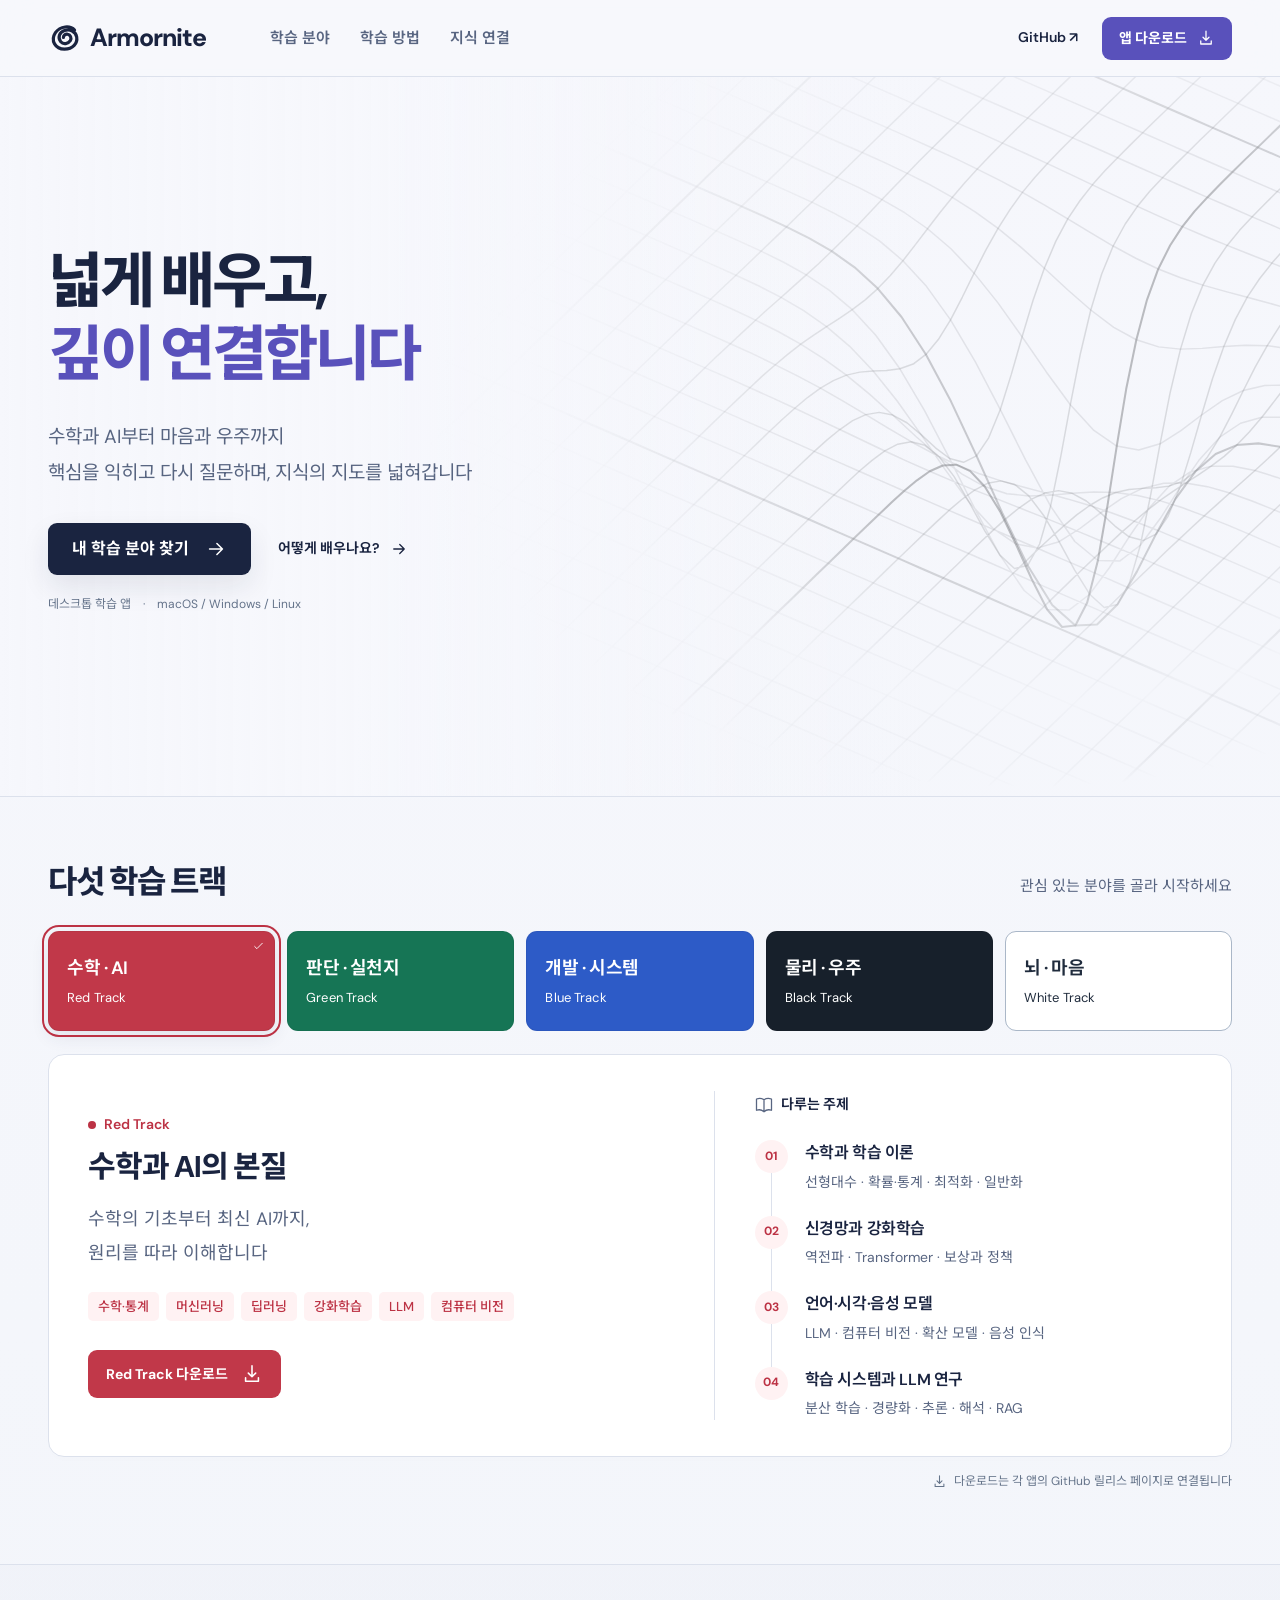
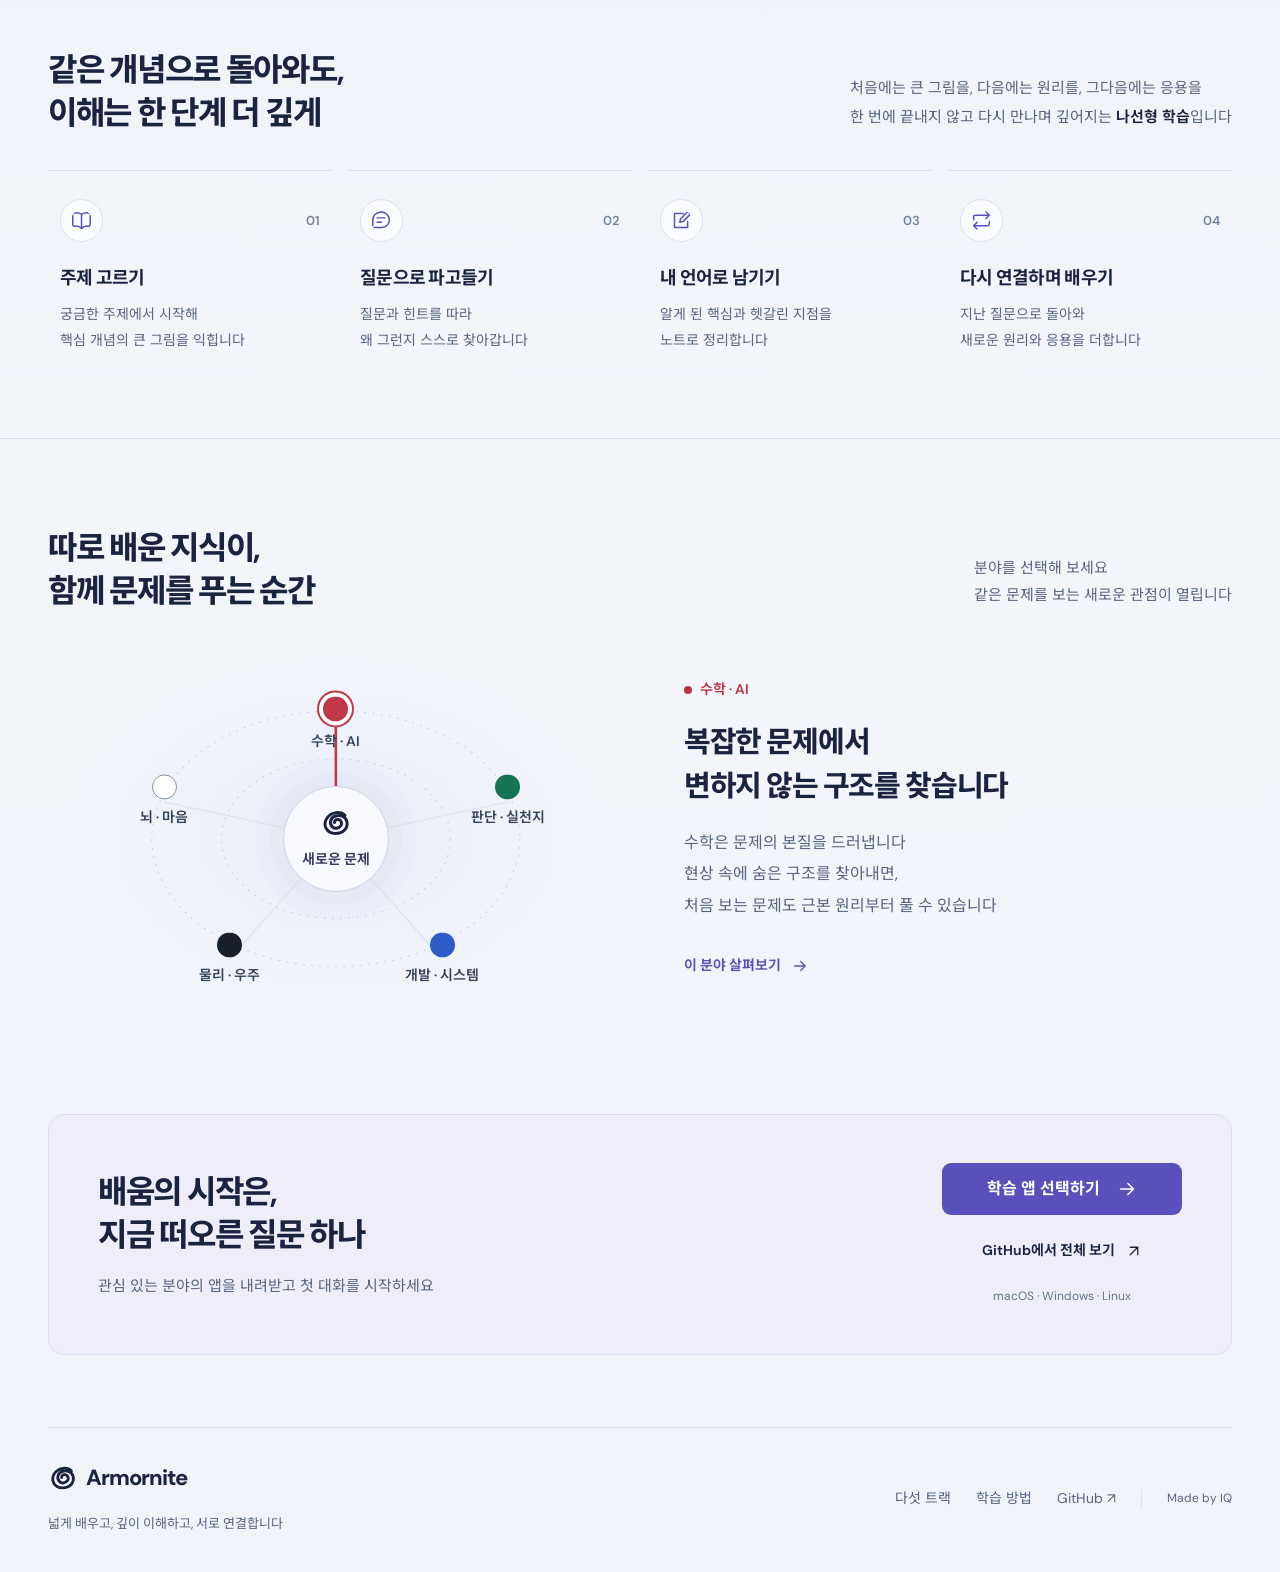
==== commit 0b855a2e: "Refine learning platform design and track topic guides" ====
--- a/index.html
+++ b/index.html
@@ -3,11 +3,11 @@
 <head>
 <meta charset="UTF-8">
 <meta name="viewport" content="width=device-width, initial-scale=1.0">
-<meta name="theme-color" content="#eef0f1">
-<title>Armornite — 단단하게 확장되는 나선형 학습</title>
-<meta name="description" content="다섯 방패와 함께 나선형으로 핵심을 깊이 익히고, 서로 다른 지식을 연결해 새로운 문제의 본질을 꿰뚫습니다">
+<meta name="theme-color" content="#f4f6fb">
+<title>Armornite — 관심에서 시작해, 연결하며 깊어지는 학습</title>
+<meta name="description" content="수학과 AI부터 마음과 우주까지, 다섯 트랙과 함께 핵심을 익히고 질문하며 지식을 연결하는 데스크톱 학습 앱">
 <meta property="og:title" content="Armornite">
-<meta property="og:description" content="다섯 방패와 함께 나선형으로 핵심을 깊이 익히고, 서로 다른 지식을 연결해 새로운 문제의 본질을 꿰뚫습니다">
+<meta property="og:description" content="다섯 트랙과 함께 나선형으로 핵심을 깊이 익히고, 서로 다른 지식을 연결해 새로운 문제의 본질을 꿰뚫습니다">
 <meta property="og:type" content="website">
 <meta property="og:site_name" content="Armornite">
 <meta property="og:url" content="https://iq-spiral-galaxy.github.io/">
@@ -17,1650 +17,123 @@
 <meta property="og:image:alt" content="Armornite 로고와 나선형 지식 격자, Learn in spirals, Build to endure">
 <meta name="twitter:card" content="summary_large_image">
 <meta name="twitter:title" content="Armornite">
-<meta name="twitter:description" content="다섯 방패와 함께 나선형으로 핵심을 깊이 익히고, 서로 다른 지식을 연결해 새로운 문제의 본질을 꿰뚫습니다">
+<meta name="twitter:description" content="다섯 트랙과 함께 나선형으로 핵심을 깊이 익히고, 서로 다른 지식을 연결해 새로운 문제의 본질을 꿰뚫습니다">
 <meta name="twitter:image" content="https://iq-spiral-galaxy.github.io/og-armornite.png">
 <meta name="twitter:image:alt" content="Armornite 로고와 나선형 지식 격자, Learn in spirals, Build to endure">
 <link rel="canonical" href="https://iq-spiral-galaxy.github.io/">
 <link rel="icon" href="/spiral-mark.svg" type="image/svg+xml">
-<link rel="preload" as="image" href="/armornite-guardian-commander-v9.jpg">
+<link rel="preload" as="image" href="/spacetime-warp.svg">
 <link rel="preconnect" href="https://fonts.googleapis.com">
 <link rel="preconnect" href="https://fonts.gstatic.com" crossorigin>
-<link href="https://fonts.googleapis.com/css2?family=Bricolage+Grotesque:opsz,wght@12..96,400..800&amp;family=Cinzel:wght@500;600&amp;family=DM+Serif+Display&amp;family=IBM+Plex+Sans+KR:wght@300;400;500;600;700&amp;display=swap" rel="stylesheet">
-<script>document.documentElement.classList.add('js')</script>
-<style>
-:root{
-  --bg:#05060e; --bg2:#0a0c1c; --panel:rgba(18,20,40,.55);
-  --ink:#e9ebfb; --muted:#9aa0c6; --faint:#7d84b2;
-  --line:rgba(150,160,220,.14);
-  --violet:#a855f7; --indigo:#6366f1; --cyan:#38bdf8;
-  --red:#a94749; --green:#39765a; --blue:#416b94;
-  --black:#2a3138; --white:#e8ecee;
-  --maxw:1180px;
-}
-*{margin:0;padding:0;box-sizing:border-box}
-html{scroll-behavior:smooth;scroll-padding-top:84px}
-body{
-  background:var(--bg); color:var(--ink);
-  font-family:'IBM Plex Sans KR',sans-serif; line-height:1.7;
-  overflow-x:hidden; -webkit-font-smoothing:antialiased;
-}
-body::before{ /* fixed cosmic backdrop for sections below hero */
-  content:''; position:fixed; inset:0; z-index:-2; pointer-events:none;
-  background:
-    radial-gradient(ellipse 80% 50% at 50% -8%, rgba(99,102,241,.20), transparent 60%),
-    radial-gradient(ellipse 60% 40% at 85% 30%, rgba(168,85,247,.12), transparent 60%),
-    radial-gradient(ellipse 70% 50% at 12% 75%, rgba(236,72,153,.10), transparent 60%),
-    linear-gradient(180deg,#05060e,#080a16 40%,#05060e);
-}
-body::after{ /* faint starfield */
-  content:''; position:fixed; inset:0; z-index:-1; pointer-events:none; opacity:.5;
-  background-image:
-    radial-gradient(1px 1px at 20% 30%, #fff, transparent),
-    radial-gradient(1px 1px at 70% 65%, #cdd, transparent),
-    radial-gradient(1px 1px at 40% 80%, #fff, transparent),
-    radial-gradient(1.4px 1.4px at 88% 18%, #dde, transparent),
-    radial-gradient(1px 1px at 58% 12%, #fff, transparent),
-    radial-gradient(1px 1px at 33% 52%, #bcd, transparent);
-  background-repeat:repeat; background-size:520px 520px;
-}
-a{color:inherit;text-decoration:none}
-button,a{-webkit-tap-highlight-color:transparent}
-:focus-visible{outline:2px solid var(--cyan);outline-offset:4px}
-main:focus-visible{outline:none}
-.sr-only{position:absolute!important;width:1px!important;height:1px!important;padding:0!important;margin:-1px!important;overflow:hidden!important;clip:rect(0,0,0,0)!important;white-space:nowrap!important;border:0!important}
-.skip-link{position:fixed;left:16px;top:12px;z-index:100;padding:9px 14px;border-radius:10px;background:#fff;color:#090b19;
-  font-weight:700;transform:translateY(-150%);transition:transform .2s}
-.skip-link:focus{transform:translateY(0)}
-.wrap{max-width:var(--maxw);margin:0 auto;padding:0 24px}
-.mono{font-family:'Bricolage Grotesque',monospace}
-
-/* ---------- nav ---------- */
-nav{
-  position:fixed;top:0;left:0;right:0;z-index:50;
-  display:flex;align-items:center;justify-content:space-between;
-  padding:14px 26px; transition:.3s;
-  backdrop-filter:blur(0px);
-}
-nav.scrolled{background:rgba(7,8,18,.7);backdrop-filter:blur(14px);border-bottom:1px solid var(--line)}
-.brand{display:flex;align-items:center;gap:11px;font-weight:700;letter-spacing:.2px}
-.brand .mark{width:26px;height:26px;display:block;animation:spin 24s linear infinite}
-@keyframes spin{to{transform:rotate(360deg)}}
-.brand b{font-family:'Bricolage Grotesque',sans-serif;font-size:16px}
-.navlinks{display:flex;gap:26px;align-items:center;font-size:14px;color:var(--muted)}
-.navlinks a{transition:.2s}
-.navlinks a:hover{color:var(--ink)}
-.nav-gh{border:1px solid var(--line);padding:7px 15px;border-radius:999px;color:var(--ink)!important;font-size:13px}
-.nav-gh:hover{border-color:var(--violet);background:rgba(168,85,247,.12)}
-@media(max-width:760px){.navlinks a:not(.nav-gh){display:none}}
-
-/* ---------- hero ---------- */
-.hero{position:relative;min-height:100vh;display:flex;align-items:center;justify-content:center;text-align:center;overflow:hidden}
-.hero-veil{position:absolute;inset:0;z-index:1;pointer-events:none;
-  background:
-    radial-gradient(ellipse 46% 38% at 50% 53%,rgba(5,6,14,.54) 0%,rgba(5,6,14,.26) 48%,transparent 76%),
-    radial-gradient(ellipse 60% 55% at 50% 48%,transparent 30%,rgba(5,6,14,.55) 78%,var(--bg) 100%)}
-.hero-in{position:relative;z-index:2;padding:120px 24px 80px}
-.hero h1{
-  font-family:'Bricolage Grotesque','IBM Plex Sans KR',sans-serif;font-weight:700;
-  font-size:clamp(34px,6.4vw,72px);line-height:1.08;letter-spacing:-.01em;
-  background:linear-gradient(180deg,#fff 30%,#c7c2f5 75%,#9a93de);
-  -webkit-background-clip:text;background-clip:text;-webkit-text-fill-color:transparent;
-}
-.hero h1 .glow{background:linear-gradient(100deg,var(--violet),var(--cyan),var(--indigo));
-  -webkit-background-clip:text;background-clip:text;-webkit-text-fill-color:transparent}
-.hero p.lead{margin:26px auto 0;max-width:680px;font-size:clamp(15px,2vw,19px);color:#c3c8ea;font-weight:300}
-.cta{display:flex;gap:14px;justify-content:center;flex-wrap:wrap;margin-top:38px}
-.btn{display:inline-flex;align-items:center;gap:9px;padding:13px 26px;border-radius:999px;font-size:15px;font-weight:500;transition:.25s;border:1px solid transparent}
-.btn-primary{background:linear-gradient(100deg,var(--violet),var(--indigo));color:#fff;box-shadow:0 8px 34px -10px rgba(124,92,255,.7)}
-.btn-primary:hover{transform:translateY(-2px);box-shadow:0 14px 40px -10px rgba(124,92,255,.85)}
-.btn-ghost{border-color:var(--line);color:var(--ink)}
-.btn-ghost:hover{border-color:var(--violet);background:rgba(168,85,247,.1)}
-.scroll-hint{position:absolute;bottom:26px;left:50%;transform:translateX(-50%);z-index:2;color:var(--faint);font-size:11px;letter-spacing:.3em;animation:bob 2.4s ease-in-out infinite}
-@keyframes bob{0%,100%{transform:translate(-50%,0);opacity:.5}50%{transform:translate(-50%,7px);opacity:1}}
-
-/* ---------- section frame ---------- */
-section.block{position:relative;padding:108px 0;z-index:2}
-section.block::before{content:'';position:absolute;inset:0;z-index:-1;pointer-events:none;opacity:.72}
-#concept::before{background:linear-gradient(180deg,rgba(5,6,14,.9),rgba(8,10,22,.62) 48%,transparent)}
-#buddies::before{background:radial-gradient(ellipse 78% 38% at 50% 34%,rgba(99,102,241,.09),transparent 72%)}
-#how::before{background:linear-gradient(180deg,transparent,rgba(10,12,27,.72) 42%,transparent)}
-#combine::before{background:radial-gradient(ellipse 68% 52% at 50% 52%,rgba(168,85,247,.1),transparent 72%)}
-h2.title{font-family:'Bricolage Grotesque','IBM Plex Sans KR',sans-serif;font-weight:700;font-size:clamp(27px,4vw,42px);line-height:1.18;letter-spacing:-.01em}
-.lede{color:var(--muted);max-width:640px;margin-top:18px;font-size:16px}
-.title,.lede,.pull{text-wrap:balance}
-.center{text-align:center}
-.center .lede,.lede.center{margin-left:auto;margin-right:auto}
-
-/* reveal — materialize out of the void */
-.js .reveal{opacity:0;transform:translateY(26px);filter:blur(9px);transition:.9s cubic-bezier(.2,.7,.2,1)}
-.js .reveal.in{opacity:1;transform:none;filter:blur(0)}
-
-/* ---------- concept ---------- */
-.concept-grid{display:grid;grid-template-columns:repeat(3,1fr);gap:20px;margin-top:54px}
-@media(max-width:820px){.concept-grid{grid-template-columns:1fr}}
-.cstep{background:var(--panel);border:1px solid var(--line);border-radius:18px;padding:30px 26px;backdrop-filter:blur(8px)}
-.cstep .n{font-family:'Bricolage Grotesque',sans-serif;color:var(--violet);font-size:13px;font-weight:600;letter-spacing:.1em}
-.cstep h3{font-size:19px;margin:12px 0 10px;font-weight:600}
-.cstep p{color:var(--muted);font-size:14.5px}
-.pull{margin-top:60px;text-align:center;font-family:'Bricolage Grotesque','IBM Plex Sans KR',sans-serif;
-  font-size:clamp(20px,3vw,30px);font-weight:600;line-height:1.4;letter-spacing:-.01em}
-.pull em{font-style:normal;background:linear-gradient(100deg,var(--violet),var(--cyan));-webkit-background-clip:text;background-clip:text;-webkit-text-fill-color:transparent}
-
-.chip{font-size:11.5px;color:var(--muted);border:1px solid var(--line);border-radius:999px;padding:4px 11px;background:rgba(255,255,255,.02)}
-
-/* ---------- how / spiral loop ---------- */
-.loop{display:grid;grid-template-columns:repeat(4,1fr);gap:18px;margin-top:64px;position:relative}
-/* 나선 사이클 경로 — 섹션 진입 시 점선이 그려지고 불꽃이 한 번 순회 */
-.loop::before{content:'';position:absolute;left:1.5%;right:1.5%;top:-20px;height:2px;
-  background:repeating-linear-gradient(90deg,rgba(168,85,247,.55) 0 9px,transparent 9px 18px);
-  transform:scaleX(0);transform-origin:left;transition:transform 1.4s cubic-bezier(.25,.8,.3,1) .35s;opacity:.55}
-.loop.in::before{transform:scaleX(1)}
-.loop::after{content:'';position:absolute;top:-24px;left:1.5%;width:10px;height:10px;border-radius:50%;
-  background:var(--cyan);box-shadow:0 0 14px var(--cyan);opacity:0}
-.loop.in::after{animation:sparktravel 1.55s cubic-bezier(.35,.6,.45,1) .4s forwards}
-@keyframes sparktravel{0%{opacity:0;left:1.5%}12%{opacity:1}88%{opacity:1}100%{left:96%;opacity:0}}
-@media(max-width:880px){.loop{grid-template-columns:1fr}.loop::before,.loop::after{display:none}}
-.lstep{background:var(--panel);border:1px solid var(--line);border-radius:18px;padding:26px 22px;backdrop-filter:blur(8px);position:relative}
-.lstep .ico{width:44px;height:44px;border-radius:12px;display:flex;align-items:center;justify-content:center;
-  background:color-mix(in srgb,var(--ic,#a855f7) 12%,transparent);
-  border:1px solid color-mix(in srgb,var(--ic,#a855f7) 32%,transparent);
-  box-shadow:0 0 20px -8px var(--ic,#a855f7)}
-.lstep .ico img{display:block}
-.lstep .ln{font-family:'Bricolage Grotesque',sans-serif;font-size:12px;color:var(--violet);letter-spacing:.12em;margin:10px 0 6px}
-.lstep h4{font-size:16px;font-weight:600;margin-bottom:8px}
-.lstep p{font-size:13.5px;color:var(--muted)}
-/* ---------- synthesis ---------- */
-.syn{display:grid;grid-template-columns:1.05fr .95fr;gap:48px;align-items:center;margin-top:50px}
-@media(max-width:900px){.syn{grid-template-columns:1fr;gap:30px}}
-.syn-list{display:flex;flex-direction:column;gap:16px}
-.syn-item{display:flex;gap:14px;align-items:flex-start}
-.syn-item .dot{width:10px;height:10px;border-radius:50%;margin-top:8px;flex:none;box-shadow:0 0 12px var(--c);background:var(--c)}
-.syn-item p{font-size:15px;color:#b9bedd;line-height:1.7}
-.syn-item p b{display:block;color:var(--ink);font-size:16px;margin-bottom:5px}
-.syn-item{transition:opacity .25s ease}
-.syn-item:hover .dot{box-shadow:0 0 16px var(--c),0 0 34px var(--c)}
-.syn-item b{color:var(--ink);font-weight:600}
-.constellation{position:relative;aspect-ratio:1;max-width:430px;margin:0 auto;width:100%}
-.constellation svg{width:100%;height:100%;overflow:visible}
-.cnode{filter:drop-shadow(0 0 6px currentColor)}
-.cline{stroke:rgba(150,160,220,.3);stroke-width:1;stroke-dasharray:4 6;animation:dash 14s linear infinite}
-@keyframes dash{to{stroke-dashoffset:-200}}
-.ccenter text{font-family:'Bricolage Grotesque',sans-serif}
-
-/* ---------- start / footer ---------- */
-.start{text-align:center;padding-left:24px!important;padding-right:24px!important}
-.start>.wrap{position:relative;overflow:hidden;padding:76px 42px;border:1px solid rgba(168,85,247,.24);border-radius:30px;
-  background:
-    radial-gradient(circle at 95% 100%,rgba(56,189,248,.12),transparent 34%),
-    linear-gradient(145deg,rgba(24,20,48,.82),rgba(12,14,31,.68));
-  box-shadow:0 40px 110px -70px rgba(168,85,247,.85);backdrop-filter:blur(14px)}
-.steps3{display:flex;gap:22px;justify-content:center;flex-wrap:wrap;margin-top:44px}
-.s3{background:rgba(12,14,31,.58);border:1px solid var(--line);border-radius:16px;padding:24px 26px;max-width:300px;backdrop-filter:blur(8px)}
-.s3 .num{font-family:'Bricolage Grotesque',sans-serif;font-size:28px;font-weight:700;color:var(--violet)}
-.s3 h4{margin:8px 0 6px;font-size:16px}
-.s3 p{font-size:13.5px;color:var(--muted)}
-.launch-cta{display:flex;justify-content:center;gap:12px;flex-wrap:wrap;margin-top:26px}
-@media(max-width:620px){.start>.wrap{padding:58px 20px}.start{padding-left:14px!important;padding-right:14px!important}}
-
-footer{border-top:1px solid var(--line);margin-top:40px;padding:54px 0 60px;position:relative;z-index:2}
-.fcols{
-  display:grid;grid-template-columns:minmax(280px,390px) minmax(220px,280px);
-  justify-content:space-between;column-gap:clamp(48px,7vw,96px);
-}
-@media(max-width:760px){.fcols{grid-template-columns:1fr;row-gap:36px}}
-footer h5{font-size:12px;letter-spacing:.16em;text-transform:uppercase;color:var(--faint);margin-bottom:14px;font-weight:600}
-footer a{display:block;color:var(--muted);font-size:14px;padding:4px 0;transition:.2s}
-footer a:hover{color:var(--ink)}
-.fbrand b{font-family:'Bricolage Grotesque',sans-serif;font-size:17px;color:var(--ink)}
-.fbrand p{color:var(--faint);font-size:13.5px;margin-top:10px;max-width:300px}
-.fbuddies{width:max-content;justify-self:end}
-@media(min-width:1168px){.fbuddies{transform:translateX(24px)}}
-.fcopy{margin-top:46px;text-align:center;color:var(--faint);font-size:12.5px}
-.dimchip{display:inline-flex;gap:7px;align-items:center;font-size:12px;color:var(--faint)}
-.dimchip i{width:9px;height:9px;border-radius:50%;display:inline-block}
-.fdot{width:9px;height:9px;border-radius:50%;display:inline-block;margin-right:9px;vertical-align:1px}
-.fmark{width:17px;height:17px;vertical-align:-4px;margin-right:7px}
-.sig{margin-top:18px;font-family:'Bricolage Grotesque',sans-serif;font-size:13px;color:var(--faint);display:flex;align-items:center;gap:9px}
-.iq{font-weight:700;font-size:16px;background:linear-gradient(100deg,var(--violet),var(--cyan));-webkit-background-clip:text;background-clip:text;-webkit-text-fill-color:transparent}
-/* ---------- 용어 툴팁 (나선형 학습) ---------- */
-.term{position:relative;cursor:help;border-bottom:1.5px dashed rgba(56,189,248,.55);padding-bottom:1px;outline:none}
-.term:focus-visible{outline:2px solid var(--indigo);outline-offset:3px;border-radius:3px}
-.term .tip{position:absolute;left:50%;top:calc(100% + 12px);transform:translateX(-50%) translateY(-4px);
-  width:min(320px,82vw);padding:14px 16px;border-radius:14px;z-index:70;
-  background:rgba(14,16,34,.96);border:1px solid rgba(150,160,220,.25);
-  box-shadow:0 18px 50px -18px rgba(0,0,0,.8),0 0 30px -12px rgba(168,85,247,.35);
-  backdrop-filter:blur(10px);
-  font-size:13.5px;font-weight:400;color:var(--muted);line-height:1.65;text-align:left;letter-spacing:0;
-  opacity:0;visibility:hidden;pointer-events:none;transition:.22s ease}
-.term .tip b{display:block;color:var(--ink);font-size:14px;margin-bottom:6px;font-weight:600}
-.term .tip::after{content:'';position:absolute;left:50%;bottom:100%;transform:translateX(-50%);
-  border:7px solid transparent;border-bottom-color:rgba(150,160,220,.25)}
-.term:hover .tip,.term.open .tip{opacity:1;visibility:visible;transform:translateX(-50%) translateY(0)}
-.term.dismissed .tip{opacity:0!important;visibility:hidden!important;pointer-events:none!important}
-a.iq{transition:opacity .2s}
-a.iq:hover{opacity:.72}
-
-/* ---------- interactive layer (progress · dots · tilt glare) ---------- */
-#progress{position:fixed;top:0;left:0;height:2px;width:0;z-index:60;
-  background:linear-gradient(90deg,var(--pink,#ec4899),var(--violet),var(--cyan));
-  box-shadow:0 0 12px rgba(168,85,247,.85)}
-#dots{position:fixed;right:22px;top:50%;transform:translateY(-50%);z-index:55;
-  display:flex;flex-direction:column;gap:14px}
-#dots a{width:9px;height:9px;border-radius:50%;background:rgba(160,165,210,.32);
-  transition:.25s;display:block;position:relative}
-#dots a:hover{background:rgba(200,205,240,.7)}
-#dots a.on{background:var(--violet);box-shadow:0 0 10px rgba(168,85,247,.95);transform:scale(1.4)}
-#dots a::after{content:attr(data-label);position:absolute;right:20px;top:50%;
-  transform:translateY(-50%) translateX(6px);font-size:11px;color:var(--muted);white-space:nowrap;
-  background:rgba(10,12,28,.9);border:1px solid var(--line);padding:3px 10px;border-radius:8px;
-  opacity:0;pointer-events:none;transition:.2s}
-#dots a:hover::after{opacity:1;transform:translateY(-50%) translateX(0)}
-@media(max-width:760px){#dots{display:none}}
-.cstep,.s3,.lstep{position:relative;overflow:hidden;transition:transform .18s ease-out,border-color .3s}
-.cstep::after,.s3::after,.lstep::after{content:'';position:absolute;inset:0;border-radius:inherit;
-  pointer-events:none;opacity:0;transition:opacity .3s;
-  background:radial-gradient(420px circle at var(--gx,50%) var(--gy,50%),rgba(255,255,255,.09),transparent 46%)}
-.cstep:hover::after,.s3:hover::after,.lstep:hover::after{opacity:1}
-@media (prefers-reduced-motion: no-preference){
-  .constellation svg{animation:cfloat 8s ease-in-out infinite}
-  @keyframes cfloat{0%,100%{transform:translateY(0) rotate(0)}50%{transform:translateY(-10px) rotate(1.2deg)}}
-}
-
-/* constellation — 3D 성도 평면 (기울기 + 마우스 패럴랙스) */
-.constellation{transform-style:preserve-3d}
-.constellation.in{transform:perspective(950px) rotateX(13deg);
-  transition:opacity .9s cubic-bezier(.2,.7,.2,1),filter .9s cubic-bezier(.2,.7,.2,1),transform .3s ease-out}
-
-/* constellation — 연결선 드로잉 등장 + 문장 호버 연동 */
-.constellation:not(.in) .cline,.constellation:not(.in) .cnode,.constellation:not(.in) .ccenter{opacity:0}
-.constellation.in .cline{animation:linein .7s ease backwards}
-.constellation.in .cnode{animation:nodein .55s cubic-bezier(.3,1.5,.4,1) backwards,nbreathe 4.6s ease-in-out infinite;transform-box:fill-box;transform-origin:center}
-@keyframes nbreathe{50%{transform:scale(1.12);filter:drop-shadow(0 0 9px currentColor) drop-shadow(0 0 20px currentColor)}}
-.constellation:not(.in) .corbit{opacity:0}
-.constellation.in .corbit{animation:linein .8s ease 1.1s backwards}
-.youring{transform-box:view-box;transform-origin:200px 200px}
-.constellation.in .ccenter{animation:linein .8s ease .95s backwards}
-@keyframes linein{from{opacity:0}}
-@keyframes nodein{from{opacity:0;transform:scale(.2)}}
-.constellation.in .cline:nth-of-type(1){animation-delay:.1s}
-.constellation.in .cline:nth-of-type(2){animation-delay:.24s}
-.constellation.in .cline:nth-of-type(3){animation-delay:.38s}
-.constellation.in .cline:nth-of-type(4){animation-delay:.52s}
-.constellation.in .cline:nth-of-type(5){animation-delay:.66s}
-.constellation.in .cnode:nth-of-type(1){animation-delay:.2s,1.1s}
-.constellation.in .cnode:nth-of-type(2){animation-delay:.34s,1.9s}
-.constellation.in .cnode:nth-of-type(3){animation-delay:.48s,2.7s}
-.constellation.in .cnode:nth-of-type(4){animation-delay:.62s,3.5s}
-.constellation.in .cnode:nth-of-type(5){animation-delay:.76s,4.3s}
-.cline,.cnode{transition:opacity .25s ease,transform .25s ease}
-.constellation[data-hl] .cline:not(.hl){opacity:.12}
-.constellation[data-hl] .cnode:not(.hl){opacity:.22}
-.cnode.hl{transform:scale(1.3);transform-box:fill-box;transform-origin:center;filter:drop-shadow(0 0 12px currentColor)}
-.constellation[data-hl] .ccenter>circle:nth-of-type(1){animation:youpulse 1.5s ease-in-out infinite;transform-box:fill-box;transform-origin:center}
-@keyframes youpulse{50%{transform:scale(1.09)}}
-
-/* ---------- buddy planet showcase ---------- */
-.showcase{height:480vh;height:480svh;position:relative}
-.bstage{position:sticky;top:0;height:100vh;height:100svh;overflow:hidden;isolation:isolate;
-  display:grid;grid-template-columns:1.05fr 1fr;align-items:center;gap:30px;
-  max-width:var(--maxw);margin:0 auto;padding:0 24px;
-  --pg:rgba(239,68,68,.45);--ac:#ff6b5e;--navp:0}
-.bstage::before{content:'';position:absolute;z-index:-2;pointer-events:none;
-  width:100vw;height:100%;left:50%;top:0;transform:translateX(-50%);
-  background:
-    radial-gradient(circle at 26% 50%,var(--pg),transparent 26%),
-    radial-gradient(ellipse 45% 68% at 73% 50%,color-mix(in srgb,var(--ac) 7%,transparent),transparent 72%);
-  opacity:.46;transition:background .7s ease,opacity .4s ease}
-body.buddy-focus #dots{opacity:.08;pointer-events:none}
-body.buddy-focus #dots:focus-within{opacity:1}
-#dots{transition:opacity .3s ease}
-.planetwrap{position:relative;min-height:60vh;perspective:1100px}
-.planet{width:calc(min(33vh,300px)*var(--pszf,1));aspect-ratio:1;border-radius:50%;
-  position:absolute;left:50%;top:50%;
-  transform:translate(-50%,-50%) translate3d(var(--px,0px),var(--py,0px),0) scale(var(--ps,1)) rotateZ(var(--pt,0deg));
-  opacity:var(--po,0);filter:brightness(var(--pbr,1)) saturate(var(--psat,1));
-  z-index:var(--pz,1);will-change:transform,opacity,filter;transition:opacity .16s ease,filter .16s ease}
-.planet i{position:absolute;inset:0;border-radius:50%;pointer-events:none}
-.planet.o0{--px:0px;--py:0px;--ps:1;--po:1;--pb:0px;--pbr:1;--psat:1;--pz:8}
-.planet.o1{--px:min(27vh,245px);--py:min(12vh,110px);--ps:.62;--po:.62;--pb:1.8px;--pbr:.72;--psat:.9;--pz:5}
-.planet.o-1{--px:calc(min(27vh,245px)*-1);--py:calc(min(12vh,110px)*-1);--ps:.62;--po:.62;--pb:1.8px;--pbr:.72;--psat:.9;--pz:5}
-.planet.o2{--px:min(39vh,355px);--py:min(18vh,160px);--ps:.43;--po:.2;--pb:4px;--pbr:.5;--psat:.75;--pz:2}
-.planet.o-2{--px:calc(min(39vh,355px)*-1);--py:calc(min(18vh,160px)*-1);--ps:.43;--po:.2;--pb:4px;--pbr:.5;--psat:.75;--pz:2}
-
-/* 🔴 적색 거성 — 매끈한 발광 항성 + 숨쉬는 글로우 */
-.planet[data-t=rgiant]{
-  background:radial-gradient(circle at 38% 36%,#fff6e0 0%,#ffc164 16%,#f97a3f 42%,#d43a20 68%,#7a1508 100%);
-  box-shadow:inset -18px -16px 60px rgba(120,20,8,.5),0 0 70px -10px rgba(255,130,60,.7),0 0 200px -32px rgba(239,80,50,.5)}
-.planet[data-t=rgiant]::after{content:'';position:absolute;inset:-12%;border-radius:50%;
-  background:radial-gradient(circle,rgba(255,150,80,.24) 26%,transparent 66%);
-  animation:corona 5s ease-in-out infinite}
-@keyframes corona{0%,100%{opacity:.6;transform:scale(1)}50%{opacity:1;transform:scale(1.04)}}
-
-/* 🟢 오로라 행성 — 흐르는 극광 + 극지 발광 */
-.planet[data-t=aurora]{
-  background:radial-gradient(circle at 34% 30%,#d8ffe9 0%,#59d98c 26%,#17945c 55%,#053a2b 90%);
-  box-shadow:inset -26px -22px 70px rgba(2,30,20,.85),inset 8px 10px 30px rgba(255,255,255,.22),
-    0 0 70px -12px rgba(52,211,123,.5),0 0 180px -40px rgba(52,211,123,.35)}
-.planet[data-t=aurora] .pl1{
-  background:linear-gradient(115deg,transparent 18%,rgba(130,255,195,.3) 32%,transparent 44%,rgba(90,225,255,.22) 58%,transparent 72%);
-  background-size:300% 100%;animation:aflow 7s linear infinite;mix-blend-mode:screen;filter:blur(2px)}
-@keyframes aflow{to{background-position:-300% 0}}
-.planet[data-t=aurora] .pl2{
-  background:radial-gradient(60% 26% at 50% 5%,rgba(160,255,225,.55),transparent 70%);
-  filter:blur(4px);animation:apulse 5s ease-in-out infinite}
-@keyframes apulse{0%,100%{opacity:.5}50%{opacity:1}}
-.planet[data-t=aurora]::after{content:'';position:absolute;inset:-4%;border-radius:50%;
-  background:radial-gradient(circle,transparent 62%,rgba(52,211,123,.35) 86%,transparent 100%)}
-
-/* 🔵 얼음 거성 — 해왕성풍 폭풍 밴드 + 다크 스팟 */
-.planet[data-t=ice]{
-  background:radial-gradient(circle at 34% 30%,#cfe6ff 0%,#5f9dfc 30%,#2653d8 60%,#0a1550 92%);
-  box-shadow:inset -28px -24px 74px rgba(3,8,40,.85),inset 8px 10px 30px rgba(255,255,255,.25),
-    0 0 70px -12px rgba(96,165,250,.55),0 0 190px -40px rgba(59,130,246,.4)}
-.planet[data-t=ice] .pl1{
-  background:repeating-linear-gradient(96deg,transparent 0 34px,rgba(255,255,255,.06) 34px 44px,transparent 44px 88px,rgba(3,10,50,.28) 88px 106px);
-  background-size:240% 100%;animation:aflow 24s linear infinite;mix-blend-mode:overlay}
-.planet[data-t=ice] .pl2{
-  background:radial-gradient(17% 11% at 60% 58%,rgba(4,10,45,.8),transparent 75%),
-    radial-gradient(9% 6% at 66% 54%,rgba(230,242,255,.5),transparent 80%);filter:blur(1px)}
-.planet[data-t=ice]::after{content:'';position:absolute;inset:-3.5%;border-radius:50%;
-  background:radial-gradient(circle,transparent 62%,rgba(120,180,255,.32) 88%,transparent 100%)}
-
-/* ⚫ 블랙홀 — 순흑의 사건의 지평선 + 주변 시공간 왜곡 */
-.planet[data-t=bhole]{--pszf:.8;
-  background:radial-gradient(circle,#000 0 58%,#04050a 74%,#0a0c14 100%);
-  box-shadow:0 0 0 1px rgba(205,214,245,.22),0 0 50px -8px rgba(170,182,220,.3),0 0 150px -30px rgba(150,160,210,.22)}
-.planet[data-t=bhole]::before{content:'';position:absolute;inset:-1.5%;border-radius:50%;
-  background:radial-gradient(circle,transparent 0 92.5%,rgba(222,230,255,.45) 96%,transparent 100%);
-  filter:blur(.6px)}
-.planet[data-t=bhole]::after{content:'';position:absolute;inset:-46%;border-radius:50%;
-  background:repeating-radial-gradient(circle,transparent 0 33%,rgba(190,200,240,.11) 34% 34.9%,transparent 36.5% 45%);
-  -webkit-mask:radial-gradient(circle,transparent 30%,#000 43%,transparent 80%);
-  mask:radial-gradient(circle,transparent 30%,#000 43%,transparent 80%);
-  animation:lensing 9s ease-in-out infinite}
-@keyframes lensing{0%,100%{transform:scale(1);opacity:.7}50%{transform:scale(1.05);opacity:1}}
-.planet[data-t=bhole] .pl1{inset:-32%;
-  background:conic-gradient(from 0deg,transparent,rgba(190,200,240,.09) 10%,transparent 28%,transparent 55%,rgba(190,200,240,.07) 66%,transparent 82%);
-  filter:blur(2px);animation:bspin 18s linear infinite}
-@keyframes bspin{to{transform:rotate(360deg)}}
-
-/* ⚪ 백색왜성 — 깨끗한 순백의 발광 구 */
-.planet[data-t=wdwarf]{--pszf:.72;
-  background:radial-gradient(circle at 40% 38%,#ffffff 0%,#fdfdff 46%,#e7ecff 76%,#c3cdf4 100%);
-  box-shadow:0 0 60px -6px rgba(242,246,255,.95),0 0 150px -20px rgba(208,218,255,.7),0 0 300px -50px rgba(175,190,255,.45)}
-.planet[data-t=wdwarf]::after{content:'';position:absolute;inset:-14%;border-radius:50%;
-  background:radial-gradient(circle,rgba(255,255,255,.32) 22%,transparent 64%);
-  animation:corona 4s ease-in-out infinite}
-.binfo{position:relative;z-index:6}
-.js .binfo{display:grid}
-.bpanel{position:relative;max-width:500px}
-.js .bpanel{grid-area:1/1;opacity:var(--bio,0);transform:translate3d(0,var(--biy,0px),0) scale(var(--bis,.985));
-  pointer-events:none;will-change:transform,opacity}
-.js .bpanel.is-active{pointer-events:auto}
-.bi-name{font-family:'Bricolage Grotesque','IBM Plex Sans KR',sans-serif;font-size:clamp(30px,3.8vw,46px);font-weight:700;letter-spacing:-.02em;line-height:1.08;text-wrap:balance}
-.bi-sub{color:var(--muted);font-size:14px;margin:10px 0 16px;letter-spacing:.03em}
-.bi-ident{color:#d5d8f1;font-size:clamp(16px,1.6vw,19px);line-height:1.62;max-width:470px;min-height:62px;text-wrap:balance}
-.bi-chips{display:flex;flex-wrap:wrap;gap:7px;margin:19px 0 30px}
-.bi-chips .chip{color:var(--faint);background:rgba(9,11,26,.34)}
-.bi-links{display:flex;gap:12px}
-.bi-app{padding:11px 22px;border-radius:12px;font-size:14px;transition:.25s;border:1px solid}
-.bi-app{border-color:color-mix(in srgb,var(--ac) 55%,transparent);color:#fff;background:color-mix(in srgb,var(--ac) 14%,transparent)}
-.bi-app:hover{background:color-mix(in srgb,var(--ac) 26%,transparent);transform:translateY(-2px)}
-.bnav{position:absolute;bottom:max(24px,env(safe-area-inset-bottom));left:50%;transform:translateX(-50%);display:flex;gap:8px;align-items:center;z-index:30;
-  padding:7px;border:1px solid var(--line);border-radius:999px;background:rgba(8,10,23,.72);backdrop-filter:blur(14px);
-  box-shadow:0 18px 60px -28px rgba(0,0,0,.9)}
-.barrow{width:44px;height:44px;border-radius:50%;border:1px solid transparent;background:rgba(255,255,255,.025);
-  color:var(--muted);cursor:pointer;font-size:15px;font-family:inherit;transition:.25s;backdrop-filter:blur(6px)}
-.barrow:hover{color:#fff;border-color:var(--violet)}
-.barrow:disabled{opacity:.22;cursor:not-allowed;border-color:transparent}
-.barrow:disabled:hover{color:var(--muted)}
-.btrack{position:relative;display:flex;align-items:center;justify-content:space-between;width:220px;height:44px}
-.btrack::before,.btrack-fill{content:'';position:absolute;left:13px;right:13px;top:50%;height:1px;background:rgba(150,160,220,.2);pointer-events:none}
-.btrack-fill{background:linear-gradient(90deg,#ef4444,#a855f7,var(--ac));transform:scaleX(var(--navp));transform-origin:left;
-  box-shadow:0 0 12px var(--ac);transition:background .5s}
-.bdot{position:relative;width:44px;height:44px;border:0;background:transparent!important;cursor:pointer;padding:0;z-index:2}
-.bdot::before{content:'';position:absolute;left:50%;top:50%;width:8px;height:8px;border-radius:50%;
-  transform:translate(-50%,-50%);background:var(--dot);opacity:.45;box-shadow:0 0 0 4px rgba(8,10,23,.9);transition:.22s}
-.bdot:hover::before{opacity:.85;transform:translate(-50%,-50%) scale(1.28)}
-.bdot.on::before{opacity:1;transform:translate(-50%,-50%) scale(1.45);box-shadow:0 0 0 4px rgba(8,10,23,.9),0 0 13px var(--dot)}
-.bhint{position:absolute;bottom:38px;right:26px;display:flex;align-items:center;gap:10px;color:var(--faint);font-size:10px;letter-spacing:.2em;
-  z-index:3;transition:opacity .3s}
-.bhint i{display:block;width:30px;height:1px;background:linear-gradient(90deg,var(--ac),transparent);position:relative}
-.bhint i::after{content:'';position:absolute;width:4px;height:4px;right:0;top:-1.5px;border-radius:50%;background:var(--ac);box-shadow:0 0 8px var(--ac);animation:hinttravel 1.8s ease-in-out infinite}
-@keyframes hinttravel{0%{transform:translateX(-26px);opacity:0}20%,80%{opacity:1}100%{transform:translateX(0);opacity:0}}
-.bstage.last .bhint{opacity:0}
-@media(max-width:880px){
-  .showcase{height:450vh;height:450svh}
-  .bstage{grid-template-columns:1fr;grid-template-rows:minmax(180px,32svh) auto;align-content:center;gap:8px;padding:54px 20px max(72px,env(safe-area-inset-bottom));min-height:560px}
-  .bstage::before{background:radial-gradient(circle at 50% 25%,var(--pg),transparent 29%)}
-  .planetwrap{min-height:clamp(180px,32svh,260px)}
-  .planet{width:calc(min(24svh,46vw,190px)*var(--pszf,1))}
-  .bi-ident{min-height:0}
-  .binfo{width:min(100%,560px);margin:0 auto}
-  .bi-name{font-size:clamp(28px,8vw,38px)}
-  .bi-ident{font-size:15.5px}
-  .bi-links{gap:8px}
-  .bi-app{flex:1;padding:10px 12px;text-align:center;white-space:nowrap;font-size:13px}
-  .bnav{bottom:max(12px,env(safe-area-inset-bottom))}
-  .btrack{width:220px}
-  .bhint{display:none}
-}
-@media(max-width:360px){.bnav .barrow{display:none}}
-@media(max-width:880px) and (max-height:700px){
-  .bstage{grid-template-rows:minmax(145px,27svh) auto;padding-top:46px}
-  .planetwrap{min-height:145px}.planet{width:calc(min(21svh,150px)*var(--pszf,1))}
-  .bi-sub{margin:5px 0 9px}.bi-ident{font-size:14px;line-height:1.5}
-  .bi-chips{margin:9px 0}.bi-app{padding:8px 12px}
-}
-@media(max-height:560px){
-  .showcase{height:auto}
-  .bstage{position:relative;height:auto;min-height:0;display:block;overflow:visible;padding:54px 20px}
-  .bstage::before,.planetwrap,.bnav,.bhint{display:none}
-  .js .binfo{display:block}
-  .js .bpanel{opacity:1!important;transform:none!important;pointer-events:auto!important;will-change:auto;
-    margin:0 auto 16px;padding:22px;border:1px solid var(--line);border-radius:18px;background:rgba(12,14,31,.7)}
-  .bi-ident{min-height:0}
-}
-@media (prefers-reduced-motion: reduce){
-  html{scroll-behavior:auto}
-  .brand .mark,.scroll-hint,.bhint i::after,.planet::before,.planet::after,.planet i{animation:none!important}
-  .js .reveal{opacity:1;transform:none;filter:none;transition:none}
-  .planet,.bpanel{transition:none!important}
-  .bstage::before,.btrack-fill,.loop::before{transition:none!important}
-  .loop.in::after{animation:none!important;opacity:0}
-  .constellation .cline,.constellation .cnode,.constellation .ccenter,.constellation .corbit,.constellation .youring{animation:none!important;opacity:1!important}
-}
-html:not(.js) .showcase{height:auto}
-html:not(.js) .bstage{position:relative;height:auto;min-height:0;display:block;overflow:visible;padding:72px 24px}
-html:not(.js) .planetwrap,html:not(.js) .bnav,html:not(.js) .bhint{display:none}
-html:not(.js) .bpanel{margin:0 auto 22px;padding:26px;border:1px solid var(--line);border-radius:18px;background:var(--panel)}
-
-/* ---------- minimal editorial refresh ---------- */
-:root{
-  --bg:#f4f6fb;--bg2:#e9edf7;--panel:rgba(255,255,255,.78);
-  --ink:#1a2440;--muted:#5f6b86;--faint:#65708a;
-  --line:rgba(26,36,64,.13);
-  --violet:#6758d9;--indigo:#4058b8;--cyan:#188c9c;
-}
-body{
-  background:#f4f6fb;color:var(--ink);
-  font-family:'IBM Plex Sans KR',sans-serif;
-}
-body::before{
-  background:
-    radial-gradient(circle at 88% 4%,rgba(103,88,217,.12),transparent 27%),
-    radial-gradient(circle at 10% 44%,rgba(24,140,156,.08),transparent 24%),
-    linear-gradient(180deg,#f7f8fc 0%,#f2f4fa 48%,#eef1f8 100%);
-}
-body::after,#progress,#dots,.scroll-hint{display:none}
-::selection{background:rgba(103,88,217,.18);color:var(--ink)}
-:focus-visible{outline-color:var(--indigo)}
-.wrap{max-width:1120px}
-
-nav{
-  padding:18px clamp(20px,4vw,54px);
-  color:var(--ink);
-}
-nav.scrolled{
-  background:rgba(247,248,252,.86);
-  border-bottom:1px solid var(--line);
-  box-shadow:0 10px 32px rgba(31,42,74,.05);
-}
-.brand{gap:13px}
-.nav-mark{position:relative;width:34px;height:34px;display:grid;place-items:center}
-.brand .mark{width:34px;height:34px;animation:none}
-.brand b,.fbrand b{
-  font-family:'DM Serif Display',Georgia,serif;
-  font-size:22px;font-weight:400;letter-spacing:-.02em;
-}
-.navlinks{color:var(--muted);font-size:13px}
-.navlinks a:hover{color:var(--indigo)}
-.nav-gh{
-  border-color:rgba(26,36,64,.18);background:rgba(255,255,255,.64);
-  color:var(--ink)!important;padding:8px 16px;
-}
-.nav-gh:hover{border-color:var(--indigo);background:#fff}
-
-.hero{
-  min-height:100svh;justify-content:flex-start;text-align:left;overflow:visible;z-index:3;
-  border-bottom:1px solid var(--line);isolation:isolate;
-}
-.hero-manifold{
-  position:absolute;z-index:0;top:52%;left:84%;right:auto;
-  width:clamp(1240px,112vw,1920px);height:auto;overflow:visible;pointer-events:none;
-  transform:translate(-50%,-50%) rotate(-4deg);opacity:.48;mix-blend-mode:multiply;
-  -webkit-mask-image:radial-gradient(ellipse 58% 54% at 58% 55%,#000 0%,#000 44%,rgba(0,0,0,.86) 58%,rgba(0,0,0,.34) 76%,transparent 96%);
-  mask-image:radial-gradient(ellipse 58% 54% at 58% 55%,#000 0%,#000 44%,rgba(0,0,0,.86) 58%,rgba(0,0,0,.34) 76%,transparent 96%);
-  -webkit-mask-mode:alpha;mask-mode:alpha;
-}
-.hero-manifold img{
-  display:block;width:100%;height:auto;max-width:none;transform-box:fill-box;transform-origin:50% 48%;
-}
-@media (prefers-reduced-motion:no-preference){
-  .hero-manifold img{animation:spacetime-breathe 30s cubic-bezier(.37,0,.63,1) infinite alternate}
-}
-@keyframes spacetime-breathe{
-  from{transform:translate3d(-.3%,3px,0) scale(1.012,.990)}
-  to{transform:translate3d(.3%,-4px,0) scale(1.026,1.010)}
-}
-.hero-in{
-  width:min(1120px,100%);margin:0 auto;padding:148px 24px 100px;
-}
-.hero-brand{
-  display:flex;align-items:center;gap:22px;margin-bottom:66px;
-  font-family:'DM Serif Display',Georgia,serif;
-  font-size:clamp(46px,7.5vw,84px);line-height:1;letter-spacing:-.045em;white-space:nowrap;
-}
-.hero-mark{
-  position:relative;width:clamp(70px,10.5vw,102px);aspect-ratio:1;display:grid;place-items:center;flex:none;
-}
-.hero-mark img{
-  width:100%;height:100%;display:block;
-  animation:hero-spiral 18s linear infinite;
-}
-@keyframes hero-spiral{to{transform:rotate(360deg)}}
-.hero h1{
-  max-width:850px;font-family:'IBM Plex Sans KR',sans-serif;font-weight:700;
-  font-size:clamp(38px,6.3vw,70px);line-height:1.12;letter-spacing:-.055em;
-  color:var(--ink);background:none;-webkit-text-fill-color:currentColor;word-break:keep-all;
-}
-.hero h1 .glow{
-  color:var(--violet);background:none;-webkit-text-fill-color:currentColor;
-}
-.hero p.lead{
-  max-width:720px;margin:28px 0 0;color:var(--muted);
-  font-size:clamp(15px,1.7vw,18px);line-height:1.85;font-weight:400;
-}
-.hero p.lead b{color:var(--ink)}
-.cta{justify-content:flex-start;margin-top:36px}
-.btn{min-height:46px;padding:11px 23px;border-radius:12px;font-weight:600}
-.btn-primary{
-  background:var(--ink);color:#fff;box-shadow:0 12px 30px rgba(26,36,64,.16);
-}
-.btn-primary:hover{transform:translateY(-2px);box-shadow:0 16px 34px rgba(26,36,64,.22)}
-.btn-ghost{border-color:rgba(26,36,64,.18);background:rgba(255,255,255,.54);color:var(--ink)}
-.btn-ghost:hover{border-color:var(--indigo);background:#fff}
-
-section.block{padding:104px 0;border-bottom:1px solid var(--line)}
-section.block::before{display:none}
-h2.title{
-  color:var(--ink);font-family:'IBM Plex Sans KR',sans-serif;
-  font-size:clamp(30px,4vw,46px);font-weight:700;letter-spacing:-.045em;
-}
-.lede{color:var(--muted);line-height:1.85}
-.js .reveal{
-  transform:translateY(14px);filter:none;
-  transition:opacity .65s ease,transform .65s cubic-bezier(.2,.7,.2,1);
-}
-.js .reveal.in{filter:none}
-.concept-grid{gap:28px}
-.cstep,.lstep,.s3,.depth{
-  border:0;border-top:1px solid var(--line);border-radius:0;background:transparent;
-  box-shadow:none;backdrop-filter:none;
-}
-.cstep{padding:28px 2px}
-.cstep .n,.lstep .ln{color:var(--indigo)}
-.cstep p,.lstep p,.s3 p,.depth span{color:var(--muted)}
-.pull{color:var(--ink)}
-.pull em{color:var(--violet);background:none;-webkit-text-fill-color:currentColor}
-.loop{gap:26px}
-.loop::before,.loop::after{display:none}
-.lstep{
-  padding:28px 18px 30px;border:1px solid transparent;border-top-color:var(--line);
-  border-radius:18px;isolation:isolate;
-  transition:transform .3s cubic-bezier(.2,.75,.25,1),background-color .3s ease,border-color .3s ease,box-shadow .3s ease;
-}
-.js .lstep.reveal{
-  transition:opacity .65s ease,transform .3s cubic-bezier(.2,.75,.25,1),background-color .3s ease,border-color .3s ease,box-shadow .3s ease;
-}
-.lstep::before{
-  content:'';position:absolute;z-index:2;left:-1px;right:-1px;top:-1px;height:3px;
-  border-radius:18px 18px 0 0;background:var(--ic,#a855f7);
-  transform:scaleX(0);transform-origin:left;opacity:0;
-  transition:transform .35s cubic-bezier(.2,.75,.25,1),opacity .2s ease;
-}
-.lstep .ico{
-  border-radius:50%;background:rgba(255,255,255,.72);
-  transition:transform .3s cubic-bezier(.2,.75,.25,1),background-color .3s ease,box-shadow .3s ease;
-}
-.lstep .ln,.lstep h4{transition:color .25s ease,letter-spacing .3s ease}
-@media(hover:hover){
-  .lstep:hover,.js .lstep.reveal.in:hover{
-    transform:translateY(-8px);border-color:color-mix(in srgb,var(--ic,#a855f7) 35%,var(--line));
-    background:color-mix(in srgb,var(--ic,#a855f7) 7%,#fff);
-    box-shadow:0 20px 42px -26px color-mix(in srgb,var(--ic,#a855f7) 68%,transparent);
-  }
-  .lstep:hover::before{transform:scaleX(1);opacity:1}
-  .lstep:hover .ico{
-    transform:translateY(-3px) rotate(-4deg) scale(1.08);
-    background:#fff;box-shadow:0 12px 25px -14px var(--ic,#a855f7);
-  }
-  .lstep:hover .ln{color:var(--ic,#a855f7);letter-spacing:.16em}
-}
-.term{border-bottom-color:rgba(64,88,184,.4);z-index:100}
-.term:hover,.term:focus-visible,.term.open{z-index:1001}
-.term .tip{
-  left:calc(100% + 18px);right:auto;top:-16px;bottom:auto;
-  box-sizing:border-box;width:min(320px,calc(100vw - 32px));max-width:none;
-  transform:translateX(-4px);z-index:1000;
-  background:#fff;border-color:var(--line);color:var(--muted);
-  box-shadow:0 20px 55px rgba(31,42,74,.16);
-}
-.term .tip b{display:flex;align-items:center;gap:8px;color:var(--ink)}
-.tip-mark{width:20px;height:20px;display:block;flex:none}
-.term .tip::after{
-  left:auto;right:100%;top:24px;bottom:auto;transform:none;
-  border:7px solid transparent;border-right-color:#fff;
-  filter:drop-shadow(-1px 0 0 rgba(26,36,64,.16));
-}
-.term:hover .tip,.term.open .tip{transform:translateX(0)}
-#buddies>.wrap{position:relative;z-index:20}
-#buddies>.showcase{position:relative;z-index:1}
-.chip{
-  color:var(--muted);border-color:var(--line);background:rgba(247,248,252,.8);
-}
-
-.showcase{height:auto;margin-top:46px}
-.bstage{
-  position:relative;top:auto;height:auto;min-height:440px;overflow:visible;display:grid;isolation:auto;
-  grid-template-columns:250px minmax(0,1fr);grid-template-areas:'nav info';
-  align-items:stretch;gap:24px;max-width:1120px;padding:0 24px;
-  --ac:#bd3937;
-}
-.bstage::before,.planetwrap,.barrow,.bhint,.btrack-fill{display:none!important}
-body.buddy-focus #dots{opacity:1;pointer-events:auto}
-.bnav{
-  grid-area:nav;position:static;transform:none;display:flex;flex-direction:column;gap:7px;
-  padding:0;border:0;border-radius:0;background:transparent;box-shadow:none;backdrop-filter:none;
-}
-.bdot{
-  width:100%;height:auto;min-height:70px;display:grid;grid-template-columns:13px 1fr;
-  align-items:center;gap:14px;padding:12px 15px;border:1px solid transparent;border-radius:16px;
-  background:transparent!important;color:var(--muted);text-align:left;transition:.22s;
-}
-.bdot::before{display:none}
-.bdot i{width:10px;height:10px;border-radius:50%;background:var(--dot);box-shadow:0 0 0 5px color-mix(in srgb,var(--dot) 12%,transparent)}
-.bdot span,.bdot b,.bdot small{display:block}
-.bdot b{color:var(--ink);font-size:15px;font-weight:700}
-.bdot small{margin-top:2px;color:var(--faint);font-size:11px}
-.bdot:hover{border-color:var(--line);background:rgba(255,255,255,.48)!important;transform:translateX(3px)}
-.bdot.on{
-  border-color:var(--line);background:#fff!important;
-  box-shadow:0 12px 34px rgba(31,42,74,.08);transform:none;
-}
-.binfo{
-  grid-area:info;position:relative;display:grid;min-width:0;min-height:440px;
-  padding:clamp(34px,6vw,68px);border:1px solid var(--line);border-radius:30px;
-  background:rgba(255,255,255,.82);box-shadow:0 28px 80px rgba(31,42,74,.09);
-}
-.js .binfo{display:grid}
-.bpanel{max-width:620px}
-.js .bpanel{
-  grid-area:1/1;align-self:center;max-width:620px;
-  opacity:0;visibility:hidden;pointer-events:none;
-  transform:translateY(12px);transition:opacity .32s ease,transform .32s ease,visibility 0s linear .32s;
-}
-.js .bpanel.is-active{
-  opacity:1;visibility:visible;pointer-events:auto;transform:none;
-  transition-delay:0s;
-}
-html:not(.js) .binfo{display:block}
-html:not(.js) .bpanel{
-  margin:0;padding:30px 0;border:0;border-top:1px solid var(--line);border-radius:0;background:transparent;
-}
-html:not(.js) .bpanel:first-child{border-top:0}
-.bi-name{
-  color:var(--ink);font-family:'DM Serif Display',Georgia,serif;
-  font-size:clamp(34px,5vw,56px);font-weight:400;letter-spacing:-.035em;
-}
-.bi-sub{color:var(--ac);font-weight:600}
-.bi-ident{color:var(--ink);font-size:clamp(17px,2vw,21px)}
-.bi-chips .chip{background:#f6f7fb}
-.bi-app{min-width:190px;border-radius:10px;border-color:var(--ink);background:var(--ink);color:#fff;text-align:center;font-weight:700}
-.bi-app:hover{background:#303b59;transform:translateY(-2px)}
-
-.syn-list{gap:12px}
-.syn-item{
-  width:100%;padding:17px 18px;border:1px solid transparent;border-left:3px solid transparent;border-radius:16px;
-  background:transparent;color:var(--ink);font:inherit;text-align:left;cursor:pointer;appearance:none;
-  transition:opacity .22s ease,transform .22s ease,background .22s ease,border-color .22s ease,box-shadow .22s ease;
-}
-.syn-item .dot{margin-top:7px;transition:transform .22s ease,box-shadow .22s ease}
-.syn-copy{display:block;color:var(--muted);font-size:15px;line-height:1.75}
-.syn-copy b{display:block;margin-bottom:5px;color:var(--ink);font-size:16px;font-weight:700}
-@media(max-width:520px){br.syn-break{display:none}}
-.syn-item:hover{border-color:color-mix(in srgb,var(--c) 24%,transparent)}
-.syn-list.has-active .syn-item:not(.is-active){opacity:1}
-.syn-item.is-active{
-  opacity:1;border-color:color-mix(in srgb,var(--c) 42%,transparent);border-left-color:var(--c);
-  background:color-mix(in srgb,var(--c) 8%,#fff);box-shadow:0 12px 32px rgba(31,42,74,.08);
-  transform:translateX(6px);
-}
-.syn-item.is-active .dot{transform:scale(1.35);box-shadow:0 0 0 6px color-mix(in srgb,var(--c) 13%,transparent),0 0 18px var(--c)}
-.syn-item[data-k="white"] .dot{background:#e8ecee;border:2px solid #7b8790;box-shadow:0 0 0 5px rgba(123,135,144,.13)}
-.syn-item[data-k="white"].is-active .dot{box-shadow:0 0 0 7px rgba(123,135,144,.17),0 0 16px rgba(123,135,144,.46)}
-.cline{stroke:rgba(64,88,120,.25);transition:opacity .22s ease,stroke-width .22s ease,filter .22s ease}
-.cline.hl{opacity:1;stroke-width:2.5;stroke-dasharray:none;filter:drop-shadow(0 0 4px currentColor)}
-.constellation,.constellation.in{transform:none;filter:saturate(.78)}
-.constellation svg{animation:none!important}
-.constellation.in .cnode{animation:nodein .55s cubic-bezier(.3,1.5,.4,1) backwards}
-.constellation[data-hl] .ccenter>circle:nth-of-type(1){animation:none}
-.constellation[data-hl] .cline:not(.hl),.constellation[data-hl] .cnode:not(.hl){opacity:.18}
-.cnode{transform-box:fill-box;transform-origin:center;transition:opacity .22s ease,transform .22s ease,filter .22s ease}
-.cnode.hl{transform:scale(1.55);stroke:#fff;stroke-width:3;filter:drop-shadow(0 0 8px currentColor) drop-shadow(0 0 18px currentColor)}
-.cnode[data-k="white"]{fill:#e8ecee;stroke:#7b8790;stroke-width:2.5;filter:drop-shadow(0 0 6px rgba(123,135,144,.5))}
-.cnode[data-k="white"].hl{stroke:#7b8790;stroke-width:4;filter:drop-shadow(0 0 8px rgba(123,135,144,.72)) drop-shadow(0 0 18px rgba(123,135,144,.52))}
-.cstep::after,.s3::after,.lstep::after{display:none}
-
-.start>.wrap{
-  padding:70px 42px;border:1px solid rgba(103,88,217,.16);border-radius:30px;
-  background:#eceafb;box-shadow:none;backdrop-filter:none;
-}
-.s3{padding:26px 12px}
-.s3 .num{color:var(--indigo)}
-footer{margin-top:0;border-top:0;background:#e9edf6}
-footer h5{color:#59647c}
-footer a{color:var(--muted)}
-footer a:hover{color:var(--indigo)}
-.fbrand p,.fcopy{color:#59647c}
-.fbrand b{display:flex;align-items:center;gap:8px}
-.fmark{margin:0;filter:none}
-.iq{color:var(--indigo);background:none;-webkit-text-fill-color:currentColor}
-
-@media(max-width:760px){
-  .navlinks{gap:10px}
-  .hero-in{padding-top:126px}
-  .hero-brand{gap:15px;margin-bottom:46px}
-  .bstage{display:block;min-height:0;padding:0 15px}
-  .bnav{
-    margin-bottom:14px;flex-direction:row;overflow-x:auto;scrollbar-width:none;
-    scroll-snap-type:x proximity;padding:2px 0 10px;
-  }
-  .bnav::-webkit-scrollbar{display:none}
-  .bdot{min-width:142px;min-height:64px;scroll-snap-align:start}
-  .bdot:hover{transform:none}
-  .binfo{min-height:420px;padding:34px 25px;border-radius:22px}
-  .bi-links{flex-direction:column}
-  .fbuddies{width:auto;justify-self:stretch}
-  section.block{padding:82px 0}
-}
-@media(max-width:900px){
-  .hero-manifold{
-    width:clamp(980px,178vw,1220px);left:86%;right:auto;top:62%;bottom:auto;
-    transform:translate(-50%,-50%) rotate(-6deg);opacity:.18;
-    -webkit-mask-image:radial-gradient(ellipse 58% 53% at 56% 58%,#000 0%,#000 42%,rgba(0,0,0,.8) 58%,rgba(0,0,0,.26) 76%,transparent 96%);
-    mask-image:radial-gradient(ellipse 58% 53% at 56% 58%,#000 0%,#000 42%,rgba(0,0,0,.8) 58%,rgba(0,0,0,.26) 76%,transparent 96%);
-  }
-}
-@media(min-width:901px) and (max-width:1180px){
-  .hero-manifold{width:clamp(1180px,126vw,1460px);left:87%;top:54%;opacity:.34}
-}
-@media(max-width:520px){
-  .hero-brand{gap:clamp(10px,2.8vw,15px);font-size:clamp(34px,9.5vw,42px)}
-  .hero-mark{width:clamp(54px,14vw,72px)}
-  .hero h1{font-size:clamp(36px,9.5vw,42px)}
-}
-@media(max-width:420px){
-  nav{padding:15px 17px}
-  .brand b{font-size:19px}
-  .nav-mark,.brand .mark{width:30px;height:30px}
-  .hero-in{padding-left:20px;padding-right:20px}
-  .binfo{min-height:420px}
-  .hero-manifold{width:960px;left:90%;top:64%;bottom:auto;opacity:.15}
-}
-@media(max-width:900px){
-  .hero p.lead,#buddies .lede{position:relative}
-  .hero .term,#buddies .term{position:static}
-  .term .tip{
-    left:50%;right:auto;top:calc(100% + 14px);bottom:auto;
-    width:min(320px,calc(100vw - 32px));max-width:none;
-    transform:translateX(-50%) translateY(-4px);
-  }
-.term:hover .tip,.term.open .tip{transform:translateX(-50%) translateY(0)}
-  .term .tip::after{display:none}
-}
-@media(max-height:560px){
-  .js .bpanel{
-    margin:0;padding:0;border:0;border-radius:0;background:transparent;
-    opacity:0!important;visibility:hidden!important;pointer-events:none!important;transform:translateY(12px)!important
-  }
-  .js .bpanel.is-active{opacity:1!important;visibility:visible!important;pointer-events:auto!important;transform:none!important}
-}
-@media (prefers-reduced-motion: reduce){
-  .hero-mark img{animation:none!important}
-  .hero-manifold img{animation:none!important;transform:none!important}
-  .bdot,.bpanel,.js .bpanel{transition:none!important}
-  .syn-item,.syn-item .dot,.cline,.cnode,.lstep,.lstep::before,.lstep .ico,.lstep .ln,.lstep h4{transition:none!important}
-  .lstep:hover,.lstep:hover .ico{transform:none!important}
-}
-@media(forced-colors:active),(prefers-contrast:more){.hero-manifold{display:none}}
-.sig em{font-style:italic;color:var(--muted)}
-
-/* ---------- Armornite / restrained Hellenic theme ---------- */
-:root{
-  --bg:#39342f;--bg2:#474039;--panel:rgba(74,67,59,.84);
-  --ink:#f5efe5;--muted:#d8cdbf;--faint:#c2b6a7;
-  --line:rgba(232,201,145,.23);
-  --violet:#9aa3a8;--indigo:#7f8a90;--cyan:#899a9c;
-  --steel:#9ca5aa;--gunmetal:#343b3f;--limestone:#4b433b;
-  --gold:#d6ad5a;--gold-deep:#bd8d39;--gold-light:#f0d69a;
-  --red:#a94749;--green:#39765a;--blue:#416b94;
-  --black:#2a3138;--white:#e8ecee;
-}
-body{
-  background:var(--bg);color:var(--ink);
-}
-body::before{
-  background:
-    radial-gradient(circle at 86% 8%,rgba(183,111,57,.12),transparent 32%),
-    radial-gradient(circle at 11% 46%,rgba(224,195,146,.07),transparent 34%),
-    radial-gradient(ellipse 76% 36% at 52% 100%,rgba(105,77,54,.12),transparent 72%),
-    linear-gradient(115deg,rgba(255,255,255,.018),transparent 32%,rgba(0,0,0,.025) 66%,transparent),
-    linear-gradient(180deg,#433c35 0%,#39342f 48%,#332f2b 100%);
-}
-body::after{opacity:.12}
-#concept::before{background:linear-gradient(180deg,rgba(73,65,57,.48),rgba(62,56,50,.24) 50%,transparent)}
-#buddies::before{background:radial-gradient(ellipse 78% 38% at 50% 34%,rgba(219,166,84,.07),transparent 72%)}
-#how::before{background:linear-gradient(180deg,transparent,rgba(55,46,38,.34) 42%,transparent)}
-#combine::before{background:radial-gradient(ellipse 68% 52% at 50% 52%,rgba(221,170,87,.065),transparent 72%)}
-::selection{background:rgba(211,164,63,.27);color:#fff8e9}
-:focus-visible{outline-color:var(--gold-deep)}
-
-nav{color:#11161a;padding-top:20px;padding-bottom:20px}
-nav .navlinks{gap:32px;color:#f0e8dc;font-size:16px;font-weight:500;letter-spacing:.01em;text-shadow:0 1px 5px rgba(0,0,0,.58)}
-
-nav::after{
-  content:'';position:absolute;left:clamp(20px,4vw,54px);right:clamp(20px,4vw,54px);bottom:0;height:1px;
-  background:linear-gradient(90deg,transparent,rgba(48,57,65,.25) 18%,rgba(48,57,65,.25) 82%,transparent);
-  opacity:.7;transition:opacity .3s;
-}
-nav.scrolled{
-  color:var(--ink);background:rgba(52,47,42,.93);border-bottom-color:rgba(232,201,145,.18);
-  box-shadow:0 10px 28px rgba(20,16,13,.18);
-}
-nav.scrolled::after{opacity:0}
-.brand b,.hero-brand,.fbrand b{font-family:'Cinzel','DM Serif Display',Georgia,serif}
-.nav-mark,.brand .mark{width:39px;height:39px}
-.brand b{font-size:24px;letter-spacing:.015em}
-.brand .mark,.hero-mark img,.fmark{filter:drop-shadow(0 1px 1px rgba(89,55,9,.20)) drop-shadow(0 0 7px rgba(211,164,63,.15))}
-.navlinks a:hover{color:var(--gold-light)}
-.nav-gh{color:#11161a!important;padding:10px 19px;font-size:15px;border-color:rgba(48,57,65,.22);background:rgba(246,242,234,.82);text-shadow:none}
-.nav-gh:hover{border-color:var(--gold);background:#f3eadb}
-nav.scrolled .navlinks{color:var(--muted)}
-nav.scrolled .nav-gh{color:var(--ink)!important;border-color:rgba(232,201,145,.28);background:rgba(83,73,62,.84)}
-nav.scrolled .nav-gh:hover{background:rgba(72,51,31,.82)}
-
-.hero{
-  min-height:100svh;background:#2a2018;border-bottom:0;overflow:hidden;
-}
-.hero::before{
-  content:'';position:absolute;inset:0;z-index:1;pointer-events:none;
-  background:
-    radial-gradient(circle at 88% 38%,rgba(189,82,24,.18),transparent 36%),
-    linear-gradient(90deg,rgba(239,232,219,.99) 0%,rgba(239,232,219,.97) 33%,rgba(239,232,219,.79) 42%,rgba(239,232,219,.27) 53%,rgba(239,232,219,.05) 66%,rgba(239,232,219,.01) 100%),
-    linear-gradient(180deg,rgba(239,232,219,.10),transparent 22%,transparent 76%,rgba(9,8,7,.28));
-}
-.hero::after{
-  content:'';position:absolute;z-index:3;left:0;right:0;bottom:0;height:18px;pointer-events:none;
-  background:
-    linear-gradient(135deg,transparent 7px,var(--gold) 0 9px,transparent 0) 0 0/18px 9px repeat-x,
-    linear-gradient(45deg,transparent 7px,rgba(48,57,65,.58) 0 9px,transparent 0) 9px 9px/18px 9px repeat-x;
-  opacity:.34;
-}
-.hero-guardian{
-  position:absolute;inset:0;z-index:0;pointer-events:none;
-  background-image:url('/armornite-guardian-commander-v9.jpg');background-size:auto 91%;background-repeat:no-repeat;
-  background-position:right bottom;transform:none;filter:contrast(1.13) brightness(.82) sepia(.20) saturate(.88);
-}
-.hero-in{z-index:2;padding-top:142px;padding-bottom:112px}
-.hero-brand{
-  gap:20px;margin-bottom:44px;color:#11161a;font-size:clamp(48px,7.2vw,82px);
-  letter-spacing:.005em;text-shadow:0 1px 0 rgba(255,255,255,.72);
-}
-.hero-mark{width:clamp(68px,9.7vw,96px)}
-.hero h1{
-  max-width:780px;color:#0b0f12;font-size:clamp(42px,5vw,58px);
-  text-shadow:0 1px 0 rgba(255,255,255,.32);
-}
-.hero h1 .glow{
-  color:var(--gold);background:linear-gradient(180deg,#e4ba4d 0%,#cf9627 42%,#9b6716 74%,#794907 100%);
-  -webkit-background-clip:text;background-clip:text;-webkit-text-fill-color:transparent;
-  -webkit-text-stroke:.3px rgba(111,67,5,.30);
-  filter:drop-shadow(0 1px 0 rgba(255,235,166,.26)) drop-shadow(0 3px 8px rgba(118,72,8,.17));
-}
-.hero p.lead{max-width:760px;color:#4b5359;font-weight:400}
-.hero .lead-line{display:block;white-space:nowrap}
-.btn-primary{background:#151a1e;box-shadow:0 14px 32px rgba(5,8,10,.25)}
-.btn-primary:hover{background:#050709;box-shadow:0 18px 38px rgba(5,8,10,.32)}
-.btn-ghost{border-color:rgba(48,57,65,.27);background:rgba(250,251,250,.64)}
-.btn-ghost:hover{border-color:var(--steel);background:var(--limestone)}
-.hero .btn-ghost{color:#11161a;border-color:rgba(32,38,43,.25);background:rgba(246,242,234,.72)}
-.hero .btn-ghost:hover{color:#11161a;border-color:var(--gold);background:#efe1cc}
-
-section.block{border-bottom-color:rgba(232,201,145,.16)}
-h2.title{color:var(--ink)}
-.cstep,.lstep,.s3,.depth{border-top-color:rgba(218,177,105,.20)}
-.cstep .n,.lstep .ln,.s3 .num{color:var(--gold-deep)}
-.lstep .ico{
-  position:relative;width:48px;height:48px;border-radius:50%;
-  background:radial-gradient(circle at 34% 28%,#fff 0 28%,#dfe4e7 72%,#aeb8bf 100%);
-  border:1px solid color-mix(in srgb,var(--ic) 48%,#6e7b84);
-  box-shadow:0 8px 18px rgba(24,31,36,.12),0 0 16px color-mix(in srgb,var(--ic) 16%,transparent),inset 0 0 0 4px rgba(255,255,255,.62);
-}
-.lstep .ico::after{
-  content:'';position:absolute;left:50%;top:50%;width:32px;height:32px;transform:translate(-50%,-50%);
-  border:1px solid rgba(218,177,105,.18);border-radius:50%;pointer-events:none;
-}
-.lstep .ico img{position:relative;z-index:1}
-.pull em{color:var(--gold-deep)}
-.term{border-bottom-color:rgba(211,164,63,.48)}
-.term .tip{background:#4a423a;border-color:var(--line);box-shadow:0 18px 44px rgba(20,16,13,.22)}
-.term .tip::after{border-right-color:#4a423a}
-.chip{background:rgba(82,73,63,.76);border-color:var(--line)}
-.lstep:hover,.js .lstep.reveal.in:hover{background:color-mix(in srgb,var(--ic,#9d7a43) 7%,#484139)}
-
-.bdot.on{background:#4b433b!important;box-shadow:0 12px 30px rgba(20,16,13,.20)}
-.binfo{
-  border-color:var(--line);background:rgba(75,67,58,.92);
-  box-shadow:0 24px 64px rgba(20,16,13,.20);
-}
-.bi-chips .chip{background:#51483f}
-.bi-sub{color:color-mix(in srgb,var(--ac) 38%,var(--ink));font-weight:600}
-.bpanel[data-i="3"] .bi-sub{color:#e0d2bf}
-.bi-app{border-color:#151a1e;background:#151a1e}
-.bi-app:hover{background:#050709}
-
-/* ---------- Five Shields · ancient armory selector ---------- */
-.bstage{--active-shield:#dc655e}
-.bstage[data-active="0"]{--active-shield:#dc655e}
-.bstage[data-active="1"]{--active-shield:#72b88b}
-.bstage[data-active="2"]{--active-shield:#73a5d5}
-.bstage[data-active="3"]{--active-shield:#b4bec4}
-.bstage[data-active="4"]{--active-shield:#fff3dc}
-.bdot[data-i="0"],.bpanel[data-i="0"]{--shield-signal:#dc655e;--shield-deep:#682a2b}
-.bdot[data-i="1"],.bpanel[data-i="1"]{--shield-signal:#72b88b;--shield-deep:#244635}
-.bdot[data-i="2"],.bpanel[data-i="2"]{--shield-signal:#73a5d5;--shield-deep:#263f5a}
-.bdot[data-i="3"],.bpanel[data-i="3"]{--shield-signal:#b4bec4;--shield-deep:#14191d}
-.bdot[data-i="4"],.bpanel[data-i="4"]{--shield-signal:#fff3dc;--shield-deep:#777267}
-.bdot{
-  position:relative;overflow:hidden;grid-template-columns:52px minmax(0,1fr);gap:14px;
-  min-height:82px;padding:11px 15px;border-radius:15px;
-  border-color:rgba(232,201,145,.10);background:rgba(58,53,48,.24)!important;
-  transition:transform .22s ease,border-color .25s ease,background .25s ease,box-shadow .25s ease;
-}
-.bdot i{
-  position:relative;display:block;width:42px;height:42px;border-radius:50%;
-  background:
-    radial-gradient(circle at 34% 24%,rgba(255,239,205,.30) 0 3%,transparent 4%),
-    repeating-conic-gradient(from -18deg,rgba(222,184,116,.28) 0 .8deg,transparent .8deg 72deg),
-    radial-gradient(circle at 36% 27%,color-mix(in srgb,var(--shield-signal) 18%,#6d6254) 0%,#393a36 46%,#171a1b 100%);
-  border:2px solid #a47b40;
-  box-shadow:inset 0 0 0 3px #202323,inset 0 0 0 4px rgba(227,190,119,.25),0 7px 13px rgba(12,10,8,.32);
-  transition:transform .22s ease,border-color .25s ease,box-shadow .25s ease;
-}
-.bdot i::before{
-  content:'';position:absolute;inset:7px;border-radius:50%;
-  border:1px solid rgba(225,190,127,.48);box-shadow:inset 0 0 0 2px rgba(10,12,12,.28);
-}
-.bdot i::after{
-  content:'';position:absolute;left:50%;top:50%;width:9px;height:9px;border-radius:50%;
-  transform:translate(-50%,-50%);background:var(--shield-signal);
-  border:1px solid color-mix(in srgb,var(--shield-signal) 42%,#e2c58b);
-  box-shadow:inset 1px 1px 2px rgba(255,246,219,.42),0 2px 3px rgba(0,0,0,.55);
-}
-.bdot b{color:color-mix(in srgb,var(--shield-signal) 48%,var(--ink));font-size:16px;letter-spacing:.005em}
-.bdot small{margin-top:3px;color:#c9bdad;font-size:12px}
-.bdot:hover{
-  transform:translateX(3px);border-color:color-mix(in srgb,var(--shield-signal) 28%,var(--line));
-  background:color-mix(in srgb,var(--shield-signal) 5%,#4b443c)!important;
-}
-.bdot.on{
-  transform:none;border-color:color-mix(in srgb,var(--shield-signal) 44%,var(--line));
-  background:linear-gradient(90deg,color-mix(in srgb,var(--shield-signal) 13%,#51483f),#4b433b 68%)!important;
-  box-shadow:inset 3px 0 0 color-mix(in srgb,var(--shield-signal) 74%,#b8873d),0 13px 30px rgba(20,16,13,.22);
-}
-.bdot.on i{
-  transform:translateY(-1px) scale(1.06);border-color:color-mix(in srgb,var(--shield-signal) 54%,#bd8d46);
-  box-shadow:inset 0 0 0 3px #202323,inset 0 0 0 4px rgba(239,208,146,.34),0 8px 15px rgba(12,10,8,.34),0 0 18px color-mix(in srgb,var(--shield-signal) 24%,transparent);
-}
-.bdot.on i::after{box-shadow:inset 1px 1px 2px rgba(255,246,219,.56),0 0 10px color-mix(in srgb,var(--shield-signal) 66%,transparent)}
-.bdot.on b{color:color-mix(in srgb,var(--shield-signal) 68%,#fff7ea)}
-.bdot[data-i="0"]{
-  border-color:#85504b;background:linear-gradient(135deg,#57312f,#2a1d1c 80%)!important;
-  box-shadow:inset 0 0 0 1px rgba(238,135,125,.06),0 10px 22px rgba(32,13,13,.18);
-}
-.bdot[data-i="0"] b{color:#f0a09a}.bdot[data-i="0"] small{color:#d8bcb5}
-.bdot[data-i="0"]:hover,.bdot[data-i="0"].on{
-  border-color:#e0786e;background:linear-gradient(135deg,#713a36,#321b1a 80%)!important;
-  box-shadow:inset 3px 0 0 #e58478,0 13px 30px rgba(36,13,13,.28);
-}
-.bdot[data-i="1"]{
-  border-color:#4f765f;background:linear-gradient(135deg,#2f4b3b,#17271e 80%)!important;
-  box-shadow:inset 0 0 0 1px rgba(126,194,151,.06),0 10px 22px rgba(8,25,16,.18);
-}
-.bdot[data-i="1"] b{color:#a9d7ba}.bdot[data-i="1"] small{color:#bdd0c3}
-.bdot[data-i="1"]:hover,.bdot[data-i="1"].on{
-  border-color:#72b88b;background:linear-gradient(135deg,#3b624a,#182d21 80%)!important;
-  box-shadow:inset 3px 0 0 #78c493,0 13px 30px rgba(8,28,17,.28);
-}
-.bdot[data-i="2"]{
-  border-color:#527492;background:linear-gradient(135deg,#2d455b,#172634 80%)!important;
-  box-shadow:inset 0 0 0 1px rgba(122,174,219,.07),0 10px 22px rgba(8,18,29,.18);
-}
-.bdot[data-i="2"] b{color:#b0d0ed}.bdot[data-i="2"] small{color:#bdcad3}
-.bdot[data-i="2"]:hover,.bdot[data-i="2"].on{
-  border-color:#73a5d5;background:linear-gradient(135deg,#385a77,#182b3c 80%)!important;
-  box-shadow:inset 3px 0 0 #7aaee0,0 13px 30px rgba(8,20,34,.28);
-}
-.bdot[data-i="3"]{
-  border-color:#596168;background:linear-gradient(135deg,#1d2225,#090b0d 78%)!important;
-  box-shadow:inset 0 0 0 1px rgba(196,207,213,.06),0 10px 22px rgba(7,9,10,.18);
-}
-.bdot[data-i="3"] i{
-  border-color:#929da4;background:
-    radial-gradient(circle at 33% 24%,rgba(255,255,255,.16) 0 3%,transparent 4%),
-    repeating-conic-gradient(from -18deg,rgba(181,193,199,.20) 0 .8deg,transparent .8deg 72deg),
-    radial-gradient(circle at 36% 27%,#343b3f 0%,#171b1e 50%,#030506 100%);
-}
-.bdot[data-i="3"] i::before{border-color:rgba(184,196,202,.62)}
-.bdot[data-i="3"] i::after{background:#050708;border-color:#b7c2c8;box-shadow:inset 1px 1px 2px rgba(255,255,255,.12),0 0 7px rgba(174,188,195,.26)}
-.bdot[data-i="3"] b{color:#eef1f2}.bdot[data-i="3"] small{color:#aeb7bc}
-.bdot[data-i="3"]:hover,.bdot[data-i="3"].on{
-  border-color:#aeb9bf;background:linear-gradient(135deg,#242a2e,#050708 78%)!important;
-  box-shadow:inset 3px 0 0 #b7c1c6,0 13px 30px rgba(4,6,7,.34);
-}
-.bdot[data-i="4"]{
-  border-color:#c8c4b8;background:linear-gradient(135deg,#f7f3ea,#dfe3e2 78%)!important;
-  box-shadow:inset 0 0 0 1px rgba(255,255,255,.72),0 10px 22px rgba(17,20,21,.14);
-}
-.bdot[data-i="4"] i{
-  border-color:#a79d8a;background:
-    radial-gradient(circle at 33% 24%,#fff 0 4%,transparent 5%),
-    repeating-conic-gradient(from -18deg,rgba(91,97,98,.20) 0 .8deg,transparent .8deg 72deg),
-    radial-gradient(circle at 36% 27%,#fffdf6 0%,#e7e8e3 52%,#adb5b6 100%);
-  box-shadow:inset 0 0 0 3px #f8f5ed,inset 0 0 0 4px rgba(89,94,94,.34),0 7px 13px rgba(12,10,8,.20);
-}
-.bdot[data-i="4"] i::before{border-color:rgba(83,88,88,.56)}
-.bdot[data-i="4"] i::after{background:#fffdf5;border-color:#716b60;box-shadow:inset 1px 1px 2px #fff,0 1px 4px rgba(36,40,40,.35)}
-.bdot[data-i="4"] b{color:#14191c}.bdot[data-i="4"] small{color:#5d6466}
-.bdot[data-i="4"]:hover,.bdot[data-i="4"].on{
-  border-color:#fffaf0;background:linear-gradient(135deg,#fffdf8,#eef1ef 78%)!important;
-  box-shadow:inset 3px 0 0 #b6934e,0 13px 30px rgba(12,15,16,.22);
-}
-.bdot[data-i="4"].on b{color:#070a0b}
-.binfo{
-  --panel-shield:polygon(5% 0,95% 0,100% 8%,100% 72%,96% 84%,80% 91%,62% 97%,50% 100%,38% 97%,20% 91%,4% 84%,0 72%,0 8%);
-  overflow:hidden;isolation:isolate;clip-path:var(--panel-shield);border:0;border-radius:0;
-  background:linear-gradient(118deg,#856139 0%,color-mix(in srgb,var(--active-shield) 58%,#a87832) 44%,#7a5835 72%,#4e3e31 100%);
-  box-shadow:none;filter:drop-shadow(0 24px 28px rgba(20,16,13,.22));
-  transition:background .32s ease,filter .32s ease;
-}
-.binfo::before{
-  content:'';position:absolute;z-index:0;inset:2px;clip-path:var(--panel-shield);pointer-events:none;
-  background:
-    radial-gradient(ellipse 72% 46% at 50% 0%,color-mix(in srgb,var(--active-shield) 8%,transparent),transparent 68%),
-    linear-gradient(145deg,#51483f 0%,#494139 58%,#403a35 100%);
-  box-shadow:inset 0 0 0 1px rgba(255,241,211,.035),inset 0 -22px 42px rgba(15,12,10,.12);
-}
-.bstage[data-active="0"] .binfo::before{
-  background:radial-gradient(ellipse 72% 46% at 50% 0%,rgba(220,101,94,.13),transparent 68%),linear-gradient(145deg,#553330 0%,#382321 58%,#211817 100%);
-}
-.bstage[data-active="1"] .binfo::before{
-  background:radial-gradient(ellipse 72% 46% at 50% 0%,rgba(114,184,139,.12),transparent 68%),linear-gradient(145deg,#304b3b 0%,#22362a 58%,#14221a 100%);
-}
-.bstage[data-active="2"] .binfo::before{
-  background:radial-gradient(ellipse 72% 46% at 50% 0%,rgba(115,165,213,.13),transparent 68%),linear-gradient(145deg,#30475c 0%,#223545 58%,#142431 100%);
-}
-.bstage[data-active="3"] .binfo::before{
-  background:radial-gradient(ellipse 72% 46% at 50% 0%,rgba(181,193,199,.08),transparent 68%),linear-gradient(145deg,#202529 0%,#101315 58%,#050708 100%);
-}
-.bstage[data-active="4"] .binfo::before{
-  background:radial-gradient(ellipse 72% 46% at 50% 0%,rgba(255,255,255,.88),transparent 68%),linear-gradient(145deg,#fffdf8 0%,#eeece5 58%,#d9dede 100%);
-  box-shadow:inset 0 0 0 1px rgba(255,255,255,.82),inset 0 -22px 42px rgba(78,84,84,.08);
-}
-.binfo::after{
-  content:'';position:absolute;z-index:4;left:12%;right:12%;top:5px;height:2px;pointer-events:none;
-  background:linear-gradient(90deg,transparent,#a87832 12%,var(--active-shield) 50%,#a87832 88%,transparent);
-  box-shadow:0 2px 12px color-mix(in srgb,var(--active-shield) 22%,transparent);
-  transition:background .32s ease;
-}
-.bpanel{
-  z-index:2;width:100%;max-width:700px;min-height:310px;justify-self:center;
-  padding:0 10px;isolation:isolate;text-align:center;
-}
-.bpanel>*{position:relative;z-index:2}
-.bpanel::before{display:none}
-.bi-name{color:var(--ink)}
-.bi-name .shield-word{color:var(--shield-signal);text-shadow:0 2px 16px color-mix(in srgb,var(--shield-signal) 18%,transparent)}
-.bi-name::after{content:'';display:block;width:46px;height:2px;margin:14px auto 0;background:var(--shield-signal);opacity:.82}
-.bi-ident{margin-left:auto;margin-right:auto;word-break:keep-all;text-wrap:pretty}
-.bpanel .bi-chips,.bpanel .bi-links{justify-content:center}
-.bpanel[data-i] .bi-sub{color:color-mix(in srgb,var(--shield-signal) 76%,var(--ink));font-size:15px;letter-spacing:.035em}
-.bpanel .bi-chips .chip{
-  color:#ddd1c2;background:color-mix(in srgb,var(--shield-signal) 7%,#51483f);
-  border-color:color-mix(in srgb,var(--shield-signal) 26%,var(--line));
-}
-.bpanel .bi-app{
-  color:#f8f2e8;background:#181d20;border-color:color-mix(in srgb,var(--shield-signal) 48%,#a87832);
-  box-shadow:inset 3px 0 0 color-mix(in srgb,var(--shield-signal) 70%,#b8873d),0 9px 20px rgba(8,7,6,.20);
-}
-.bpanel .bi-app:hover{background:#080b0d;border-color:color-mix(in srgb,var(--shield-signal) 68%,var(--gold));transform:translateY(-2px)}
-.bpanel[data-i="4"] .bi-name,.bpanel[data-i="4"] .bi-ident{color:#171c1f}
-.bpanel[data-i="4"] .bi-name .shield-word{color:#4c5559;text-shadow:none}
-.bpanel[data-i="4"] .bi-name::after{background:#777f81}
-.bpanel[data-i="4"] .bi-sub{color:#596164}
-.bpanel[data-i="4"] .bi-chips .chip{color:#3d4548;background:rgba(255,255,255,.48);border-color:rgba(73,81,84,.28)}
-.bpanel[data-i="4"] .bi-app{color:#fffdf8;background:#111619;border-color:#5f686c;box-shadow:inset 3px 0 0 #e7e4da,0 9px 20px rgba(20,24,25,.18)}
-@media(max-width:980px){
-  .bpanel{padding:0 6px}
-}
-@media(max-width:760px){
-  .bdot{min-width:166px;grid-template-columns:38px minmax(0,1fr);min-height:70px;padding:9px 12px}
-  .bdot i{width:34px;height:34px}.bdot i::before{inset:6px}.bdot i::after{width:8px;height:8px}
-  .binfo{min-height:470px;padding:42px 24px 76px}
-  .bpanel{min-height:330px;padding-right:0}
-}
-@media(forced-colors:active){
-  .bdot i{background:Canvas;border:2px solid ButtonText;box-shadow:none}
-  .bdot i::before{border-color:ButtonText}.bdot i::after{background:ButtonText;border-color:ButtonText}
-  .binfo::before,.binfo::after{display:none}.binfo{clip-path:none;border:2px solid ButtonText;background:Canvas}
-  .bdot.on{outline:2px solid Highlight}
-}
-.syn-item.is-active{background:color-mix(in srgb,var(--c) 10%,#464039);box-shadow:0 12px 28px rgba(20,16,13,.16)}
-.syn-item[data-k="black"] .dot{
-  background:#232a2f;border:2px solid #8f9aa1;
-  box-shadow:0 0 0 5px rgba(143,154,161,.10),inset 0 0 0 1px rgba(231,238,241,.10);
-}
-.syn-item[data-k="black"]:hover{
-  border-color:rgba(166,178,185,.56);border-left-color:#9ca8ae;
-  background:linear-gradient(90deg,rgba(27,33,37,.52),rgba(143,154,161,.08));
-  box-shadow:inset 3px 0 0 #8f9aa1,0 14px 30px rgba(13,16,18,.22);
-}
-.syn-item[data-k="black"]:hover .dot,.syn-item[data-k="black"].is-active .dot{
-  background:#303a40;border-color:#c0c9ce;transform:scale(1.35);
-  box-shadow:0 0 0 7px rgba(143,154,161,.18),0 0 18px rgba(190,202,208,.44),inset 0 0 0 1px rgba(255,255,255,.18);
-}
-.syn-item[data-k="black"].is-active{
-  border-color:rgba(166,178,185,.64);border-left-color:#aab5bb;
-  background:linear-gradient(90deg,rgba(25,31,35,.62),rgba(143,154,161,.10));
-  box-shadow:inset 3px 0 0 #9ca8ae,0 14px 32px rgba(13,16,18,.24);
-}
-.constellation,.constellation.in{filter:none}
-.constellation{max-width:460px}
-.shield-shadow{fill:#080706;opacity:.46;filter:blur(10px)}
-.shield-face{fill:url(#shieldIron);stroke:#1c1814;stroke-width:4;filter:drop-shadow(0 20px 22px rgba(16,12,9,.38))}
-.shield-patina{fill:url(#hammerPatina);opacity:.72;mix-blend-mode:soft-light;pointer-events:none}
-.shield-rail{fill:none;stroke:url(#goldEdge);stroke-linecap:round}
-.shield-rail.outer{stroke-width:4}.shield-rail.inner{stroke-width:1.5;opacity:.60}
-.shield-key{fill:none;stroke:#715735;stroke-width:5;stroke-dasharray:6 3 1 3;opacity:.68}
-.shield-sector{fill:none;stroke:rgba(174,139,81,.46);stroke-width:.9;stroke-linecap:round}
-.shield-sector-glow{fill:none;stroke:rgba(210,169,94,.07);stroke-width:3;filter:blur(3px)}
-.shield-scratches{fill:none;stroke:rgba(226,199,153,.13);stroke-width:.7;stroke-linecap:round}
-.shield-boss-outer{fill:url(#bossIron);stroke:url(#goldEdge);stroke-width:2.5;filter:drop-shadow(0 9px 10px rgba(0,0,0,.42))}
-.shield-boss-inner{fill:none;stroke:rgba(188,148,82,.56);stroke-width:.9}
-.shield-spiral-shadow{fill:none;stroke:#090b0b;stroke-width:7;stroke-linecap:round;stroke-linejoin:round;opacity:.72;transform:translate(1px,2px)}
-.shield-spiral{fill:none;stroke:url(#goldEdge);stroke-width:3.7;stroke-linecap:round;stroke-linejoin:round;filter:drop-shadow(0 1px 1px rgba(0,0,0,.70))}
-.ccenter{cursor:pointer;outline:none;transform-box:fill-box;transform-origin:center}
-.core-hit{fill:transparent;pointer-events:all}
-.ccenter:focus-visible .shield-boss-inner{stroke:#fff0c5;stroke-width:2.4;filter:drop-shadow(0 0 6px #d9aa50)}
-.constellation.in .shield-rivet-node{animation:none!important}
-.shield-rivet-node{transform-box:fill-box;transform-origin:center;transition:transform .25s ease,opacity .25s ease,filter .3s ease}
-.rivet-aura{fill:var(--beam);opacity:0;filter:blur(5px);transition:opacity .28s ease,transform .28s ease}
-.rivet-core{fill:url(#rivetBronze);stroke:#8c6937;stroke-width:1;transition:fill .25s ease,stroke .25s ease,filter .28s ease}
-.rivet-highlight{fill:rgba(255,224,160,.34);transition:fill .25s ease,opacity .25s ease}
-.constellation[data-hl] .shield-rivet-node:not(.hl){opacity:.74}
-.shield-rivet-node.hl{transform:scale(1.18);opacity:1;filter:drop-shadow(0 0 6px var(--beam))}
-.shield-rivet-node.hl .rivet-aura{opacity:.72;transform:scale(1.35)}
-.shield-rivet-node.hl .rivet-core{fill:color-mix(in srgb,var(--beam) 58%,#9e7538);stroke:color-mix(in srgb,var(--beam) 32%,#efe0bb);filter:drop-shadow(0 0 7px var(--beam))}
-.shield-rivet-node.hl .rivet-highlight{fill:rgba(255,245,219,.78)}
-.constellation.is-unified .shield-rivet-node{opacity:1!important;animation:rivetWake .46s cubic-bezier(.2,.82,.25,1) .72s both!important}
-.constellation.is-unified .rivet-aura{opacity:.72;transform:scale(1.42);animation:auraWake .52s ease-out .72s both!important}
-.constellation.is-unified .rivet-core{fill:color-mix(in srgb,var(--beam) 58%,#9e7538);stroke:color-mix(in srgb,var(--beam) 32%,#efe0bb);filter:drop-shadow(0 0 7px var(--beam));transition-delay:.72s}
-.constellation.is-unified .rivet-highlight{fill:rgba(255,245,219,.78);transition-delay:.72s}
-.constellation.is-unified .shield-spiral{stroke:#e3bc6d;filter:drop-shadow(0 0 4px rgba(207,158,66,.58)) drop-shadow(0 2px 2px rgba(0,0,0,.62));animation:spiralWake .72s cubic-bezier(.42,0,.2,1) both}
-.constellation.is-unified .shield-boss-outer{filter:drop-shadow(0 0 12px rgba(214,173,90,.34)) drop-shadow(0 9px 10px rgba(0,0,0,.35))}
-@keyframes rivetWake{0%{transform:scale(.82)}54%{transform:scale(1.28)}100%{transform:scale(1.12)}}
-@keyframes auraWake{0%{opacity:0;transform:scale(.55)}58%{opacity:.88;transform:scale(1.58)}100%{opacity:.72;transform:scale(1.42)}}
-@keyframes spiralWake{0%{stroke-dasharray:1;stroke-dashoffset:1;opacity:.22}76%{opacity:.92}100%{stroke-dasharray:1;stroke-dashoffset:0;opacity:1}}
-@media(prefers-reduced-motion:reduce){
-  .bdot,.bdot i,.bdot i::after,.binfo{transition:none!important}
-  .constellation.is-unified .shield-rivet-node,.constellation.is-unified .rivet-aura,.constellation.is-unified .shield-spiral{animation:none!important}
-}
-.start>.wrap{
-  border-color:rgba(232,201,145,.25);background:#4b433a;
-  box-shadow:inset 0 0 0 6px rgba(214,173,90,.035),0 24px 60px rgba(20,16,13,.16);
-}
-.start .btn-ghost{
-  color:#171a1c;background:#efe7da;border-color:#cda95f;
-  box-shadow:inset 0 0 0 1px rgba(255,255,255,.56),0 9px 22px rgba(0,0,0,.18);
-}
-.start .btn-ghost:hover{color:#090b0c;background:#fff6e7;border-color:#e1b958;transform:translateY(-2px)}
-footer{background:#2b2825;border-top:1px solid rgba(232,201,145,.16)}
-.fcols{grid-template-columns:minmax(420px,560px) minmax(220px,280px)}
-.fbrand p{max-width:none}
-.fbrand .fline{display:block;white-space:nowrap}
-footer h5,.fbrand p,.fcopy{color:#c2b6a7}
-footer a{color:#d8cdbf}
-footer a:hover,.iq{color:var(--gold-deep)}
-@media(max-width:900px){
-  .fcols{grid-template-columns:1fr;row-gap:36px}
-  .fbuddies{width:auto;justify-self:stretch}
-}
-@media(max-width:520px){.fbrand .fline{white-space:normal;text-wrap:balance}}
-
-@media(max-width:900px){
-  .hero::before{
-    background:
-      linear-gradient(90deg,rgba(248,249,248,.98) 0%,rgba(248,249,248,.94) 48%,rgba(248,249,248,.56) 100%),
-      linear-gradient(180deg,rgba(239,232,219,.08),transparent 66%,rgba(9,8,7,.18));
-  }
-  .hero-guardian{background-position:64% bottom;opacity:.62}
-  .hero h1{max-width:640px}
-}
-@media(max-width:520px){
-  nav{padding-top:16px;padding-bottom:16px}
-  .nav-mark,.brand .mark{width:33px;height:33px}
-  .brand b{font-size:20px}
-  .nav-gh{padding:8px 14px;font-size:13px}
-  .hero-in{padding-top:122px;padding-bottom:94px}
-  .hero-brand{font-size:clamp(38px,11vw,46px);gap:13px;margin-bottom:34px}
-  .hero-mark{width:clamp(54px,15vw,66px)}
-  .hero h1{max-width:100%;font-size:clamp(36px,10.4vw,42px)}
-  .hero-guardian{background-position:68% bottom;opacity:.48}
-  .hero::before{background:rgba(239,232,219,.84)}
-  .hero .lead-line{white-space:normal}
-}
-@media (prefers-reduced-motion:reduce){.hero-guardian{transform:none}}
-@media(forced-colors:active),(prefers-contrast:more){.hero-guardian{display:none}.hero{background:Canvas}}
-</style>
+<link href="https://fonts.googleapis.com/css2?family=DM+Sans:wght@400;500;600;650;700;750;800&amp;family=Noto+Sans+KR:wght@400;450;500;600;650;700;750;800&amp;display=swap" rel="stylesheet">
+<link rel="stylesheet" href="/styles.css">
+<script src="/app.js" defer></script>
 </head>
-<body>
-
-<a class="skip-link" href="#main">본문으로 바로가기</a>
-<nav id="nav">
-  <a class="brand" href="#top">
-    <span class="nav-mark" aria-hidden="true"><img class="mark" src="/spiral-mark.svg" alt=""></span>
-    <b>Armornite</b>
-  </a>
-  <div class="navlinks">
-    <a href="#concept">학습법</a>
-    <a href="#buddies">다섯 방패</a>
-    <a href="#combine">지식 결합</a>
-    <a href="#start">시작하기</a>
-    <a class="nav-gh" href="https://github.com/iq-spiral-galaxy" target="_blank" rel="noopener">GitHub ↗</a>
-  </div>
-</nav>
-
-<!-- ================= HERO ================= -->
-<main id="main" tabindex="-1">
-<header class="hero" id="top">
-  <div class="hero-guardian" aria-hidden="true"></div>
-  <div class="hero-in">
-    <div class="hero-brand" aria-label="Armornite">
-      <span class="hero-mark" aria-hidden="true"><img src="/spiral-mark.svg" alt=""></span>
-      <span>Armornite</span>
-    </div>
-    <h1>넓게 배우고, 제대로 연결해<br><span class="glow">본질을</span> 꿰뚫는다</h1>
-    <p class="lead"><span class="lead-line">다섯 방패와 함께 <span class="term" role="button" tabindex="0" aria-label="나선형 학습 설명 보기" aria-expanded="false" aria-describedby="spiral-tip-hero">나선형<span class="tip" id="spiral-tip-hero" role="tooltip"><b><img class="tip-mark" src="/spiral-mark.svg" alt="">나선형 학습이란?</b>먼저 큰 그림을 익힙니다<br>같은 개념으로 돌아올 때마다<br>원리와 응용을 더해 깊어집니다</span></span>으로 핵심을 깊이 익히고,</span><span class="lead-line">서로 다른 지식을 연결해 새로운 문제의 본질을 꿰뚫습니다</span></p>
-    <div class="cta">
-      <a class="btn btn-primary" href="#buddies">다섯 방패 선택하기</a>
-      <a class="btn btn-ghost" href="#concept">학습법 보기</a>
-    </div>
+<body id="top">
+<svg class="icon-library" xmlns="http://www.w3.org/2000/svg" aria-hidden="true">
+  <symbol id="i-arrow" viewBox="0 0 24 24"><path d="M5 12h14m-6-6 6 6-6 6"/></symbol>
+  <symbol id="i-external" viewBox="0 0 24 24"><path d="m7 17 10-10M7 7h10v10"/></symbol>
+    <symbol id="i-download" viewBox="0 0 24 24"><path d="M12 3v12m-4-4 4 4 4-4M5 16v4h14v-4"/></symbol>
+  <symbol id="i-book" viewBox="0 0 24 24"><path d="M12 5v16m0-16C9 3 5 3 2 4v15c3-1 7-1 10 2 3-3 7-3 10-2V4c-3-1-7-1-10 1Z"/></symbol>
+  <symbol id="i-chat" viewBox="0 0 24 24"><path d="M21 11.5a8.5 8.5 0 0 1-8.5 8.5H4l-2 2v-10A9.5 9.5 0 0 1 21 11.5Z"/><path d="M7 9h9m-9 5h5"/></symbol>
+  <symbol id="i-note" viewBox="0 0 24 24"><path d="M19 13v7H4V4h10m0 9-4 1 1-4 8-8 3 3-8 8Z"/></symbol>
+  <symbol id="i-repeat" viewBox="0 0 24 24"><path d="m17 2 4 4-4 4M3 11V8a2 2 0 0 1 2-2h16M7 22l-4-4 4-4m14-1v3a2 2 0 0 1-2 2H3"/></symbol>
+  <symbol id="i-check" viewBox="0 0 24 24"><path d="m5 12 4 4L19 6"/></symbol>
+</svg>
+<a class="skip-link" href="#main">본문 바로가기</a>
+<header class="site-header">
+  <div class="container header-inner">
+    <a class="brand" href="#top" aria-label="Armornite 홈"><img src="/spiral-mark.svg" alt="" width="34" height="34"><span>Armornite</span></a>
+    <nav class="main-nav" aria-label="주요 메뉴"><a href="#buddies">학습 분야</a><a href="#concept">학습 방법</a><a href="#combine">지식 연결</a></nav>
+    <div class="header-actions"><a class="github-link" href="https://github.com/iq-spiral-galaxy" target="_blank" rel="noopener">GitHub ↗</a><a class="button button-small" href="#start">앱 다운로드<svg class="icon"><use href="#i-download"/></svg></a></div>
   </div>
 </header>
+<main id="main" tabindex="-1">
+  <section class="hero" aria-labelledby="hero-title">
+    <div class="hero-manifold" aria-hidden="true"><img src="/spacetime-warp.svg" alt="" width="760" height="620"></div>
+    <div class="container hero-layout"><div class="hero-copy">
+      <h1 id="hero-title">넓게 배우고,<br><span>깊이 연결합니다</span></h1>
+      <p class="hero-description">수학과 AI부터 마음과 우주까지<br>핵심을 익히고 다시 질문하며, 지식의 지도를 넓혀갑니다</p>
+      <div class="hero-actions"><a class="button" href="#buddies">내 학습 분야 찾기<svg class="icon"><use href="#i-arrow"/></svg></a><a class="text-link" href="#concept">어떻게 배우나요?<svg class="icon"><use href="#i-arrow"/></svg></a></div>
+      <p class="platform-note">데스크톱 학습 앱 <span>·</span> macOS / Windows / Linux</p>
+    </div></div>
+  </section>
 
-<!-- ================= CONCEPT ================= -->
-<section class="block center" id="concept">
-  <div class="wrap">
-    <div class="reveal">
-      <h2 class="title">지식은 연결할 때 힘이 됩니다</h2>
-      <p class="lede">답을 찾는 것보다 중요한 건 이해하고 활용하는 힘입니다<br>핵심을 익히고, 다시 배우고, 서로 연결해 새로운 문제에 적용합니다</p>
+  <section class="catalog container" id="buddies" aria-labelledby="catalog-title">
+    <div class="section-heading"><div><h2 id="catalog-title">다섯 학습 트랙</h2></div><p>관심 있는 분야를 골라 시작하세요</p></div>
+    <div class="course-tabs" role="tablist" aria-label="학습 분야 선택">
+      <button class="course-tab theme-red" type="button" id="tab-red" role="tab" aria-selected="true" aria-controls="panel-red" data-color="red"><span><strong>수학 · AI</strong><small>Red Track</small></span><svg class="selection-check icon"><use href="#i-check"/></svg></button>
+      <button class="course-tab theme-green" type="button" id="tab-green" role="tab" aria-selected="false" aria-controls="panel-green" tabindex="-1" data-color="green"><span><strong>판단 · 실천지</strong><small>Green Track</small></span><svg class="selection-check icon"><use href="#i-check"/></svg></button>
+      <button class="course-tab theme-blue" type="button" id="tab-blue" role="tab" aria-selected="false" aria-controls="panel-blue" tabindex="-1" data-color="blue"><span><strong>개발 · 시스템</strong><small>Blue Track</small></span><svg class="selection-check icon"><use href="#i-check"/></svg></button>
+      <button class="course-tab theme-black" type="button" id="tab-black" role="tab" aria-selected="false" aria-controls="panel-black" tabindex="-1" data-color="black"><span><strong>물리 · 우주</strong><small>Black Track</small></span><svg class="selection-check icon"><use href="#i-check"/></svg></button>
+      <button class="course-tab theme-white" type="button" id="tab-white" role="tab" aria-selected="false" aria-controls="panel-white" tabindex="-1" data-color="white"><span><strong>뇌 · 마음</strong><small>White Track</small></span><svg class="selection-check icon"><use href="#i-check"/></svg></button>
     </div>
-    <div class="concept-grid">
-      <div class="cstep reveal">
-        <div class="n">01</div>
-        <h3>전체를 먼저 봅니다</h3>
-        <p>여러 분야의 핵심을 빠르게 익혀<br>지식의 큰 그림을 만듭니다</p>
-      </div>
-      <div class="cstep reveal">
-        <div class="n">02</div>
-        <h3>다시 보며 깊어집니다</h3>
-        <p>같은 개념을 다시 배울 때마다<br>원리와 응용을 더합니다</p>
-      </div>
-      <div class="cstep reveal">
-        <div class="n">03</div>
-        <h3>연결해 문제를 풉니다</h3>
-        <p>서로 다른 지식을 연결해<br>새로운 관점과 답을 만듭니다</p>
+    <div class="course-panels">
+      <article class="course-panel theme-red" id="panel-red" role="tabpanel" aria-labelledby="tab-red" tabindex="0">
+        <div class="course-summary">
+          <p class="course-label"><span class="color-dot"></span>Red Track</p>
+          <h3>수학과 AI의 본질</h3><p class="course-description">수학의 기초부터 최신 AI까지,<br>원리를 따라 이해합니다</p>
+          <ul class="tags" aria-label="주제"><li>수학·통계</li><li>머신러닝</li><li>딥러닝</li><li>강화학습</li><li>LLM</li><li>컴퓨터 비전</li></ul>
+          <div class="course-actions"><a class="button course-download" href="https://github.com/iq-spiral-galaxy/spiral-buddy-red/releases" target="_blank" rel="noopener">Red Track 다운로드<svg class="icon"><use href="#i-download"/></svg></a></div>
+        </div>
+        <div class="topic-map"><p class="topic-heading"><svg class="icon"><use href="#i-book"/></svg>다루는 주제</p><ol>
+          <li><span>01</span><div><strong>수학과 학습 이론</strong><p>선형대수 · 확률·통계 · 최적화 · 일반화</p></div></li>
+          <li><span>02</span><div><strong>신경망과 강화학습</strong><p>역전파 · Transformer · 보상과 정책</p></div></li>
+          <li><span>03</span><div><strong>언어·시각·음성 모델</strong><p>LLM · 컴퓨터 비전 · 확산 모델 · 음성 인식</p></div></li>
+          <li><span>04</span><div><strong>학습 시스템과 LLM 연구</strong><p>분산 학습 · 경량화 · 추론 · 해석 · RAG</p></div></li>
+        </ol></div>
+      </article>
+    </div>
+    <p class="catalog-note"><svg class="icon"><use href="#i-download"/></svg>다운로드는 각 앱의 GitHub 릴리스 페이지로 연결됩니다</p>
+    <noscript><p class="fallback-note">다른 분야의 앱도 바로 다운로드할 수 있습니다<br><a href="https://github.com/iq-spiral-galaxy/spiral-buddy-green/releases">Green Track</a> · <a href="https://github.com/iq-spiral-galaxy/spiral-buddy-blue/releases">Blue Track</a> · <a href="https://github.com/iq-spiral-galaxy/spiral-buddy-black/releases">Black Track</a> · <a href="https://github.com/iq-spiral-galaxy/spiral-buddy-white/releases">White Track</a></p><style>.course-tabs{display:none}</style></noscript>
+  </section>
+
+  <section class="method-section" id="concept" aria-labelledby="method-title">
+    <div class="container">
+      <div class="method-heading"><div><h2 id="method-title">같은 개념으로 돌아와도,<br>이해는 한 단계 더 깊게</h2></div><p>처음에는 큰 그림을, 다음에는 원리를, 그다음에는 응용을<br>한 번에 끝내지 않고 다시 만나며 깊어지는 <strong>나선형 학습</strong>입니다</p></div>
+      <div class="method-grid" id="how">
+        <article><div class="method-top"><svg class="icon"><use href="#i-book"/></svg><span>01</span></div><h3>주제 고르기</h3><p>궁금한 주제에서 시작해<br>핵심 개념의 큰 그림을 익힙니다</p></article>
+        <article><div class="method-top"><svg class="icon"><use href="#i-chat"/></svg><span>02</span></div><h3>질문으로 파고들기</h3><p>질문과 힌트를 따라<br>왜 그런지 스스로 찾아갑니다</p></article>
+        <article><div class="method-top"><svg class="icon"><use href="#i-note"/></svg><span>03</span></div><h3>내 언어로 남기기</h3><p>알게 된 핵심과 헷갈린 지점을<br>노트로 정리합니다</p></article>
+        <article><div class="method-top"><svg class="icon"><use href="#i-repeat"/></svg><span>04</span></div><h3>다시 연결하며 배우기</h3><p>지난 질문으로 돌아와<br>새로운 원리와 응용을 더합니다</p></article>
       </div>
     </div>
-  </div>
-</section>
+  </section>
 
-<!-- ================= FIVE SHIELDS SELECTOR ================= -->
-<section class="block" id="buddies">
-  <div class="wrap">
-    <div class="reveal center">
-      <h2 class="title">배우고 싶은 분야를 고르세요</h2>
-      <p class="lede">다섯 방패는 각자 한 분야를 <span class="term" role="button" tabindex="0" aria-label="나선형 학습 설명 보기" aria-expanded="false" aria-describedby="spiral-tip-buddies">나선형 학습<span class="tip" id="spiral-tip-buddies" role="tooltip"><b><img class="tip-mark" src="/spiral-mark.svg" alt="">나선형 학습이란?</b>먼저 큰 그림을 익힙니다<br>같은 개념으로 돌아올 때마다<br>원리와 응용을 더해 깊어집니다</span></span>으로 깊이 익히도록 돕는 데스크톱 앱입니다<br>배우고 싶은 분야의 방패를 골라 바로 다운로드하세요</p>
-    </div>
-  </div>
-
-  <div class="showcase" id="showcase">
-    <div class="bstage" id="bstage" role="region" aria-label="다섯 방패 탐색">
-      <div class="bnav" role="tablist" aria-label="방패 선택" aria-orientation="vertical">
-        <button type="button" class="bdot on" id="buddy-tab-0" role="tab" aria-selected="true" aria-controls="buddy-panel-0" data-i="0" style="--dot:#b34d48"><i aria-hidden="true"></i><span><b>Red Shield</b><small>수학 · AI</small></span></button>
-        <button type="button" class="bdot" id="buddy-tab-1" role="tab" aria-selected="false" aria-controls="buddy-panel-1" data-i="1" style="--dot:#4c7b5e" tabindex="-1"><i aria-hidden="true"></i><span><b>Green Shield</b><small>판단 · 실천지</small></span></button>
-        <button type="button" class="bdot" id="buddy-tab-2" role="tab" aria-selected="false" aria-controls="buddy-panel-2" data-i="2" style="--dot:#4f7198" tabindex="-1"><i aria-hidden="true"></i><span><b>Blue Shield</b><small>개발 · 시스템</small></span></button>
-        <button type="button" class="bdot" id="buddy-tab-3" role="tab" aria-selected="false" aria-controls="buddy-panel-3" data-i="3" style="--dot:#30363b" tabindex="-1"><i aria-hidden="true"></i><span><b>Black Shield</b><small>물리 · 우주</small></span></button>
-        <button type="button" class="bdot" id="buddy-tab-4" role="tab" aria-selected="false" aria-controls="buddy-panel-4" data-i="4" style="--dot:#ded8ca" tabindex="-1"><i aria-hidden="true"></i><span><b>White Shield</b><small>뇌 · 마음</small></span></button>
+  <section class="connections container" id="combine" aria-labelledby="connections-title">
+    <div class="section-heading"><div><h2 id="connections-title">따로 배운 지식이,<br>함께 문제를 푸는 순간</h2></div><p>분야를 선택해 보세요<br>같은 문제를 보는 새로운 관점이 열립니다</p></div>
+    <div class="connection-layout">
+      <div class="connection-map" data-active="red">
+        <div class="map-canvas">
+          <svg class="map-lines" viewBox="0 0 520 330" preserveAspectRatio="none" aria-hidden="true">
+            <ellipse class="map-orbit" cx="260" cy="165" rx="180" ry="125"/><ellipse class="map-orbit" cx="260" cy="165" rx="112" ry="78"/>
+            <path data-line="red" d="M260 54V165"/><path data-line="green" d="m428 129-168 36"/><path data-line="blue" d="m364 283-104-118"/><path data-line="black" d="m156 283 104-118"/><path data-line="white" d="m92 129 168 36"/>
+          </svg>
+          <div class="map-core"><img class="core-spiral" src="/spiral-mark.svg" width="32" height="32" alt=""><span>새로운 문제</span></div>
+          <button type="button" class="map-node node-red" data-connection="red" aria-pressed="true" aria-controls="connection-detail"><span class="node-icon" aria-hidden="true"></span>수학 · AI</button>
+          <button type="button" class="map-node node-green" data-connection="green" aria-pressed="false" aria-controls="connection-detail"><span class="node-icon" aria-hidden="true"></span>판단 · 실천지</button>
+          <button type="button" class="map-node node-blue" data-connection="blue" aria-pressed="false" aria-controls="connection-detail"><span class="node-icon" aria-hidden="true"></span>개발 · 시스템</button>
+          <button type="button" class="map-node node-black" data-connection="black" aria-pressed="false" aria-controls="connection-detail"><span class="node-icon" aria-hidden="true"></span>물리 · 우주</button>
+          <button type="button" class="map-node node-white" data-connection="white" aria-pressed="false" aria-controls="connection-detail"><span class="node-icon" aria-hidden="true"></span>뇌 · 마음</button>
+        </div>
       </div>
-      <div class="binfo">
-        <article class="bpanel is-active" id="buddy-panel-0" role="tabpanel" aria-labelledby="buddy-tab-0" data-i="0" style="--ac:#b34d48">
-          <h3 class="bi-name"><span class="shield-word">Red</span> Shield</h3>
-          <div class="bi-sub">수학과 AI의 본질</div>
-          <p class="bi-ident">수학의 기초부터 최신 AI까지,<br>원리를 따라 이해합니다</p>
-          <div class="bi-chips"><span class="chip">수학</span><span class="chip">ML</span><span class="chip">DL</span><span class="chip">RL</span><span class="chip">LLM</span><span class="chip">CV</span></div>
-          <div class="bi-links"><a class="bi-app" href="https://github.com/iq-spiral-galaxy/spiral-buddy-red/releases" target="_blank" rel="noopener">Red Shield 다운로드 ↗</a></div>
-        </article>
-        <article class="bpanel" id="buddy-panel-1" role="tabpanel" aria-labelledby="buddy-tab-1" aria-hidden="true" inert data-i="1" style="--ac:#4c7b5e">
-          <h3 class="bi-name"><span class="shield-word">Green</span> Shield</h3>
-          <div class="bi-sub">세상을 읽는 판단력</div>
-          <p class="bi-ident">돈과 사람, 세상의 흐름을 읽고<br>더 나은 판단을 배웁니다</p>
-          <div class="bi-chips"><span class="chip">돈</span><span class="chip">사람</span><span class="chip">제도</span><span class="chip">역사</span><span class="chip">전략</span></div>
-          <div class="bi-links"><a class="bi-app" href="https://github.com/iq-spiral-galaxy/spiral-buddy-green/releases" target="_blank" rel="noopener">Green Shield 다운로드 ↗</a></div>
-        </article>
-        <article class="bpanel" id="buddy-panel-2" role="tabpanel" aria-labelledby="buddy-tab-2" aria-hidden="true" inert data-i="2" style="--ac:#4f7198">
-          <h3 class="bi-name"><span class="shield-word">Blue</span> Shield</h3>
-          <div class="bi-sub">만드는 힘</div>
-          <p class="bi-ident">서비스를 직접 만들며 개발의 전체 흐름을 익힙니다</p>
-          <div class="bi-chips"><span class="chip">Frontend</span><span class="chip">Backend</span><span class="chip">Android</span><span class="chip">iOS</span><span class="chip">DB</span><span class="chip">인프라</span></div>
-          <div class="bi-links"><a class="bi-app" href="https://github.com/iq-spiral-galaxy/spiral-buddy-blue/releases" target="_blank" rel="noopener">Blue Shield 다운로드 ↗</a></div>
-        </article>
-        <article class="bpanel" id="buddy-panel-3" role="tabpanel" aria-labelledby="buddy-tab-3" aria-hidden="true" inert data-i="3" style="--ac:#30363b">
-          <h3 class="bi-name"><span class="shield-word">Black</span> Shield</h3>
-          <div class="bi-sub">우주를 바닥부터</div>
-          <p class="bi-ident">고전역학부터 양자와 우주론까지,<br>자연의 법칙을 이해합니다</p>
-          <div class="bi-chips"><span class="chip">고전</span><span class="chip">양자</span><span class="chip">상대성</span><span class="chip">우주론</span><span class="chip">양자중력</span></div>
-          <div class="bi-links"><a class="bi-app" href="https://github.com/iq-spiral-galaxy/spiral-buddy-black/releases" target="_blank" rel="noopener">Black Shield 다운로드 ↗</a></div>
-        </article>
-        <article class="bpanel" id="buddy-panel-4" role="tabpanel" aria-labelledby="buddy-tab-4" aria-hidden="true" inert data-i="4" style="--ac:#ded8ca">
-          <h3 class="bi-name"><span class="shield-word">White</span> Shield</h3>
-          <div class="bi-sub">마음의 안쪽</div>
-          <p class="bi-ident">뇌와 인지를 따라 생각과 의식이<br>생기는 과정을 이해합니다</p>
-          <div class="bi-chips"><span class="chip">뇌</span><span class="chip">인지</span><span class="chip">의식</span><span class="chip">자아</span><span class="chip">자유의지</span></div>
-          <div class="bi-links"><a class="bi-app" href="https://github.com/iq-spiral-galaxy/spiral-buddy-white/releases" target="_blank" rel="noopener">White Shield 다운로드 ↗</a></div>
-        </article>
-      </div>
-      <div class="sr-only" id="biAnnounce" aria-live="polite" aria-atomic="true"></div>
-    </div>
-  </div>
-</section>
-
-<!-- ================= HOW IT WORKS ================= -->
-<section class="block" id="how">
-  <div class="wrap">
-    <div class="reveal center">
-      <h2 class="title">배우고, 남기고, 이어갑니다</h2>
-      <p class="lede">학습 기록이 다음 질문으로 이어져, 돌아올 때마다 더 깊이 배웁니다</p>
-    </div>
-    <div class="loop reveal">
-      <div class="lstep reveal" style="--ic:#b98224"><div class="ico"><img src="https://api.iconify.design/lucide/map.svg?color=%23b98224" alt="" width="21" height="21"></div><div class="ln">STEP 01</div><h4>주제 고르기</h4><p>오늘 배우고 싶은 주제를 선택합니다</p></div>
-      <div class="lstep reveal" style="--ic:#68737c"><div class="ico"><img src="https://api.iconify.design/lucide/message-circle.svg?color=%2368737c" alt="" width="21" height="21"></div><div class="ln">STEP 02</div><h4>질문으로 파고들기</h4><p>질문과 힌트를 따라 답을 찾습니다</p></div>
-      <div class="lstep reveal" style="--ic:#4d5963"><div class="ico"><img src="https://api.iconify.design/lucide/notebook-pen.svg?color=%234d5963" alt="" width="21" height="21"></div><div class="ln">STEP 03</div><h4>학습 정리하기</h4><p>핵심과 헷갈린 지점을 노트로 남깁니다</p></div>
-      <div class="lstep reveal" style="--ic:#818c94"><div class="ico"><img src="https://api.iconify.design/lucide/refresh-cw.svg?color=%23818c94" alt="" width="21" height="21"></div><div class="ln">STEP 04</div><h4>이어 배우기</h4><p>지난 학습에서 더 깊이 이어갑니다</p></div>
-    </div>
-  </div>
-</section>
-
-<!-- ================= COMBINE / SYNTHESIS ================= -->
-<section class="block" id="combine">
-  <div class="wrap">
-    <div class="reveal center">
-      <h2 class="title">핵심을 넓게 배우고, 연결해 풉니다</h2>
-      <p class="lede">각 분야의 핵심을 제대로 익힌 뒤 서로 연결합니다<br>지식이 하나의 구조가 될 때, 처음 보는 문제도 풀 수 있는 힘이 생깁니다</p>
-    </div>
-    <div class="syn">
-      <div class="syn-list">
-        <button type="button" class="syn-item is-active" data-k="red" style="--c:var(--red)" aria-pressed="true"><span class="dot" aria-hidden="true"></span><span class="syn-copy"><b>수학은 문제의 본질을 드러냅니다</b>복잡한 현상에서 변하지 않는 구조를 찾아내면,<br class="syn-break"> 처음 보는 문제도 근본 원리부터 풀 수 있습니다</span></button>
-        <button type="button" class="syn-item" data-k="green" style="--c:var(--green)" aria-pressed="false"><span class="dot" aria-hidden="true"></span><span class="syn-copy"><b>판단은 풀어야 할 문제를 고릅니다</b>모든 문제를 다 풀 수는 없습니다<br class="syn-break"> 상황과 결과를 읽어 지금 가장 중요한 것부터 선택합니다</span></button>
-        <button type="button" class="syn-item" data-k="blue" style="--c:var(--blue)" aria-pressed="false"><span class="dot" aria-hidden="true"></span><span class="syn-copy"><b>구현은 생각을 현실에서 검증합니다</b>생각을 실제로 움직이게 만들면,<br class="syn-break"> 숨은 가정과 한계가 드러나고 고칠 방향도 선명해집니다</span></button>
-        <button type="button" class="syn-item" data-k="black" style="--c:#2a3138" aria-pressed="false"><span class="dot" aria-hidden="true"></span><span class="syn-copy"><b>물리는 원인과 한계를 끝까지 묻습니다</b>현상을 만든 힘과 조건을 끝까지 추적하면,<br class="syn-break"> 무엇이 가능하고 불가능한지 분명해집니다</span></button>
-        <button type="button" class="syn-item" data-k="white" style="--c:#7b8790" aria-pressed="false"><span class="dot" aria-hidden="true"></span><span class="syn-copy"><b>마음은 문제를 보는 관점을 비춥니다</b>판단하는 나 자신도 문제의 일부임을 알면,<br class="syn-break"> 숨은 편견을 걷어 내고 더 정확히 이해할 수 있습니다</span></button>
-      </div>
-      <div class="constellation reveal">
-        <svg viewBox="0 0 400 400" role="group" aria-labelledby="five-shields-title">
-          <title id="five-shields-title">다섯 분야가 하나의 방패를 밝히는 구조</title>
-          <desc>각 분야를 선택하면 방패의 다섯 리벳 중 하나가 해당 색으로 빛납니다</desc>
-          <defs>
-            <radialGradient id="shieldIron" cx="34%" cy="23%" r="86%"><stop stop-color="#51483e"/><stop offset=".26" stop-color="#37332e"/><stop offset=".67" stop-color="#1e201f"/><stop offset="1" stop-color="#0d0f0f"/></radialGradient>
-            <radialGradient id="bossIron" cx="34%" cy="25%" r="84%"><stop stop-color="#3e3932"/><stop offset=".58" stop-color="#1c1d1c"/><stop offset="1" stop-color="#0b0d0d"/></radialGradient>
-            <linearGradient id="goldEdge" x1="90" y1="55" x2="310" y2="330" gradientUnits="userSpaceOnUse"><stop stop-color="#c8a264"/><stop offset=".30" stop-color="#8e672e"/><stop offset=".62" stop-color="#5d411d"/><stop offset="1" stop-color="#b58a46"/></linearGradient>
-            <radialGradient id="rivetBronze" cx="31%" cy="23%" r="82%"><stop stop-color="#d2ae6d"/><stop offset=".36" stop-color="#9c7034"/><stop offset="1" stop-color="#4f3518"/></radialGradient>
-            <pattern id="hammerPatina" width="24" height="24" patternUnits="userSpaceOnUse">
-              <circle cx="5" cy="7" r="1.1" fill="#e0c18a" fill-opacity=".10"/><circle cx="18" cy="15" r="1.5" fill="#050606" fill-opacity=".18"/>
-              <path d="M1 19Q7 16 11 20M14 4Q19 2 23 6" fill="none" stroke="#dbc08e" stroke-opacity=".08" stroke-width=".7"/>
-            </pattern>
-          </defs>
-          <ellipse class="shield-shadow" cx="200" cy="337" rx="132" ry="18" aria-hidden="true"/>
-          <g class="shield-whole">
-            <circle class="shield-face" cx="200" cy="190" r="150"/>
-            <circle class="shield-patina" cx="200" cy="190" r="145"/>
-            <path class="shield-sector-glow" d="M154.15 126.88L122.43 83.25M245.85 126.88L277.57 83.25M274.18 214.10L325.54 230.79M200 268V322M125.82 214.10L74.46 230.79"/>
-            <path class="shield-sector" d="M154.15 126.88L122.43 83.25M245.85 126.88L277.57 83.25M274.18 214.10L325.54 230.79M200 268V322M125.82 214.10L74.46 230.79"/>
-            <path class="shield-scratches" d="M103 121Q119 111 136 109M275 90Q289 96 301 108M87 211L108 205M294 244Q306 236 314 221M160 302Q174 306 187 304"/>
-            <circle class="shield-key" cx="200" cy="190" r="137"/>
-            <circle class="shield-rail outer" cx="200" cy="190" r="149"/>
-            <circle class="shield-rail inner" cx="200" cy="190" r="129"/>
-
-            <g class="ccenter" role="button" tabindex="0" aria-label="다섯 리벳 모두 밝히기" aria-pressed="false">
-              <circle class="core-hit" cx="200" cy="190" r="78"/>
-              <circle class="shield-boss-outer" cx="200" cy="190" r="73"/>
-              <circle class="shield-boss-inner" cx="200" cy="190" r="64"/>
-              <path class="shield-spiral-shadow" d="M192 190C191 182 197 175 207 174C217 173 226 180 227 193C228 207 216 220 199 220C182 220 168 207 169 188C170 168 189 151 212 152C235 153 254 173 250 199C245 229 213 248 180 239C148 231 133 195 157 167C177 144 214 140 236 158" aria-hidden="true"/>
-              <path class="shield-spiral" pathLength="1" d="M192 190C191 182 197 175 207 174C217 173 226 180 227 193C228 207 216 220 199 220C182 220 168 207 169 188C170 168 189 151 212 152C235 153 254 173 250 199C245 229 213 248 180 239C148 231 133 195 157 167C177 144 214 140 236 158" aria-hidden="true"/>
-            </g>
-
-            <g transform="translate(200 87)"><g class="cnode shield-rivet-node" data-k="red" style="--beam:#cf4948;--wake:0s">
-              <circle class="rivet-aura" r="13"/><circle class="rivet-core" r="8"/><circle class="rivet-highlight" r="2"/>
-            </g></g>
-            <g transform="translate(297.96 158.17)"><g class="cnode shield-rivet-node" data-k="green" style="--beam:#4d9a72;--wake:.08s">
-              <circle class="rivet-aura" r="13"/><circle class="rivet-core" r="8"/><circle class="rivet-highlight" r="2"/>
-            </g></g>
-            <g transform="translate(260.54 273.33)"><g class="cnode shield-rivet-node" data-k="blue" style="--beam:#5a86b7;--wake:.16s">
-              <circle class="rivet-aura" r="13"/><circle class="rivet-core" r="8"/><circle class="rivet-highlight" r="2"/>
-            </g></g>
-            <g transform="translate(139.46 273.33)"><g class="cnode shield-rivet-node" data-k="black" style="--beam:#65717a;--wake:.24s">
-              <circle class="rivet-aura" r="13"/><circle class="rivet-core" r="8"/><circle class="rivet-highlight" r="2"/>
-            </g></g>
-            <g transform="translate(102.04 158.17)"><g class="cnode shield-rivet-node" data-k="white" style="--beam:#e3e8e9;--wake:.32s">
-              <circle class="rivet-aura" r="13"/><circle class="rivet-core" r="8"/><circle class="rivet-highlight" r="2"/>
-            </g></g>
-          </g>
-        </svg>
+      <div class="connection-detail theme-red" id="connection-detail" aria-live="polite" aria-atomic="true">
+        <p class="course-label"><span class="color-dot"></span><span id="connection-name">수학 · AI</span></p>
+        <h3 id="connection-title">복잡한 문제에서<br>변하지 않는 구조를 찾습니다</h3>
+        <p id="connection-copy">수학은 문제의 본질을 드러냅니다<br>현상 속에 숨은 구조를 찾아내면,<br>처음 보는 문제도 근본 원리부터 풀 수 있습니다</p>
+        <a class="text-link" id="connection-link" href="#buddies" data-select="red">이 분야 살펴보기<svg class="icon"><use href="#i-arrow"/></svg></a>
       </div>
     </div>
-  </div>
-</section>
+  </section>
 
-<!-- ================= START ================= -->
-<section class="block start" id="start">
-  <div class="wrap">
-    <div class="reveal">
-      <h2 class="title">첫 방패를 선택하고 시작하세요</h2>
-      <p class="lede center">배우고 싶은 분야의 방패를 내려받아 첫 학습을 시작하세요<br>macOS, Windows, Linux를 지원합니다</p>
-    </div>
-    <div class="steps3">
-      <div class="s3 reveal"><div class="num">1</div><h4>방패 고르기</h4><p>지금 배우고 싶은 분야의<br>방패를 선택합니다</p></div>
-      <div class="s3 reveal"><div class="num">2</div><h4>앱 내려받기</h4><p>운영체제에 맞는 버전을<br>내려받아 실행합니다</p></div>
-      <div class="s3 reveal"><div class="num">3</div><h4>첫 대화 시작하기</h4><p>주제를 고르고 앱의 질문에 답하며<br>배움을 시작합니다</p></div>
-    </div>
-    <div class="launch-cta reveal">
-      <a class="btn btn-primary" href="#buddies">다섯 방패 다운로드하기</a>
-      <a class="btn btn-ghost" href="https://github.com/iq-spiral-galaxy" target="_blank" rel="noopener">GitHub에서 전체 보기 ↗</a>
-    </div>
-  </div>
-</section>
+  <section class="start-section container" id="start" aria-labelledby="start-title">
+    <div class="start-card"><div><h2 id="start-title">배움의 시작은,<br>지금 떠오른 질문 하나</h2><p>관심 있는 분야의 앱을 내려받고 첫 대화를 시작하세요</p></div>
+    <div class="start-actions"><a class="button" href="#buddies">학습 앱 선택하기<svg class="icon"><use href="#i-arrow"/></svg></a><a class="text-link" href="https://github.com/iq-spiral-galaxy" target="_blank" rel="noopener">GitHub에서 전체 보기<svg class="icon"><use href="#i-external"/></svg></a><span>macOS · Windows · Linux</span></div></div>
+  </section>
 </main>
-
-<!-- ================= FOOTER ================= -->
-<footer>
-  <div class="wrap">
-    <div class="fcols">
-      <div class="fbrand">
-        <b><img class="fmark" src="/spiral-mark.svg" alt="">Armornite</b>
-        <p><span class="fline">다섯 방패와 함께 나선형으로 핵심을 깊이 익히고,</span><span class="fline">서로 다른 지식을 연결해 새로운 문제의 본질을 꿰뚫습니다</span></p>
-      </div>
-      <div class="fbuddies">
-        <h5>Five Shields</h5>
-        <a href="https://github.com/iq-spiral-galaxy/spiral-buddy-red" target="_blank" rel="noopener"><i class="fdot" style="background:#a94749"></i>Red Shield</a>
-        <a href="https://github.com/iq-spiral-galaxy/spiral-buddy-green" target="_blank" rel="noopener"><i class="fdot" style="background:#39765a"></i>Green Shield</a>
-        <a href="https://github.com/iq-spiral-galaxy/spiral-buddy-blue" target="_blank" rel="noopener"><i class="fdot" style="background:#416b94"></i>Blue Shield</a>
-        <a href="https://github.com/iq-spiral-galaxy/spiral-buddy-black" target="_blank" rel="noopener"><i class="fdot" style="background:#2a3138;box-shadow:inset 0 0 0 1px #929ca3"></i>Black Shield</a>
-        <a href="https://github.com/iq-spiral-galaxy/spiral-buddy-white" target="_blank" rel="noopener"><i class="fdot" style="background:#e8ecee"></i>White Shield</a>
-      </div>
-    </div>
-    <div class="fcopy">Made by <a class="iq" href="https://github.com/e9ua1" target="_blank" rel="noopener">IQ</a></div>
-  </div>
+<footer class="site-footer container">
+  <div><a class="brand" href="#top"><img src="/spiral-mark.svg" width="30" height="30" alt=""><span>Armornite</span></a><p>넓게 배우고, 깊이 이해하고, 서로 연결합니다</p></div>
+  <div class="footer-links"><a href="#buddies">다섯 트랙</a><a href="#concept">학습 방법</a><a href="https://github.com/iq-spiral-galaxy" target="_blank" rel="noopener">GitHub ↗</a><span>Made by <a href="https://github.com/e9ua1" target="_blank" rel="noopener">IQ</a></span></div>
 </footer>
-
-<script>
-// ---------- nav scroll state ----------
-const nav=document.getElementById('nav');
-addEventListener('scroll',()=>nav.classList.toggle('scrolled',scrollY>40),{passive:true});
-
-// ---------- reveal on scroll ----------
-const io=new IntersectionObserver((es)=>{es.forEach(e=>{if(e.isIntersecting){e.target.classList.add('in');io.unobserve(e.target);}})},{threshold:.14});
-document.querySelectorAll('.reveal').forEach((el,i)=>{el.style.transitionDelay=(Math.min(i%4,3)*60)+'ms';io.observe(el);});
-
-// ---------- buddy selector ----------
-const BUDDY=[
-  {name:'Red Shield',sub:'수학과 AI의 본질'},
-  {name:'Green Shield',sub:'세상을 읽는 판단력'},
-  {name:'Blue Shield',sub:'만드는 힘'},
-  {name:'Black Shield',sub:'우주를 바닥부터'},
-  {name:'White Shield',sub:'마음의 안쪽'}
-];
-const bstage=document.getElementById('bstage');
-if(bstage){
-  const tabs=[...bstage.querySelectorAll('.bdot')];
-  const panels=[...bstage.querySelectorAll('.bpanel')];
-  const announce=document.getElementById('biAnnounce');
-  const tablist=bstage.querySelector('[role="tablist"]');
-  const compactTabs=matchMedia('(max-width:760px)');
-  const syncTabOrientation=()=>tablist.setAttribute('aria-orientation',compactTabs.matches?'horizontal':'vertical');
-  syncTabOrientation();
-  compactTabs.addEventListener?.('change',syncTabOrientation);
-  function selectBuddy(i,moveFocus=false,shouldAnnounce=false){
-    bstage.dataset.active=String(i);
-    tabs.forEach((d,j)=>{
-      const on=j===i;
-      d.classList.toggle('on',on);
-      d.setAttribute('aria-selected',String(on));
-      d.tabIndex=on?0:-1;
-    });
-    panels.forEach((panel,j)=>{
-      const on=j===i;
-      panel.classList.toggle('is-active',on);
-      panel.inert=!on;
-      panel.setAttribute('aria-hidden',String(!on));
-    });
-    if(moveFocus)tabs[i].focus();
-    if(shouldAnnounce)announce.textContent=`${BUDDY[i].name}, ${BUDDY[i].sub}`;
-  }
-  tabs.forEach((tab,i)=>{
-    tab.addEventListener('click',()=>selectBuddy(i,false,true));
-    tab.addEventListener('keydown',e=>{
-      let next=null;
-      const horizontal=tablist.getAttribute('aria-orientation')==='horizontal';
-      if((horizontal&&e.key==='ArrowLeft')||(!horizontal&&e.key==='ArrowUp'))next=(i-1+tabs.length)%tabs.length;
-      if((horizontal&&e.key==='ArrowRight')||(!horizontal&&e.key==='ArrowDown'))next=(i+1)%tabs.length;
-      if(e.key==='Home')next=0;
-      if(e.key==='End')next=tabs.length-1;
-      if(next===null)return;
-      e.preventDefault();selectBuddy(next,true,true);
-    });
-  });
-  selectBuddy(0);
-}
-
-// ---------- constellation ↔ syn-item link ----------
-const cons=document.querySelector('.constellation');
-if(cons){
-  const COLS={red:'#a94749',green:'#39765a',blue:'#416b94',black:'#2a3138',white:'#7b8790'};
-  const synList=document.querySelector('.syn-list');
-  const synItems=[...document.querySelectorAll('.syn-item')];
-  const activateConnection=it=>{
-    const k=it.dataset.k;if(!k)return;
-    synList.classList.add('has-active');
-    synItems.forEach(item=>{
-      const active=item===it;
-      item.classList.toggle('is-active',active);
-      item.setAttribute('aria-pressed',String(active));
-    });
-    cons.dataset.hl=k;
-    cons.querySelectorAll('.hl').forEach(e=>{e.classList.remove('hl');e.style.stroke='';e.style.color='';});
-    cons.querySelectorAll(`[data-k="${k}"]`).forEach(e=>{
-      e.classList.add('hl');
-      if(e.tagName==='line'){e.style.stroke=COLS[k];e.style.color=COLS[k];}
-    });
-  };
-  synItems.forEach(it=>{
-    it.addEventListener('pointerenter',()=>activateConnection(it));
-    it.addEventListener('focus',()=>activateConnection(it));
-    it.addEventListener('click',()=>activateConnection(it));
-  });
-  activateConnection(synItems[0]);
-
-  const core=cons.querySelector('.ccenter');
-  if(core){
-    let hovering=false,focused=false,locked=false;
-    const syncUnified=()=>{
-      cons.classList.toggle('is-unified',hovering||focused||locked);
-      core.setAttribute('aria-pressed',String(locked));
-    };
-    core.addEventListener('pointerenter',()=>{hovering=true;syncUnified()});
-    core.addEventListener('pointerleave',()=>{hovering=false;syncUnified()});
-    core.addEventListener('focus',()=>{focused=true;syncUnified()});
-    core.addEventListener('blur',()=>{focused=false;syncUnified()});
-    core.addEventListener('click',()=>{locked=!locked;syncUnified()});
-    core.addEventListener('keydown',e=>{
-      if(e.key==='Enter'||e.key===' '){e.preventDefault();locked=!locked;syncUnified()}
-      if(e.key==='Escape'){locked=false;syncUnified()}
-    });
-  }
-}
-
-// ---------- 용어 툴팁: 터치 토글 ----------
-document.querySelectorAll('.term').forEach(t=>{
-  const toggle=()=>{
-    const wasOpen=t.classList.contains('open');
-    const open=!wasOpen;
-    t.classList.remove('dismissed');
-    document.querySelectorAll('.term.open').forEach(other=>{
-      if(other!==t){other.classList.remove('open');other.setAttribute('aria-expanded','false');}
-    });
-    t.classList.toggle('open',open);
-    t.setAttribute('aria-expanded',String(open));
-    if(wasOpen)t.classList.add('dismissed');
-  };
-  t.addEventListener('pointerenter',()=>{
-    if(matchMedia('(hover:hover)').matches&&!t.classList.contains('dismissed'))t.setAttribute('aria-expanded','true');
-  });
-  t.addEventListener('pointerleave',()=>{
-    t.classList.remove('dismissed');
-    if(!t.classList.contains('open'))t.setAttribute('aria-expanded','false');
-  });
-  t.addEventListener('click',e=>{e.stopPropagation();toggle();});
-  t.addEventListener('keydown',e=>{
-    if(e.key==='Enter'||e.key===' '){e.preventDefault();toggle();}
-    if(e.key==='Escape'){t.classList.remove('open');t.classList.add('dismissed');t.setAttribute('aria-expanded','false');}
-  });
-  t.addEventListener('blur',()=>{t.classList.remove('open');t.setAttribute('aria-expanded','false');});
-});
-document.addEventListener('click',()=>document.querySelectorAll('.term.open').forEach(t=>{
-  t.classList.remove('open');t.classList.add('dismissed');t.setAttribute('aria-expanded','false');
-}));
-</script>
-
 </body>
 </html>
--- a/styles.css
+++ b/styles.css
@@ -0,0 +1,230 @@
+:root {
+  color-scheme: light;
+  --bg: #f4f6fb; --ink: #1a2440; --muted: #586581; --line: #dce1ec;
+  --blue: #5951bb; --blue-deep: #41389d; --blue-soft: #eeedf9; --radius: 16px;
+  --font: 'DM Sans', 'Noto Sans KR', -apple-system, BlinkMacSystemFont, sans-serif;
+}
+* { box-sizing: border-box }
+html { scroll-behavior: smooth; scroll-padding-top: 100px }
+body { margin: 0; background: linear-gradient(180deg,#f6f7fc,var(--bg) 42%,#f0f3f9); color: var(--ink); font: 16px/1.65 var(--font); -webkit-font-smoothing: antialiased }
+h1,h2,h3,p { margin: 0; word-break: keep-all; overflow-wrap: break-word }
+h1,h2,h3 { line-height: 1.35; letter-spacing: -.04em }
+a { color: inherit; text-decoration: none }
+button { font: inherit; cursor: pointer; touch-action: manipulation }
+button,a { -webkit-tap-highlight-color: transparent; transition: background .18s, color .18s, border-color .18s, box-shadow .18s, transform .18s }
+svg { display: block }
+ul,ol { padding: 0; margin: 0; list-style: none }
+[hidden] { display: none !important }
+::selection { background: #d6e3ff; color: var(--ink) }
+:focus-visible { outline: 3px solid var(--blue); outline-offset: 5px }
+main:focus-visible { outline: none }
+.icon-library { position: absolute; width: 0; height: 0; overflow: hidden }
+.icon { width: 22px; height: 22px; fill: none; stroke: currentColor; stroke-width: 1.7; stroke-linecap: round; stroke-linejoin: round; flex-shrink: 0 }
+.container { width: min(1240px, calc(100% - 96px)); margin-inline: auto }
+.skip-link { position: fixed; top: 12px; left: 20px; z-index: 100; background: white; padding: 12px 18px; border: 2px solid var(--blue); border-radius: 8px; transform: translateY(-180%) }
+.skip-link:focus { transform: translateY(0) }
+.button { display: inline-flex; align-items: center; justify-content: center; gap: 16px; min-height: 52px; padding: 13px 23px; border: 1px solid transparent; border-radius: 9px; background: var(--blue); color: white; font-size: 16px; font-weight: 700; line-height: 1.5 }
+.button:hover { background: var(--blue-deep); transform: translateY(-2px); box-shadow: 0 5px 14px #275ce620 }
+.button-small { font-size: 14px; min-height: 42px; padding: 10px 16px; gap: 10px }
+.button-small .icon { width: 18px; height: 18px }
+.text-link { display: inline-flex; align-items: center; gap: 10px; font-size: 14px; font-weight: 650; min-height: 44px }
+.text-link .icon { width: 18px; height: 18px }
+.text-link:hover { color: var(--blue) }
+
+/* A quiet product header keeps the learning subjects at the center. */
+.site-header { position: sticky; top: 0; z-index: 20; background: #f7f8fce8; backdrop-filter: blur(16px); border-bottom: 1px solid var(--line) }
+.header-inner { display: flex; align-items: center; gap: 48px; min-height: 76px }
+.brand { display: inline-flex; align-items: center; gap: 8px; font-size: 25px; font-weight: 800; letter-spacing: -1px; line-height: 1.2 }
+.brand img { display: block }
+.main-nav { display: flex; gap: 30px; margin-left: 16px }
+.main-nav a { font-size: 15px; font-weight: 600; color: var(--muted); padding: 20px 0 }
+.main-nav a:hover { color: var(--blue) }
+.header-actions { display: flex; gap: 24px; align-items: center; margin-left: auto }
+.github-link { font-size: 14px; font-weight: 600 }
+.github-link:hover { color: var(--blue) }
+
+/* Restore a16c884's spacetime composition without rolling back learning controls. */
+.hero { position: relative; isolation: isolate; display: flex; align-items: center; min-height: min(720px,calc(100svh - 76px)); padding: 96px 0 108px; overflow: hidden; border-bottom: 1px solid var(--line) }
+.hero-layout { position: relative; z-index: 2 }
+.hero-copy { max-width: 730px }
+.hero-manifold { position: absolute; z-index: 0; left: 83%; top: 50%; width: clamp(1080px,112vw,1740px); transform: translate(-50%,-50%) rotate(-4deg); opacity: .58; mix-blend-mode: multiply; pointer-events: none; mask-image: radial-gradient(ellipse 58% 54% at 58% 55%,#000 0%,#000 44%,#000b 62%,transparent 94%); -webkit-mask-image: radial-gradient(ellipse 58% 54% at 58% 55%,#000 0%,#000 44%,#000b 62%,transparent 94%) }
+.hero-manifold img { display: block; width: 100%; height: auto; transform-origin: 50% 48% }
+.hero::before { content: ''; position: absolute; z-index: 1; inset: 0; background: linear-gradient(90deg,#f6f7fc 0%,#f6f7fce8 31%,#f6f7fc33 56%,transparent 72%); pointer-events: none }
+.hero h1 { font-size: clamp(44px,4.7vw,70px); font-weight: 750; line-height: 1.2; margin-top: 0; letter-spacing: -.055em }
+.hero h1 span { color: var(--blue) }
+
+.hero-description { max-width: 650px; font-size: 19px; line-height: 1.9; color: var(--muted); margin-top: 28px }
+.hero-actions { display: flex; align-items: center; flex-wrap: wrap; gap: 12px 27px; margin-top: 32px }
+.hero-actions .button { background: var(--ink); box-shadow: 0 12px 28px #1a244018 }
+.hero-actions .button:hover { background: #303956 }
+
+@media(prefers-reduced-motion:no-preference) {
+  .hero-manifold img { animation: spacetime-breathe 30s cubic-bezier(.37,0,.63,1) infinite alternate }
+}
+@keyframes spacetime-breathe { from { transform: translate(-.3%,3px) scale(1.012,.990) } to { transform: translate(.3%,-4px) scale(1.026,1.010) } }
+.platform-note { font-size: 12px; color: #64738a; margin-top: 20px }
+.platform-note span { margin: 0 9px }
+
+/* Five consistent color surfaces; subjects lead and track names are secondary. */
+.theme-red { --accent: #bc3244; --soft: #fff2f3; --field: #c13849; --on-field: #fff }
+.theme-green { --accent: #106d50; --soft: #edf8f3; --field: #167555; --on-field: #fff }
+.theme-blue { --accent: #2457ce; --soft: #eef4ff; --field: #2d5bc7; --on-field: #fff }
+.theme-black { --accent: #202936; --soft: #f0f2f5; --field: #17202b; --on-field: #fff }
+.theme-white { --accent: #49586c; --soft: #f7f9fc; --field: #fff; --on-field: #202c3d }
+.section-heading { display: flex; align-items: flex-end; justify-content: space-between; gap: 36px; margin-bottom: 27px }
+.section-heading h2 { font-size: 32px; font-weight: 750; margin-top: 0 }
+.section-heading > p { font-size: 15px; color: var(--muted); padding-bottom: 4px; line-height: 1.8 }
+.catalog { padding-top: 64px; padding-bottom: 72px }
+.course-tabs { position: relative; display: grid; grid-template-columns: repeat(5,minmax(0,1fr)); gap: 12px; margin-bottom: 23px }
+.course-tab { position: relative; display: flex; align-items: center; text-align: left; gap: 13px; min-height: 100px; padding: 20px 18px; border: 1px solid #0000000d; border-radius: 11px; color: var(--on-field); background: var(--field) }
+.course-tab.theme-white { border-color: #aab7c8 }
+
+.course-tab strong { display: block; font-size: 18px; font-weight: 650; letter-spacing: -.025em; white-space: nowrap }
+.course-tab small { display: block; font-size: 13px; letter-spacing: .01em; margin-top: 4px }
+.course-tab:hover { transform: translateY(-3px); box-shadow: 0 7px 16px #2034501f }
+.course-tab[aria-selected="true"] { outline: 2px solid var(--accent); outline-offset: 4px; box-shadow: 0 6px 18px #283a5418 }
+.course-tab .selection-check { position: absolute; right: 9px; top: 8px; width: 13px; height: 13px; opacity: 0 }
+.course-tab[aria-selected="true"] .selection-check { opacity: 1 }
+.course-panel { display: grid; grid-template-columns: 1.22fr 1fr; background: white; border: 1px solid var(--line); border-radius: var(--radius); padding: 36px 39px; gap: 42px; box-shadow: 0 4px 8px #26365102 }
+.course-label { display: flex; align-items: center; gap: 8px; color: var(--accent); font-size: 14px; font-weight: 600; letter-spacing: 0 }
+.color-dot { display: inline-block; width: 8px; height: 8px; border-radius: 50%; background: var(--accent); flex-shrink: 0 }
+.theme-white .color-dot { background: white; box-shadow: 0 0 0 1.5px #6b7b90 }
+.course-summary h3 { font-size: 30px; font-weight: 750; margin-top: 11px }
+.course-summary { align-self: center; min-width: 0 }
+.course-description { font-size: 18px; line-height: 1.9; color: var(--muted); margin-top: 14px }
+.tags { display: flex; flex-wrap: wrap; gap: 7px; margin-top: 22px }
+.tags li { font-size: 13px; font-weight: 500; padding: 4px 10px; background: var(--soft); color: var(--accent); border-radius: 5px }
+.course-actions { display: flex; align-items: center; gap: 20px; margin-top: 29px; flex-wrap: wrap }
+.course-download { background: var(--field); color: var(--on-field); font-size: 14px; min-height: 46px; gap: 13px; padding: 12px 17px }
+.course-download:hover { background: var(--accent); color: white; box-shadow: 0 5px 15px #1d314c1c }
+.theme-white .course-download { border-color: #a4afbd }
+.topic-map { border-left: 1px solid var(--line); padding: 2px 0 0 40px; align-self: center }
+.topic-heading { display: flex; align-items: center; gap: 8px; font-size: 14px; font-weight: 650; margin-bottom: 24px }
+.topic-heading .icon { width: 18px; height: 18px; color: var(--muted) }
+.topic-map li { position: relative; display: flex; gap: 17px; padding-bottom: 22px }
+.topic-map li > div { min-width: 0 }
+.topic-map li:last-child { padding-bottom: 0 }
+.topic-map li:not(:last-child)::before { content: ''; position: absolute; left: 16px; top: 33px; bottom: 0; width: 1px; background: var(--line) }
+.topic-map li > span { position: relative; width: 33px; height: 33px; display: grid; place-items: center; border-radius: 50%; background: var(--soft); color: var(--accent); font-size: 12px; font-weight: 700; flex-shrink: 0 }
+.topic-map strong { font-size: 16px; font-weight: 600; letter-spacing: -.025em }
+.topic-map p:not(.topic-heading) { font-size: 14px; color: var(--muted); margin-top: 4px }
+.catalog-note { display: flex; justify-content: flex-end; gap: 7px; font-size: 12px; color: #65748a; margin-top: 15px }
+.catalog-note .icon { width: 15px; height: 19px }
+.fallback-note { padding-top: 20px; line-height: 2 }.fallback-note a { text-decoration: underline }
+
+/* The learning loop is instructional rather than ornamental. */
+.method-section { background: linear-gradient(180deg,#edf0f780,transparent); border-block: 1px solid var(--line); padding: 84px 0 80px }
+.method-heading { display: flex; align-items: flex-end; justify-content: space-between; gap: 50px; margin-bottom: 35px }
+.method-heading h2 { font-size: 32px; margin-top: 0; font-weight: 750 }
+.method-heading > p { font-size: 15px; color: var(--muted); line-height: 1.9; max-width: 530px; padding-bottom: 4px }
+.method-heading strong { color: var(--ink); font-weight: 650 }
+.method-grid { display: grid; grid-template-columns: repeat(4,1fr); gap: 16px }
+.method-grid article { padding: 28px 12px 4px; background: transparent; border: 0; border-top: 1px solid var(--line); border-radius: 0 }
+.method-top { display: flex; align-items: center; justify-content: space-between }
+.method-top > .icon { color: var(--blue); width: 43px; height: 43px; padding: 10px; background: #ffffffb8; border: 1px solid var(--line); border-radius: 50% }
+.method-top > span { font-size: 13px; color: #74849c; font-weight: 600 }
+.method-grid h3 { font-size: 18px; font-weight: 700; margin-top: 24px }
+.method-grid p { font-size: 14px; color: var(--muted); line-height: 1.9; margin-top: 10px }
+.connections { padding-block: 88px }
+.connection-layout { display: grid; grid-template-columns: 1.05fr 1fr; gap: 60px; align-items: center }
+.connection-map { border: 0; border-radius: 0; padding: 20px 22px 18px; background: radial-gradient(ellipse at 50% 50%,#e5e7f780,transparent 66%) }
+.map-canvas { position: relative; aspect-ratio: 520/330; min-height: 280px; margin-top: 10px }
+.map-lines { position: absolute; width: 100%; height: 100%; inset: 0; fill: none; stroke: #dfe6ef; stroke-width: 1.5 }
+.map-lines path { transition: stroke .25s, stroke-width .25s }
+.map-lines .map-orbit { stroke: #b5bfd4; stroke-width: 1; stroke-dasharray: 2 6; opacity: .65 }
+.connection-map[data-active="red"] [data-line="red"] { stroke: #c13849; stroke-width: 2.5 }
+.connection-map[data-active="green"] [data-line="green"] { stroke: #167555; stroke-width: 2.5 }
+.connection-map[data-active="blue"] [data-line="blue"] { stroke: #2d5bc7; stroke-width: 2.5 }
+.connection-map[data-active="black"] [data-line="black"] { stroke: #17202b; stroke-width: 2.5 }
+.connection-map[data-active="white"] [data-line="white"] { stroke: #667892; stroke-width: 2.5 }
+.map-core { position: absolute; left: 50%; top: 50%; transform: translate(-50%,-50%); width: 106px; height: 106px; background: #f8f9ff; border: 1px solid #cdd3e6; border-radius: 50%; display: flex; align-items: center; justify-content: center; flex-direction: column; gap: 9px; color: #393965; font-size: 14px; font-weight: 650; box-shadow: 0 0 0 13px #6358ac06,0 0 0 28px #6358ac05 }
+.core-spiral { width: 32px; height: 32px }
+.map-node { position: absolute; transform: translate(-50%,-50%); border: 0; background: transparent; display: flex; align-items: center; flex-direction: column; gap: 7px; color: #334359; font-size: 14px; font-weight: 600; padding: 5px 7px; min-width: 84px; white-space: nowrap; border-radius: 10px }
+.node-icon { display: block; width: 25px; height: 25px; border-radius: 50%; background: var(--node-color); color: white; border: 1px solid #0000000c; transition: box-shadow .18s, transform .18s }
+
+.node-red { --node-color: #c13849; left: 50%; top: 16.4% }
+.node-green { --node-color: #167555; left: 82.3%; top: 39.1% }
+.node-blue { --node-color: #2d5bc7; left: 70%; top: 85.8% }
+.node-black { --node-color: #17202b; left: 30%; top: 85.8% }
+.node-white { --node-color: #fff; left: 17.7%; top: 39.1% }
+.node-white .node-icon { border-color: #8292a8; color: #41516a }
+.map-node:hover .node-icon,.map-node[aria-pressed="true"] .node-icon { box-shadow: 0 0 0 4px white,0 0 0 6px var(--node-color); transform: translateY(-2px) }
+.node-white:hover .node-icon,.node-white[aria-pressed="true"] .node-icon { box-shadow: 0 0 0 4px white,0 0 0 6px #8292a8 }
+.connection-detail { padding: 22px 0 }
+.connection-detail h3 { font-size: 29px; font-weight: 750; margin-top: 20px; line-height: 1.5 }
+.connection-detail > p:not(.course-label) { font-size: 16px; line-height: 1.95; color: var(--muted); max-width: 420px; margin-top: 19px }
+.connection-detail > .text-link { color: var(--blue); margin-top: 23px }
+.start-section { padding-bottom: 72px }
+.start-card { display: flex; align-items: center; justify-content: space-between; gap: 40px; padding: 48px 49px; border-radius: var(--radius); background: #eeedf9; border: 1px solid #deddf0 }
+.start-card h2 { font-size: 32px; font-weight: 750; margin-top: 0 }
+.start-card > div > p { color: var(--muted); font-size: 15px; margin-top: 17px }
+.start-actions { display: flex; align-items: center; flex-direction: column; gap: 14px; min-width: 240px }
+.start-actions .button { width: 100% }.start-actions > span { color: #64738a; font-size: 12px }
+.site-footer { display: flex; justify-content: space-between; align-items: center; gap: 40px; padding-top: 35px; padding-bottom: 38px; border-top: 1px solid var(--line) }
+.site-footer .brand { font-size: 22px }.site-footer p { color: var(--muted); font-size: 13px; margin-top: 11px }
+.footer-links { display: flex; align-items: center; gap: 25px; font-size: 14px; color: var(--muted) }
+.footer-links > span { border-left: 1px solid var(--line); padding-left: 25px; font-size: 12px }
+.footer-links a:hover { color: var(--blue) }
+
+@media(min-width:1600px) {
+  .container { width: min(1360px,calc(100% - 128px)) }.hero { padding-block: 104px }.hero h1 { font-size: 76px }.hero-description { font-size: 20px }
+
+  .course-tab strong { font-size: 20px }.course-tab small { font-size: 14px }.course-panel { padding: 42px 48px }.course-description { font-size: 20px }.course-summary h3 { font-size: 34px }
+}
+@media(max-width:1150px) {
+  .container { width: calc(100% - 64px) }.header-inner { gap: 25px }.main-nav { gap: 20px; margin-left: 0 }.header-actions { gap: 18px }
+  .hero { padding-block: 80px; min-height: 600px }.hero h1 { font-size: 58px }.hero-description { font-size: 18px }.hero-actions { gap: 12px 18px }.hero-actions .button { padding: 13px 17px }
+  .hero-manifold { left: 89%; opacity: .4 }
+  .course-tabs { gap: 10px }.course-tab { padding: 19px 12px; gap: 9px }.course-tab strong { font-size: 16px }
+  .course-panel { padding: 30px; gap: 30px }.topic-map { padding-left: 29px }.course-actions { gap: 10px }
+  .section-heading h2,.method-heading h2 { font-size: 29px }.method-heading > p { font-size: 14px; max-width: 460px }
+  .method-grid article { padding: 23px 18px }.method-grid h3 { font-size: 17px }.method-grid p br { display: none }
+  .connection-layout { gap: 40px }.connection-detail h3 { font-size: 27px }.footer-links { gap: 17px }.footer-links > span { padding-left: 17px }
+}
+@media(max-width:900px) {
+  .github-link { display: none }.main-nav { margin-left: auto }.hero { min-height: 570px; padding: 72px 0 84px }.hero h1 { font-size: 52px }.hero-description { font-size: 18px }
+  .hero-actions { gap: 8px 20px; margin-top: 28px }.hero-manifold { left: 90%; top: 56%; width: 1280px; opacity: .3 }
+
+  .section-heading { align-items: flex-start; flex-direction: column; gap: 12px }.section-heading > p br { display: none }
+  .course-tab { flex-direction: column; align-items: flex-start; padding: 16px; gap: 9px }.course-tab strong { font-size: 16px }.course-tab small { font-size: 12px }
+  .course-tabs { display: flex; overflow-x: auto; scroll-snap-type: x mandatory; gap: 12px; padding: 7px 6px 10px; margin: -7px -6px 15px; scrollbar-width: thin }
+  .course-tab { flex: 0 0 155px; scroll-snap-align: center; min-height: 92px }
+  .course-summary h3 { font-size: 26px }.course-description { font-size: 16px }.course-panel { gap: 23px }.topic-map { padding-left: 23px }.topic-map strong { font-size: 15px }.topic-map li { gap: 12px }
+  .method-heading { align-items: flex-start; flex-direction: column; gap: 20px }.method-heading > p { max-width: none; font-size: 15px }.method-grid { grid-template-columns: repeat(2,1fr) }.method-grid h3 { font-size: 19px }.method-grid p { font-size: 15px }
+  .connection-layout { grid-template-columns: 1fr; gap: 25px }.connection-detail h3 { font-size: 24px }.connection-detail > p:not(.course-label) { font-size: 16px }.connection-map { padding: 17px 14px; width: 100%; max-width: 650px; margin-inline: auto }
+  .map-node { font-size: 14px; min-width: 70px; gap: 4px }.node-icon { width: 23px; height: 23px }.map-core { width: 87px; height: 87px; font-size: 12px; gap: 5px }.core-spiral { width: 27px; height: 27px }
+  .site-footer { align-items: flex-start }.footer-links { display: grid; grid-template-columns: repeat(2,auto); gap: 12px 22px }.footer-links > span { border: 0; padding-left: 0 }.start-card { padding: 36px }.start-card h2 { font-size: 29px }.start-actions { min-width: 210px }
+}
+@media(max-width:680px) {
+  html { scroll-padding-top: 112px }.container { width: calc(100% - 40px) }.header-inner { flex-wrap: wrap; gap: 0; min-height: 100px; padding-top: 13px }
+  .brand { font-size: 23px }.brand img { width: 31px; height: 31px }.header-actions { margin-left: auto }.header-actions .button-small { min-height: 38px; padding: 7px 11px; font-size: 13px; gap: 6px }.header-actions .button-small .icon { width: 16px; height: 16px }
+  .main-nav { order: 3; width: 100%; justify-content: flex-start; gap: 26px; margin: 0 }.main-nav a { padding: 11px 0 12px; font-size: 14px; line-height: 1.4 }
+  .hero { display: flex; min-height: 560px; padding: 54px 0 78px }.hero h1 { font-size: clamp(36px,10vw,54px); line-height: 1.28; margin-top: 0 }
+  .hero-manifold { width: 960px; left: 93%; top: 61%; opacity: .24 }.hero::before { background: linear-gradient(90deg,#f6f7fcf2 0%,#f6f7fc88 44%,transparent 100%) }
+  .hero-description { font-size: 17px; margin-top: 21px }.hero-actions { margin-top: 25px; gap: 10px 18px }.hero-actions .button { font-size: 14px; min-height: 48px; padding: 12px 16px; gap: 12px }.hero-actions .text-link { gap: 5px }.platform-note { font-size: 12px; margin-top: 18px }
+
+  .section-heading { gap: 10px; margin-bottom: 24px }.section-heading h2 { font-size: 26px }.section-heading > p { font-size: 14px; padding: 0 }
+  .course-tabs { display: flex; overflow-x: auto; scroll-snap-type: x mandatory; gap: 12px; padding: 7px 6px 10px; margin: -7px -6px 15px; scrollbar-width: thin }
+  .course-tab { flex: 0 0 155px; scroll-snap-align: center; padding: 17px; min-height: 92px; gap: 10px }.course-tab strong { font-size: 17px }.course-tab small { font-size: 13px }
+  .course-panel { grid-template-columns: 1fr; padding: 26px 23px; gap: 26px; border-radius: 12px }.course-summary h3 { font-size: 26px; margin-top: 12px }.course-description { font-size: 16px; margin-top: 13px }
+  .tags { margin-top: 18px }.course-actions { gap: 10px 14px; margin-top: 22px }.course-download { font-size: 14px; padding: 11px 13px; gap: 8px; min-height: 44px }.course-download .icon { width: 18px; height: 18px }
+  .topic-map { border-left: 0; border-top: 1px solid var(--line); padding: 24px 0 0 }.topic-heading { margin-bottom: 18px }.topic-map strong { font-size: 15px }.topic-map li { padding-bottom: 22px }.topic-map li:last-child { padding: 0 }
+  .catalog-note { justify-content: flex-start; font-size: 12px; align-items: flex-start }.catalog { padding-top: 38px; padding-bottom: 43px }
+  .method-section { padding: 40px 0 42px }.method-heading h2 { font-size: 27px }.method-heading > p { font-size: 15px }.method-heading > p br { display: none }.method-heading { gap: 16px; margin-bottom: 25px }
+  .method-grid { gap: 25px 17px }.method-grid article { padding: 20px 0 4px }.method-grid h3 { font-size: 16px; line-height: 1.5; margin-top: 18px }.method-grid p { font-size: 14px; line-height: 1.8 }.method-top > .icon { width: 39px; height: 39px; padding: 8px }
+  .connections { padding: 43px 0 }.connection-layout { grid-template-columns: 1fr; gap: 13px }.connection-map { padding: 18px 18px 15px }.map-core { width: 82px; height: 82px; font-size: 12px }.map-node { font-size: 12px }.node-icon { width: 23px; height: 23px }
+  .connection-detail { padding: 20px 3px 0; min-height: 280px }.connection-detail h3 { font-size: 25px; margin-top: 15px }.connection-detail > p:not(.course-label) { font-size: 16px; max-width: none; margin-top: 15px }.connection-detail > .text-link { margin-top: 13px }
+  .start-section { padding-bottom: 40px }.start-card { flex-direction: column; align-items: stretch; padding: 28px 25px; gap: 23px }.start-card h2 { font-size: 28px }.start-actions { gap: 10px; align-items: flex-start }.start-actions .button { font-size: 15px; min-height: 48px }.start-actions .text-link,.start-actions > span { align-self: center }
+  .site-footer { padding-top: 28px; padding-bottom: 28px; gap: 25px; flex-direction: column }.site-footer .brand { font-size: 22px }.footer-links { display: flex; flex-wrap: wrap; gap: 13px 21px }
+}
+@media(max-width:360px) {
+  .container { width: calc(100% - 32px) }.hero h1 { font-size: 36px }.hero-actions { gap: 7px 12px }.course-panel { padding-inline: 18px }.course-summary h3 { font-size: 24px }.method-grid { grid-template-columns: 1fr }.map-node { font-size: 12px }.node-icon { width: 23px; height: 23px }.map-core { width: 69px; height: 69px }.start-card { padding: 25px 21px }
+}
+@media(prefers-reduced-motion:reduce) {
+  html { scroll-behavior: auto }*,*::before,*::after { transition: none!important; animation: none!important }.button:hover,.course-tab:hover { transform: none }
+}
+@media(forced-colors:active) {
+  .hero-manifold,.hero::before { display: none }
+  .course-tab[aria-selected="true"],.map-node[aria-pressed="true"] { outline: 3px solid Highlight }.node-icon,.map-core,.button { border: 1px solid ButtonText }.map-lines { stroke: CanvasText }.color-dot { background: CanvasText }.course-panel { border-color: CanvasText }
+}
+@media(prefers-contrast:more) { .hero-manifold { display: none } }
